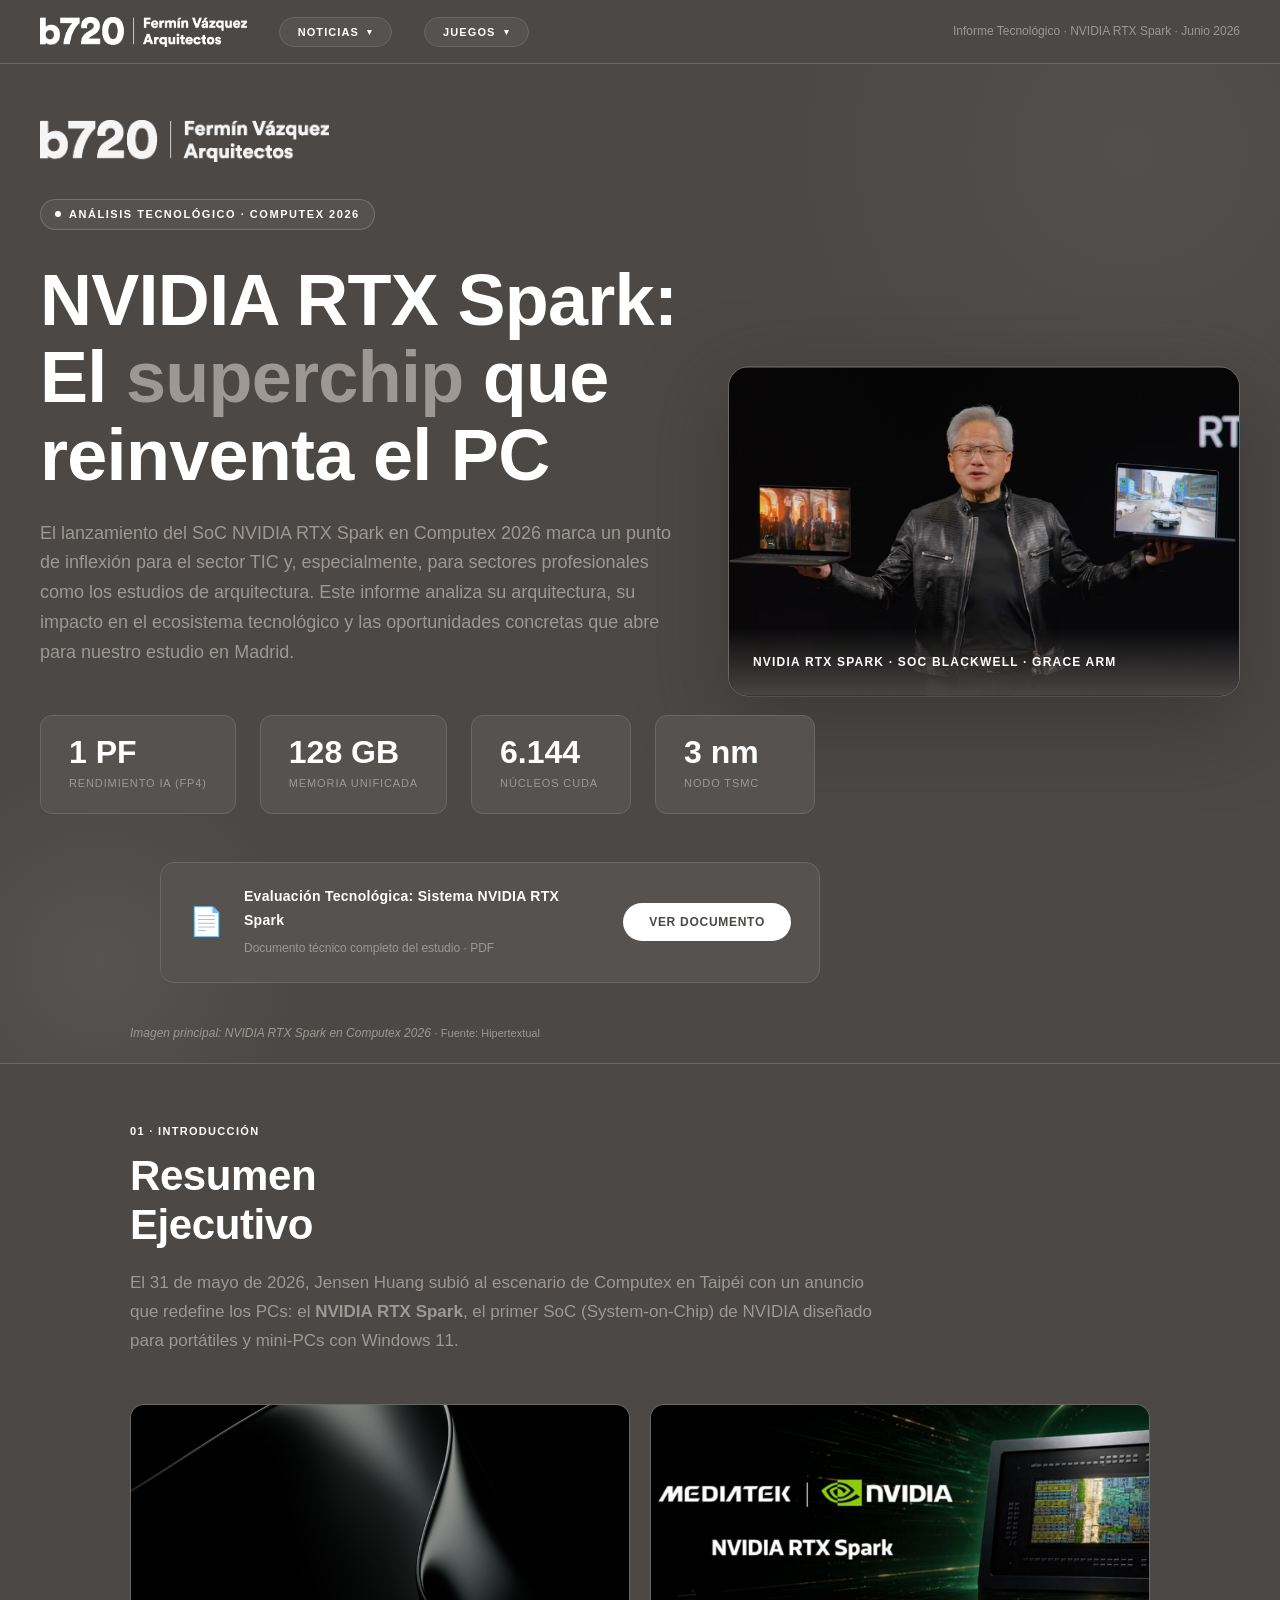
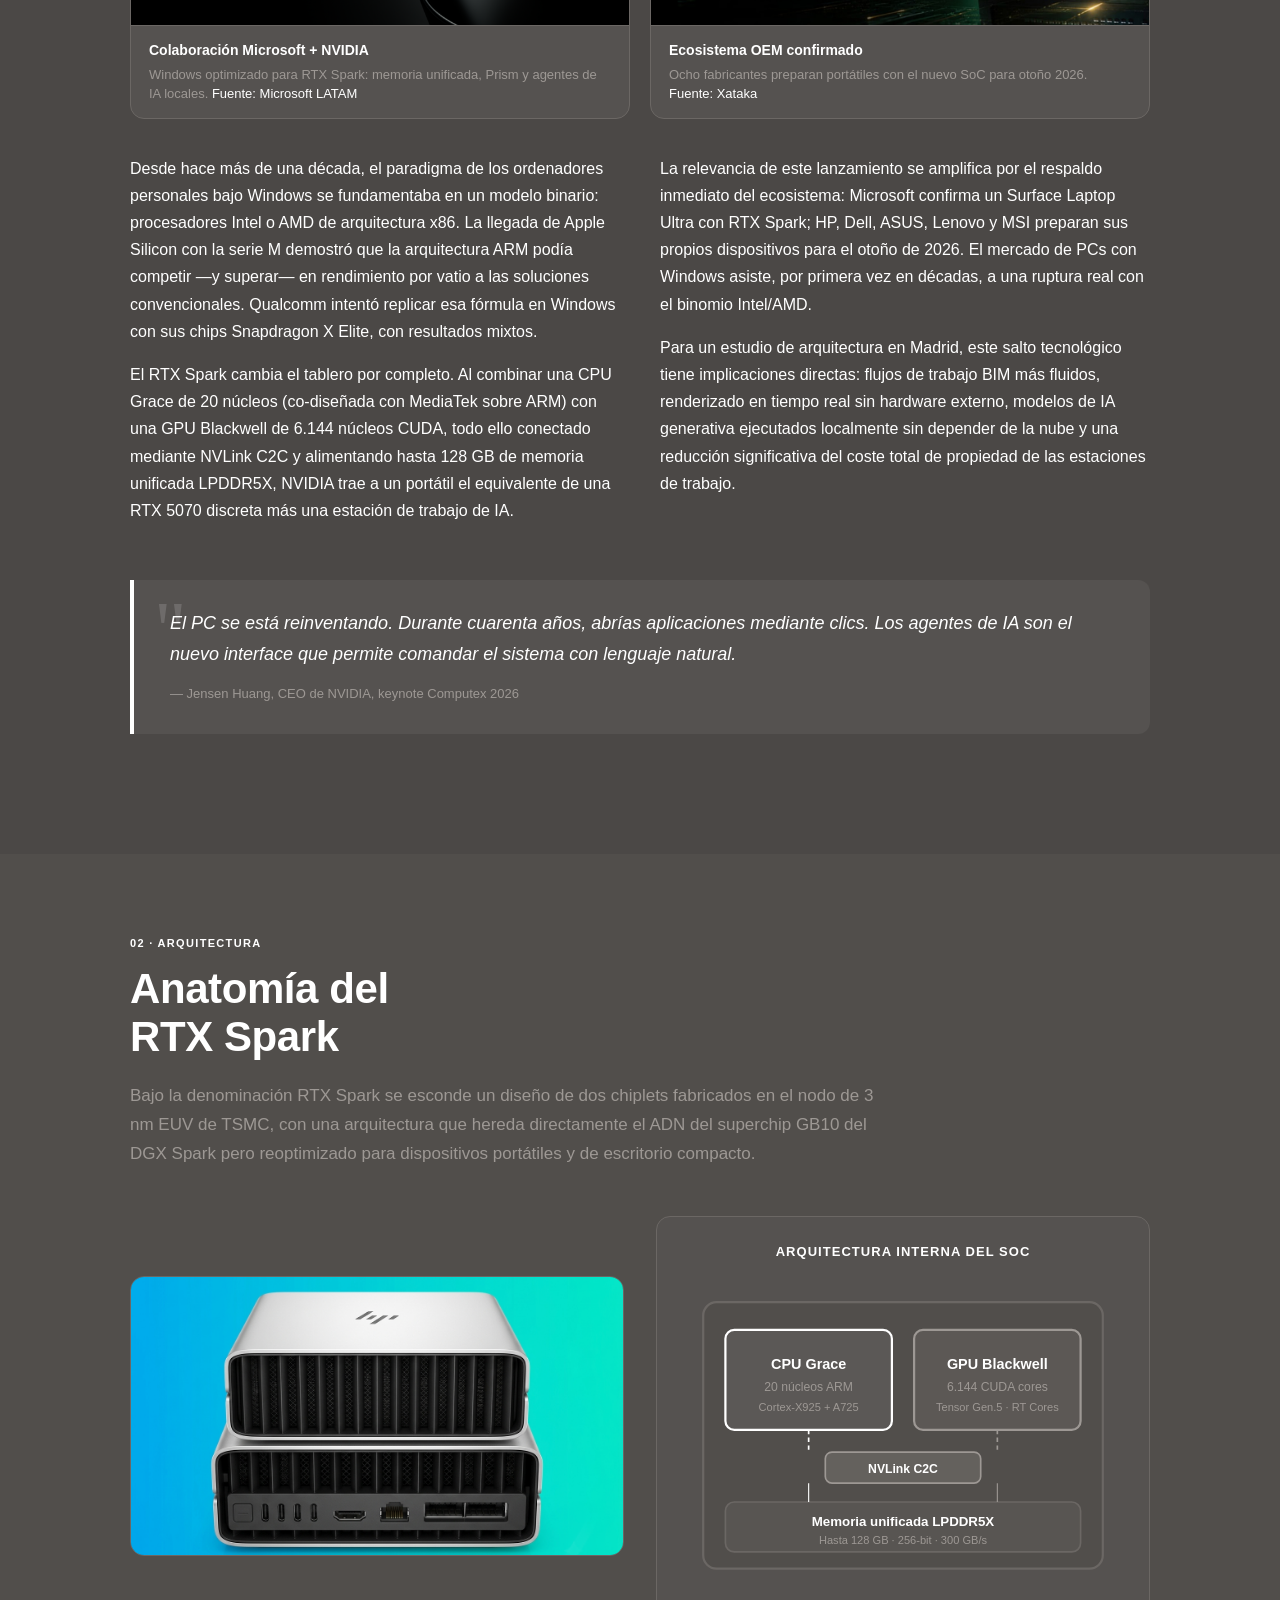
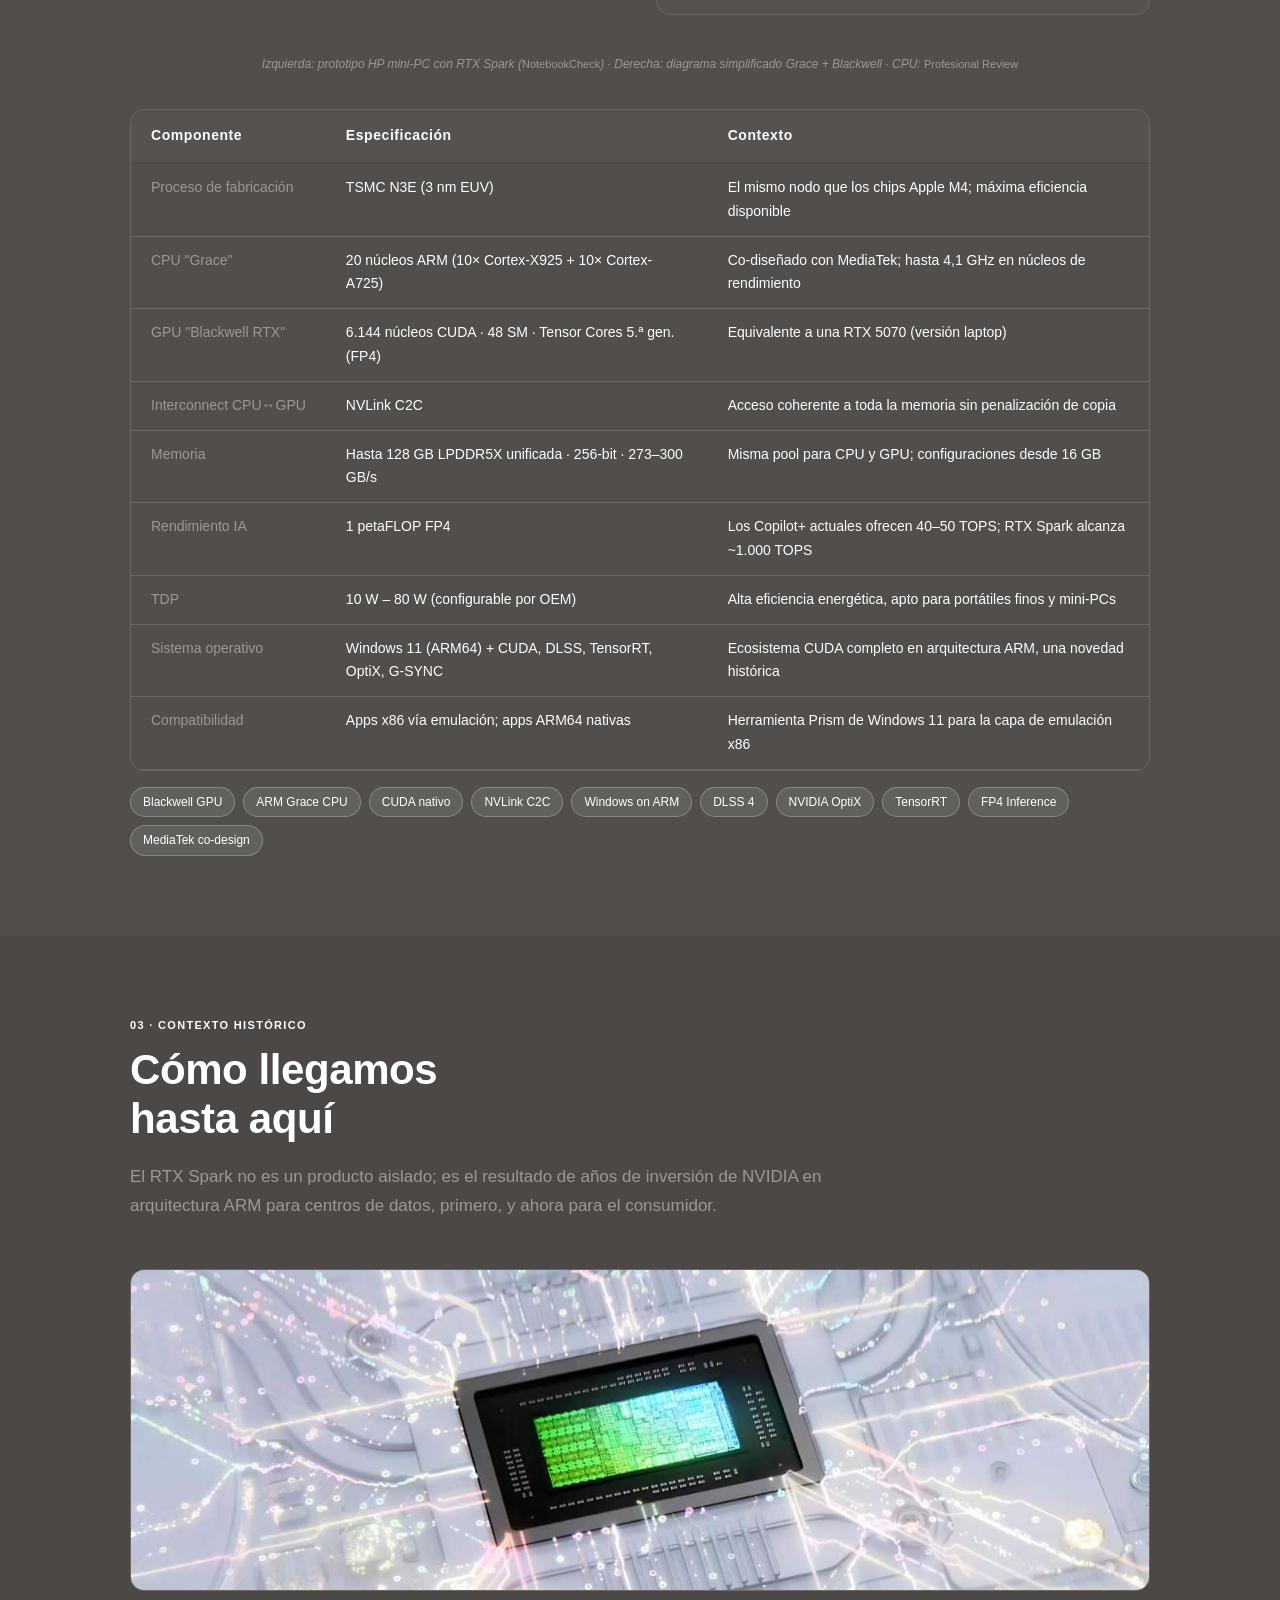
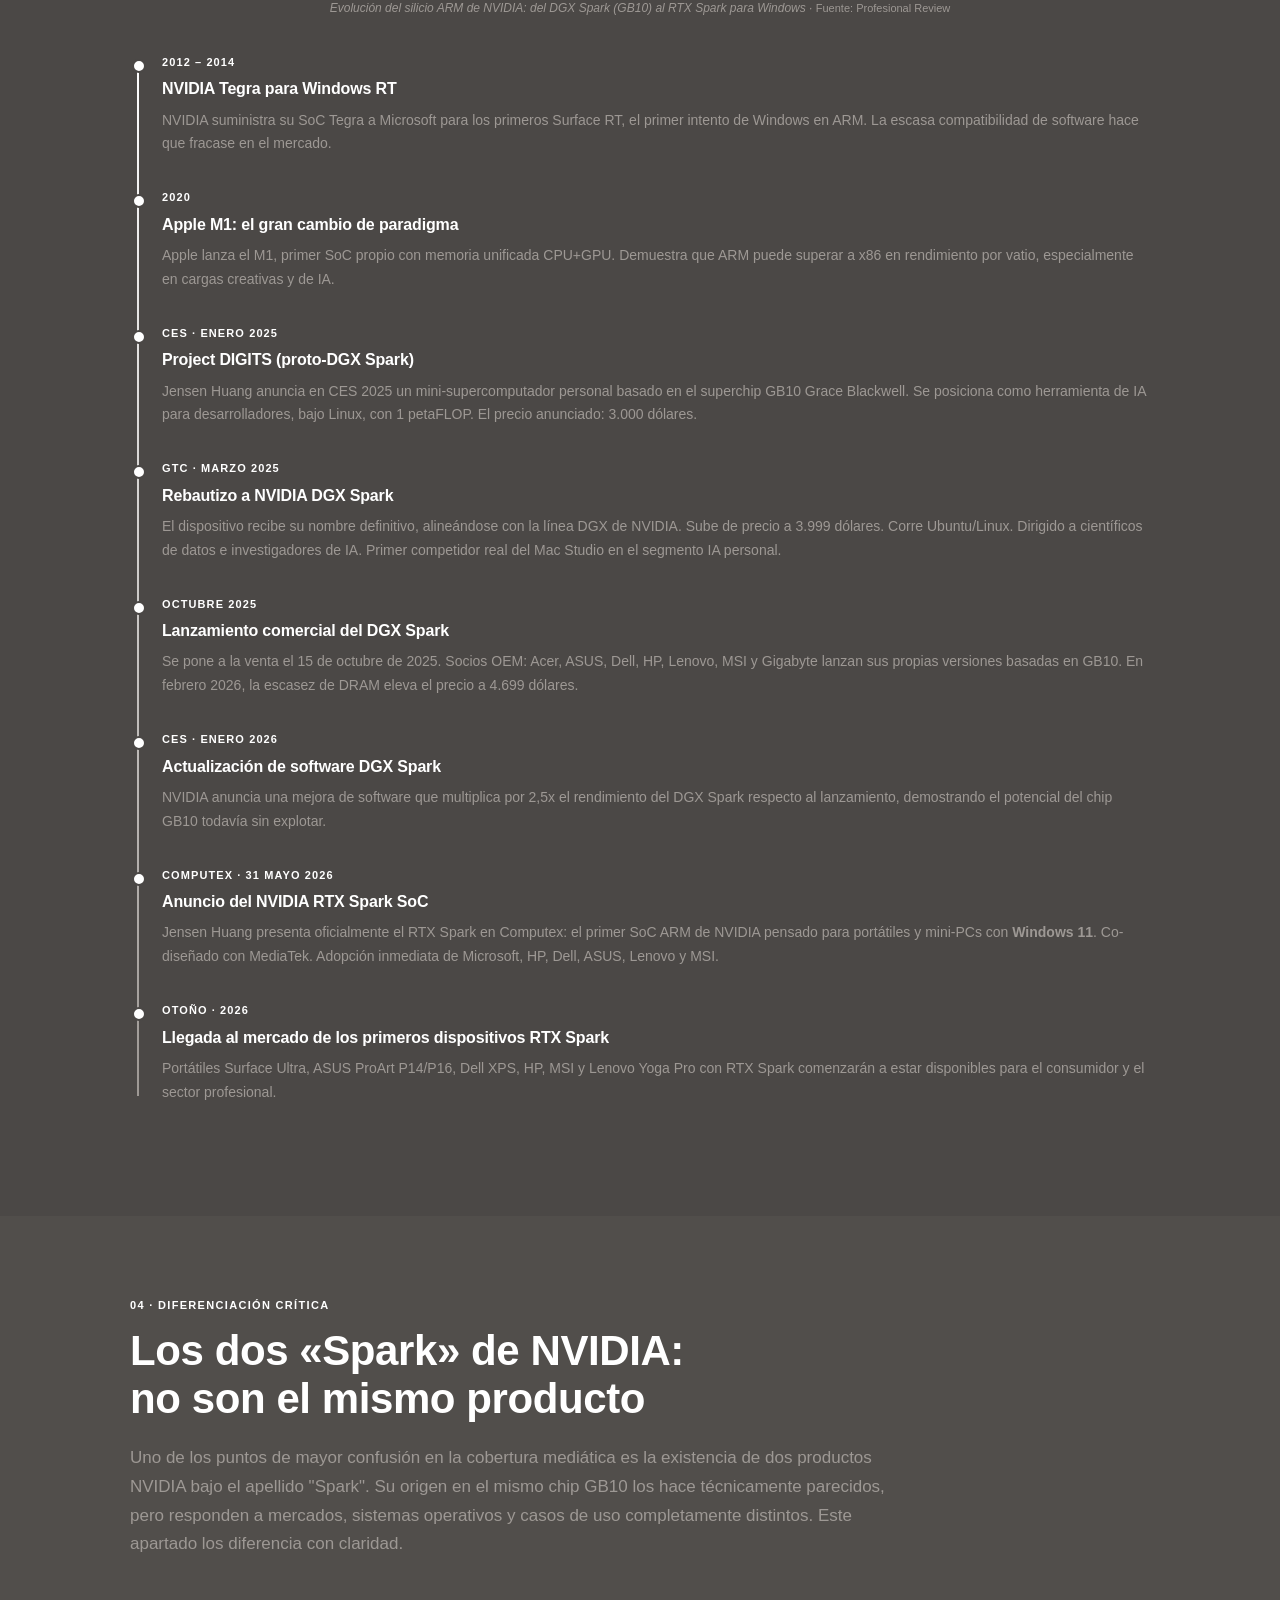
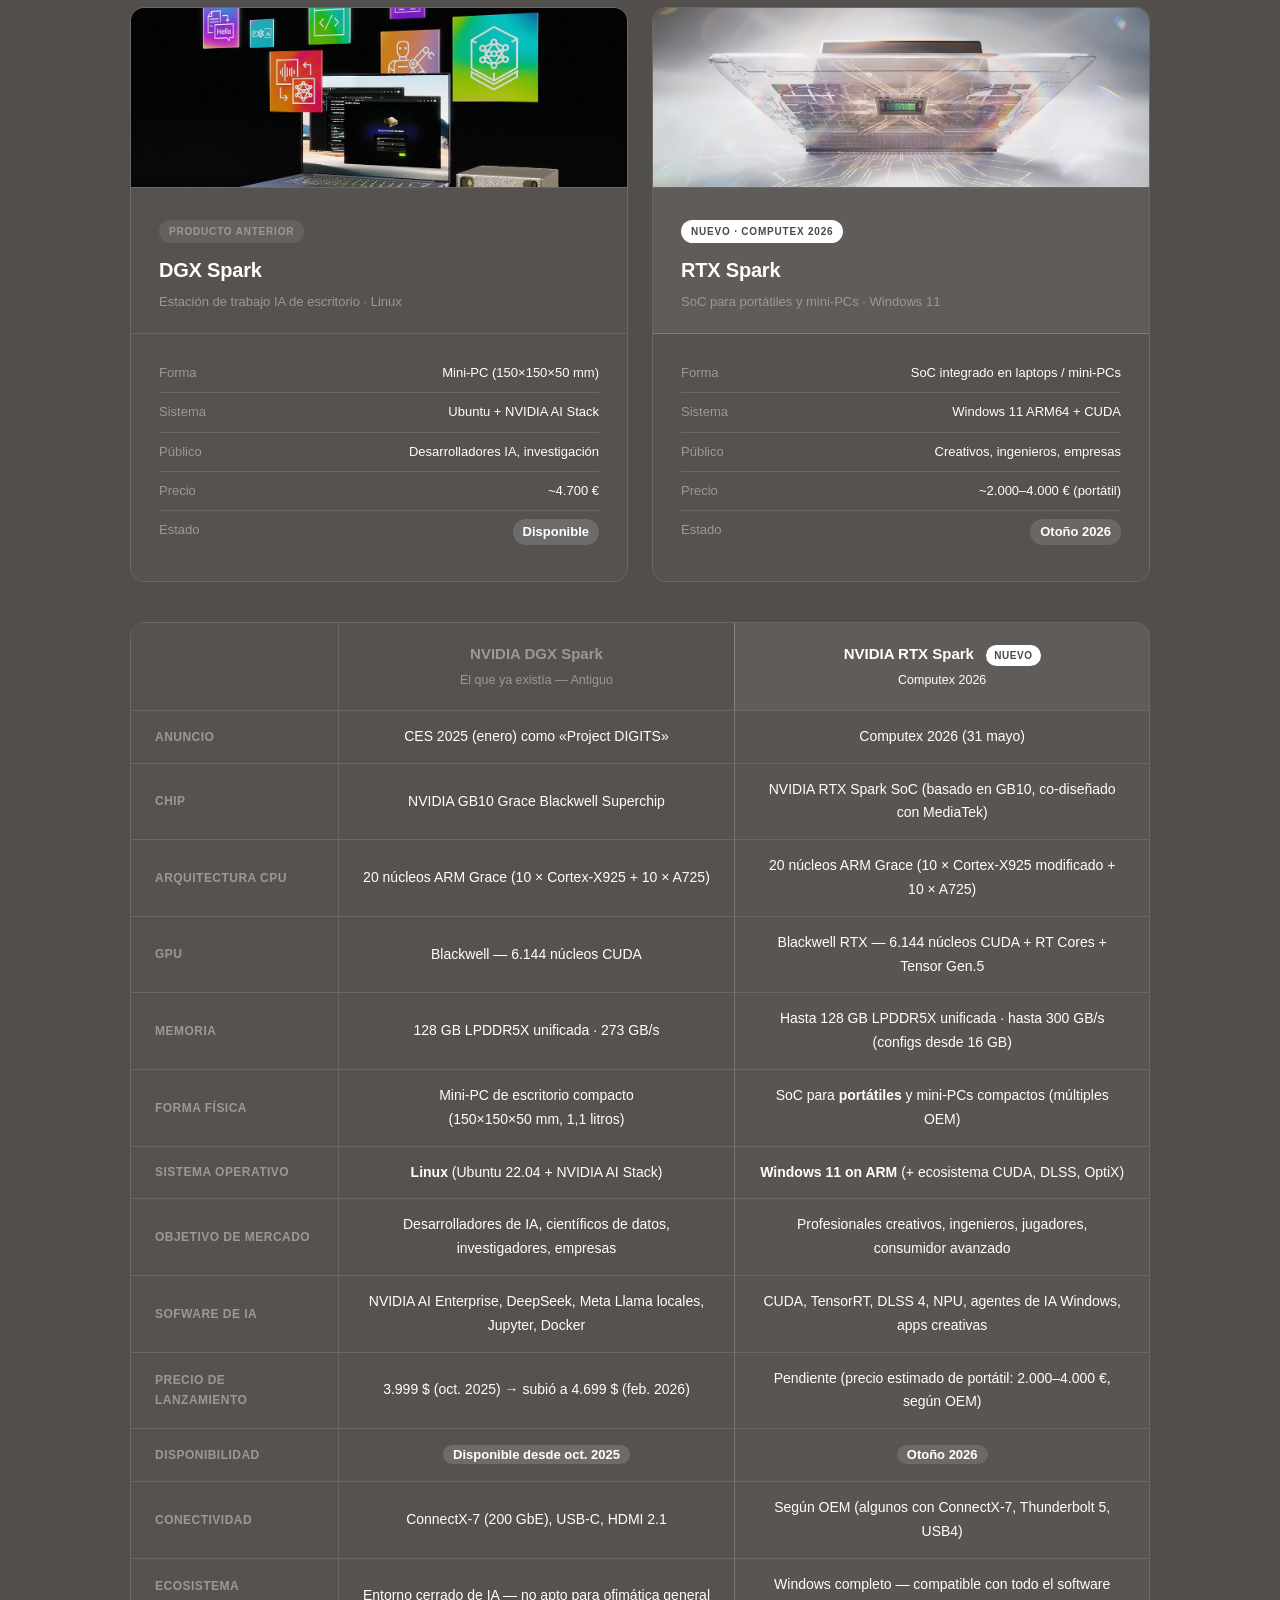
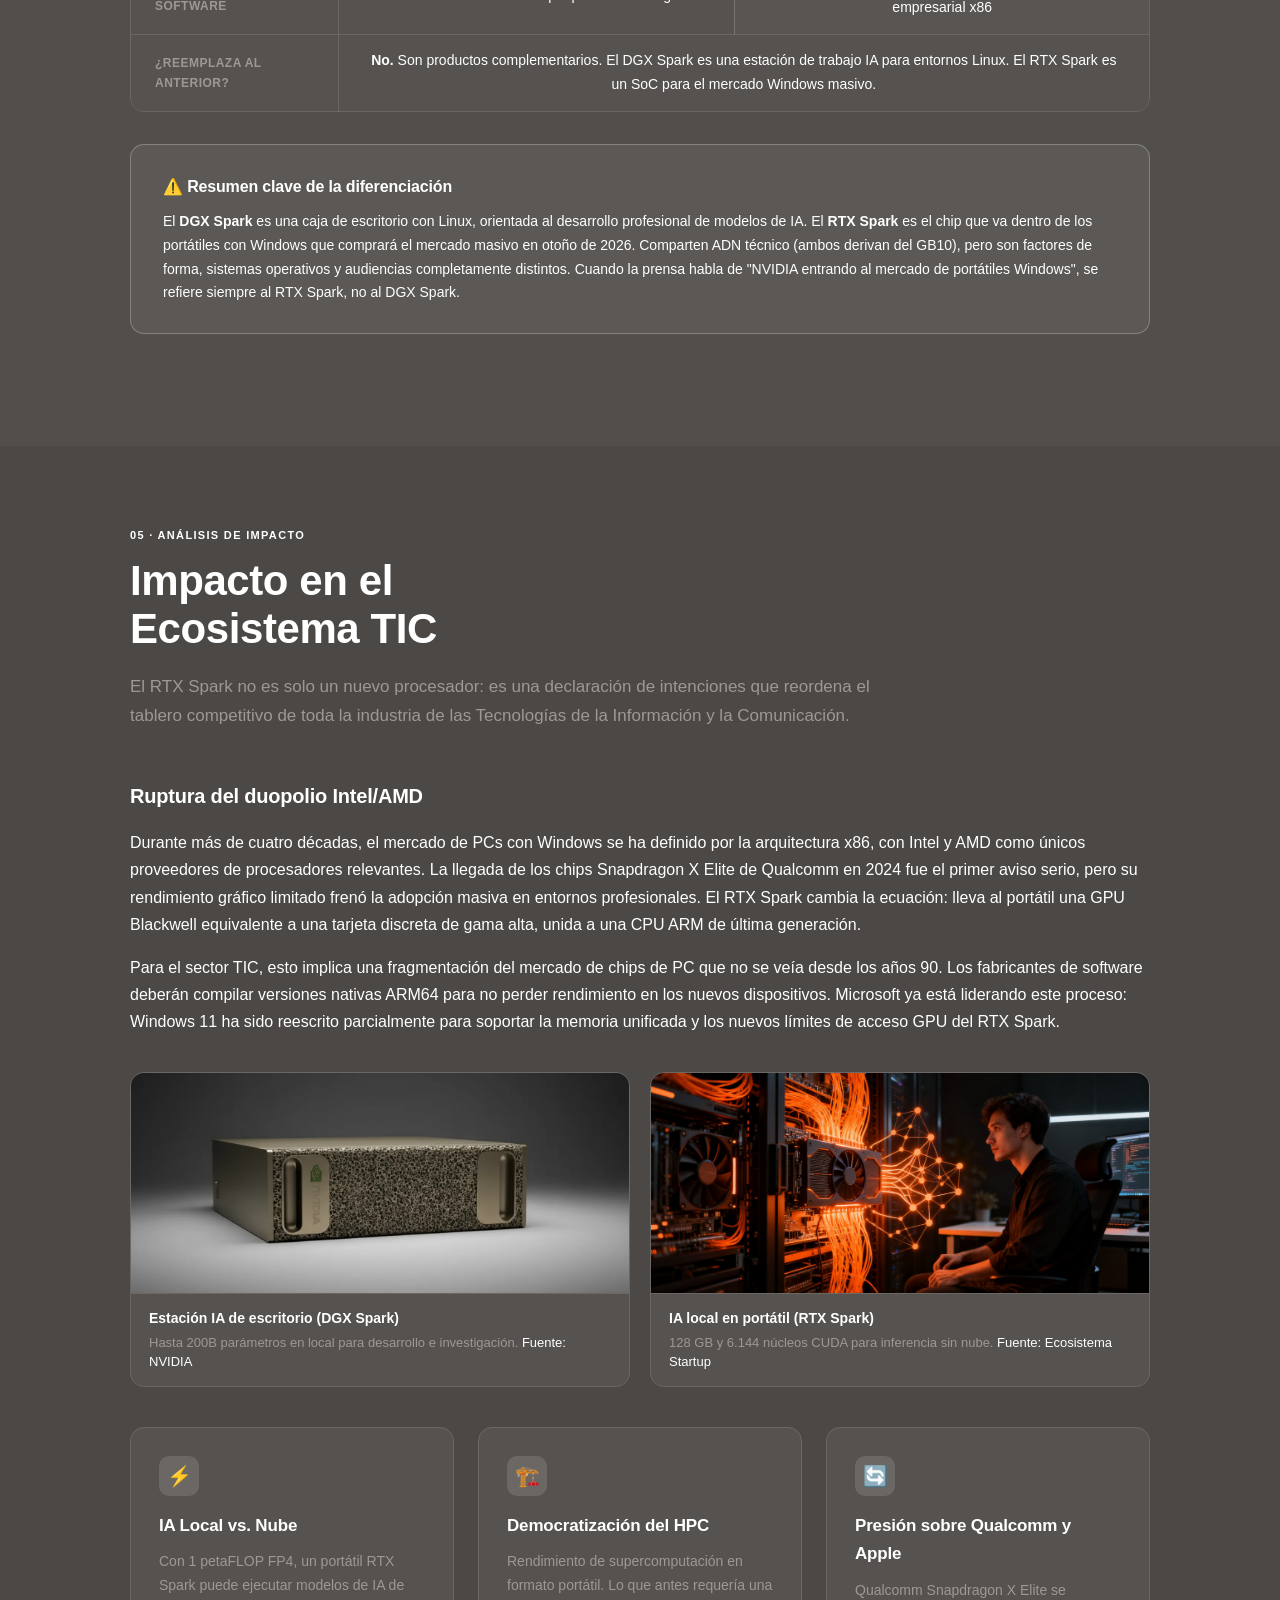
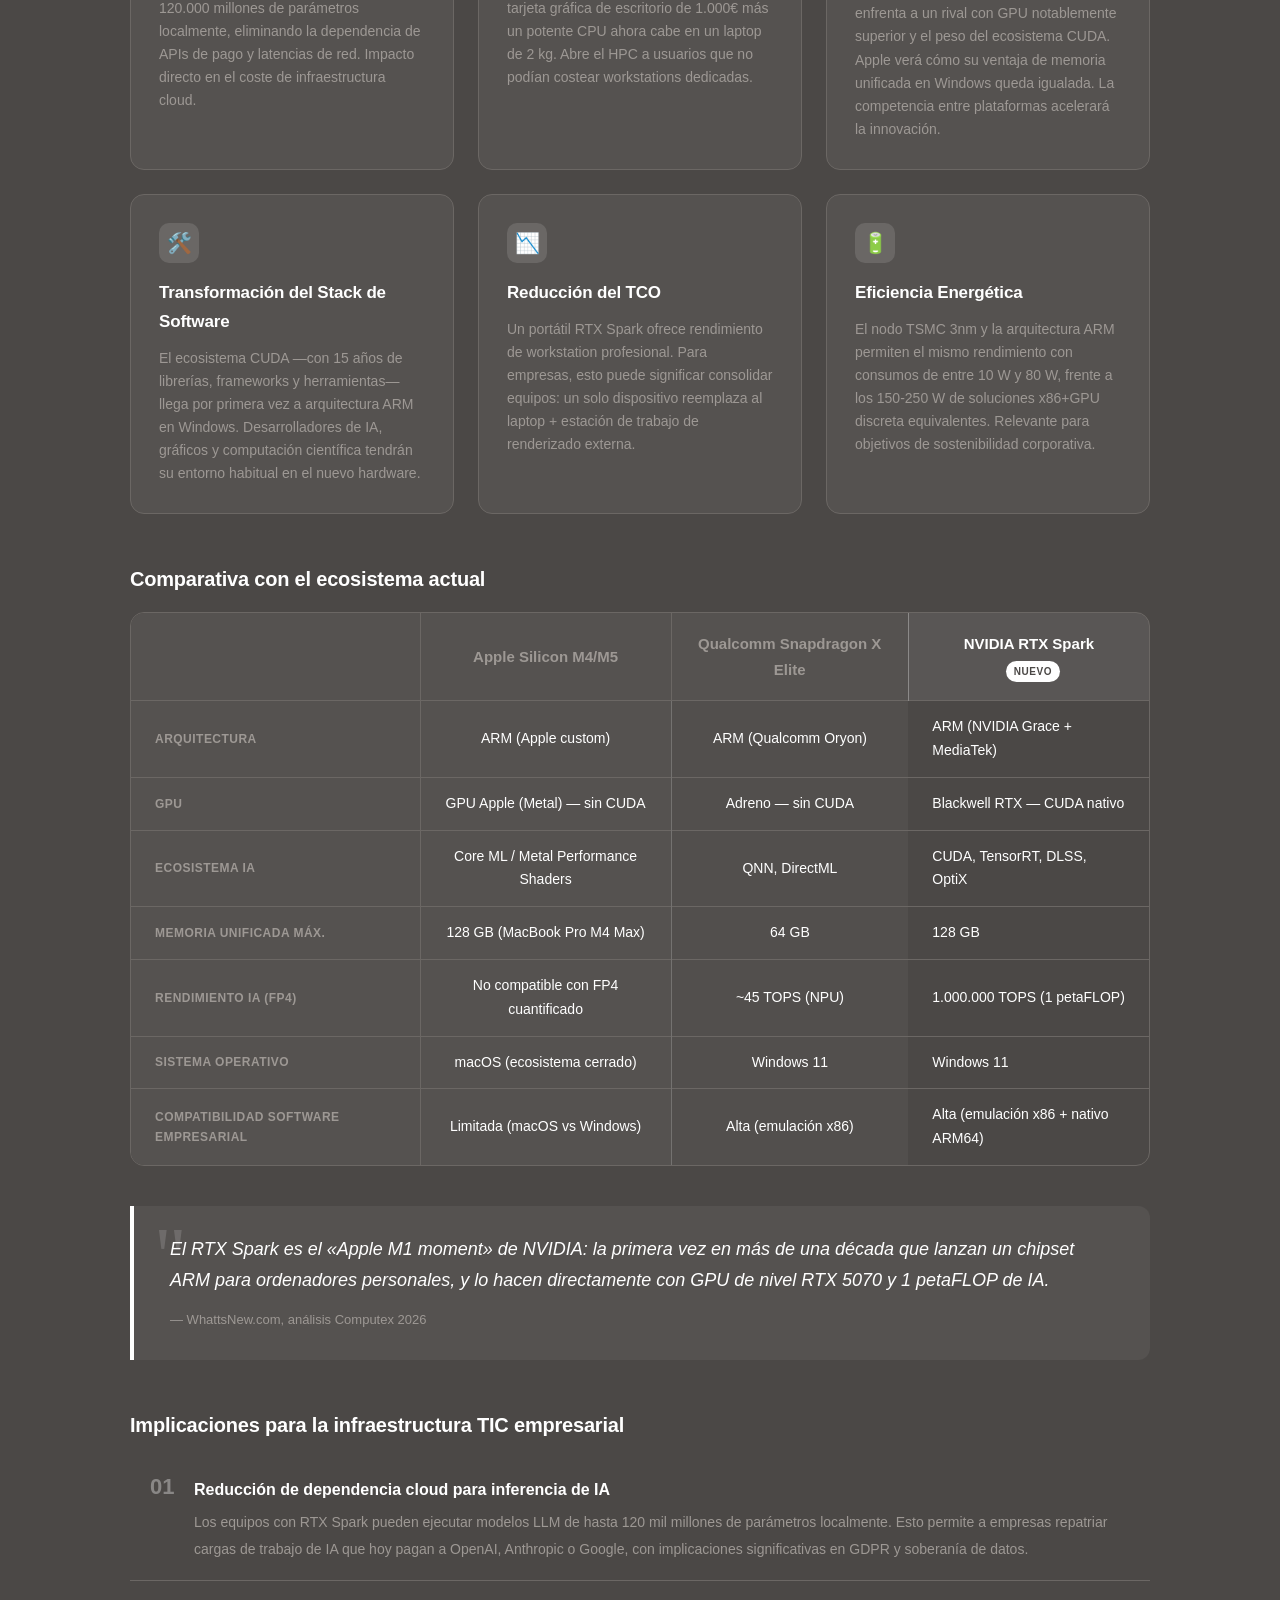
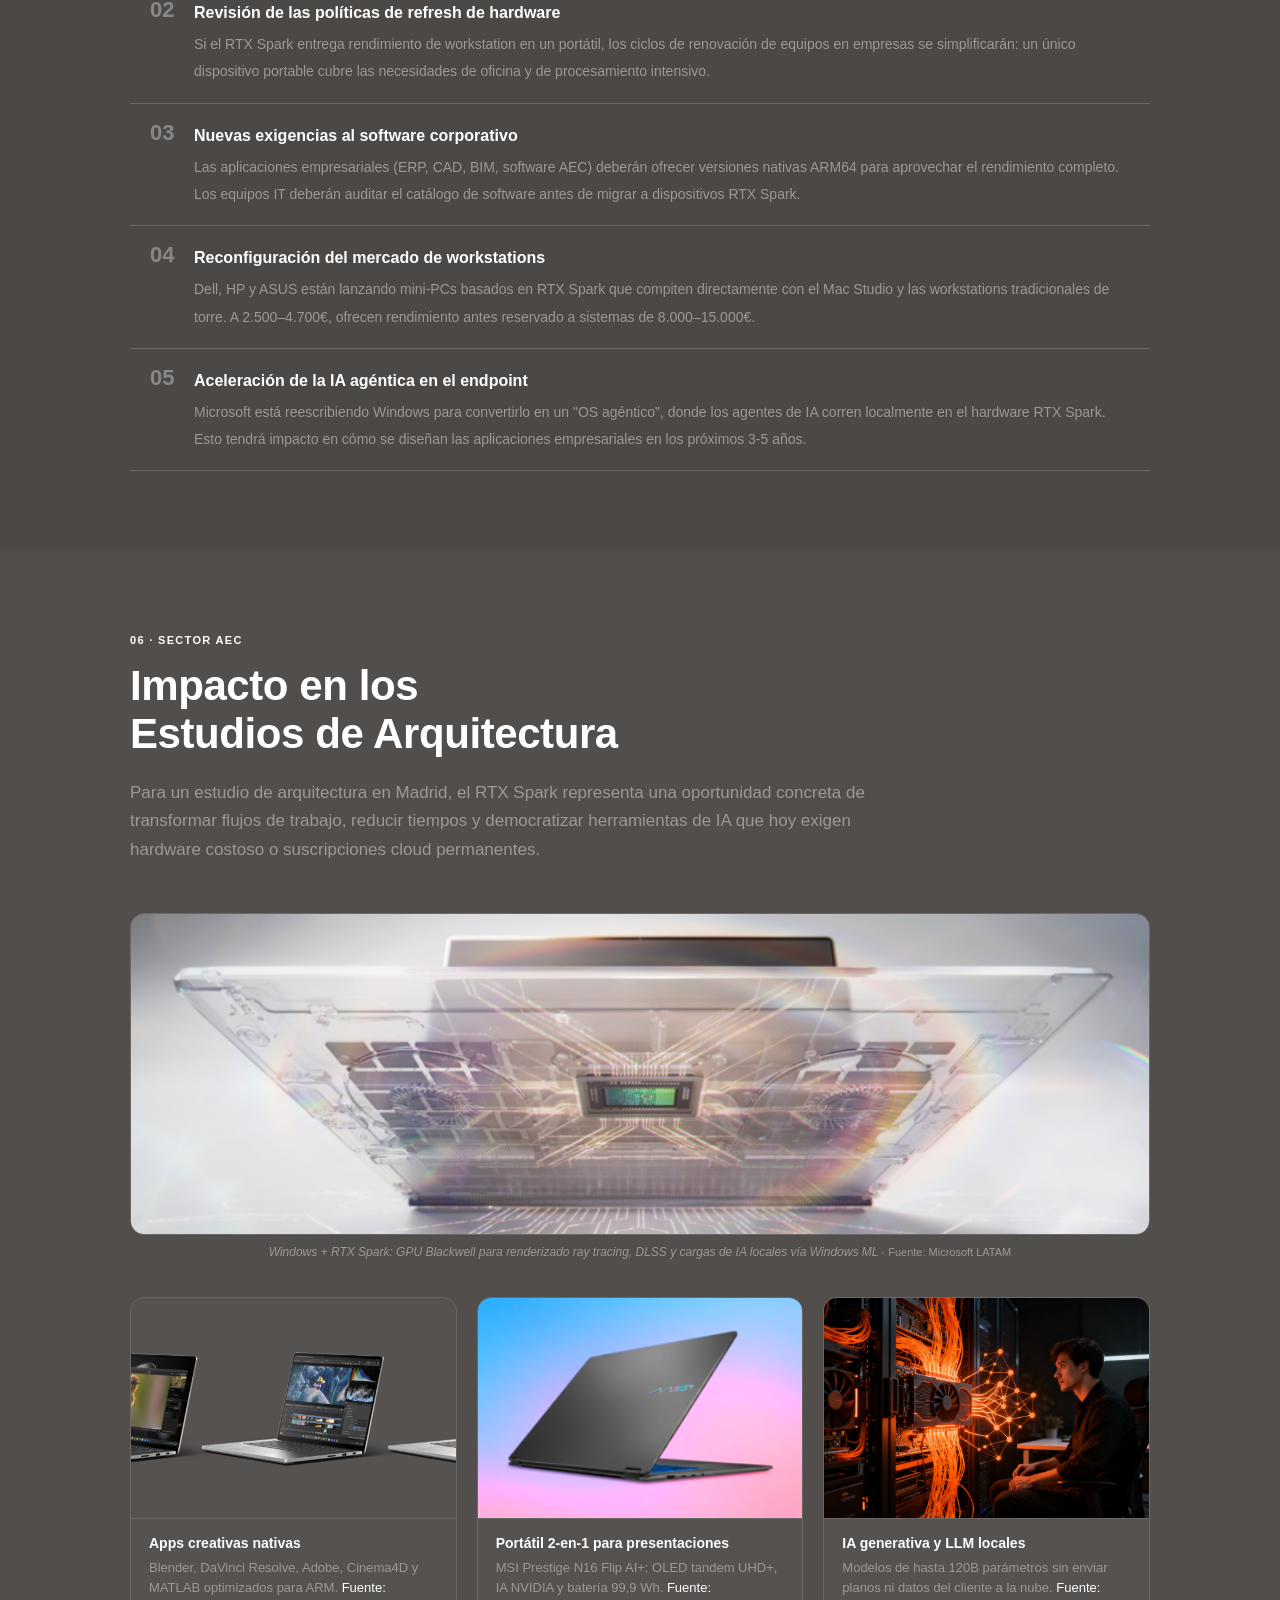
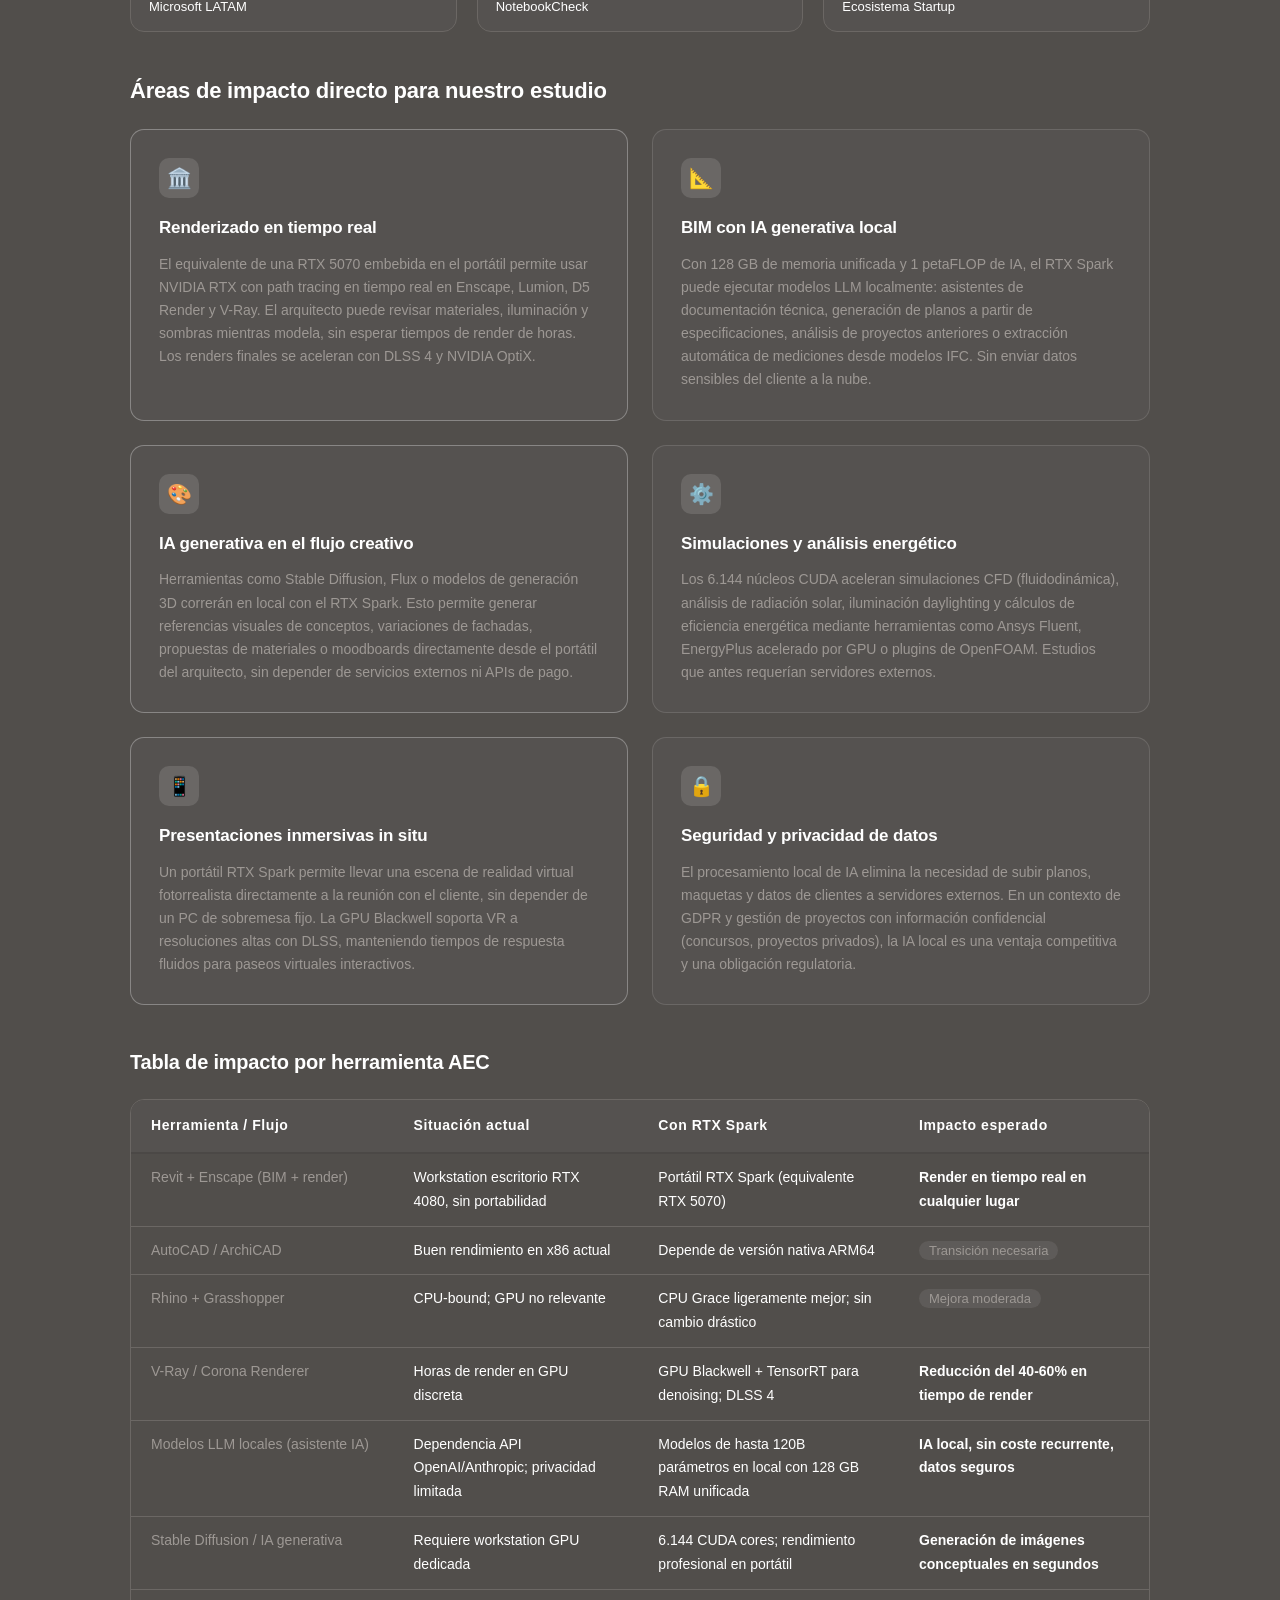
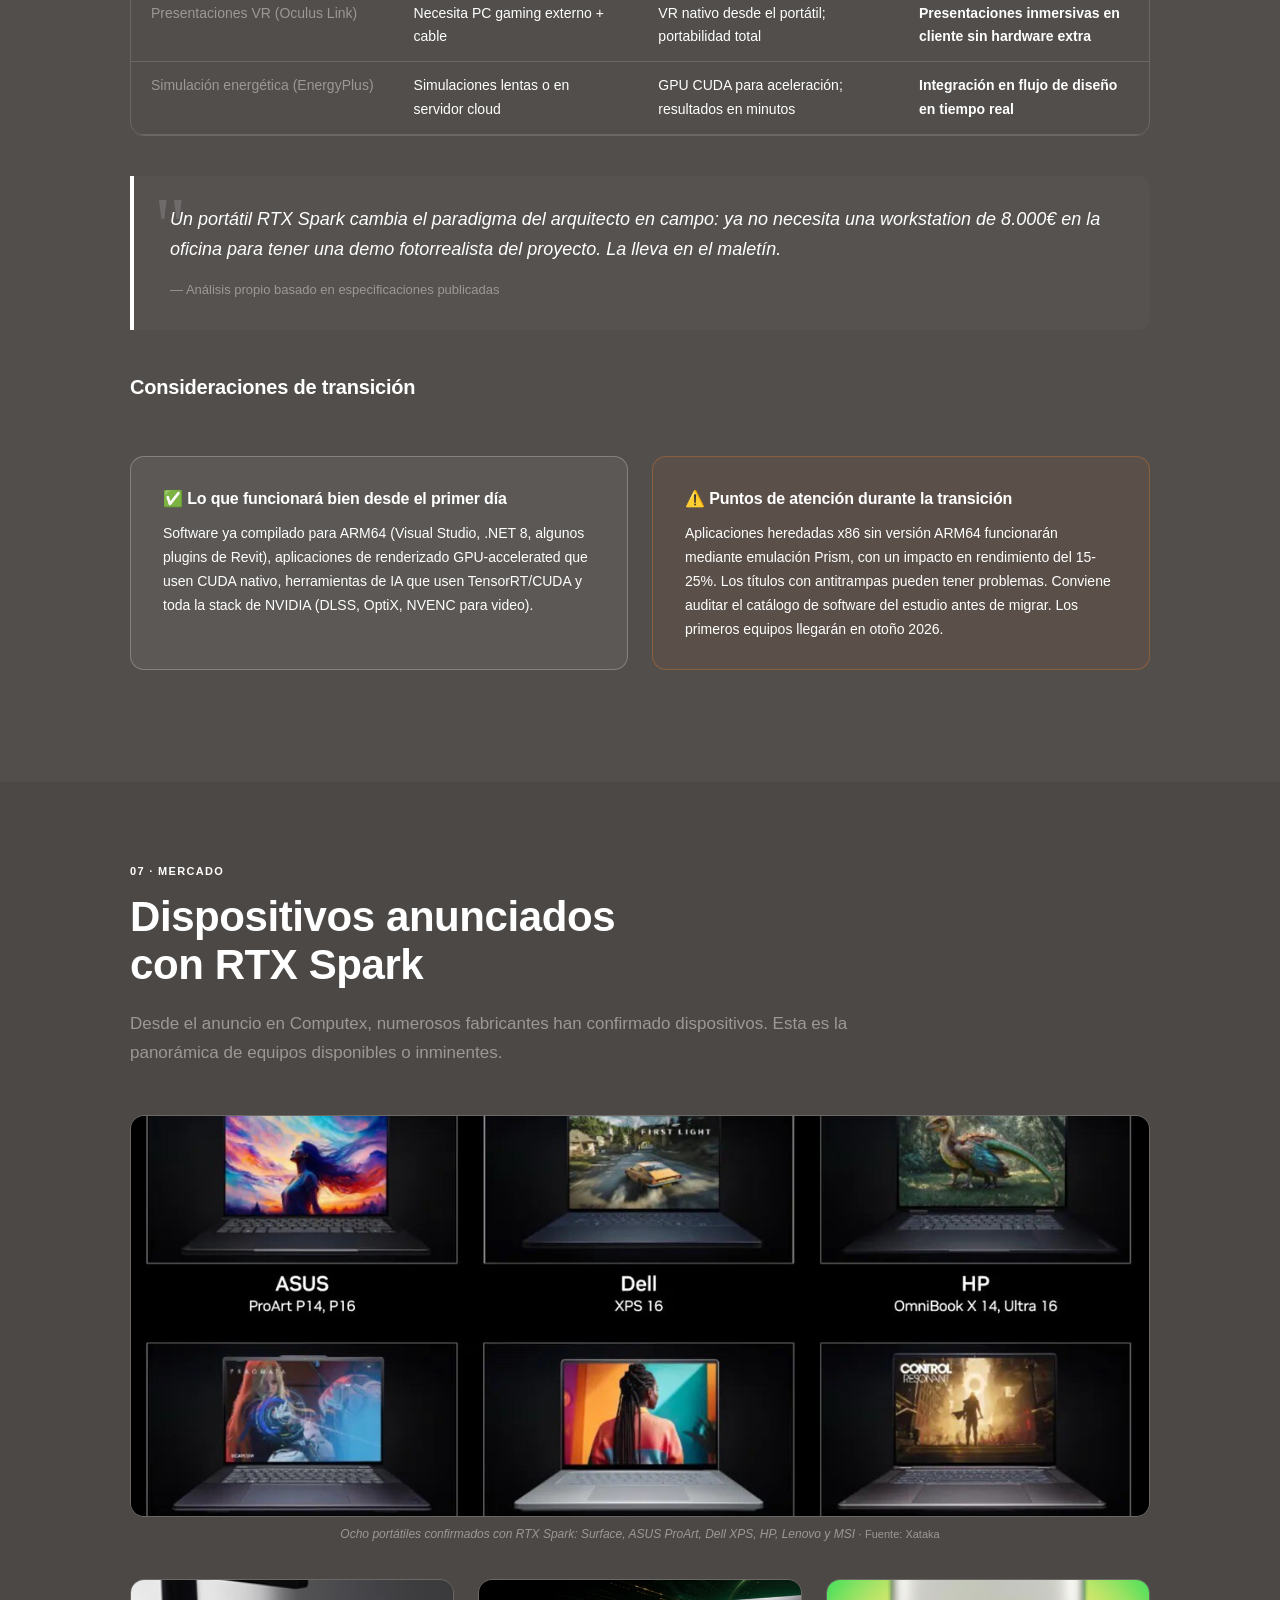
==== NVIDIA_RTX_Spark_Informe_Arquitectura.html @ fdbd802b "Refinar paleta: superficies elevadas y gris Black 0961 para secundarios Tarjetas y paneles pasan a t" ====
<!DOCTYPE html>
<html lang="es">
<head>
  <meta charset="UTF-8" />
  <meta name="viewport" content="width=device-width, initial-scale=1.0" />
  <meta name="robots" content="noindex, nofollow" />
  <title>NVIDIA RTX Spark — Impacto en TIC y Estudios de Arquitectura</title>
  <style>
    :root {
      /* Paleta corporativa b720 — IN-Formación v1.3 (Colores.pdf)
         Pantone Neutral Black #4B4846 · Gris Medio #9D9894 · Gris Claro #F2F1F0
         Blanco #FFFFFF · Naranja #D27533 — el negro puro (#000) está prohibido.
         Texto sobre fondo plano: siempre Blanco (nunca Gris Claro). */
      --accent:   #FFFFFF;
      --brand-d:  #4B4846;
      --brand-l:  #9D9894;
      --green:    #FFFFFF;
      --green-d:  #4B4846;
      --green-l:  #FFFFFF;
      --cyan:     #9D9894;
      --bg:       #4B4846;
      --bg2:      #514E4B; /* Neutral Black elevado (panel) */
      --bg3:      #555250;
      --card:     #555250; /* Neutral Black elevado (tarjeta) */
      --border:   #6B6764;
      --text:     #FFFFFF;
      --muted:    #9D9894; /* Black 0961 — texto secundario */
      --white:    #FFFFFF;
    }

    *, *::before, *::after { box-sizing: border-box; margin: 0; padding: 0; }

    html { scroll-behavior: smooth; }

    body {
      font-family: 'Helvetica Neue', Helvetica, Arial, sans-serif;
      background: var(--bg);
      color: var(--text);
      line-height: 1.7;
      font-size: 16px;
    }

    h1, h2, h3, h4, h5 {
      font-family: 'Helvetica Neue', Helvetica, Arial, sans-serif;
      letter-spacing: -0.01em;
      font-weight: 600;
    }

    a { color: var(--green); text-decoration: none; }
    a:hover { text-decoration: underline; }

    /* ─── TOPBAR ─────────────────────────────── */
    .topbar {
      position: fixed; top: 0; left: 0; right: 0;
      z-index: 100;
      background: rgba(75,72,70,.96);
      backdrop-filter: blur(12px);
      border-bottom: 1px solid var(--border);
      padding: 0 40px;
      height: 64px;
      display: flex;
      align-items: center;
      justify-content: space-between;
    }
    .topbar-brand { display: flex; align-items: center; }
    .topbar-brand img {
      height: 30px;
      width: auto;
      display: block;
    }
    .topbar-meta {
      font-size: 12px;
      color: var(--muted);
    }
    .topbar-left { display: flex; align-items: center; gap: 32px; }
    @media (max-width: 760px) { .topbar-meta { display: none; } }

    /* ─── TOPBAR NAV (selector de noticias) ──── */
    .topbar-nav { position: relative; }
    .nav-toggle {
      font-family: inherit;
      font-size: 11px;
      font-weight: 600;
      letter-spacing: .1em;
      text-transform: uppercase;
      color: var(--text);
      background: rgba(255,255,255,.06);
      border: 1px solid var(--border);
      border-radius: 100px;
      padding: 8px 18px;
      cursor: pointer;
      display: inline-flex;
      align-items: center;
      gap: 8px;
      transition: border-color .2s;
    }
    .nav-toggle:hover { border-color: rgba(255,255,255,.45); }
    .nav-toggle .caret { font-size: 9px; transition: transform .2s; }
    .topbar-nav.open .caret { transform: rotate(180deg); }
    .nav-dropdown {
      position: absolute;
      top: calc(100% + 12px);
      left: 0;
      min-width: 340px;
      background: var(--bg2);
      border: 1px solid var(--border);
      border-radius: 12px;
      padding: 8px;
      display: none;
      box-shadow: 0 16px 48px rgba(45,43,42,.6);
    }
    .topbar-nav.open .nav-dropdown { display: block; }
    .nav-dropdown a {
      display: block;
      padding: 12px 14px;
      border-radius: 8px;
      font-size: 13px;
      line-height: 1.45;
      color: var(--text);
    }
    .nav-dropdown a:hover { background: rgba(255,255,255,.06); text-decoration: none; }
    .nav-dropdown a.active { background: rgba(255,255,255,.04); box-shadow: inset 3px 0 0 var(--white); }
    .nav-dropdown .nd-date {
      display: block;
      font-size: 10px;
      letter-spacing: .08em;
      text-transform: uppercase;
      color: var(--muted);
      margin-bottom: 3px;
    }
    .nav-dropdown .nd-all {
      border-top: 1px solid var(--border);
      margin-top: 6px;
      color: var(--muted);
      font-size: 12px;
    }

    /* ─── HERO ───────────────────────────────── */
    .hero {
      min-height: 100vh;
      padding: 120px 40px 80px;
      display: flex;
      flex-direction: column;
      justify-content: center;
      position: relative;
      overflow: hidden;
      border-bottom: 1px solid var(--border);
    }

    .hero::before {
      content: '';
      position: absolute;
      top: -200px; right: -200px;
      width: 700px; height: 700px;
      background: radial-gradient(circle, rgba(255,255,255,.04) 0%, transparent 70%);
      pointer-events: none;
    }
    .hero::after {
      content: '';
      position: absolute;
      bottom: -100px; left: -100px;
      width: 400px; height: 400px;
      background: radial-gradient(circle, rgba(157,152,148,.14) 0%, transparent 70%);
      pointer-events: none;
    }

    .hero-inner { max-width: 900px; position: relative; z-index: 2; }

    .hero-eyebrow {
      display: inline-flex;
      align-items: center;
      gap: 8px;
      font-size: 11px;
      font-weight: 600;
      letter-spacing: .14em;
      text-transform: uppercase;
      color: var(--accent);
      background: rgba(255,255,255,.06);
      border: 1px solid rgba(255,255,255,.18);
      padding: 5px 14px;
      border-radius: 100px;
      margin-bottom: 32px;
    }
    .hero-eyebrow::before {
      content: '';
      width: 6px; height: 6px;
      border-radius: 50%;
      background: var(--accent);
      animation: pulse 2s infinite;
    }
    @keyframes pulse {
      0%, 100% { opacity: 1; transform: scale(1); }
      50% { opacity: .4; transform: scale(1.4); }
    }

    .hero h1 {
      font-size: clamp(36px, 6vw, 72px);
      font-weight: 700;
      line-height: 1.08;
      color: var(--white);
      margin-bottom: 24px;
    }
    .hero h1 span { color: var(--brand-l); }

    .hero-sub {
      font-size: clamp(15px, 2vw, 18px);
      color: var(--muted);
      max-width: 640px;
      line-height: 1.65;
      margin-bottom: 48px;
    }

    .hero-stats {
      display: flex;
      flex-wrap: wrap;
      gap: 24px;
    }
    .stat {
      background: var(--card);
      border: 1px solid var(--border);
      border-radius: 12px;
      padding: 20px 28px;
      min-width: 160px;
    }
    .stat-value {
      font-family: 'Helvetica Neue', Helvetica, Arial, sans-serif;
      font-size: 32px;
      font-weight: 700;
      color: var(--green);
      line-height: 1;
    }
    .stat-label {
      font-size: 11px;
      letter-spacing: .08em;
      text-transform: uppercase;
      color: var(--muted);
      margin-top: 6px;
    }

    /* ─── DOCUMENTO PDF (hero) ───────────────── */
    .hero-doc {
      margin: 48px auto 0;
      max-width: 660px;
      display: flex;
      align-items: center;
      justify-content: center;
      gap: 20px;
      background: var(--card);
      border: 1px solid var(--border);
      border-radius: 14px;
      padding: 22px 28px;
      flex-wrap: wrap;
    }
    .hero-doc-icon { font-size: 28px; line-height: 1; }
    .hero-doc-text { flex: 1; min-width: 240px; }
    .hero-doc-text strong {
      display: block;
      font-size: 14px;
      font-weight: 600;
      color: var(--white);
      letter-spacing: .02em;
    }
    .hero-doc-text span { font-size: 12px; color: var(--muted); }
    .pdf-btn {
      font-family: inherit;
      font-size: 12px;
      font-weight: 600;
      letter-spacing: .06em;
      text-transform: uppercase;
      color: var(--brand-d);
      background: var(--white);
      border: none;
      border-radius: 100px;
      padding: 12px 26px;
      cursor: pointer;
      white-space: nowrap;
      transition: opacity .2s, transform .2s;
    }
    .pdf-btn:hover { opacity: .85; transform: translateY(-1px); }

    /* ─── MODAL VISOR PDF ────────────────────── */
    .pdf-modal {
      position: fixed;
      inset: 0;
      z-index: 300;
      display: none;
      align-items: center;
      justify-content: center;
      padding: 3vh 3vw;
      background: rgba(75,72,70,.88);
      backdrop-filter: blur(8px);
    }
    .pdf-modal.open { display: flex; }
    .pdf-modal-box {
      width: 100%;
      max-width: 1040px;
      height: 100%;
      max-height: 94vh;
      background: var(--bg2);
      border: 1px solid var(--border);
      border-radius: 16px;
      display: flex;
      flex-direction: column;
      overflow: hidden;
      box-shadow: 0 32px 120px rgba(45,43,42,.7);
    }
    .pdf-modal-head {
      display: flex;
      align-items: center;
      justify-content: space-between;
      gap: 16px;
      padding: 14px 20px;
      border-bottom: 1px solid var(--border);
      flex-wrap: wrap;
    }
    .pdf-modal-head strong {
      font-size: 12px;
      font-weight: 600;
      letter-spacing: .08em;
      text-transform: uppercase;
      color: var(--white);
    }
    .pdf-modal-actions { display: flex; align-items: center; gap: 10px; }
    .pdf-download {
      font-size: 11px;
      font-weight: 600;
      letter-spacing: .06em;
      text-transform: uppercase;
      color: var(--text);
      border: 1px solid var(--border);
      border-radius: 100px;
      padding: 7px 16px;
      transition: border-color .2s;
    }
    .pdf-download:hover { border-color: rgba(255,255,255,.45); text-decoration: none; }
    .pdf-close {
      font-family: inherit;
      background: none;
      border: 1px solid var(--border);
      color: var(--text);
      width: 32px;
      height: 32px;
      border-radius: 50%;
      cursor: pointer;
      font-size: 13px;
      line-height: 1;
      transition: border-color .2s;
    }
    .pdf-close:hover { border-color: rgba(255,255,255,.45); }
    .pdf-modal iframe {
      flex: 1;
      width: 100%;
      border: none;
      background: var(--bg3);
    }

    .hero-img-wrap {
      position: absolute;
      right: 40px; top: 50%;
      transform: translateY(-50%);
      width: 40%;
      max-width: 520px;
      border-radius: 20px;
      overflow: hidden;
      border: 1px solid var(--border);
      box-shadow: 0 24px 80px rgba(45,43,42,.55);
    }
    .hero-img-wrap img {
      width: 100%;
      height: 340px;
      object-fit: cover;
      display: block;
    }
    .hero-img-overlay {
      background: linear-gradient(to top, rgba(75,72,70,.95) 0%, rgba(75,72,70,.4) 60%, transparent 100%);
      padding: 20px 24px;
      margin-top: -80px;
      position: relative;
      z-index: 1;
    }
    .hero-img-overlay span {
      font-family: 'Helvetica Neue', Helvetica, Arial, sans-serif;
      font-size: 12px;
      font-weight: 600;
      letter-spacing: .1em;
      text-transform: uppercase;
      color: var(--accent);
    }
    @media (max-width: 900px) { .hero-img-wrap { display: none; } }

    /* ─── SECTION WRAPPER ─────────────────────── */
    section { padding: 80px 40px; max-width: 1100px; margin: 0 auto; }
    section + section { border-top: 1px solid var(--border); }

    .section-alt {
      background: var(--bg2);
      max-width: 100%;
      padding: 80px 0;
    }
    .section-alt > .inner { max-width: 1100px; margin: 0 auto; padding: 0 40px; }

    .eyebrow {
      font-size: 11px;
      font-weight: 600;
      letter-spacing: .12em;
      text-transform: uppercase;
      color: var(--green);
      margin-bottom: 12px;
    }

    h2.section-title {
      font-size: clamp(26px, 4vw, 42px);
      font-weight: 700;
      color: var(--white);
      line-height: 1.15;
      margin-bottom: 20px;
    }
    h2.section-title span { color: var(--green); }

    .lead {
      font-size: 17px;
      color: var(--muted);
      max-width: 760px;
      line-height: 1.7;
      margin-bottom: 48px;
    }

    p { margin-bottom: 16px; }

    /* ─── GRID CARDS ─────────────────────────── */
    .grid-2 { display: grid; grid-template-columns: 1fr 1fr; gap: 24px; }
    .grid-3 { display: grid; grid-template-columns: repeat(3, 1fr); gap: 24px; }
    .grid-4 { display: grid; grid-template-columns: repeat(4, 1fr); gap: 20px; }
    @media (max-width: 900px) {
      .grid-2, .grid-3, .grid-4 { grid-template-columns: 1fr; }
    }
    @media (min-width: 600px) and (max-width: 900px) {
      .grid-3, .grid-4 { grid-template-columns: 1fr 1fr; }
    }

    .card {
      background: var(--card);
      border: 1px solid var(--border);
      border-radius: 14px;
      padding: 28px;
      transition: border-color .2s, transform .2s;
      overflow: hidden;
    }
    .card-thumb {
      width: calc(100% + 56px);
      margin: -28px -28px 20px;
      height: 140px;
      object-fit: cover;
      display: block;
      border-bottom: 1px solid var(--border);
    }
    .card:hover {
      border-color: rgba(255,255,255,.4);
      transform: translateY(-2px);
    }
    .card-icon {
      width: 40px; height: 40px;
      border-radius: 10px;
      background: rgba(255,255,255,.12);
      display: flex; align-items: center; justify-content: center;
      margin-bottom: 16px;
      font-size: 20px;
    }
    .card h3 {
      font-size: 17px;
      font-weight: 600;
      color: var(--white);
      margin-bottom: 10px;
    }
    .card p {
      font-size: 14px;
      color: var(--muted);
      line-height: 1.65;
      margin-bottom: 0;
    }

    /* ─── TABLA DESLIZABLE (scroll horizontal) ─ */
    .table-scroll {
      overflow-x: auto;
      -webkit-overflow-scrolling: touch;
      border: 1px solid var(--border);
      border-radius: 14px;
    }
    .table-scroll .spec-table { min-width: 700px; }

    /* ─── SPEC TABLE ─────────────────────────── */
    .spec-table {
      width: 100%;
      border-collapse: collapse;
      font-size: 14px;
    }
    .spec-table th {
      background: var(--card);
      color: var(--green);
      font-family: 'Helvetica Neue', Helvetica, Arial, sans-serif;
      font-weight: 600;
      letter-spacing: .04em;
      text-align: left;
      padding: 14px 20px;
      border-bottom: 2px solid var(--green-d);
    }
    .spec-table td {
      padding: 12px 20px;
      border-bottom: 1px solid var(--border);
      color: var(--text);
      vertical-align: top;
    }
    .spec-table tr:hover td { background: rgba(255,255,255,.02); }
    .spec-table td:first-child { color: var(--muted); font-weight: 500; white-space: nowrap; }

    /* ─── COMPARISON TABLE ───────────────────── */
    .compare-wrap {
      overflow-x: auto;
      border-radius: 14px;
      border: 1px solid var(--border);
    }
    .compare-table {
      width: 100%;
      border-collapse: collapse;
      font-size: 14px;
    }
    .compare-table thead tr th {
      padding: 18px 24px;
      text-align: center;
      font-family: 'Helvetica Neue', Helvetica, Arial, sans-serif;
      font-weight: 700;
      font-size: 15px;
    }
    .compare-table thead tr th:first-child { text-align: left; background: var(--bg3); }
    .compare-table thead tr th.col-old {
      background: var(--bg3);
      color: var(--muted);
      border-left: 1px solid var(--border);
    }
    .compare-table thead tr th.col-new {
      background: rgba(255,255,255,.08);
      color: var(--green);
      border-left: 1px solid rgba(255,255,255,.3);
    }
    .compare-table thead tr th.col-new .badge {
      display: inline-block;
      background: var(--green);
      color: var(--brand-d);
      font-size: 10px;
      font-weight: 700;
      letter-spacing: .06em;
      text-transform: uppercase;
      padding: 2px 8px;
      border-radius: 100px;
      margin-left: 8px;
    }
    .compare-table tbody tr td {
      padding: 14px 24px;
      border-top: 1px solid var(--border);
      color: var(--text);
    }
    .compare-table tbody tr td:first-child {
      background: var(--bg3);
      color: var(--muted);
      font-weight: 600;
      font-size: 12px;
      letter-spacing: .04em;
      text-transform: uppercase;
    }
    .compare-table tbody tr td:nth-child(2) {
      background: var(--bg3);
      border-left: 1px solid var(--border);
      text-align: center;
    }
    .compare-table tbody tr td:nth-child(3) {
      background: rgba(255,255,255,.04);
      border-left: 1px solid rgba(255,255,255,.2);
      text-align: center;
    }
    .compare-table tbody tr:hover td { filter: brightness(1.08); }
    .check { color: var(--green); font-weight: 700; }
    .cross { color: #D27533; }

    /* ─── ENLACE COMPRA / RESERVA ────────────── */
    .buy-link {
      display: inline-flex;
      align-items: center;
      gap: 6px;
      margin-top: 18px;
      font-size: 12px;
      font-weight: 600;
      letter-spacing: .05em;
      text-transform: uppercase;
      color: var(--white);
      border: 1px solid rgba(255,255,255,.35);
      border-radius: 100px;
      padding: 8px 18px;
      transition: background .2s, border-color .2s;
    }
    .buy-link:hover {
      background: rgba(255,255,255,.12);
      border-color: var(--white);
      text-decoration: none;
    }

    /* ─── CHIPS / TAGS ───────────────────────── */
    .tags { display: flex; flex-wrap: wrap; gap: 8px; margin-top: 16px; }
    .tag {
      font-size: 12px;
      font-weight: 500;
      padding: 4px 12px;
      border-radius: 100px;
      background: rgba(255,255,255,.1);
      border: 1px solid rgba(255,255,255,.25);
      color: var(--green-l);
    }

    /* ─── QUOTE BLOCK ────────────────────────── */
    .blockquote {
      margin: 40px 0;
      padding: 28px 36px;
      background: var(--card);
      border-left: 4px solid var(--green);
      border-radius: 0 12px 12px 0;
      position: relative;
    }
    .blockquote::before {
      content: '"';
      position: absolute;
      top: 10px; left: 20px;
      font-size: 80px;
      font-family: Georgia, serif;
      color: rgba(255,255,255,.15);
      line-height: 1;
      pointer-events: none;
    }
    .blockquote p {
      font-size: 18px;
      font-style: italic;
      color: var(--white);
      position: relative;
      z-index: 1;
      margin-bottom: 10px;
    }
    .blockquote cite {
      font-size: 13px;
      color: var(--muted);
      font-style: normal;
    }

    /* ─── IMAGES & FIGURES ───────────────────── */
    .img-band {
      width: 100%;
      border-radius: 14px;
      border: 1px solid var(--border);
      overflow: hidden;
      margin: 32px 0 8px;
    }
    .img-band img {
      width: 100%;
      height: 320px;
      object-fit: cover;
      display: block;
    }
    .img-band.tall img { height: 400px; }
    .img-caption {
      font-size: 12px;
      color: var(--muted);
      text-align: center;
      margin: 8px 0 36px;
      font-style: italic;
      line-height: 1.5;
    }
    .img-caption a { color: var(--muted); font-style: normal; font-size: 11px; }
    .img-grid {
      display: grid;
      grid-template-columns: 1fr 1fr;
      gap: 20px;
      margin: 36px 0;
    }
    .img-grid.cols-3 { grid-template-columns: repeat(3, 1fr); }
    @media (max-width: 800px) {
      .img-grid, .img-grid.cols-3 { grid-template-columns: 1fr; }
    }
    figure.fig-card {
      border-radius: 14px;
      border: 1px solid var(--border);
      overflow: hidden;
      background: var(--card);
      margin: 0;
    }
    figure.fig-card img {
      width: 100%;
      height: 220px;
      object-fit: cover;
      display: block;
    }
    figure.fig-card figcaption {
      padding: 14px 18px;
      font-size: 13px;
      color: var(--muted);
      line-height: 1.5;
      border-top: 1px solid var(--border);
    }
    figure.fig-card figcaption strong {
      display: block;
      color: var(--white);
      font-size: 14px;
      margin-bottom: 4px;
    }
    .figure-split {
      display: grid;
      grid-template-columns: 1fr 1fr;
      gap: 32px;
      align-items: center;
      margin: 40px 0;
    }
    .figure-split img {
      width: 100%;
      border-radius: 14px;
      border: 1px solid var(--border);
      height: 280px;
      object-fit: cover;
    }
    .figure-split .diagram-wrap {
      border-radius: 14px;
      border: 1px solid var(--border);
      background: var(--card);
      padding: 24px;
    }
    @media (max-width: 800px) { .figure-split { grid-template-columns: 1fr; } }
    .diagram-wrap svg { width: 100%; height: auto; display: block; }
    .diagram-title {
      font-family: 'Helvetica Neue', Helvetica, Arial, sans-serif;
      font-size: 13px;
      font-weight: 600;
      color: var(--green);
      text-transform: uppercase;
      letter-spacing: .08em;
      margin-bottom: 16px;
      text-align: center;
    }

    .product-compare {
      display: grid;
      grid-template-columns: 1fr 1fr;
      gap: 24px;
      margin: 40px 0;
    }
    .product-card {
      border-radius: 14px;
      border: 1px solid var(--border);
      overflow: hidden;
      background: var(--card);
    }
    .product-card-img {
      width: 100%;
      height: 180px;
      object-fit: cover;
      display: block;
      border-bottom: 1px solid var(--border);
    }
    .product-card-header {
      padding: 28px 28px 20px;
      border-bottom: 1px solid var(--border);
    }
    .product-card-header.dgx { background: var(--bg3); }
    .product-card-header.rtx {
      background: rgba(255,255,255,.06);
      border-bottom-color: rgba(255,255,255,.2);
    }
    .product-badge {
      display: inline-block;
      font-size: 10px;
      font-weight: 700;
      letter-spacing: .08em;
      text-transform: uppercase;
      padding: 3px 10px;
      border-radius: 100px;
      margin-bottom: 10px;
    }
    .product-badge.old { background: rgba(157,152,148,.22); color: var(--muted); }
    .product-badge.new { background: var(--green); color: var(--brand-d); }
    .product-card-header h4 {
      font-size: 20px;
      color: var(--white);
      margin-bottom: 4px;
    }
    .product-card-header p {
      font-size: 13px;
      color: var(--muted);
      margin-bottom: 0;
    }
    .product-card-body { padding: 20px 28px 28px; }
    .product-card-body ul {
      list-style: none;
      font-size: 13px;
      color: var(--text);
    }
    .product-card-body li {
      padding: 8px 0;
      border-bottom: 1px solid var(--border);
      display: flex;
      justify-content: space-between;
      gap: 16px;
    }
    .product-card-body li:last-child { border-bottom: none; }
    .product-card-body li span:first-child { color: var(--muted); }
    @media (max-width: 700px) { .product-compare { grid-template-columns: 1fr; } }

    /* ─── TIMELINE ───────────────────────────── */
    .timeline { position: relative; padding-left: 32px; }
    .timeline::before {
      content: '';
      position: absolute;
      left: 7px; top: 8px; bottom: 8px;
      width: 2px;
      background: linear-gradient(to bottom, var(--accent), var(--brand-l));
    }
    .timeline-item {
      position: relative;
      margin-bottom: 32px;
    }
    .timeline-item::before {
      content: '';
      position: absolute;
      left: -30px; top: 6px;
      width: 14px; height: 14px;
      border-radius: 50%;
      background: var(--green);
      border: 2px solid var(--bg);
    }
    .timeline-date {
      font-size: 11px;
      font-weight: 600;
      letter-spacing: .1em;
      text-transform: uppercase;
      color: var(--green);
      margin-bottom: 4px;
    }
    .timeline-item h4 {
      font-size: 16px;
      font-weight: 600;
      color: var(--white);
      margin-bottom: 6px;
    }
    .timeline-item p { font-size: 14px; color: var(--muted); margin-bottom: 0; }

    /* ─── NUMBERED LIST ──────────────────────── */
    .num-list { counter-reset: item; list-style: none; }
    .num-list li {
      counter-increment: item;
      padding: 18px 20px 18px 64px;
      position: relative;
      border-bottom: 1px solid var(--border);
    }
    .num-list li::before {
      content: counter(item, decimal-leading-zero);
      position: absolute;
      left: 20px; top: 18px;
      font-family: 'Helvetica Neue', Helvetica, Arial, sans-serif;
      font-size: 22px;
      font-weight: 700;
      color: rgba(255,255,255,.35);
      line-height: 1;
    }
    .num-list li strong {
      display: block;
      font-weight: 600;
      color: var(--white);
      margin-bottom: 4px;
    }
    .num-list li span { font-size: 14px; color: var(--muted); }

    /* ─── TWO-COL TEXT ───────────────────────── */
    .two-col { display: grid; grid-template-columns: 1fr 1fr; gap: 40px; }
    @media (max-width: 700px) { .two-col { grid-template-columns: 1fr; } }

    /* ─── HIGHLIGHT BOX ──────────────────────── */
    .highlight-box {
      background: rgba(255,255,255,.06);
      border: 1px solid rgba(255,255,255,.25);
      border-radius: 14px;
      padding: 28px 32px;
      margin: 32px 0;
    }
    .highlight-box h3 {
      font-size: 16px;
      color: var(--green-l);
      font-weight: 600;
      margin-bottom: 10px;
    }
    .highlight-box p { font-size: 14px; color: var(--text); margin-bottom: 0; }

    /* ─── PILL TABLE ─────────────────────────── */
    .pill-green { background: rgba(255,255,255,.15); color: var(--green-l); padding: 2px 10px; border-radius: 100px; font-size: 13px; font-weight: 600; }
    .pill-cyan  { background: rgba(157,152,148,.3); color: var(--white); padding: 2px 10px; border-radius: 100px; font-size: 13px; font-weight: 600; }
    .pill-gray  { background: rgba(157,152,148,.18); color: var(--muted); padding: 2px 10px; border-radius: 100px; font-size: 13px; }

    /* ─── SOURCES ────────────────────────────── */
    .sources {
      background: var(--bg3);
      border-top: 1px solid var(--border);
      padding: 60px 40px;
    }
    .sources .inner { max-width: 1100px; margin: 0 auto; }
    .source-grid { columns: 2; column-gap: 40px; }
    .source-item {
      break-inside: avoid;
      font-size: 13px;
      padding: 8px 0;
      border-bottom: 1px solid var(--border);
      color: var(--muted);
    }
    .source-item a { color: var(--muted); font-size: 12px; }

    /* ─── FOOTER ─────────────────────────────── */
    footer {
      background: var(--bg);
      border-top: 1px solid var(--border);
      padding: 32px 40px;
      display: flex;
      justify-content: space-between;
      align-items: center;
      font-size: 13px;
      color: var(--muted);
      flex-wrap: wrap;
      gap: 12px;
    }
    footer span { color: var(--accent); font-weight: 500; }
    .hero-brand {
      margin-bottom: 28px;
    }
    .hero-brand img {
      height: 42px;
      width: auto;
      opacity: .95;
    }

    /* ─── MÓVIL / TABLET ─────────────────────── */
    html, body { overflow-x: clip; }
    @media (max-width: 760px) {
      .topbar { padding: 0 16px; }
      .topbar-left { gap: 14px; }
      .topbar-brand img { height: 24px; }
      .nav-dropdown {
        position: fixed;
        top: 64px;
        left: 12px;
        right: 12px;
        min-width: 0;
      }
      .hero { padding: 100px 20px 56px; }
      section { padding: 56px 20px; }
      .section-alt { padding: 56px 0; }
      .section-alt > .inner { padding: 0 20px; }
      .sources { padding: 48px 20px; }
      .source-grid { columns: 1; }
      footer { padding: 24px 20px; }
      .blockquote { padding: 24px 20px 24px 28px; }
      .num-list li { padding: 16px 12px 16px 56px; }
      .num-list li::before { left: 12px; }
      .hero-doc { padding: 18px 20px; }
      .spec-table th, .spec-table td { padding: 12px 14px; }
      .compare-table thead tr th { padding: 14px 16px; }
      .compare-table tbody tr td { padding: 12px 16px; }
    }

    /* ─── PRINT / PDF ────────────────────────── */
    @media print {
      * { -webkit-print-color-adjust: exact !important; print-color-adjust: exact !important; }
      .topbar, .pdf-modal, .hero-doc, .buy-link { display: none !important; }
      body { background: var(--bg); color: var(--text); font-size: 11pt; }
      .hero { min-height: auto; padding: 48px 40px 40px; page-break-after: avoid; }
      .hero-img-wrap { position: static; transform: none; width: 100%; max-width: 100%; margin-top: 32px; }
      .img-band img, .figure-split img { height: auto; max-height: 280px; }
      figure.fig-card img { height: auto; max-height: 200px; }
      section, .section-alt { page-break-inside: avoid; }
      .card:hover, .compare-table tbody tr:hover td { transform: none; filter: none; }
      a { color: var(--brand-l); }
    }

    /* ─── SCROLLBAR ──────────────────────────── */
    ::-webkit-scrollbar { width: 6px; }
    ::-webkit-scrollbar-track { background: var(--bg); }
    ::-webkit-scrollbar-thumb { background: var(--border); border-radius: 3px; }
  </style>
</head>
<body>

<!-- ── TOPBAR ─────────────────────────────────────────── -->
<nav class="topbar">
  <div class="topbar-left">
    <a class="topbar-brand" href="index.html" aria-label="b720 Fermín Vázquez Arquitectos — Inicio">
      <img src="NVIDIA_RTX_Spark_assets/b720_logo_horizontal_white.png" alt="b720 Fermín Vázquez Arquitectos" />
    </a>
    <div class="topbar-nav" id="topbarNav">
      <button class="nav-toggle" type="button" aria-haspopup="true" aria-expanded="false">
        Noticias <span class="caret">▾</span>
      </button>
      <div class="nav-dropdown">
        <a href="NVIDIA_RTX_Spark_Informe_Arquitectura.html" class="active">
          <span class="nd-date">Junio 2026</span>
          NVIDIA RTX Spark: el superchip que reinventa el PC
        </a>
        <!-- Añadir aquí nuevas noticias (copiar el bloque <a> anterior) -->
        <a class="nd-all" href="index.html">← Ver todas las noticias</a>
      </div>
    </div>
    <div class="topbar-nav">
      <button class="nav-toggle" type="button" aria-haspopup="true" aria-expanded="false">
        Juegos <span class="caret">▾</span>
      </button>
      <div class="nav-dropdown">
        <a href="juegos/backs.html" target="_blank" rel="noopener">
          <span class="nd-date">Cibergame 1</span>
          El arquitecto atacado — simulador de amenazas
        </a>
        <a href="juegos/cibergame2.html" target="_blank" rel="noopener">
          <span class="nd-date">Cibergame 2</span>
          Protocolo de seguridad — quiz de ciberseguridad
        </a>
        <a href="juegos/cibergame3.html" target="_blank" rel="noopener">
          <span class="nd-date">Cibergame 3</span>
          La torre ciberresiliente — contrarreloj por plantas
        </a>
        <!-- Añadir aquí nuevos juegos (copiar el bloque <a> anterior) -->
      </div>
    </div>
    <!-- Futuras secciones del menú (Opiniones, Recomendaciones, Extras…):
         copiar aquí otro bloque <div class="topbar-nav"> con su botón y desplegable -->
  </div>
  <span class="topbar-meta">Informe Tecnológico · NVIDIA RTX Spark · Junio 2026</span>
</nav>


<!-- ── HERO ───────────────────────────────────────────── -->
<header class="hero">
  <div class="hero-inner">
    <div class="hero-brand">
      <img src="NVIDIA_RTX_Spark_assets/b720_logo_horizontal_white.png" alt="b720 Fermín Vázquez Arquitectos" />
    </div>
    <div class="hero-eyebrow">Análisis Tecnológico · Computex 2026</div>
    <h1>NVIDIA RTX Spark:<br/>El <span>superchip</span> que<br/>reinventa el PC</h1>
    <p class="hero-sub">
      El lanzamiento del SoC NVIDIA RTX Spark en Computex 2026 marca un punto de inflexión para
      el sector TIC y, especialmente, para sectores profesionales como los estudios de arquitectura.
      Este informe analiza su arquitectura, su impacto en el ecosistema tecnológico y las
      oportunidades concretas que abre para nuestro estudio en Madrid.
    </p>
    <div class="hero-stats">
      <div class="stat">
        <div class="stat-value">1 PF</div>
        <div class="stat-label">Rendimiento IA (FP4)</div>
      </div>
      <div class="stat">
        <div class="stat-value">128 GB</div>
        <div class="stat-label">Memoria unificada</div>
      </div>
      <div class="stat">
        <div class="stat-value">6.144</div>
        <div class="stat-label">Núcleos CUDA</div>
      </div>
      <div class="stat">
        <div class="stat-value">3 nm</div>
        <div class="stat-label">Nodo TSMC</div>
      </div>
    </div>
    <div class="hero-doc">
      <div class="hero-doc-icon">📄</div>
      <div class="hero-doc-text">
        <strong>Evaluación Tecnológica: Sistema NVIDIA RTX Spark</strong>
        <span>Documento técnico completo del estudio · PDF</span>
      </div>
      <button class="pdf-btn" id="openPdfBtn" type="button">Ver documento</button>
    </div>
  </div>
  <div class="hero-img-wrap">
    <img src="NVIDIA_RTX_Spark_assets/01-hero-hipertextual.jpg" alt="NVIDIA RTX Spark — anuncio Computex 2026" />
    <div class="hero-img-overlay"><span>NVIDIA RTX Spark · SoC Blackwell · Grace ARM</span></div>
  </div>
</header>
<p class="img-caption" style="max-width:1100px;margin:-40px auto 0;padding:0 40px;text-align:left;">Imagen principal: NVIDIA RTX Spark en Computex 2026 · <a href="https://hipertextual.com/tecnologia/nvidia-rtx-spark/" target="_blank">Fuente: Hipertextual</a></p>


<!-- ── RESUMEN EJECUTIVO ──────────────────────────────── -->
<section>
  <div class="eyebrow">01 · Introducción</div>
  <h2 class="section-title">Resumen<br/><span>Ejecutivo</span></h2>
  <p class="lead">
    El 31 de mayo de 2026, Jensen Huang subió al escenario de Computex en Taipéi
    con un anuncio que redefine los PCs: el <strong>NVIDIA RTX Spark</strong>, el primer
    SoC (System-on-Chip) de NVIDIA diseñado para portátiles y mini-PCs con Windows 11.
  </p>

  <div class="img-grid">
    <figure class="fig-card">
      <img src="NVIDIA_RTX_Spark_assets/02-microsoft-computex.png" alt="Microsoft y NVIDIA — PCs Windows con RTX Spark en Computex" />
      <figcaption><strong>Colaboración Microsoft + NVIDIA</strong> Windows optimizado para RTX Spark: memoria unificada, Prism y agentes de IA locales. <a href="https://news.microsoft.com/source/latam/noticias-de-microsoft/presentamos-un-nuevo-y-potente-capitulo-para-los-pcs-con-windows-acelerado-por-nvidia-rtx-spark/" target="_blank">Fuente: Microsoft LATAM</a></figcaption>
    </figure>
    <figure class="fig-card">
      <img src="NVIDIA_RTX_Spark_assets/03-xataka-rtx-spark.jpg" alt="Portátiles con chip NVIDIA RTX Spark" />
      <figcaption><strong>Ecosistema OEM confirmado</strong> Ocho fabricantes preparan portátiles con el nuevo SoC para otoño 2026. <a href="https://www.xataka.com/seleccion/oficiales-ocho-portatiles-que-podras-comprar-proximamente-nuevo-chip-nvidia-rtx-spark" target="_blank">Fuente: Xataka</a></figcaption>
    </figure>
  </div>

  <div class="two-col">
    <div>
      <p>
        Desde hace más de una década, el paradigma de los ordenadores personales bajo Windows
        se fundamentaba en un modelo binario: procesadores Intel o AMD de arquitectura x86.
        La llegada de Apple Silicon con la serie M demostró que la arquitectura ARM podía
        competir —y superar— en rendimiento por vatio a las soluciones convencionales.
        Qualcomm intentó replicar esa fórmula en Windows con sus chips Snapdragon X Elite,
        con resultados mixtos.
      </p>
      <p>
        El RTX Spark cambia el tablero por completo. Al combinar una CPU Grace de 20 núcleos
        (co-diseñada con MediaTek sobre ARM) con una GPU Blackwell de 6.144 núcleos CUDA,
        todo ello conectado mediante NVLink C2C y alimentando hasta 128 GB de memoria
        unificada LPDDR5X, NVIDIA trae a un portátil el equivalente de una RTX 5070
        discreta más una estación de trabajo de IA.
      </p>
    </div>
    <div>
      <p>
        La relevancia de este lanzamiento se amplifica por el respaldo inmediato del ecosistema:
        Microsoft confirma un Surface Laptop Ultra con RTX Spark; HP, Dell, ASUS, Lenovo y MSI
        preparan sus propios dispositivos para el otoño de 2026. El mercado de PCs con Windows
        asiste, por primera vez en décadas, a una ruptura real con el binomio Intel/AMD.
      </p>
      <p>
        Para un estudio de arquitectura en Madrid, este salto tecnológico tiene implicaciones
        directas: flujos de trabajo BIM más fluidos, renderizado en tiempo real sin hardware
        externo, modelos de IA generativa ejecutados localmente sin depender de la nube y una
        reducción significativa del coste total de propiedad de las estaciones de trabajo.
      </p>
    </div>
  </div>

  <div class="blockquote">
    <p>El PC se está reinventando. Durante cuarenta años, abrías aplicaciones mediante clics.
      Los agentes de IA son el nuevo interface que permite comandar el sistema con lenguaje natural.</p>
    <cite>— Jensen Huang, CEO de NVIDIA, keynote Computex 2026</cite>
  </div>
</section>


<!-- ── ESPECIFICACIONES ───────────────────────────────── -->
<div class="section-alt">
<div class="inner">
  <div class="eyebrow">02 · Arquitectura</div>
  <h2 class="section-title">Anatomía del<br/><span>RTX Spark</span></h2>
  <p class="lead">
    Bajo la denominación RTX Spark se esconde un diseño de dos chiplets fabricados en el
    nodo de 3 nm EUV de TSMC, con una arquitectura que hereda directamente el ADN del
    superchip GB10 del DGX Spark pero reoptimizado para dispositivos portátiles y de escritorio compacto.
  </p>

  <div class="figure-split">
    <img src="NVIDIA_RTX_Spark_assets/04-notebookcheck-hp-minipc.png" alt="HP mini PC con NVIDIA RTX Spark y ConnectX-7" />
    <div class="diagram-wrap">
      <div class="diagram-title">Arquitectura interna del SoC</div>
      <svg viewBox="0 0 400 280" fill="none" xmlns="http://www.w3.org/2000/svg" aria-label="Diagrama de arquitectura RTX Spark">
        <rect x="20" y="20" width="360" height="240" rx="12" stroke="#6B6764" stroke-width="2" fill="#514E4B"/>
        <rect x="40" y="45" width="150" height="90" rx="8" stroke="#FFFFFF" stroke-width="2" fill="rgba(255,255,255,.06)"/>
        <text x="115" y="80" text-anchor="middle" fill="#FFFFFF" font-family="Helvetica Neue, Helvetica, Arial, sans-serif" font-size="13" font-weight="600">CPU Grace</text>
        <text x="115" y="100" text-anchor="middle" fill="#9D9894" font-family="Helvetica Neue, Helvetica, Arial, sans-serif" font-size="11">20 núcleos ARM</text>
        <text x="115" y="118" text-anchor="middle" fill="#9D9894" font-family="Helvetica Neue, Helvetica, Arial, sans-serif" font-size="10">Cortex-X925 + A725</text>
        <rect x="210" y="45" width="150" height="90" rx="8" stroke="#9D9894" stroke-width="2" fill="rgba(157,152,148,.14)"/>
        <text x="285" y="80" text-anchor="middle" fill="#FFFFFF" font-family="Helvetica Neue, Helvetica, Arial, sans-serif" font-size="13" font-weight="600">GPU Blackwell</text>
        <text x="285" y="100" text-anchor="middle" fill="#9D9894" font-family="Helvetica Neue, Helvetica, Arial, sans-serif" font-size="11">6.144 CUDA cores</text>
        <text x="285" y="118" text-anchor="middle" fill="#9D9894" font-family="Helvetica Neue, Helvetica, Arial, sans-serif" font-size="10">Tensor Gen.5 · RT Cores</text>
        <rect x="130" y="155" width="140" height="28" rx="6" fill="#9D9894" fill-opacity=".25" stroke="#9D9894" stroke-width="1.5"/>
        <text x="200" y="174" text-anchor="middle" fill="#FFFFFF" font-family="Helvetica Neue, Helvetica, Arial, sans-serif" font-size="11" font-weight="600">NVLink C2C</text>
        <rect x="40" y="200" width="320" height="45" rx="8" stroke="#6B6764" stroke-width="1.5" fill="rgba(255,255,255,.04)"/>
        <text x="200" y="222" text-anchor="middle" fill="#FFFFFF" font-family="Helvetica Neue, Helvetica, Arial, sans-serif" font-size="12" font-weight="600">Memoria unificada LPDDR5X</text>
        <text x="200" y="238" text-anchor="middle" fill="#9D9894" font-family="Helvetica Neue, Helvetica, Arial, sans-serif" font-size="10">Hasta 128 GB · 256-bit · 300 GB/s</text>
        <line x1="115" y1="135" x2="115" y2="155" stroke="#FFFFFF" stroke-width="1.5" stroke-dasharray="4 3"/>
        <line x1="285" y1="135" x2="285" y2="155" stroke="#9D9894" stroke-width="1.5" stroke-dasharray="4 3"/>
        <line x1="115" y1="183" x2="115" y2="200" stroke="#FFFFFF" stroke-width="1"/>
        <line x1="285" y1="183" x2="285" y2="200" stroke="#9D9894" stroke-width="1"/>
      </svg>
    </div>
  </div>
  <p class="img-caption">Izquierda: prototipo HP mini-PC con RTX Spark (<a href="https://www.notebookcheck.org/El-aspirante-al-Mac-Nvidia-RTX-Spark-mini-PC-HP-en-primicia-con-puertos-ConnectX-7-y-hasta-128-GB-de-RAM.1317762.0.html" target="_blank">NotebookCheck</a>) · Derecha: diagrama simplificado Grace + Blackwell · CPU: <a href="https://www.profesionalreview.com/2026/06/08/nvidia-rtx-spark-cortex-x925-mercado-pc/" target="_blank">Profesional Review</a></p>

  <div class="table-scroll">
  <table class="spec-table">
    <thead>
      <tr>
        <th>Componente</th>
        <th>Especificación</th>
        <th>Contexto</th>
      </tr>
    </thead>
    <tbody>
      <tr>
        <td>Proceso de fabricación</td>
        <td>TSMC N3E (3 nm EUV)</td>
        <td>El mismo nodo que los chips Apple M4; máxima eficiencia disponible</td>
      </tr>
      <tr>
        <td>CPU "Grace"</td>
        <td>20 núcleos ARM (10× Cortex-X925 + 10× Cortex-A725)</td>
        <td>Co-diseñado con MediaTek; hasta 4,1 GHz en núcleos de rendimiento</td>
      </tr>
      <tr>
        <td>GPU "Blackwell RTX"</td>
        <td>6.144 núcleos CUDA · 48 SM · Tensor Cores 5.ª gen. (FP4)</td>
        <td>Equivalente a una RTX 5070 (versión laptop)</td>
      </tr>
      <tr>
        <td>Interconnect CPU↔GPU</td>
        <td>NVLink C2C</td>
        <td>Acceso coherente a toda la memoria sin penalización de copia</td>
      </tr>
      <tr>
        <td>Memoria</td>
        <td>Hasta 128 GB LPDDR5X unificada · 256-bit · 273–300 GB/s</td>
        <td>Misma pool para CPU y GPU; configuraciones desde 16 GB</td>
      </tr>
      <tr>
        <td>Rendimiento IA</td>
        <td>1 petaFLOP FP4</td>
        <td>Los Copilot+ actuales ofrecen 40–50 TOPS; RTX Spark alcanza ~1.000 TOPS</td>
      </tr>
      <tr>
        <td>TDP</td>
        <td>10 W – 80 W (configurable por OEM)</td>
        <td>Alta eficiencia energética, apto para portátiles finos y mini-PCs</td>
      </tr>
      <tr>
        <td>Sistema operativo</td>
        <td>Windows 11 (ARM64) + CUDA, DLSS, TensorRT, OptiX, G-SYNC</td>
        <td>Ecosistema CUDA completo en arquitectura ARM, una novedad histórica</td>
      </tr>
      <tr>
        <td>Compatibilidad</td>
        <td>Apps x86 vía emulación; apps ARM64 nativas</td>
        <td>Herramienta Prism de Windows 11 para la capa de emulación x86</td>
      </tr>
    </tbody>
  </table>
  </div>

  <div class="tags">
    <span class="tag">Blackwell GPU</span>
    <span class="tag">ARM Grace CPU</span>
    <span class="tag">CUDA nativo</span>
    <span class="tag">NVLink C2C</span>
    <span class="tag">Windows on ARM</span>
    <span class="tag">DLSS 4</span>
    <span class="tag">NVIDIA OptiX</span>
    <span class="tag">TensorRT</span>
    <span class="tag">FP4 Inference</span>
    <span class="tag">MediaTek co-design</span>
  </div>
</div>
</div>


<!-- ── CRONOLOGÍA ─────────────────────────────────────── -->
<section>
  <div class="eyebrow">03 · Contexto histórico</div>
  <h2 class="section-title">Cómo llegamos<br/><span>hasta aquí</span></h2>
  <p class="lead">
    El RTX Spark no es un producto aislado; es el resultado de años de inversión de NVIDIA
    en arquitectura ARM para centros de datos, primero, y ahora para el consumidor.
  </p>

  <div class="img-band">
    <img src="NVIDIA_RTX_Spark_assets/05-profesionalreview-cortex.jpg" alt="NVIDIA RTX Spark — núcleos Cortex-X925 modificados" />
  </div>
  <p class="img-caption">Evolución del silicio ARM de NVIDIA: del DGX Spark (GB10) al RTX Spark para Windows · <a href="https://www.profesionalreview.com/2026/06/08/nvidia-rtx-spark-cortex-x925-mercado-pc/" target="_blank">Fuente: Profesional Review</a></p>

  <div class="timeline">
    <div class="timeline-item">
      <div class="timeline-date">2012 – 2014</div>
      <h4>NVIDIA Tegra para Windows RT</h4>
      <p>NVIDIA suministra su SoC Tegra a Microsoft para los primeros Surface RT,
        el primer intento de Windows en ARM. La escasa compatibilidad de software hace que fracase en el mercado.</p>
    </div>
    <div class="timeline-item">
      <div class="timeline-date">2020</div>
      <h4>Apple M1: el gran cambio de paradigma</h4>
      <p>Apple lanza el M1, primer SoC propio con memoria unificada CPU+GPU. Demuestra que
        ARM puede superar a x86 en rendimiento por vatio, especialmente en cargas creativas y de IA.</p>
    </div>
    <div class="timeline-item">
      <div class="timeline-date">CES · Enero 2025</div>
      <h4>Project DIGITS (proto-DGX Spark)</h4>
      <p>Jensen Huang anuncia en CES 2025 un mini-supercomputador personal basado en el
        superchip GB10 Grace Blackwell. Se posiciona como herramienta de IA para desarrolladores,
        bajo Linux, con 1 petaFLOP. El precio anunciado: 3.000 dólares.</p>
    </div>
    <div class="timeline-item">
      <div class="timeline-date">GTC · Marzo 2025</div>
      <h4>Rebautizo a NVIDIA DGX Spark</h4>
      <p>El dispositivo recibe su nombre definitivo, alineándose con la línea DGX de NVIDIA.
        Sube de precio a 3.999 dólares. Corre Ubuntu/Linux. Dirigido a científicos de datos
        e investigadores de IA. Primer competidor real del Mac Studio en el segmento IA personal.</p>
    </div>
    <div class="timeline-item">
      <div class="timeline-date">Octubre 2025</div>
      <h4>Lanzamiento comercial del DGX Spark</h4>
      <p>Se pone a la venta el 15 de octubre de 2025. Socios OEM: Acer, ASUS, Dell, HP, Lenovo, MSI
        y Gigabyte lanzan sus propias versiones basadas en GB10. En febrero 2026, la escasez de DRAM
        eleva el precio a 4.699 dólares.</p>
    </div>
    <div class="timeline-item">
      <div class="timeline-date">CES · Enero 2026</div>
      <h4>Actualización de software DGX Spark</h4>
      <p>NVIDIA anuncia una mejora de software que multiplica por 2,5x el rendimiento del DGX Spark
        respecto al lanzamiento, demostrando el potencial del chip GB10 todavía sin explotar.</p>
    </div>
    <div class="timeline-item">
      <div class="timeline-date">Computex · 31 Mayo 2026</div>
      <h4>Anuncio del NVIDIA RTX Spark SoC</h4>
      <p>Jensen Huang presenta oficialmente el RTX Spark en Computex: el primer SoC ARM de NVIDIA
        pensado para portátiles y mini-PCs con <strong>Windows 11</strong>. Co-diseñado con MediaTek.
        Adopción inmediata de Microsoft, HP, Dell, ASUS, Lenovo y MSI.</p>
    </div>
    <div class="timeline-item">
      <div class="timeline-date">Otoño · 2026</div>
      <h4>Llegada al mercado de los primeros dispositivos RTX Spark</h4>
      <p>Portátiles Surface Ultra, ASUS ProArt P14/P16, Dell XPS, HP, MSI y Lenovo
        Yoga Pro con RTX Spark comenzarán a estar disponibles para el consumidor
        y el sector profesional.</p>
    </div>
  </div>
</section>


<!-- ── LOS DOS SPARK ──────────────────────────────────── -->
<div class="section-alt">
<div class="inner">
  <div class="eyebrow">04 · Diferenciación crítica</div>
  <h2 class="section-title">Los dos <span>«Spark»</span> de NVIDIA:<br/>no son el mismo producto</h2>
  <p class="lead">
    Uno de los puntos de mayor confusión en la cobertura mediática es la existencia de dos
    productos NVIDIA bajo el apellido "Spark". Su origen en el mismo chip GB10 los hace
    técnicamente parecidos, pero responden a mercados, sistemas operativos y casos de uso
    completamente distintos. Este apartado los diferencia con claridad.
  </p>

  <div class="product-compare">
    <div class="product-card">
      <img class="product-card-img" src="NVIDIA_RTX_Spark_assets/07-nvidia-dgx-spark.jpg" alt="NVIDIA DGX Spark — mini estación de trabajo de escritorio" />
      <div class="product-card-header dgx">
        <span class="product-badge old">Producto anterior</span>
        <h4>DGX Spark</h4>
        <p>Estación de trabajo IA de escritorio · Linux</p>
      </div>
      <div class="product-card-body">
        <ul>
          <li><span>Forma</span><span>Mini-PC (150×150×50 mm)</span></li>
          <li><span>Sistema</span><span>Ubuntu + NVIDIA AI Stack</span></li>
          <li><span>Público</span><span>Desarrolladores IA, investigación</span></li>
          <li><span>Precio</span><span>~4.700 €</span></li>
          <li><span>Estado</span><span class="pill-green">Disponible</span></li>
        </ul>
      </div>
    </div>
    <div class="product-card">
      <img class="product-card-img" src="NVIDIA_RTX_Spark_assets/17-hipertextual-spark2.jpg" alt="NVIDIA RTX Spark — SoC para portátiles Windows" />
      <div class="product-card-header rtx">
        <span class="product-badge new">Nuevo · Computex 2026</span>
        <h4>RTX Spark</h4>
        <p>SoC para portátiles y mini-PCs · Windows 11</p>
      </div>
      <div class="product-card-body">
        <ul>
          <li><span>Forma</span><span>SoC integrado en laptops / mini-PCs</span></li>
          <li><span>Sistema</span><span>Windows 11 ARM64 + CUDA</span></li>
          <li><span>Público</span><span>Creativos, ingenieros, empresas</span></li>
          <li><span>Precio</span><span>~2.000–4.000 € (portátil)</span></li>
          <li><span>Estado</span><span class="pill-cyan">Otoño 2026</span></li>
        </ul>
      </div>
    </div>
  </div>

  <div class="compare-wrap">
    <table class="compare-table">
      <thead>
        <tr>
          <th></th>
          <th class="col-old">NVIDIA DGX Spark<br/><small style="font-weight:400;color:var(--muted)">El que ya existía — Antiguo</small></th>
          <th class="col-new">NVIDIA RTX Spark <span class="badge">Nuevo</span><br/><small style="font-weight:400">Computex 2026</small></th>
        </tr>
      </thead>
      <tbody>
        <tr>
          <td>Anuncio</td>
          <td>CES 2025 (enero) como «Project DIGITS»</td>
          <td>Computex 2026 (31 mayo)</td>
        </tr>
        <tr>
          <td>Chip</td>
          <td>NVIDIA GB10 Grace Blackwell Superchip</td>
          <td>NVIDIA RTX Spark SoC (basado en GB10, co-diseñado con MediaTek)</td>
        </tr>
        <tr>
          <td>Arquitectura CPU</td>
          <td>20 núcleos ARM Grace (10 × Cortex-X925 + 10 × A725)</td>
          <td>20 núcleos ARM Grace (10 × Cortex-X925 modificado + 10 × A725)</td>
        </tr>
        <tr>
          <td>GPU</td>
          <td>Blackwell — 6.144 núcleos CUDA</td>
          <td>Blackwell RTX — 6.144 núcleos CUDA + RT Cores + Tensor Gen.5</td>
        </tr>
        <tr>
          <td>Memoria</td>
          <td>128 GB LPDDR5X unificada · 273 GB/s</td>
          <td>Hasta 128 GB LPDDR5X unificada · hasta 300 GB/s (configs desde 16 GB)</td>
        </tr>
        <tr>
          <td>Forma física</td>
          <td>Mini-PC de escritorio compacto<br/>(150×150×50 mm, 1,1 litros)</td>
          <td>SoC para <strong>portátiles</strong> y mini-PCs compactos (múltiples OEM)</td>
        </tr>
        <tr>
          <td>Sistema operativo</td>
          <td><strong>Linux</strong> (Ubuntu 22.04 + NVIDIA AI Stack)</td>
          <td><strong>Windows 11 on ARM</strong> (+ ecosistema CUDA, DLSS, OptiX)</td>
        </tr>
        <tr>
          <td>Objetivo de mercado</td>
          <td>Desarrolladores de IA, científicos de datos, investigadores, empresas</td>
          <td>Profesionales creativos, ingenieros, jugadores, consumidor avanzado</td>
        </tr>
        <tr>
          <td>Sofware de IA</td>
          <td>NVIDIA AI Enterprise, DeepSeek, Meta Llama locales, Jupyter, Docker</td>
          <td>CUDA, TensorRT, DLSS 4, NPU, agentes de IA Windows, apps creativas</td>
        </tr>
        <tr>
          <td>Precio de lanzamiento</td>
          <td>3.999 $ (oct. 2025) → subió a 4.699 $ (feb. 2026)</td>
          <td>Pendiente (precio estimado de portátil: 2.000–4.000 €, según OEM)</td>
        </tr>
        <tr>
          <td>Disponibilidad</td>
          <td><span class="pill-green">Disponible desde oct. 2025</span></td>
          <td><span class="pill-cyan">Otoño 2026</span></td>
        </tr>
        <tr>
          <td>Conectividad</td>
          <td>ConnectX-7 (200 GbE), USB-C, HDMI 2.1</td>
          <td>Según OEM (algunos con ConnectX-7, Thunderbolt 5, USB4)</td>
        </tr>
        <tr>
          <td>Ecosistema software</td>
          <td>Entorno cerrado de IA — no apto para ofimática general</td>
          <td>Windows completo — compatible con todo el software empresarial x86</td>
        </tr>
        <tr>
          <td>¿Reemplaza al anterior?</td>
          <td colspan="2" style="text-align:center; color: var(--text);">
            <strong>No.</strong> Son productos complementarios. El DGX Spark es una estación de trabajo IA
            para entornos Linux. El RTX Spark es un SoC para el mercado Windows masivo.
          </td>
        </tr>
      </tbody>
    </table>
  </div>

  <div class="highlight-box">
    <h3>⚠️ Resumen clave de la diferenciación</h3>
    <p>
      El <strong>DGX Spark</strong> es una caja de escritorio con Linux, orientada al desarrollo profesional
      de modelos de IA. El <strong>RTX Spark</strong> es el chip que va dentro de los portátiles con Windows
      que comprará el mercado masivo en otoño de 2026. Comparten ADN técnico (ambos derivan del
      GB10), pero son factores de forma, sistemas operativos y audiencias completamente distintos.
      Cuando la prensa habla de "NVIDIA entrando al mercado de portátiles Windows", se refiere siempre
      al RTX Spark, no al DGX Spark.
    </p>
  </div>
</div>
</div>


<!-- ── IMPACTO EN TIC ──────────────────────────────────── -->
<section>
  <div class="eyebrow">05 · Análisis de impacto</div>
  <h2 class="section-title">Impacto en el<br/><span>Ecosistema TIC</span></h2>
  <p class="lead">
    El RTX Spark no es solo un nuevo procesador: es una declaración de intenciones que
    reordena el tablero competitivo de toda la industria de las Tecnologías de la
    Información y la Comunicación.
  </p>

  <h3 style="color:var(--white); font-size:20px; margin-bottom:16px;">Ruptura del duopolio Intel/AMD</h3>
  <p>
    Durante más de cuatro décadas, el mercado de PCs con Windows se ha definido por la arquitectura
    x86, con Intel y AMD como únicos proveedores de procesadores relevantes. La llegada de los chips
    Snapdragon X Elite de Qualcomm en 2024 fue el primer aviso serio, pero su rendimiento gráfico
    limitado frenó la adopción masiva en entornos profesionales. El RTX Spark cambia la ecuación:
    lleva al portátil una GPU Blackwell equivalente a una tarjeta discreta de gama alta, unida a
    una CPU ARM de última generación.
  </p>
  <p>
    Para el sector TIC, esto implica una fragmentación del mercado de chips de PC que no se veía
    desde los años 90. Los fabricantes de software deberán compilar versiones nativas ARM64
    para no perder rendimiento en los nuevos dispositivos. Microsoft ya está liderando este
    proceso: Windows 11 ha sido reescrito parcialmente para soportar la memoria unificada
    y los nuevos límites de acceso GPU del RTX Spark.
  </p>

  <div class="img-grid">
    <figure class="fig-card">
      <img src="NVIDIA_RTX_Spark_assets/16-arkaia-dgx.webp" alt="NVIDIA DGX Spark — estación de IA de escritorio" />
      <figcaption><strong>Estación IA de escritorio (DGX Spark)</strong> Hasta 200B parámetros en local para desarrollo e investigación. <a href="https://www.nvidia.com/es-es/products/workstations/dgx-spark/" target="_blank">Fuente: NVIDIA</a></figcaption>
    </figure>
    <figure class="fig-card">
      <img src="NVIDIA_RTX_Spark_assets/06-ecosistema-ia-local.jpg" alt="NVIDIA RTX Spark — IA local en portátil Windows" />
      <figcaption><strong>IA local en portátil (RTX Spark)</strong> 128 GB y 6.144 núcleos CUDA para inferencia sin nube. <a href="https://ecosistemastartup.com/nvidia-rtx-spark-128-gb-y-6-144-nucleos-para-ia-local-en-windows/" target="_blank">Fuente: Ecosistema Startup</a></figcaption>
    </figure>
  </div>

  <div class="grid-3" style="margin: 40px 0;">
    <div class="card">
      <div class="card-icon">⚡</div>
      <h3>IA Local vs. Nube</h3>
      <p>Con 1 petaFLOP FP4, un portátil RTX Spark puede ejecutar modelos de IA de 120.000 millones
        de parámetros localmente, eliminando la dependencia de APIs de pago y latencias de red.
        Impacto directo en el coste de infraestructura cloud.</p>
    </div>
    <div class="card">
      <div class="card-icon">🏗️</div>
      <h3>Democratización del HPC</h3>
      <p>Rendimiento de supercomputación en formato portátil. Lo que antes requería una tarjeta
        gráfica de escritorio de 1.000€ más un potente CPU ahora cabe en un laptop de 2 kg.
        Abre el HPC a usuarios que no podían costear workstations dedicadas.</p>
    </div>
    <div class="card">
      <div class="card-icon">🔄</div>
      <h3>Presión sobre Qualcomm y Apple</h3>
      <p>Qualcomm Snapdragon X Elite se enfrenta a un rival con GPU notablemente superior y
        el peso del ecosistema CUDA. Apple verá cómo su ventaja de memoria unificada en Windows
        queda igualada. La competencia entre plataformas acelerará la innovación.</p>
    </div>
    <div class="card">
      <div class="card-icon">🛠️</div>
      <h3>Transformación del Stack de Software</h3>
      <p>El ecosistema CUDA —con 15 años de librerías, frameworks y herramientas— llega
        por primera vez a arquitectura ARM en Windows. Desarrolladores de IA, gráficos y
        computación científica tendrán su entorno habitual en el nuevo hardware.</p>
    </div>
    <div class="card">
      <div class="card-icon">📉</div>
      <h3>Reducción del TCO</h3>
      <p>Un portátil RTX Spark ofrece rendimiento de workstation profesional. Para empresas,
        esto puede significar consolidar equipos: un solo dispositivo reemplaza al laptop
        + estación de trabajo de renderizado externa.</p>
    </div>
    <div class="card">
      <div class="card-icon">🔋</div>
      <h3>Eficiencia Energética</h3>
      <p>El nodo TSMC 3nm y la arquitectura ARM permiten el mismo rendimiento con
        consumos de entre 10 W y 80 W, frente a los 150-250 W de soluciones x86+GPU discreta
        equivalentes. Relevante para objetivos de sostenibilidad corporativa.</p>
    </div>
  </div>

  <h3 style="color:var(--white); font-size:20px; margin-bottom:16px; margin-top:48px;">Comparativa con el ecosistema actual</h3>
  <div class="compare-wrap" style="margin-bottom: 32px;">
    <table class="compare-table">
      <thead>
        <tr>
          <th></th>
          <th class="col-old">Apple Silicon M4/M5</th>
          <th class="col-old">Qualcomm Snapdragon X Elite</th>
          <th class="col-new">NVIDIA RTX Spark <span class="badge">Nuevo</span></th>
        </tr>
      </thead>
      <tbody>
        <tr>
          <td>Arquitectura</td>
          <td>ARM (Apple custom)</td>
          <td>ARM (Qualcomm Oryon)</td>
          <td>ARM (NVIDIA Grace + MediaTek)</td>
        </tr>
        <tr>
          <td>GPU</td>
          <td>GPU Apple (Metal) — sin CUDA</td>
          <td>Adreno — sin CUDA</td>
          <td>Blackwell RTX — CUDA nativo</td>
        </tr>
        <tr>
          <td>Ecosistema IA</td>
          <td>Core ML / Metal Performance Shaders</td>
          <td>QNN, DirectML</td>
          <td>CUDA, TensorRT, DLSS, OptiX</td>
        </tr>
        <tr>
          <td>Memoria unificada máx.</td>
          <td>128 GB (MacBook Pro M4 Max)</td>
          <td>64 GB</td>
          <td>128 GB</td>
        </tr>
        <tr>
          <td>Rendimiento IA (FP4)</td>
          <td>No compatible con FP4 cuantificado</td>
          <td>~45 TOPS (NPU)</td>
          <td>1.000.000 TOPS (1 petaFLOP)</td>
        </tr>
        <tr>
          <td>Sistema operativo</td>
          <td>macOS (ecosistema cerrado)</td>
          <td>Windows 11</td>
          <td>Windows 11</td>
        </tr>
        <tr>
          <td>Compatibilidad software empresarial</td>
          <td>Limitada (macOS vs Windows)</td>
          <td>Alta (emulación x86)</td>
          <td>Alta (emulación x86 + nativo ARM64)</td>
        </tr>
      </tbody>
    </table>
  </div>

  <div class="blockquote">
    <p>El RTX Spark es el «Apple M1 moment» de NVIDIA: la primera vez en más de una década
      que lanzan un chipset ARM para ordenadores personales, y lo hacen directamente con GPU
      de nivel RTX 5070 y 1 petaFLOP de IA.</p>
    <cite>— WhattsNew.com, análisis Computex 2026</cite>
  </div>

  <h3 style="color:var(--white); font-size:20px; margin-bottom:16px; margin-top:48px;">Implicaciones para la infraestructura TIC empresarial</h3>
  <ul class="num-list">
    <li>
      <strong>Reducción de dependencia cloud para inferencia de IA</strong>
      <span>Los equipos con RTX Spark pueden ejecutar modelos LLM de hasta 120 mil millones de parámetros
        localmente. Esto permite a empresas repatriar cargas de trabajo de IA que hoy pagan
        a OpenAI, Anthropic o Google, con implicaciones significativas en GDPR y soberanía de datos.</span>
    </li>
    <li>
      <strong>Revisión de las políticas de refresh de hardware</strong>
      <span>Si el RTX Spark entrega rendimiento de workstation en un portátil, los ciclos de renovación
        de equipos en empresas se simplificarán: un único dispositivo portable cubre las necesidades
        de oficina y de procesamiento intensivo.</span>
    </li>
    <li>
      <strong>Nuevas exigencias al software corporativo</strong>
      <span>Las aplicaciones empresariales (ERP, CAD, BIM, software AEC) deberán ofrecer versiones
        nativas ARM64 para aprovechar el rendimiento completo. Los equipos IT deberán auditar
        el catálogo de software antes de migrar a dispositivos RTX Spark.</span>
    </li>
    <li>
      <strong>Reconfiguración del mercado de workstations</strong>
      <span>Dell, HP y ASUS están lanzando mini-PCs basados en RTX Spark que compiten directamente
        con el Mac Studio y las workstations tradicionales de torre. A 2.500–4.700€, ofrecen
        rendimiento antes reservado a sistemas de 8.000–15.000€.</span>
    </li>
    <li>
      <strong>Aceleración de la IA agéntica en el endpoint</strong>
      <span>Microsoft está reescribiendo Windows para convertirlo en un "OS agéntico", donde los
        agentes de IA corren localmente en el hardware RTX Spark. Esto tendrá impacto en
        cómo se diseñan las aplicaciones empresariales en los próximos 3-5 años.</span>
    </li>
  </ul>
</section>


<!-- ── IMPACTO EN ESTUDIOS DE ARQUITECTURA ──────────────── -->
<div class="section-alt">
<div class="inner">
  <div class="eyebrow">06 · Sector AEC</div>
  <h2 class="section-title">Impacto en los<br/><span>Estudios de Arquitectura</span></h2>
  <p class="lead">
    Para un estudio de arquitectura en Madrid, el RTX Spark representa una oportunidad concreta
    de transformar flujos de trabajo, reducir tiempos y democratizar herramientas de IA que
    hoy exigen hardware costoso o suscripciones cloud permanentes.
  </p>

  <div class="img-band">
    <img src="NVIDIA_RTX_Spark_assets/09-microsoft-nv-app.png" alt="NVIDIA App en Windows con RTX Spark — renderizado y IA" />
  </div>
  <p class="img-caption">Windows + RTX Spark: GPU Blackwell para renderizado ray tracing, DLSS y cargas de IA locales vía Windows ML · <a href="https://news.microsoft.com/source/latam/noticias-de-microsoft/presentamos-un-nuevo-y-potente-capitulo-para-los-pcs-con-windows-acelerado-por-nvidia-rtx-spark/" target="_blank">Fuente: Microsoft LATAM</a></p>

  <div class="img-grid cols-3">
    <figure class="fig-card">
      <img src="NVIDIA_RTX_Spark_assets/10-microsoft-apps-creativos.png" alt="Aplicaciones creativas nativas en Windows ARM" />
      <figcaption><strong>Apps creativas nativas</strong> Blender, DaVinci Resolve, Adobe, Cinema4D y MATLAB optimizados para ARM. <a href="https://news.microsoft.com/source/latam/noticias-de-microsoft/presentamos-un-nuevo-y-potente-capitulo-para-los-pcs-con-windows-acelerado-por-nvidia-rtx-spark/" target="_blank">Fuente: Microsoft LATAM</a></figcaption>
    </figure>
    <figure class="fig-card">
      <img src="NVIDIA_RTX_Spark_assets/12-notebookcheck-msi.png" alt="MSI Prestige N16 Flip AI+ con RTX Spark" />
      <figcaption><strong>Portátil 2-en-1 para presentaciones</strong> MSI Prestige N16 Flip AI+: OLED tandem UHD+, IA NVIDIA y batería 99,9 Wh. <a href="https://www.notebookcheck.org/El-aspirante-al-Mac-Nvidia-RTX-Spark-mini-PC-HP-en-primicia-con-puertos-ConnectX-7-y-hasta-128-GB-de-RAM.1317762.0.html" target="_blank">Fuente: NotebookCheck</a></figcaption>
    </figure>
    <figure class="fig-card">
      <img src="NVIDIA_RTX_Spark_assets/06-ecosistema-ia-local.jpg" alt="IA local con RTX Spark — 128 GB memoria unificada" />
      <figcaption><strong>IA generativa y LLM locales</strong> Modelos de hasta 120B parámetros sin enviar planos ni datos del cliente a la nube. <a href="https://ecosistemastartup.com/nvidia-rtx-spark-128-gb-y-6-144-nucleos-para-ia-local-en-windows/" target="_blank">Fuente: Ecosistema Startup</a></figcaption>
    </figure>
  </div>

  <h3 style="color:var(--white); font-size:22px; margin:40px 0 20px;">
    Áreas de impacto directo para nuestro estudio
  </h3>

  <div class="grid-2" style="margin-bottom:40px;">

    <div class="card" style="border-color: rgba(255,255,255,.3);">
      <div class="card-icon">🏛️</div>
      <h3>Renderizado en tiempo real</h3>
      <p>
        El equivalente de una RTX 5070 embebida en el portátil permite usar NVIDIA RTX
        con path tracing en tiempo real en Enscape, Lumion, D5 Render y V-Ray.
        El arquitecto puede revisar materiales, iluminación y sombras mientras modela,
        sin esperar tiempos de render de horas. Los renders finales se aceleran con
        DLSS 4 y NVIDIA OptiX.
      </p>
    </div>

    <div class="card" style="border-color: rgba(157,152,148,.3);">
      <div class="card-icon">📐</div>
      <h3>BIM con IA generativa local</h3>
      <p>
        Con 128 GB de memoria unificada y 1 petaFLOP de IA, el RTX Spark puede ejecutar
        modelos LLM localmente: asistentes de documentación técnica, generación de planos
        a partir de especificaciones, análisis de proyectos anteriores o extracción automática
        de mediciones desde modelos IFC. Sin enviar datos sensibles del cliente a la nube.
      </p>
    </div>

    <div class="card" style="border-color: rgba(255,255,255,.3);">
      <div class="card-icon">🎨</div>
      <h3>IA generativa en el flujo creativo</h3>
      <p>
        Herramientas como Stable Diffusion, Flux o modelos de generación 3D correrán en local
        con el RTX Spark. Esto permite generar referencias visuales de conceptos, variaciones
        de fachadas, propuestas de materiales o moodboards directamente desde el portátil
        del arquitecto, sin depender de servicios externos ni APIs de pago.
      </p>
    </div>

    <div class="card" style="border-color: rgba(157,152,148,.3);">
      <div class="card-icon">⚙️</div>
      <h3>Simulaciones y análisis energético</h3>
      <p>
        Los 6.144 núcleos CUDA aceleran simulaciones CFD (fluidodinámica), análisis de
        radiación solar, iluminación daylighting y cálculos de eficiencia energética mediante
        herramientas como Ansys Fluent, EnergyPlus acelerado por GPU o plugins de OpenFOAM.
        Estudios que antes requerían servidores externos.
      </p>
    </div>

    <div class="card" style="border-color: rgba(255,255,255,.3);">
      <div class="card-icon">📱</div>
      <h3>Presentaciones inmersivas in situ</h3>
      <p>
        Un portátil RTX Spark permite llevar una escena de realidad virtual fotorrealista
        directamente a la reunión con el cliente, sin depender de un PC de sobremesa fijo.
        La GPU Blackwell soporta VR a resoluciones altas con DLSS, manteniendo tiempos
        de respuesta fluidos para paseos virtuales interactivos.
      </p>
    </div>

    <div class="card" style="border-color: rgba(157,152,148,.3);">
      <div class="card-icon">🔒</div>
      <h3>Seguridad y privacidad de datos</h3>
      <p>
        El procesamiento local de IA elimina la necesidad de subir planos, maquetas y datos
        de clientes a servidores externos. En un contexto de GDPR y gestión de proyectos
        con información confidencial (concursos, proyectos privados), la IA local es
        una ventaja competitiva y una obligación regulatoria.
      </p>
    </div>
  </div>

  <h3 style="color:var(--white); font-size:20px; margin-bottom:20px;">
    Tabla de impacto por herramienta AEC
  </h3>
  <div class="table-scroll" style="margin-bottom:40px;">
  <table class="spec-table">
    <thead>
      <tr>
        <th>Herramienta / Flujo</th>
        <th>Situación actual</th>
        <th>Con RTX Spark</th>
        <th>Impacto esperado</th>
      </tr>
    </thead>
    <tbody>
      <tr>
        <td>Revit + Enscape (BIM + render)</td>
        <td>Workstation escritorio RTX 4080, sin portabilidad</td>
        <td>Portátil RTX Spark (equivalente RTX 5070)</td>
        <td class="check">Render en tiempo real en cualquier lugar</td>
      </tr>
      <tr>
        <td>AutoCAD / ArchiCAD</td>
        <td>Buen rendimiento en x86 actual</td>
        <td>Depende de versión nativa ARM64</td>
        <td><span class="pill-gray">Transición necesaria</span></td>
      </tr>
      <tr>
        <td>Rhino + Grasshopper</td>
        <td>CPU-bound; GPU no relevante</td>
        <td>CPU Grace ligeramente mejor; sin cambio drástico</td>
        <td><span class="pill-gray">Mejora moderada</span></td>
      </tr>
      <tr>
        <td>V-Ray / Corona Renderer</td>
        <td>Horas de render en GPU discreta</td>
        <td>GPU Blackwell + TensorRT para denoising; DLSS 4</td>
        <td class="check">Reducción del 40-60% en tiempo de render</td>
      </tr>
      <tr>
        <td>Modelos LLM locales (asistente IA)</td>
        <td>Dependencia API OpenAI/Anthropic; privacidad limitada</td>
        <td>Modelos de hasta 120B parámetros en local con 128 GB RAM unificada</td>
        <td class="check">IA local, sin coste recurrente, datos seguros</td>
      </tr>
      <tr>
        <td>Stable Diffusion / IA generativa</td>
        <td>Requiere workstation GPU dedicada</td>
        <td>6.144 CUDA cores; rendimiento profesional en portátil</td>
        <td class="check">Generación de imágenes conceptuales en segundos</td>
      </tr>
      <tr>
        <td>Presentaciones VR (Oculus Link)</td>
        <td>Necesita PC gaming externo + cable</td>
        <td>VR nativo desde el portátil; portabilidad total</td>
        <td class="check">Presentaciones inmersivas en cliente sin hardware extra</td>
      </tr>
      <tr>
        <td>Simulación energética (EnergyPlus)</td>
        <td>Simulaciones lentas o en servidor cloud</td>
        <td>GPU CUDA para aceleración; resultados en minutos</td>
        <td class="check">Integración en flujo de diseño en tiempo real</td>
      </tr>
    </tbody>
  </table>
  </div>

  <div class="blockquote">
    <p>Un portátil RTX Spark cambia el paradigma del arquitecto en campo: ya no necesita
      una workstation de 8.000€ en la oficina para tener una demo fotorrealista del proyecto.
      La lleva en el maletín.</p>
    <cite>— Análisis propio basado en especificaciones publicadas</cite>
  </div>

  <h3 style="color:var(--white); font-size:20px; margin:40px 0 20px;">Consideraciones de transición</h3>
  <div class="grid-2">
    <div class="highlight-box">
      <h3>✅ Lo que funcionará bien desde el primer día</h3>
      <p>
        Software ya compilado para ARM64 (Visual Studio, .NET 8, algunos plugins de Revit),
        aplicaciones de renderizado GPU-accelerated que usen CUDA nativo, herramientas de
        IA que usen TensorRT/CUDA y toda la stack de NVIDIA (DLSS, OptiX, NVENC para video).
      </p>
    </div>
    <div class="highlight-box" style="border-color: rgba(210,117,51,.4); background: rgba(210,117,51,.08);">
      <h3 style="color: var(--white);">⚠️ Puntos de atención durante la transición</h3>
      <p>
        Aplicaciones heredadas x86 sin versión ARM64 funcionarán mediante emulación Prism,
        con un impacto en rendimiento del 15-25%. Los títulos con antitrampas pueden tener
        problemas. Conviene auditar el catálogo de software del estudio antes de migrar.
        Los primeros equipos llegarán en otoño 2026.
      </p>
    </div>
  </div>
</div>
</div>


<!-- ── DISPOSITIVOS DISPONIBLES ───────────────────────── -->
<section>
  <div class="eyebrow">07 · Mercado</div>
  <h2 class="section-title">Dispositivos <span>anunciados</span><br/>con RTX Spark</h2>
  <p class="lead">
    Desde el anuncio en Computex, numerosos fabricantes han confirmado dispositivos.
    Esta es la panorámica de equipos disponibles o inminentes.
  </p>

  <div class="img-band tall">
    <img src="NVIDIA_RTX_Spark_assets/11-xataka-lineup.jpg" alt="Portátiles oficiales con NVIDIA RTX Spark" />
  </div>
  <p class="img-caption">Ocho portátiles confirmados con RTX Spark: Surface, ASUS ProArt, Dell XPS, HP, Lenovo y MSI · <a href="https://www.xataka.com/seleccion/oficiales-ocho-portatiles-que-podras-comprar-proximamente-nuevo-chip-nvidia-rtx-spark" target="_blank">Fuente: Xataka</a></p>

  <div class="grid-3" style="margin-bottom: 48px;">
    <div class="card">
      <img class="card-thumb" src="NVIDIA_RTX_Spark_assets/15-notebookcheck-surface.jpg" alt="Microsoft Surface Laptop Ultra" />
      <h3>Microsoft Surface Laptop Ultra</h3>
      <p>El primero confirmado oficialmente. Combina RTX Spark con 128 GB de RAM y diseño
        premium. Será la referencia del segmento enterprise. Precio pendiente.</p>
      <div class="tags"><span class="tag">Portátil</span><span class="tag">Enterprise</span></div>
      <a class="buy-link" href="https://www.microsoft.com/es-es/surface" target="_blank" rel="noopener">Reservar en España ↗</a>
    </div>
    <div class="card">
      <img class="card-thumb" src="NVIDIA_RTX_Spark_assets/03-xataka-rtx-spark.jpg" alt="ASUS ProArt P14 / P16" />
      <h3>ASUS ProArt P14 / P16</h3>
      <p>Presentados en Computex. Orientados a creativos y profesionales de diseño. El ProArt P16
        con RTX Spark combina una pantalla OLED 4K con la GPU Blackwell.</p>
      <div class="tags"><span class="tag">Portátil</span><span class="tag">Creativo</span></div>
      <a class="buy-link" href="https://www.asus.com/es/laptops/for-creators/proart/" target="_blank" rel="noopener">Reservar en España ↗</a>
    </div>
    <div class="card">
      <img class="card-thumb" src="NVIDIA_RTX_Spark_assets/13-notebookcheck-dell.png" alt="Dell XPS con RTX Spark" />
      <h3>Dell XPS con RTX Spark</h3>
      <p>Dell prepara versiones del XPS premium con el SoC. El mini-PC de Dell con RTX Spark
        ha sido comparado visualmente con el Mac Studio por su diseño compacto y elegante.</p>
      <div class="tags"><span class="tag">Portátil</span><span class="tag">Mini-PC</span></div>
      <a class="buy-link" href="https://www.dell.com/es-es/shop/portatiles-dell/sf/xps-laptops" target="_blank" rel="noopener">Reservar en España ↗</a>
    </div>
    <div class="card">
      <img class="card-thumb" src="NVIDIA_RTX_Spark_assets/04-notebookcheck-hp-minipc.png" alt="HP mini-PC RTX Spark" />
      <h3>HP (sin nombre oficial)</h3>
      <p>HP ha mostrado un prototipo de mini-PC con ConnectX-7, hasta 128 GB de RAM y
        capacidad de edición de vídeo 12K. Aún sin nombre oficial ni precio.</p>
      <div class="tags"><span class="tag">Mini-PC</span><span class="tag">Pro</span></div>
      <a class="buy-link" href="https://www.hp.com/es-es/shop/" target="_blank" rel="noopener">Reservar en España ↗</a>
    </div>
    <div class="card">
      <img class="card-thumb" src="NVIDIA_RTX_Spark_assets/14-notebookcheck-lenovo.png" alt="Lenovo Yoga Pro / ThinkPad" />
      <h3>Lenovo Yoga Pro 9 / ThinkPad</h3>
      <p>Lenovo ha confirmado dispositivos RTX Spark tanto en la línea Yoga (consumidor premium)
        como en ThinkPad (enterprise). Disponibilidad para otoño 2026.</p>
      <div class="tags"><span class="tag">Portátil</span><span class="tag">Business</span></div>
      <a class="buy-link" href="https://www.lenovo.com/es/es/laptops/yoga/" target="_blank" rel="noopener">Reservar en España ↗</a>
    </div>
    <div class="card">
      <img class="card-thumb" src="NVIDIA_RTX_Spark_assets/12-notebookcheck-msi.png" alt="MSI Titan / Creator Series" />
      <h3>MSI Titan / Creator Series</h3>
      <p>MSI anuncia portátiles de la línea Titan y Creator con RTX Spark, enfocados en gaming
        de alto rendimiento y creación de contenido. Aprovechan al máximo los 80 W de TDP.</p>
      <div class="tags"><span class="tag">Portátil</span><span class="tag">Gaming</span></div>
      <a class="buy-link" href="https://es.msi.com/Laptops/Products" target="_blank" rel="noopener">Reservar en España ↗</a>
    </div>
  </div>
</section>


<!-- ── CONCLUSIONES ───────────────────────────────────── -->
<div class="section-alt">
<div class="inner">
  <div class="eyebrow">08 · Conclusiones</div>
  <h2 class="section-title">Perspectivas y<br/><span>recomendaciones</span></h2>
  <p class="lead">
    El lanzamiento del RTX Spark en Computex 2026 no es un lanzamiento más de hardware.
    Es el inicio de una transición profunda en cómo se estructura la computación
    profesional bajo Windows.
  </p>

  <div class="img-band">
    <img src="NVIDIA_RTX_Spark_assets/18-martes-rtx-spark.png" alt="NVIDIA RTX Spark — chip ARM para PCs Windows 2026" />
  </div>
  <p class="img-caption">El RTX Spark consolida oficina, campo y procesamiento intensivo en un único dispositivo · <a href="https://martestecnologico.com/nvidia-rtx-spark-arm-chip-windows-pc-2026" target="_blank">Fuente: Martes Tecnológico</a> · <a href="https://hipertextual.com/tecnologia/nvidia-rtx-spark/" target="_blank">Hipertextual</a></p>

  <div class="grid-2">
    <div>
      <h3 style="color:var(--white); font-size:18px; margin-bottom:12px;">Para el sector TIC</h3>
      <p>El RTX Spark consolida la tendencia hacia chips altamente integrados que eliminen
        la separación tradicional CPU/GPU/NPU. El ecosistema CUDA en ARM supone la mayor
        disrupción en el mercado de PCs profesionales desde la introducción de los
        procesadores multinúcleo en la primera década del siglo XXI.</p>
      <p>La fragmentación entre x86 y ARM acelerará la inversión de los ISVs en versiones
        nativas ARM64 de sus productos, lo que beneficiará a todo el ecosistema móvil/ARM
        a largo plazo. Intel y AMD deberán responder con propuestas de integración similares.</p>
    </div>
    <div>
      <h3 style="color:var(--white); font-size:18px; margin-bottom:12px;">Para el estudio de arquitectura</h3>
      <p>La llegada del RTX Spark representa una oportunidad de modernizar el parque de
        hardware del estudio con un coste de propiedad reducido, mayor rendimiento y
        la posibilidad de integrar IA local en los flujos de trabajo BIM, renderizado
        y presentación al cliente.</p>
      <p>Se recomienda monitorizar los lanzamientos de otoño 2026, especialmente el
        Surface Laptop Ultra y el ASUS ProArt P16, para evaluar su adopción como
        equipos de nueva generación en el estudio.</p>
    </div>
  </div>

  <h3 style="color:var(--white); font-size:20px; margin:48px 0 20px;">Acciones recomendadas</h3>
  <ul class="num-list">
    <li>
      <strong>Auditoría de software (inmediata)</strong>
      <span>Inventariar el software del estudio y verificar qué aplicaciones tienen ya versión
        ARM64 nativa (Revit, AutoCAD, Rhino, V-Ray). Contactar a proveedores sin versión ARM64
        para conocer su roadmap.</span>
    </li>
    <li>
      <strong>Piloto con DGX Spark (corto plazo)</strong>
      <span>Si el estudio tiene flujos de IA generativa intensa (generación de renders,
        análisis de proyectos), un DGX Spark (~4.700€) puede ser ya hoy una inversión rentable
        frente al coste de APIs cloud o workstations tradicionales.</span>
    </li>
    <li>
      <strong>Evaluar primeros dispositivos RTX Spark (otoño 2026)</strong>
      <span>Cuando lleguen los primeros portátiles y mini-PCs con RTX Spark, hacer un
        benchmark con los flujos de trabajo específicos del estudio: Revit + Enscape,
        renders V-Ray, Stable Diffusion local.</span>
    </li>
    <li>
      <strong>Explorar herramientas de IA local para AEC</strong>
      <span>Identificar qué modelos de LLM de código abierto (Llama 4, DeepSeek V3) pueden
        cubrir casos de uso del estudio: redacción de memorias, análisis normativo, gestión
        documental. Con RTX Spark, estos corren en local sin enviar datos del cliente a la nube.</span>
    </li>
    <li>
      <strong>Seguimiento del ecosistema de software AEC para ARM</strong>
      <span>Suscribirse a las comunicaciones de Autodesk, McNeel (Rhino), Chaos (V-Ray) y
        NVIDIA Studio para estar al tanto de actualizaciones que aprovechen el RTX Spark.
        NVIDIA ya tiene el programa NVIDIA Studio validando aplicaciones creativas para la nueva plataforma.</span>
    </li>
  </ul>
</div>
</div>


<!-- ── REFERENCIAS ────────────────────────────────────── -->
<div class="sources">
  <div class="inner">
    <div class="eyebrow">Referencias</div>
    <h2 class="section-title" style="margin-bottom:32px;">Fuentes</h2>
    <div class="source-grid">
      <div class="source-item">
        <strong>Microsoft LATAM</strong> — Presentamos un nuevo capítulo para los PCs con Windows acelerado por NVIDIA RTX Spark<br/>
        <a href="https://news.microsoft.com/source/latam/noticias-de-microsoft/presentamos-un-nuevo-y-potente-capitulo-para-los-pcs-con-windows-acelerado-por-nvidia-rtx-spark/" target="_blank">↗ news.microsoft.com</a>
      </div>
      <div class="source-item">
        <strong>Ecosistema Startup</strong> — Nvidia RTX Spark: 128 GB y 6.144 núcleos para IA local en Windows<br/>
        <a href="https://ecosistemastartup.com/nvidia-rtx-spark-128-gb-y-6-144-nucleos-para-ia-local-en-windows/" target="_blank">↗ ecosistemastartup.com</a>
      </div>
      <div class="source-item">
        <strong>Profesional Review</strong> — Nvidia RTX Spark tiene núcleos Cortex-X925 modificados<br/>
        <a href="https://www.profesionalreview.com/2026/06/08/nvidia-rtx-spark-cortex-x925-mercado-pc/" target="_blank">↗ profesionalreview.com</a>
      </div>
      <div class="source-item">
        <strong>NotebookCheck ES</strong> — HP mini PC con RTX Spark y puertos ConnectX-7<br/>
        <a href="https://www.notebookcheck.org/El-aspirante-al-Mac-Nvidia-RTX-Spark-mini-PC-HP-en-primicia-con-puertos-ConnectX-7-y-hasta-128-GB-de-RAM.1317762.0.html" target="_blank">↗ notebookcheck.org</a>
      </div>
      <div class="source-item">
        <strong>Xataka</strong> — Ocho portátiles que podrás comprar con el nuevo chip NVIDIA RTX Spark<br/>
        <a href="https://www.xataka.com/seleccion/oficiales-ocho-portatiles-que-podras-comprar-proximamente-nuevo-chip-nvidia-rtx-spark" target="_blank">↗ xataka.com</a>
      </div>
      <div class="source-item">
        <strong>NVIDIA oficial</strong> — NVIDIA DGX Spark (producto anterior)<br/>
        <a href="https://www.nvidia.com/es-es/products/workstations/dgx-spark/" target="_blank">↗ nvidia.com</a>
      </div>
      <div class="source-item">
        <strong>TechRadar</strong> — Dell RTX Spark mini PC frente al Mac Studio<br/>
        <a href="https://global.techradar.com/es-mx/computing/" target="_blank">↗ techradar.com</a>
      </div>
      <div class="source-item">
        <strong>Martes Tecnológico</strong> — RTX Spark ARM chip Windows PC 2026<br/>
        <a href="https://martestecnologico.com/nvidia-rtx-spark-arm-chip-windows-pc-2026" target="_blank">↗ martestecnologico.com</a>
      </div>
      <div class="source-item">
        <strong>Tom's Hardware</strong> — NVIDIA RTX Spark Superchip at Computex 2026<br/>
        <a href="https://www.tomshardware.com" target="_blank">↗ tomshardware.com</a>
      </div>
      <div class="source-item">
        <strong>Wikipedia ES</strong> — Nvidia RTX Spark<br/>
        <a href="https://es.wikipedia.org/wiki/Nvidia_RTX_Spark" target="_blank">↗ es.wikipedia.org</a>
      </div>
      <div class="source-item">
        <strong>Hipertextual</strong> — NVIDIA provoca un terremoto con RTX Spark<br/>
        <a href="https://hipertextual.com/tecnologia/nvidia-rtx-spark/" target="_blank">↗ hipertextual.com</a>
      </div>
      <div class="source-item">
        <strong>Arkaia Corp</strong> — NVIDIA DGX Spark: Review y Guía completa 2026<br/>
        <a href="https://arkaiacorp.com/blog/nvidia-dgx-spark-review-guia-completa-2026" target="_blank">↗ arkaiacorp.com</a>
      </div>
    </div>
  </div>
</div>


<!-- ── FOOTER ──────────────────────────────────────────── -->
<footer>
  <div>
    <strong style="color:var(--white);">Informe Tecnológico</strong> ·
    NVIDIA RTX Spark: Impacto en TIC y Estudios de Arquitectura
  </div>
  <div>
    Elaborado por: <span>b720 Fermín Vázquez Arquitectos</span> &nbsp;·&nbsp;
    Fecha: <span>Junio 2026</span>
  </div>
</footer>


<!-- ── MODAL VISOR PDF ─────────────────────────────────── -->
<div class="pdf-modal" id="pdfModal" role="dialog" aria-modal="true" aria-label="Evaluación Tecnológica: Sistema NVIDIA RTX Spark">
  <div class="pdf-modal-box">
    <div class="pdf-modal-head">
      <strong>Evaluación Tecnológica · Sistema NVIDIA RTX Spark</strong>
      <div class="pdf-modal-actions">
        <a class="pdf-download" href="evaluacion-tecnologica-nvidia-rtx-spark.pdf" download>Descargar</a>
        <button class="pdf-close" id="closePdfBtn" type="button" aria-label="Cerrar visor">✕</button>
      </div>
    </div>
    <iframe id="pdfFrame" data-src="evaluacion-tecnologica-nvidia-rtx-spark.pdf#view=FitH" title="Visor PDF — Evaluación Tecnológica NVIDIA RTX Spark"></iframe>
  </div>
</div>

<script>
(function () {
  var navs = Array.prototype.slice.call(document.querySelectorAll('.topbar-nav'));
  navs.forEach(function (nav) {
    var toggle = nav.querySelector('.nav-toggle');
    toggle.addEventListener('click', function (e) {
      e.stopPropagation();
      // Al abrir uno, cerramos los demás
      navs.forEach(function (otro) {
        if (otro !== nav) {
          otro.classList.remove('open');
          otro.querySelector('.nav-toggle').setAttribute('aria-expanded', 'false');
        }
      });
      var open = nav.classList.toggle('open');
      toggle.setAttribute('aria-expanded', open);
    });
  });
  document.addEventListener('click', function (e) {
    navs.forEach(function (nav) {
      if (!nav.contains(e.target)) {
        nav.classList.remove('open');
        nav.querySelector('.nav-toggle').setAttribute('aria-expanded', 'false');
      }
    });
  });

  var modal = document.getElementById('pdfModal');
  var frame = document.getElementById('pdfFrame');
  document.getElementById('openPdfBtn').addEventListener('click', function () {
    if (!frame.src) frame.src = frame.dataset.src;
    modal.classList.add('open');
    document.body.style.overflow = 'hidden';
  });
  function closeModal() {
    modal.classList.remove('open');
    document.body.style.overflow = '';
  }
  document.getElementById('closePdfBtn').addEventListener('click', closeModal);
  modal.addEventListener('click', function (e) { if (e.target === modal) closeModal(); });
  document.addEventListener('keydown', function (e) { if (e.key === 'Escape') closeModal(); });
})();
</script>

</body>
</html>
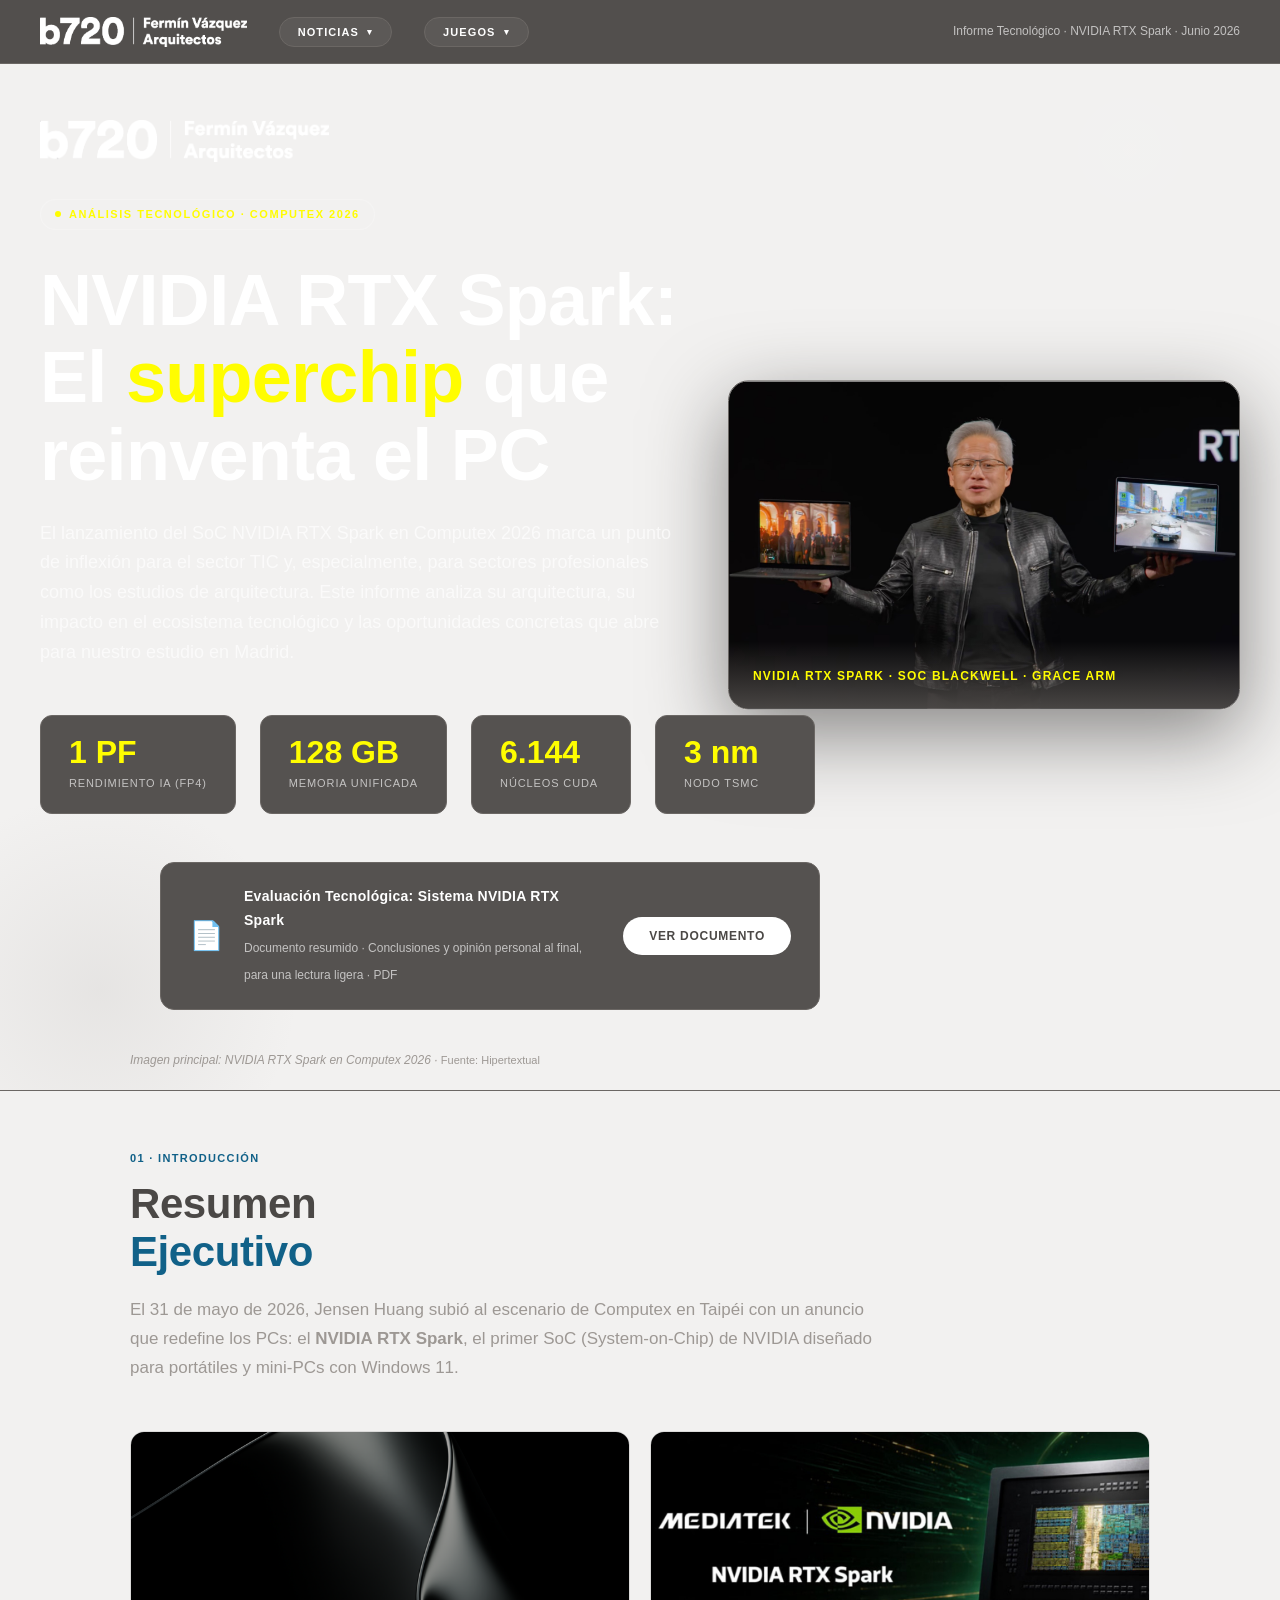
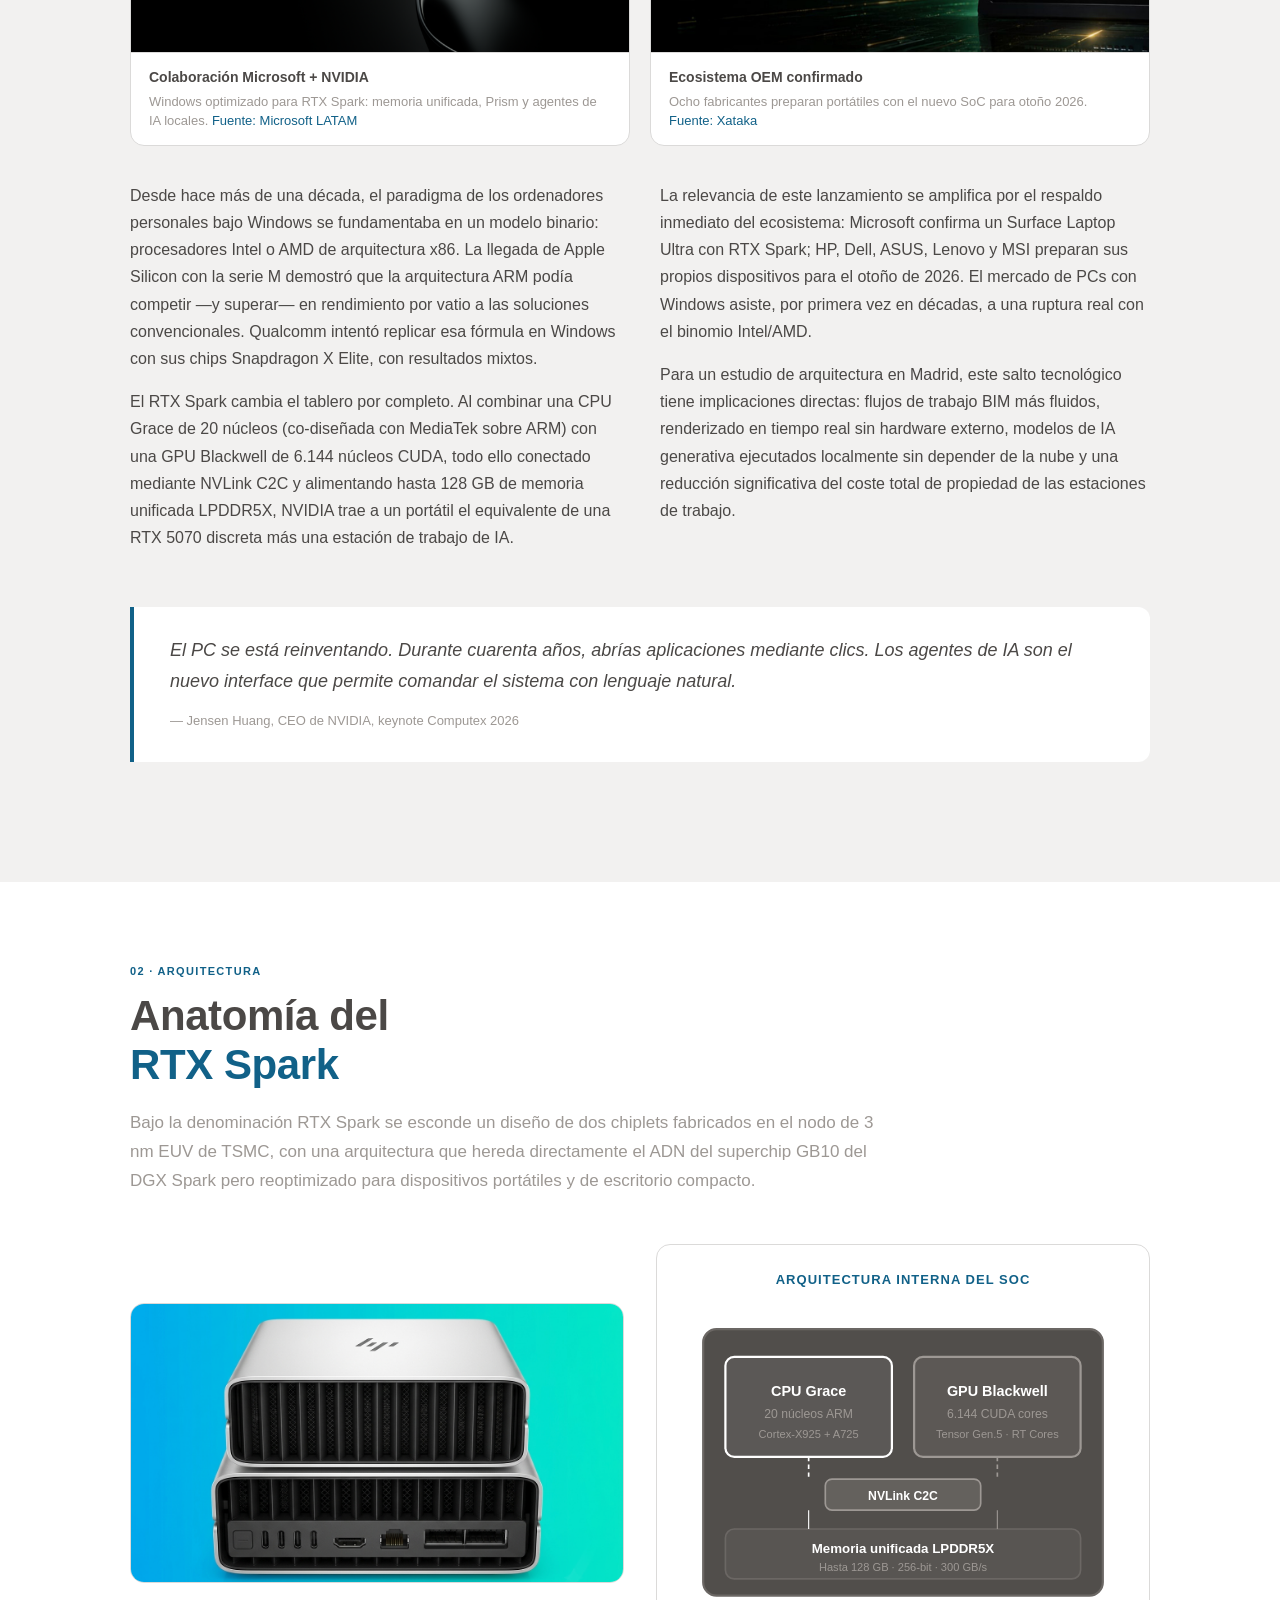
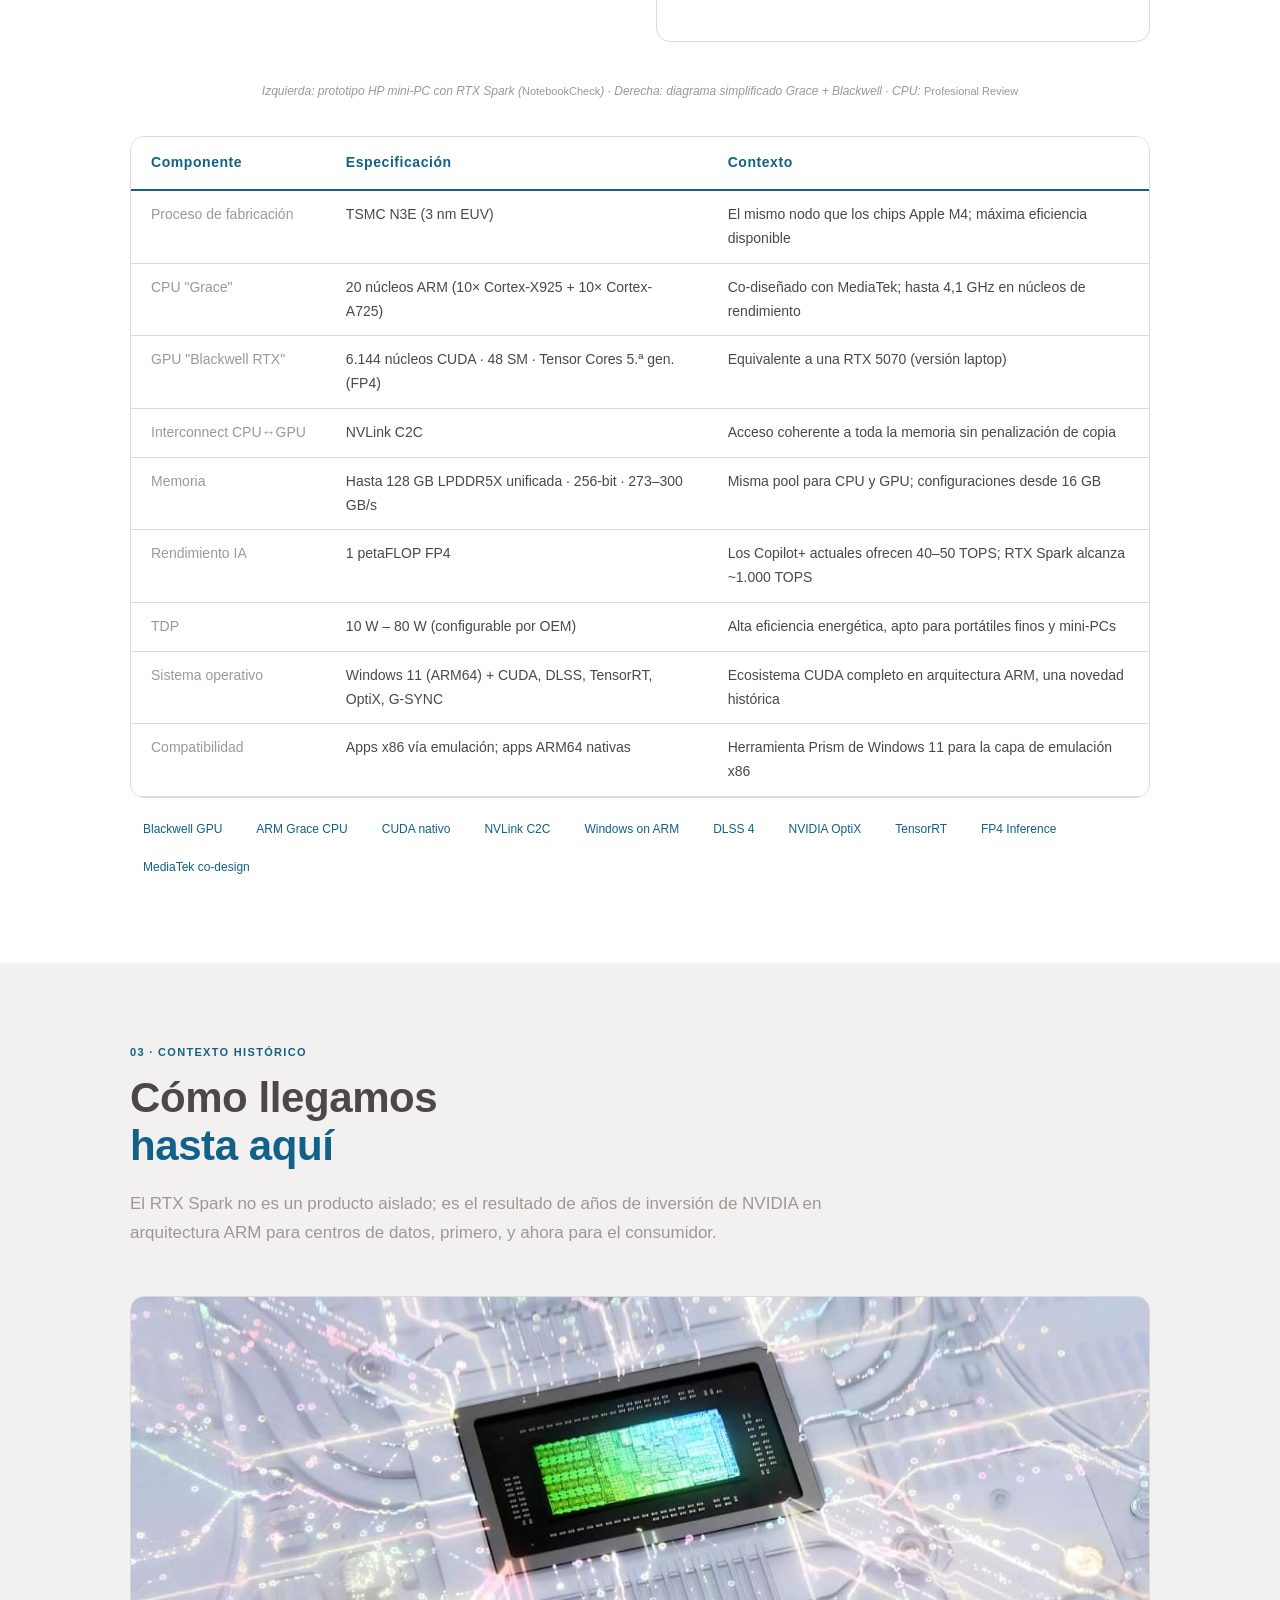
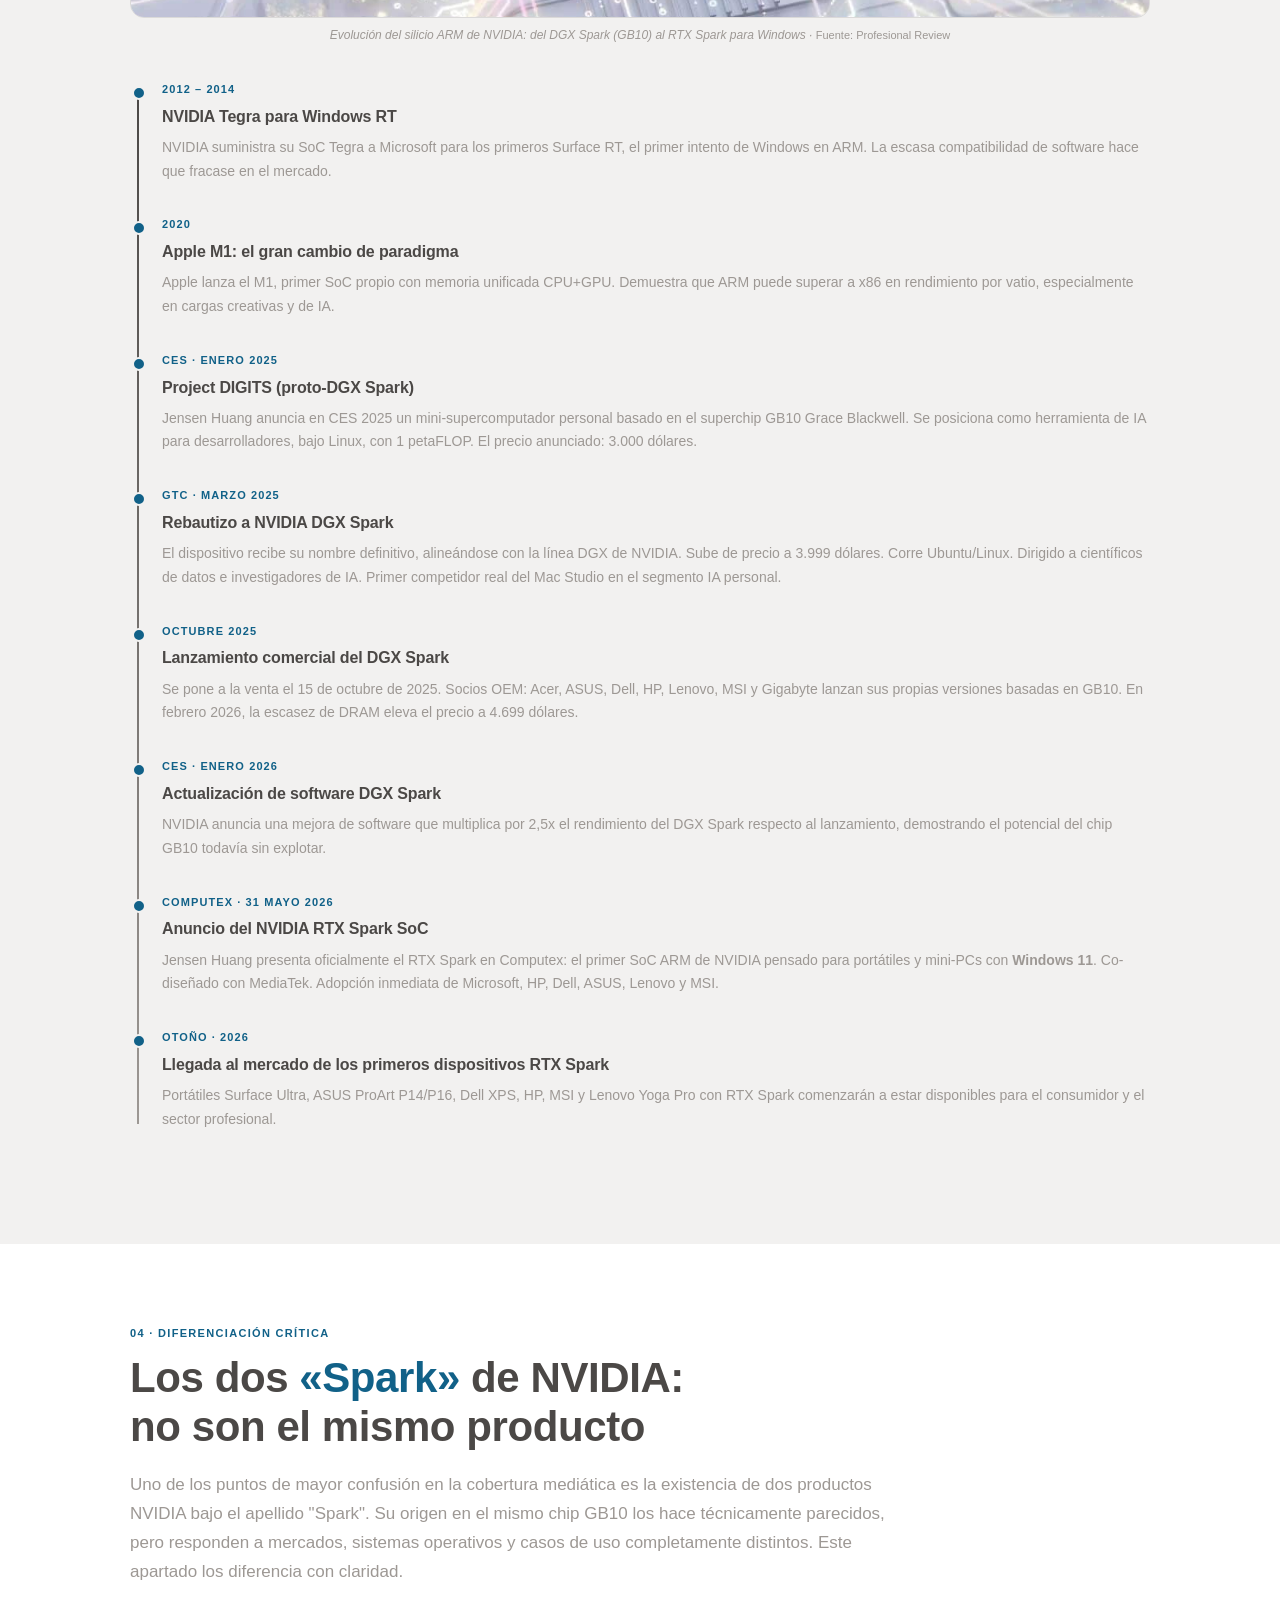
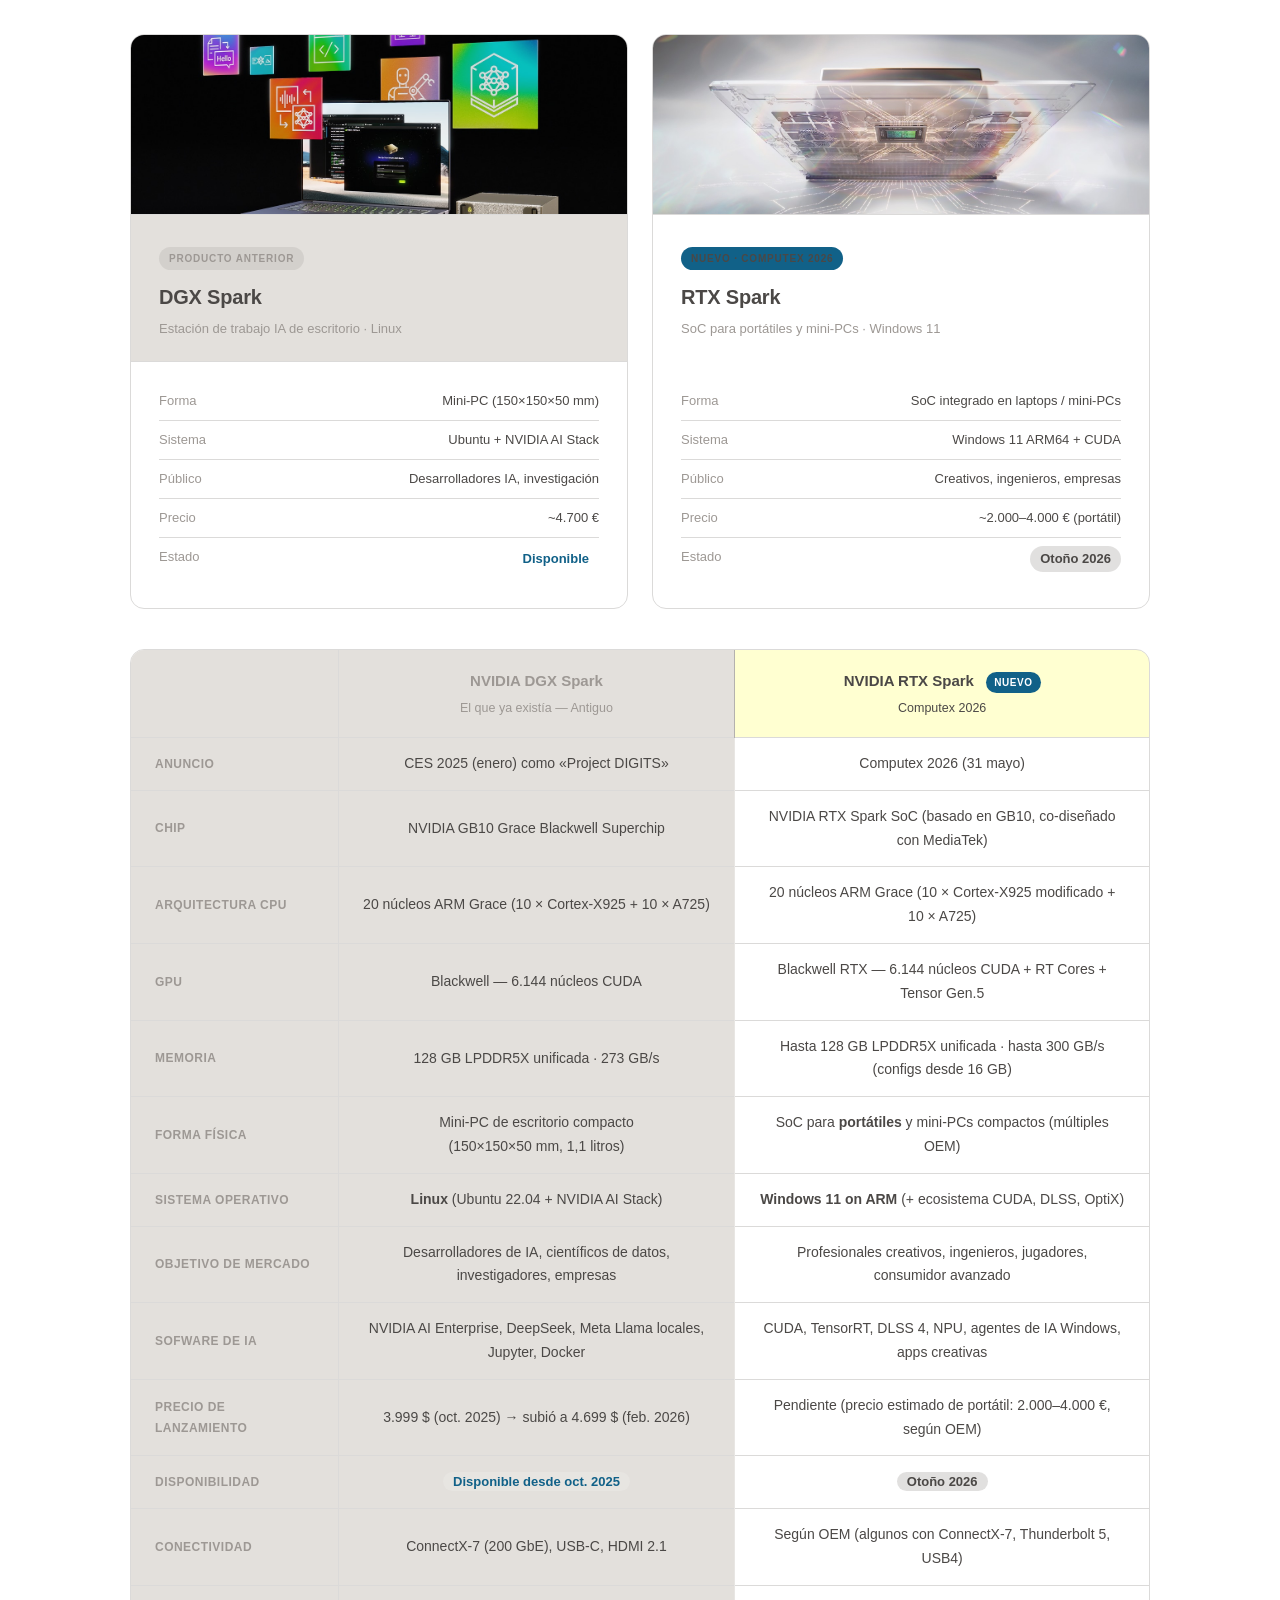
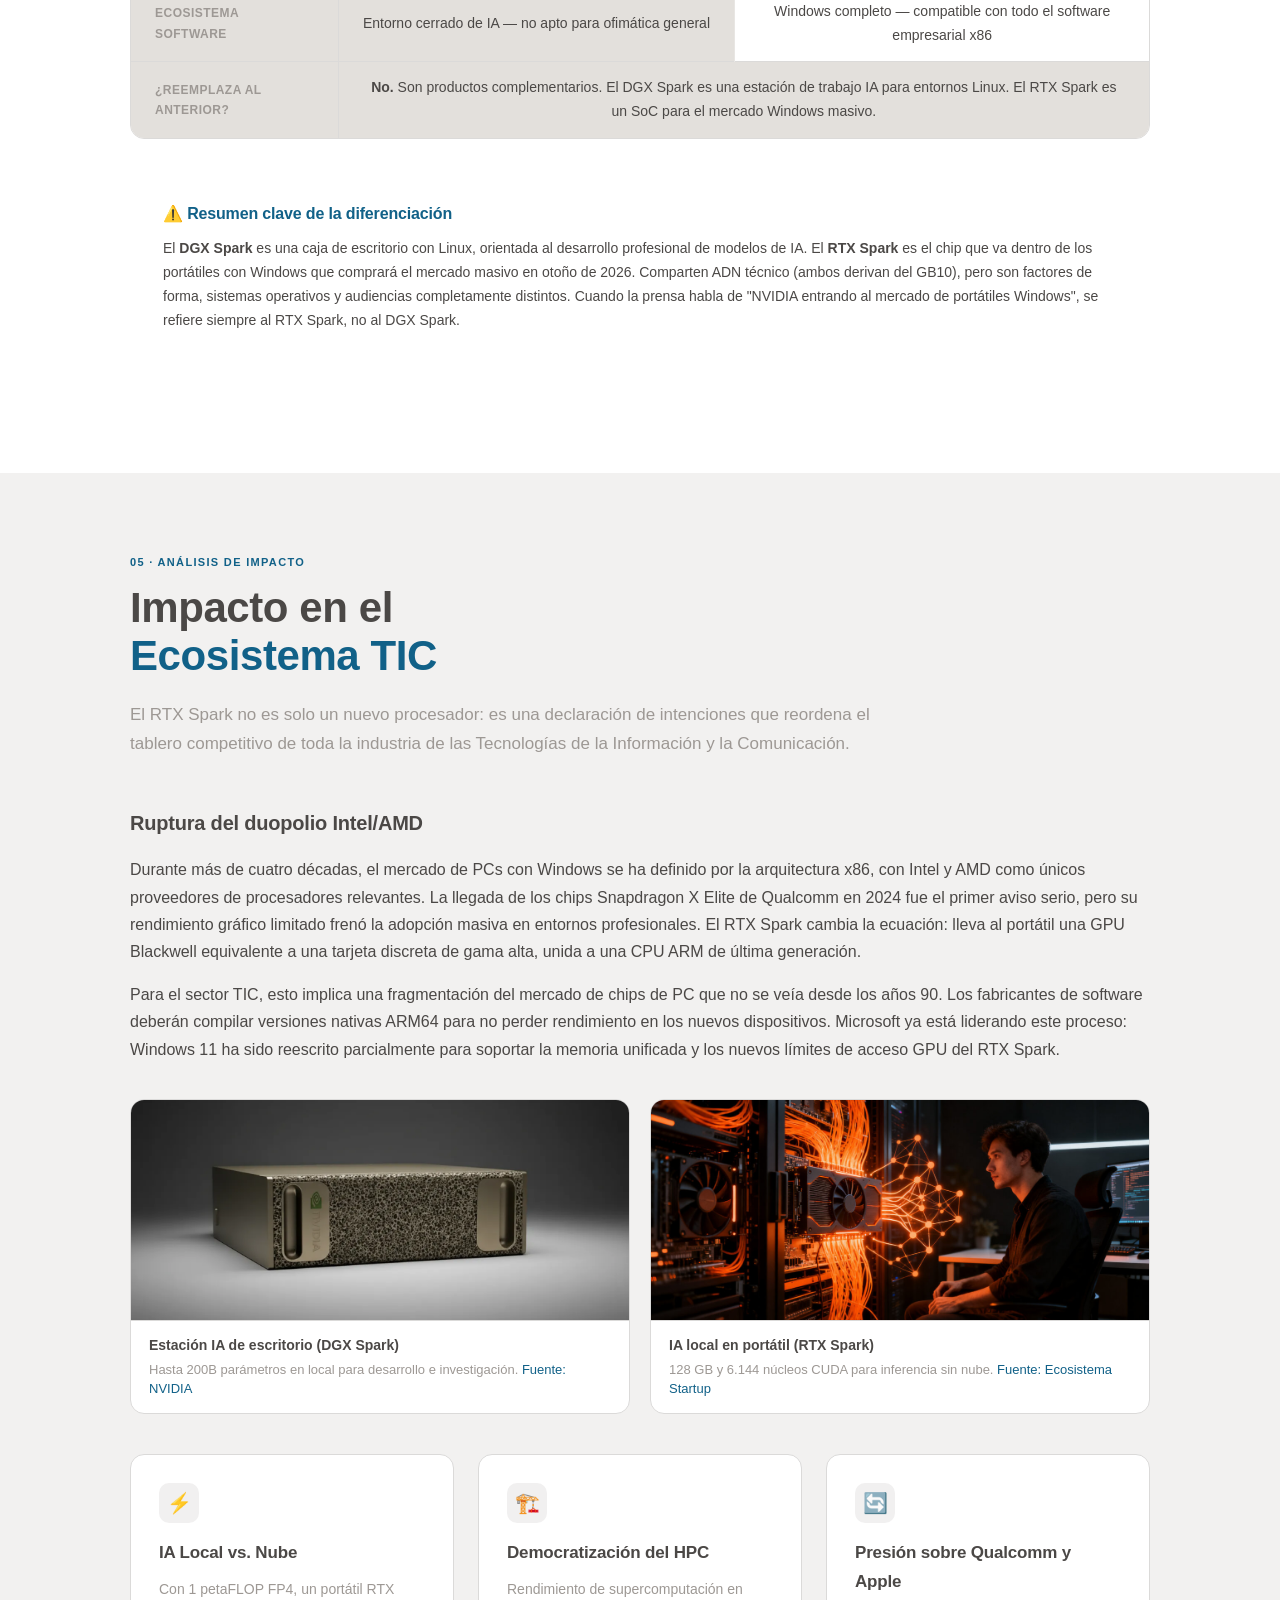
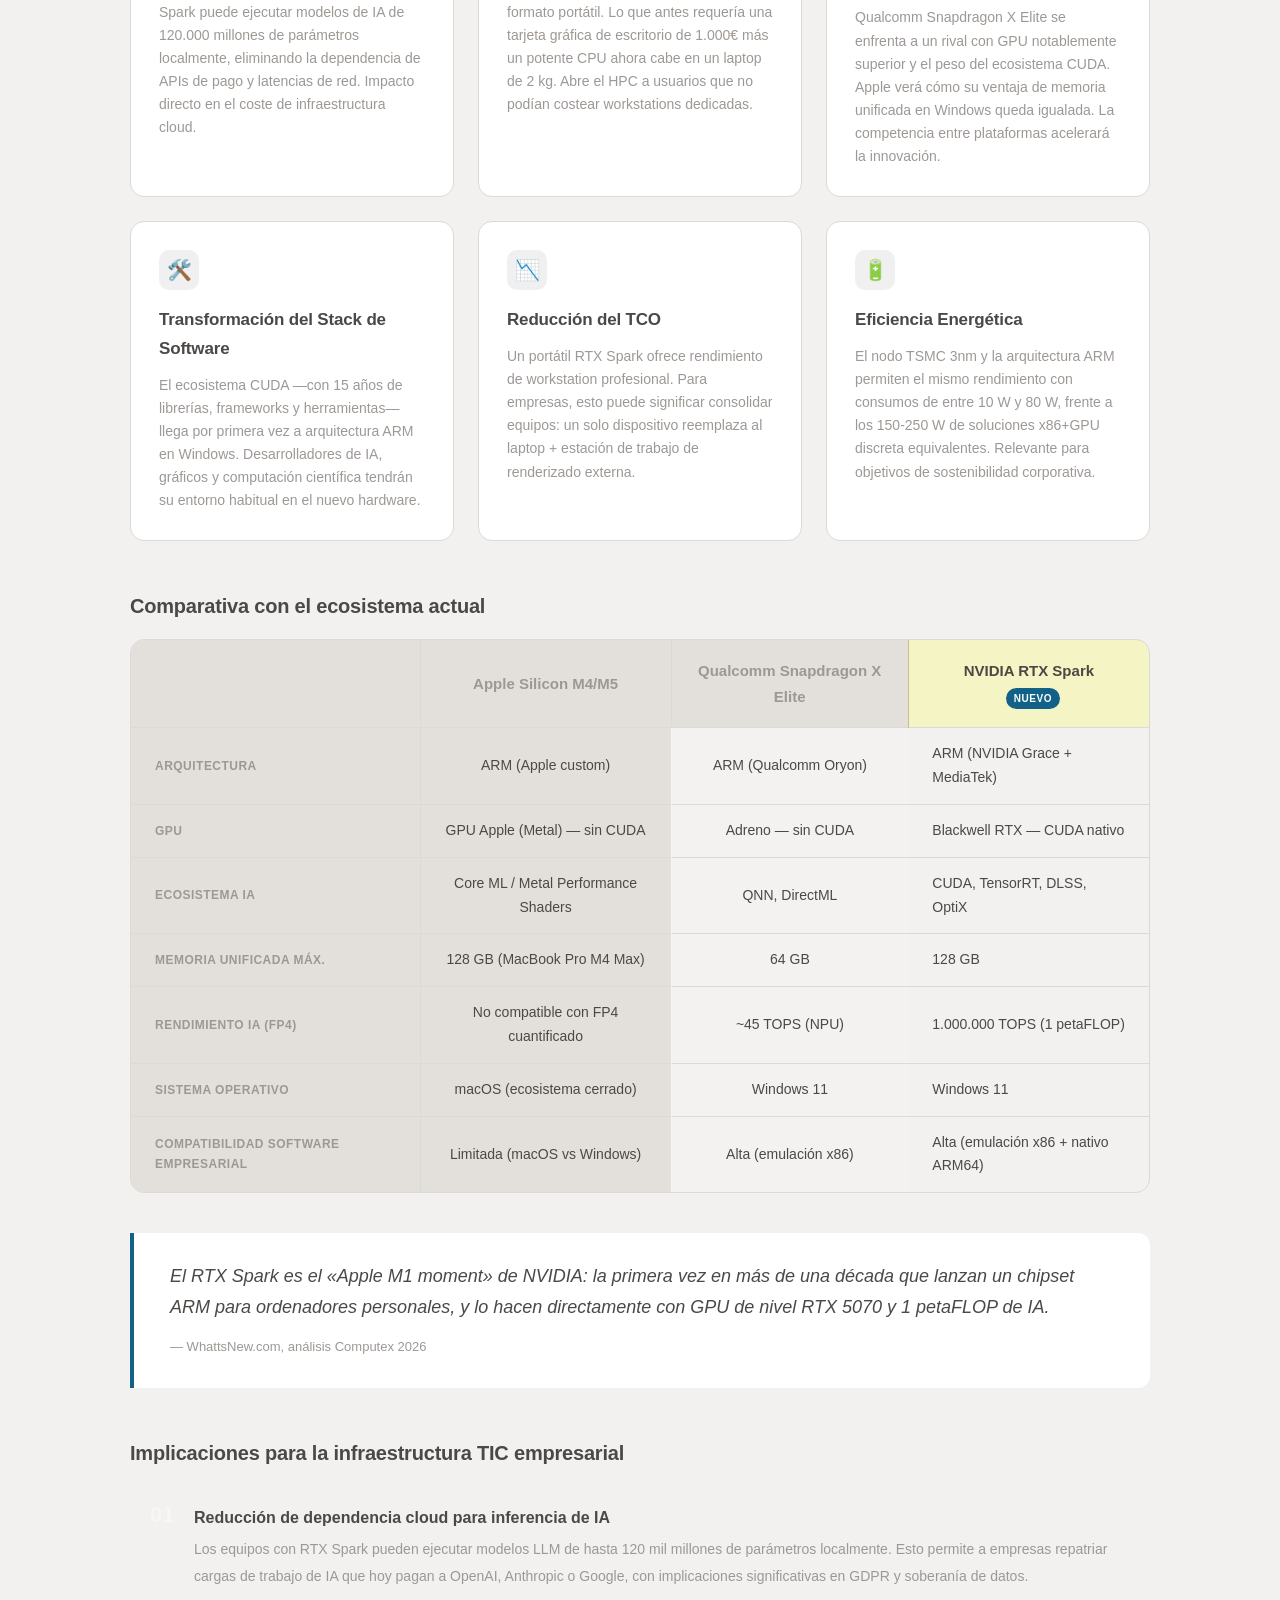
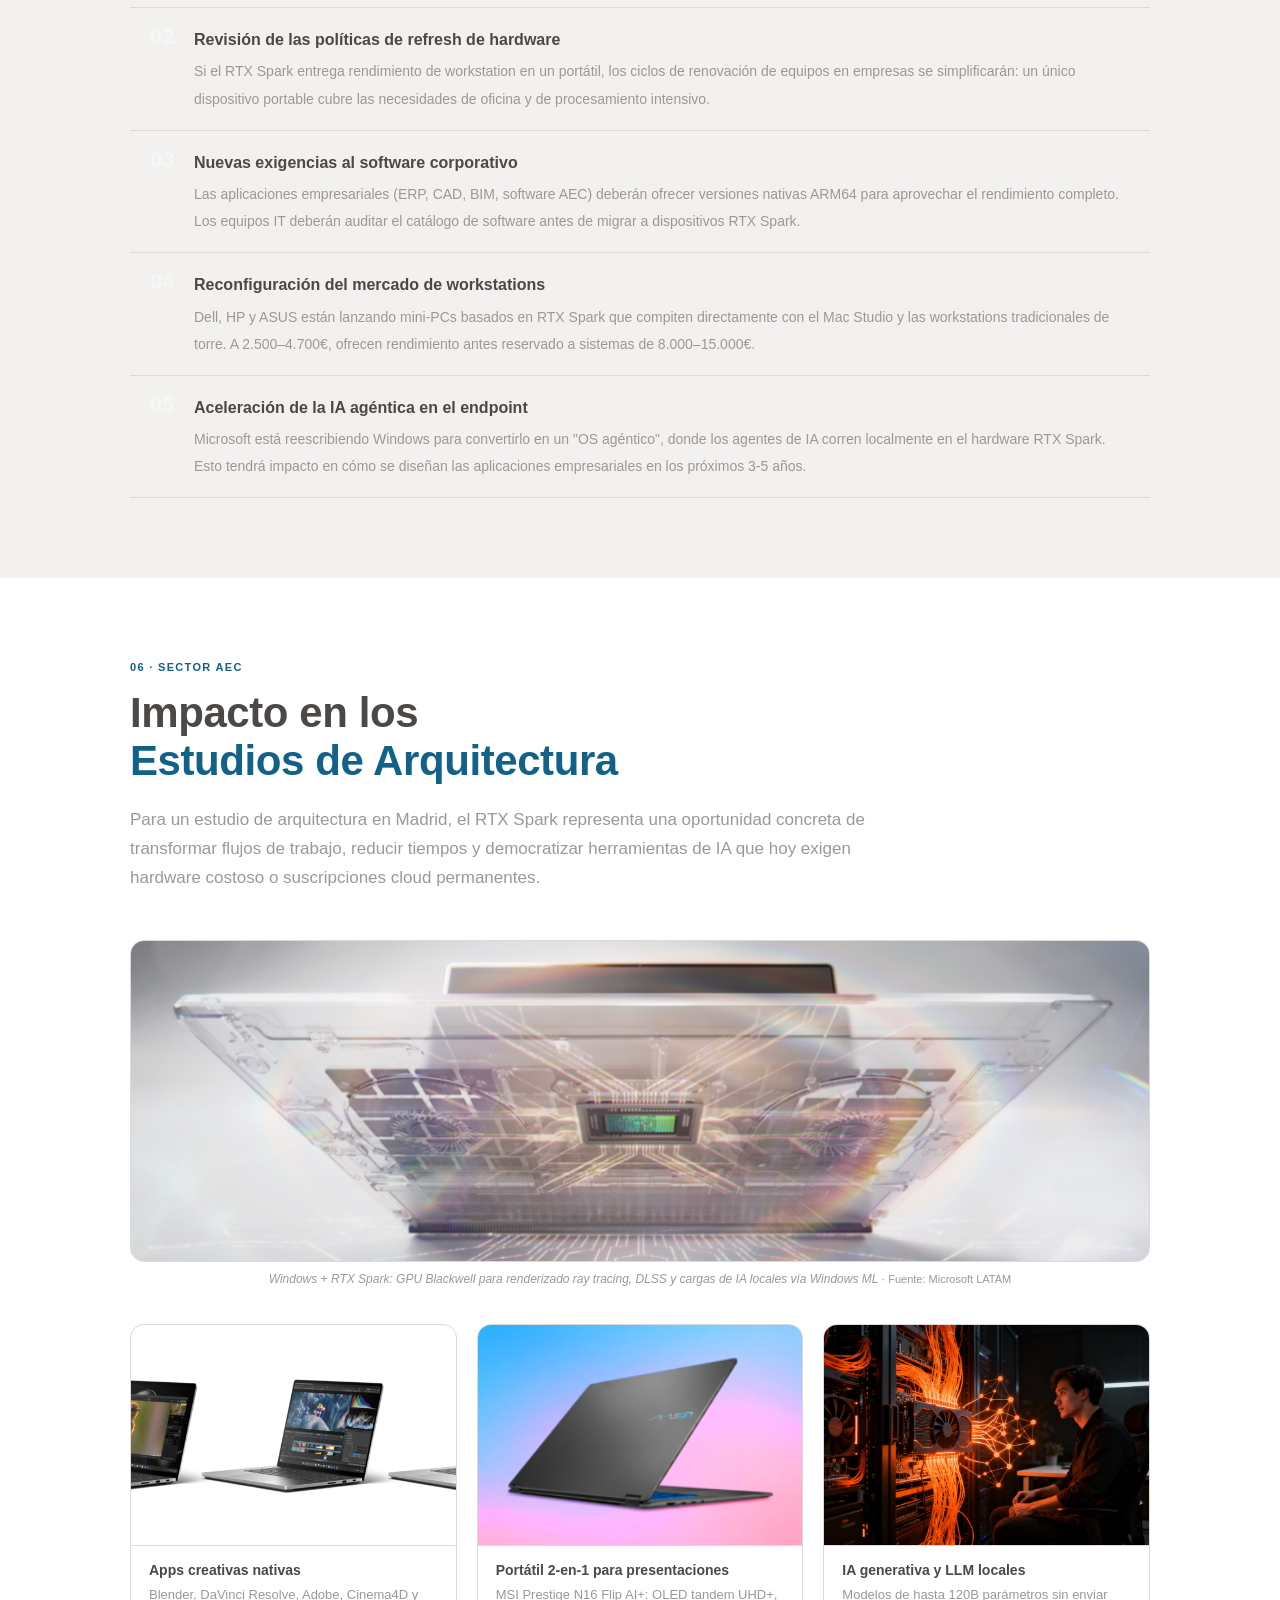
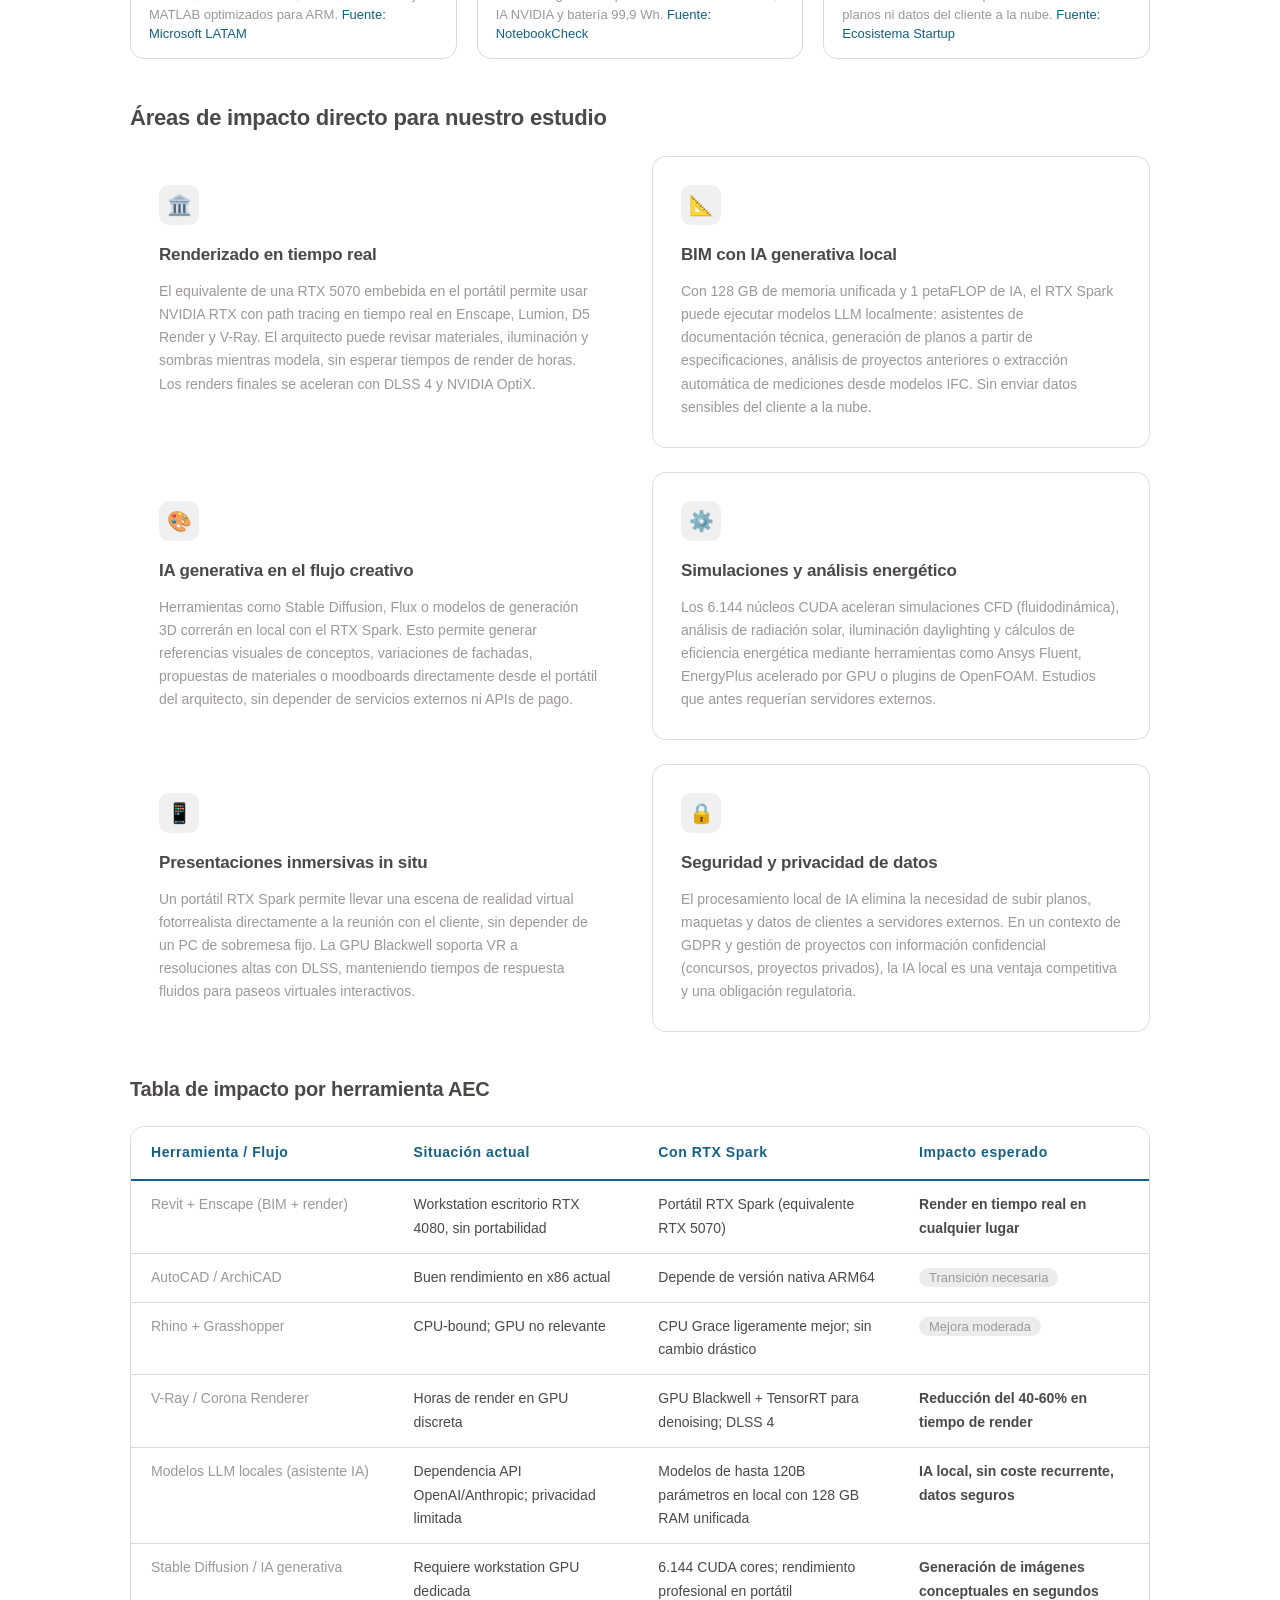
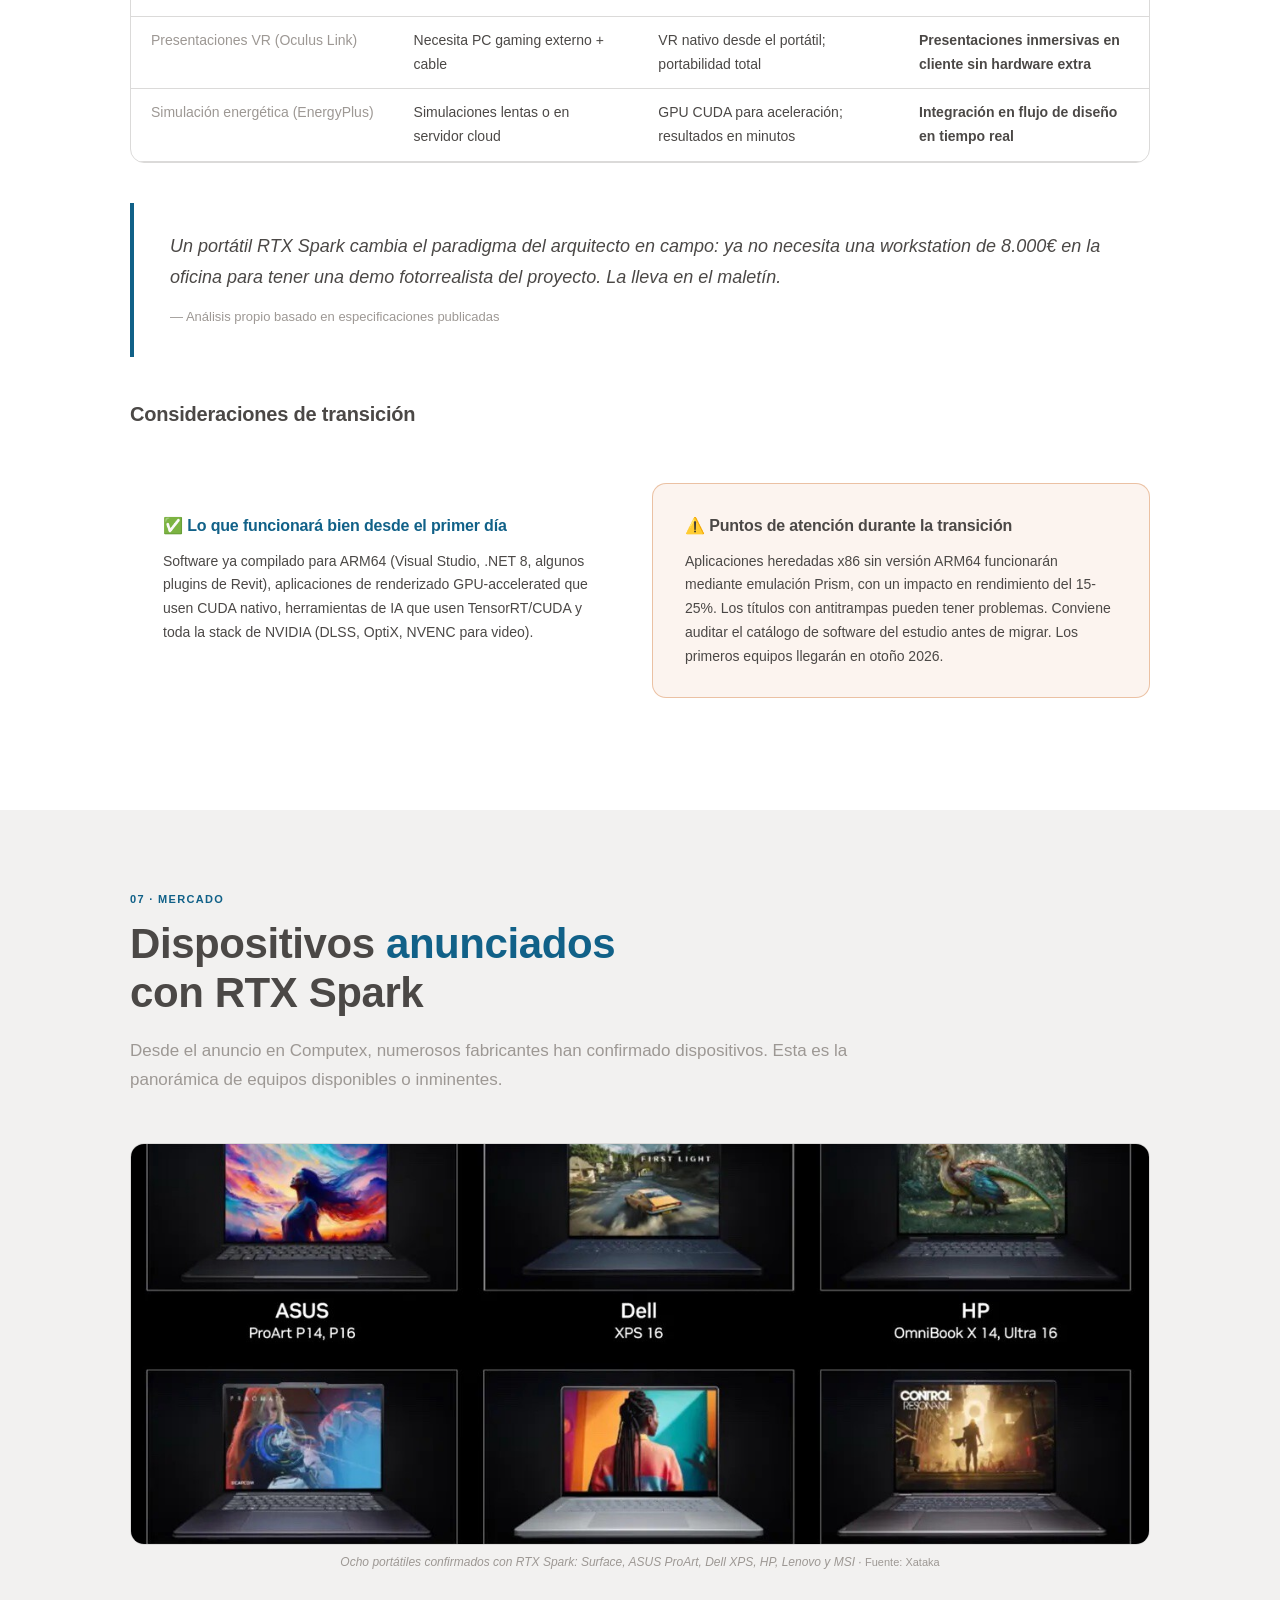
==== commit 95cd91ac: "Piscinas separadas, topbar persistente y torre de plano a edificio - preguntas.js: dos piscinas inde" ====
--- a/NVIDIA_RTX_Spark_Informe_Arquitectura.html
+++ b/NVIDIA_RTX_Spark_Informe_Arquitectura.html
@@ -5,45 +5,79 @@
   <meta name="viewport" content="width=device-width, initial-scale=1.0" />
   <meta name="robots" content="noindex, nofollow" />
   <title>NVIDIA RTX Spark — Impacto en TIC y Estudios de Arquitectura</title>
+  <link rel="stylesheet" href="design-system/tokens.css" />
   <style>
     :root {
-      /* Paleta corporativa b720 — IN-Formación v1.3 (Colores.pdf)
-         Pantone Neutral Black #4B4846 · Gris Medio #9D9894 · Gris Claro #F2F1F0
-         Blanco #FFFFFF · Naranja #D27533 — el negro puro (#000) está prohibido.
-         Texto sobre fondo plano: siempre Blanco (nunca Gris Claro). */
-      --accent:   #FFFFFF;
+      /* Paleta corporativa b720 — IN-Formación v1.3 (Colores.pdf) + b720.com
+         Tema claro como la web del estudio: Gris Claro #F2F1F0 de fondo,
+         Neutral Black #4B4846 para texto, Azul #116188 como acento de informe.
+         El negro puro (#000) está prohibido. Tokens en design-system/tokens.css */
+      --accent:   #4B4846;
       --brand-d:  #4B4846;
       --brand-l:  #9D9894;
-      --green:    #FFFFFF;
-      --green-d:  #4B4846;
-      --green-l:  #FFFFFF;
+      --green:    #116188; /* azul corporativo — acento del informe */
+      --green-d:  #116188;
+      --green-l:  #116188;
       --cyan:     #9D9894;
-      --bg:       #4B4846;
-      --bg2:      #514E4B; /* Neutral Black elevado (panel) */
-      --bg3:      #555250;
-      --card:     #555250; /* Neutral Black elevado (tarjeta) */
-      --border:   #6B6764;
-      --text:     #FFFFFF;
-      --muted:    #9D9894; /* Black 0961 — texto secundario */
+      --bg:       #F2F1F0; /* Gris Claro — fondo de página como b720.com */
+      --bg2:      #FFFFFF; /* secciones alternas */
+      --bg3:      #E3E0DC; /* superficie cálida */
+      --card:     #FFFFFF;
+      --border:   #DBDAD9;
+      --text:     #4B4846; /* Neutral Black sobre Gris Claro/Blanco */
+      --muted:    #9D9894; /* Black 0961 — secundario, sobre Blanco */
+      --ink:      #4B4846; /* énfasis: Neutral Black en claro, Blanco en oscuro */
       --white:    #FFFFFF;
     }
 
+    /* Zonas oscuras (portada, topbar, drawer, footer):
+       Blanco sobre Neutral Black, como las portadas de informe b720
+       y con el amarillo de b720.com como acento. */
+    .topbar, .drawer, .hero, footer {
+      --bg:     #4B4846;
+      --bg2:    #514E4B;
+      --bg3:    #555250;
+      --card:   #555250;
+      --border: #6B6764;
+      --text:   #FFFFFF;
+      --muted:  rgba(255,255,255,.65);
+      --ink:    #FFFFFF;
+      --accent: #FFFD00;
+      --green:  #FFFD00;
+      --green-l:#F9F8A6;
+      --green-d:#FFFD00;
+    }
+
+    /* Los desplegables de la topbar son tarjetas blancas, como en el hub */
+    .nav-dropdown {
+      --bg2:    #FFFFFF;
+      --text:   #4B4846;
+      --muted:  #9D9894;
+      --border: #DBDAD9;
+      --ink:    #4B4846;
+    }
+
     *, *::before, *::after { box-sizing: border-box; margin: 0; padding: 0; }
 
     html { scroll-behavior: smooth; }
 
     body {
-      font-family: 'Helvetica Neue', Helvetica, Arial, sans-serif;
+      font-family: 'Circular', 'Helvetica Neue', Helvetica, Arial, sans-serif;
       background: var(--bg);
       color: var(--text);
       line-height: 1.7;
       font-size: 16px;
     }
 
+    /* ─── NAVEGACIÓN FLUIDA ──────────────────── */
+    body { animation: pageIn .35s ease; }
+    @keyframes pageIn { from { opacity: 0; } to { opacity: 1; } }
+    body.page-exit { opacity: 0; transition: opacity .22s ease; }
+
     h1, h2, h3, h4, h5 {
-      font-family: 'Helvetica Neue', Helvetica, Arial, sans-serif;
+      font-family: 'Circular', 'Helvetica Neue', Helvetica, Arial, sans-serif;
       letter-spacing: -0.01em;
-      font-weight: 600;
+      font-weight: 700; /* títulos siempre bold, como en b720.com */
     }
 
     a { color: var(--green); text-decoration: none; }
@@ -107,7 +141,7 @@
       border-radius: 12px;
       padding: 8px;
       display: none;
-      box-shadow: 0 16px 48px rgba(45,43,42,.6);
+      box-shadow: 0 12px 32px rgba(75,72,70,.18);
     }
     .topbar-nav.open .nav-dropdown { display: block; }
     .nav-dropdown a {
@@ -118,8 +152,8 @@
       line-height: 1.45;
       color: var(--text);
     }
-    .nav-dropdown a:hover { background: rgba(255,255,255,.06); text-decoration: none; }
-    .nav-dropdown a.active { background: rgba(255,255,255,.04); box-shadow: inset 3px 0 0 var(--white); }
+    .nav-dropdown a:hover { background: #F2F1F0; text-decoration: none; }
+    .nav-dropdown a.active { background: #F2F1F0; box-shadow: inset 3px 0 0 var(--ink); }
     .nav-dropdown .nd-date {
       display: block;
       font-size: 10px;
@@ -133,6 +167,26 @@
       margin-top: 6px;
       color: var(--muted);
       font-size: 12px;
+    }
+    /* Juego retirado: visible pero sin enlace */
+    .nav-dropdown .nd-item-off {
+      display: block;
+      padding: 12px 14px;
+      border-radius: 8px;
+      font-size: 13px;
+      line-height: 1.45;
+      color: var(--muted);
+      opacity: .55;
+      cursor: not-allowed;
+      user-select: none;
+    }
+    .nav-dropdown .nd-item-off .nd-off {
+      display: block;
+      margin-top: 3px;
+      font-size: 10px;
+      letter-spacing: .08em;
+      text-transform: uppercase;
+      color: var(--muted);
     }
 
     /* ─── HERO ───────────────────────────────── */
@@ -197,10 +251,10 @@
       font-size: clamp(36px, 6vw, 72px);
       font-weight: 700;
       line-height: 1.08;
-      color: var(--white);
+      color: var(--ink);
       margin-bottom: 24px;
     }
-    .hero h1 span { color: var(--brand-l); }
+    .hero h1 span { color: var(--accent); }
 
     .hero-sub {
       font-size: clamp(15px, 2vw, 18px);
@@ -223,7 +277,7 @@
       min-width: 160px;
     }
     .stat-value {
-      font-family: 'Helvetica Neue', Helvetica, Arial, sans-serif;
+      font-family: 'Circular', 'Helvetica Neue', Helvetica, Arial, sans-serif;
       font-size: 32px;
       font-weight: 700;
       color: var(--green);
@@ -257,7 +311,7 @@
       display: block;
       font-size: 14px;
       font-weight: 600;
-      color: var(--white);
+      color: var(--ink);
       letter-spacing: .02em;
     }
     .hero-doc-text span { font-size: 12px; color: var(--muted); }
@@ -268,7 +322,7 @@
       letter-spacing: .06em;
       text-transform: uppercase;
       color: var(--brand-d);
-      background: var(--white);
+      background: var(--ink);
       border: none;
       border-radius: 100px;
       padding: 12px 26px;
@@ -318,7 +372,7 @@
       font-weight: 600;
       letter-spacing: .08em;
       text-transform: uppercase;
-      color: var(--white);
+      color: var(--ink);
     }
     .pdf-modal-actions { display: flex; align-items: center; gap: 10px; }
     .pdf-download {
@@ -379,7 +433,7 @@
       z-index: 1;
     }
     .hero-img-overlay span {
-      font-family: 'Helvetica Neue', Helvetica, Arial, sans-serif;
+      font-family: 'Circular', 'Helvetica Neue', Helvetica, Arial, sans-serif;
       font-size: 12px;
       font-weight: 600;
       letter-spacing: .1em;
@@ -411,7 +465,7 @@
     h2.section-title {
       font-size: clamp(26px, 4vw, 42px);
       font-weight: 700;
-      color: var(--white);
+      color: var(--ink);
       line-height: 1.15;
       margin-bottom: 20px;
     }
@@ -455,13 +509,14 @@
       border-bottom: 1px solid var(--border);
     }
     .card:hover {
-      border-color: rgba(255,255,255,.4);
+      border-color: var(--ink);
       transform: translateY(-2px);
+      box-shadow: 0 12px 32px rgba(75,72,70,.12);
     }
     .card-icon {
       width: 40px; height: 40px;
       border-radius: 10px;
-      background: rgba(255,255,255,.12);
+      background: rgba(75,72,70,.08);
       display: flex; align-items: center; justify-content: center;
       margin-bottom: 16px;
       font-size: 20px;
@@ -469,7 +524,7 @@
     .card h3 {
       font-size: 17px;
       font-weight: 600;
-      color: var(--white);
+      color: var(--ink);
       margin-bottom: 10px;
     }
     .card p {
@@ -497,7 +552,7 @@
     .spec-table th {
       background: var(--card);
       color: var(--green);
-      font-family: 'Helvetica Neue', Helvetica, Arial, sans-serif;
+      font-family: 'Circular', 'Helvetica Neue', Helvetica, Arial, sans-serif;
       font-weight: 600;
       letter-spacing: .04em;
       text-align: left;
@@ -510,7 +565,7 @@
       color: var(--text);
       vertical-align: top;
     }
-    .spec-table tr:hover td { background: rgba(255,255,255,.02); }
+    .spec-table tr:hover td { background: rgba(75,72,70,.04); }
     .spec-table td:first-child { color: var(--muted); font-weight: 500; white-space: nowrap; }
 
     /* ─── COMPARISON TABLE ───────────────────── */
@@ -527,7 +582,7 @@
     .compare-table thead tr th {
       padding: 18px 24px;
       text-align: center;
-      font-family: 'Helvetica Neue', Helvetica, Arial, sans-serif;
+      font-family: 'Circular', 'Helvetica Neue', Helvetica, Arial, sans-serif;
       font-weight: 700;
       font-size: 15px;
     }
@@ -538,14 +593,14 @@
       border-left: 1px solid var(--border);
     }
     .compare-table thead tr th.col-new {
-      background: rgba(255,255,255,.08);
-      color: var(--green);
-      border-left: 1px solid rgba(255,255,255,.3);
+      background: rgba(255,253,0,.18); /* columna destacada en amarillo b720.com */
+      color: var(--text);
+      border-left: 1px solid rgba(75,72,70,.3);
     }
     .compare-table thead tr th.col-new .badge {
       display: inline-block;
       background: var(--green);
-      color: var(--brand-d);
+      color: #FFFFFF;
       font-size: 10px;
       font-weight: 700;
       letter-spacing: .06em;
@@ -591,7 +646,7 @@
       font-weight: 600;
       letter-spacing: .05em;
       text-transform: uppercase;
-      color: var(--white);
+      color: var(--ink);
       border: 1px solid rgba(255,255,255,.35);
       border-radius: 100px;
       padding: 8px 18px;
@@ -599,7 +654,7 @@
     }
     .buy-link:hover {
       background: rgba(255,255,255,.12);
-      border-color: var(--white);
+      border-color: var(--ink);
       text-decoration: none;
     }
 
@@ -637,7 +692,7 @@
     .blockquote p {
       font-size: 18px;
       font-style: italic;
-      color: var(--white);
+      color: var(--ink);
       position: relative;
       z-index: 1;
       margin-bottom: 10px;
@@ -704,7 +759,7 @@
     }
     figure.fig-card figcaption strong {
       display: block;
-      color: var(--white);
+      color: var(--ink);
       font-size: 14px;
       margin-bottom: 4px;
     }
@@ -731,7 +786,7 @@
     @media (max-width: 800px) { .figure-split { grid-template-columns: 1fr; } }
     .diagram-wrap svg { width: 100%; height: auto; display: block; }
     .diagram-title {
-      font-family: 'Helvetica Neue', Helvetica, Arial, sans-serif;
+      font-family: 'Circular', 'Helvetica Neue', Helvetica, Arial, sans-serif;
       font-size: 13px;
       font-weight: 600;
       color: var(--green);
@@ -783,7 +838,7 @@
     .product-badge.new { background: var(--green); color: var(--brand-d); }
     .product-card-header h4 {
       font-size: 20px;
-      color: var(--white);
+      color: var(--ink);
       margin-bottom: 4px;
     }
     .product-card-header p {
@@ -841,7 +896,7 @@
     .timeline-item h4 {
       font-size: 16px;
       font-weight: 600;
-      color: var(--white);
+      color: var(--ink);
       margin-bottom: 6px;
     }
     .timeline-item p { font-size: 14px; color: var(--muted); margin-bottom: 0; }
@@ -858,7 +913,7 @@
       content: counter(item, decimal-leading-zero);
       position: absolute;
       left: 20px; top: 18px;
-      font-family: 'Helvetica Neue', Helvetica, Arial, sans-serif;
+      font-family: 'Circular', 'Helvetica Neue', Helvetica, Arial, sans-serif;
       font-size: 22px;
       font-weight: 700;
       color: rgba(255,255,255,.35);
@@ -867,7 +922,7 @@
     .num-list li strong {
       display: block;
       font-weight: 600;
-      color: var(--white);
+      color: var(--ink);
       margin-bottom: 4px;
     }
     .num-list li span { font-size: 14px; color: var(--muted); }
@@ -894,7 +949,7 @@
 
     /* ─── PILL TABLE ─────────────────────────── */
     .pill-green { background: rgba(255,255,255,.15); color: var(--green-l); padding: 2px 10px; border-radius: 100px; font-size: 13px; font-weight: 600; }
-    .pill-cyan  { background: rgba(157,152,148,.3); color: var(--white); padding: 2px 10px; border-radius: 100px; font-size: 13px; font-weight: 600; }
+    .pill-cyan  { background: rgba(157,152,148,.3); color: var(--ink); padding: 2px 10px; border-radius: 100px; font-size: 13px; font-weight: 600; }
     .pill-gray  { background: rgba(157,152,148,.18); color: var(--muted); padding: 2px 10px; border-radius: 100px; font-size: 13px; }
 
     /* ─── SOURCES ────────────────────────────── */
@@ -927,7 +982,7 @@
       flex-wrap: wrap;
       gap: 12px;
     }
-    footer span { color: var(--accent); font-weight: 500; }
+    footer span { color: var(--ink); font-weight: 500; }
     .hero-brand {
       margin-bottom: 28px;
     }
@@ -935,6 +990,120 @@
       height: 42px;
       width: auto;
       opacity: .95;
+    }
+
+    /* ─── MENÚ LATERAL (móvil, estilo b720.com) ─ */
+    .menu-btn {
+      display: none;
+      flex-direction: column;
+      justify-content: center;
+      gap: 5px;
+      width: 42px;
+      height: 42px;
+      padding: 9px;
+      background: none;
+      border: none;
+      cursor: pointer;
+    }
+    .menu-btn span {
+      display: block;
+      height: 2px;
+      width: 100%;
+      background: var(--ink);
+      border-radius: 2px;
+    }
+    .drawer-overlay {
+      position: fixed;
+      inset: 0;
+      z-index: 290;
+      background: rgba(45,43,42,.6);
+      backdrop-filter: blur(3px);
+      opacity: 0;
+      pointer-events: none;
+      transition: opacity .3s ease;
+    }
+    .drawer-overlay.show { opacity: 1; pointer-events: auto; }
+    .drawer {
+      position: fixed;
+      top: 0; right: 0; bottom: 0;
+      z-index: 295;
+      width: min(82vw, 340px);
+      background: var(--bg2);
+      border-left: 1px solid var(--border);
+      transform: translateX(100%);
+      transition: transform .3s ease;
+      display: flex;
+      flex-direction: column;
+      overflow-y: auto;
+    }
+    .drawer.open { transform: translateX(0); }
+    .drawer-head {
+      display: flex;
+      align-items: center;
+      justify-content: space-between;
+      padding: 16px 20px;
+      border-bottom: 1px solid var(--border);
+      flex-shrink: 0;
+    }
+    .drawer-head img { height: 24px; width: auto; display: block; }
+    .drawer-close {
+      font-family: inherit;
+      background: none;
+      border: 1px solid var(--border);
+      color: var(--text);
+      width: 34px;
+      height: 34px;
+      border-radius: 50%;
+      cursor: pointer;
+      font-size: 14px;
+      line-height: 1;
+    }
+    .drawer-nav { padding: 4px 0 32px; }
+    .drawer-group {
+      font-size: 10px;
+      font-weight: 700;
+      letter-spacing: .14em;
+      text-transform: uppercase;
+      color: var(--muted);
+      padding: 24px 24px 10px;
+    }
+    .drawer-nav a {
+      display: block;
+      padding: 13px 24px;
+      font-size: 15px;
+      font-weight: 500;
+      color: var(--text);
+      line-height: 1.4;
+      border-left: 3px solid transparent;
+    }
+    .drawer-nav a:hover { background: rgba(255,255,255,.06); text-decoration: none; }
+    .drawer-nav a.active { border-left-color: var(--ink); background: rgba(255,255,255,.04); }
+    .drawer-nav a span {
+      display: block;
+      font-size: 11px;
+      color: var(--muted);
+      margin-top: 2px;
+    }
+    /* Juego retirado en el menú lateral */
+    .drawer-nav .drawer-item-off {
+      display: block;
+      padding: 13px 24px;
+      font-size: 15px;
+      font-weight: 500;
+      color: var(--muted);
+      line-height: 1.4;
+      border-left: 3px solid transparent;
+      opacity: .55;
+      cursor: not-allowed;
+      user-select: none;
+    }
+    .drawer-nav .drawer-item-off span {
+      display: block;
+      font-size: 11px;
+      color: var(--muted);
+      margin-top: 2px;
+      text-transform: uppercase;
+      letter-spacing: .06em;
     }
 
     /* ─── MÓVIL / TABLET ─────────────────────── */
@@ -943,13 +1112,8 @@
       .topbar { padding: 0 16px; }
       .topbar-left { gap: 14px; }
       .topbar-brand img { height: 24px; }
-      .nav-dropdown {
-        position: fixed;
-        top: 64px;
-        left: 12px;
-        right: 12px;
-        min-width: 0;
-      }
+      .topbar-nav { display: none; }
+      .menu-btn { display: flex; }
       .hero { padding: 100px 20px 56px; }
       section { padding: 56px 20px; }
       .section-alt { padding: 56px 0; }
@@ -1012,15 +1176,16 @@
         Juegos <span class="caret">▾</span>
       </button>
       <div class="nav-dropdown">
-        <a href="juegos/backs.html" target="_blank" rel="noopener">
+        <span class="nd-item-off" aria-disabled="true">
           <span class="nd-date">Cibergame 1</span>
-          El arquitecto atacado — simulador de amenazas
-        </a>
-        <a href="juegos/cibergame2.html" target="_blank" rel="noopener">
+          El arquitecto atacado
+          <span class="nd-off">No disponible</span>
+        </span>
+        <a href="juegos/cibergame2.html">
           <span class="nd-date">Cibergame 2</span>
           Protocolo de seguridad — quiz de ciberseguridad
         </a>
-        <a href="juegos/cibergame3.html" target="_blank" rel="noopener">
+        <a href="juegos/cibergame3.html">
           <span class="nd-date">Cibergame 3</span>
           La torre ciberresiliente — contrarreloj por plantas
         </a>
@@ -1031,7 +1196,30 @@
          copiar aquí otro bloque <div class="topbar-nav"> con su botón y desplegable -->
   </div>
   <span class="topbar-meta">Informe Tecnológico · NVIDIA RTX Spark · Junio 2026</span>
+  <button class="menu-btn" id="menuBtn" type="button" aria-label="Abrir menú" aria-expanded="false">
+    <span></span><span></span><span></span>
+  </button>
 </nav>
+
+<!-- ── MENÚ LATERAL (móvil) ────────────────────────────── -->
+<div class="drawer-overlay" id="drawerOverlay"></div>
+<aside class="drawer" id="drawer" aria-label="Menú de navegación">
+  <div class="drawer-head">
+    <img src="NVIDIA_RTX_Spark_assets/b720_logo_horizontal_white.png" alt="b720 Fermín Vázquez Arquitectos" />
+    <button class="drawer-close" id="drawerClose" type="button" aria-label="Cerrar menú">✕</button>
+  </div>
+  <nav class="drawer-nav">
+    <div class="drawer-group">Noticias</div>
+    <a href="NVIDIA_RTX_Spark_Informe_Arquitectura.html" class="active">NVIDIA RTX Spark: el superchip que reinventa el PC<span>Junio 2026</span></a>
+    <!-- Añadir aquí nuevas noticias (copiar el bloque <a> anterior) -->
+    <a href="index.html">Ver todas las noticias<span>Inicio</span></a>
+    <div class="drawer-group">Juegos</div>
+    <span class="drawer-item-off" aria-disabled="true">El arquitecto atacado<span>Cibergame 1 · No disponible</span></span>
+    <a href="juegos/cibergame2.html">Protocolo de seguridad<span>Cibergame 2 · quiz de ciberseguridad</span></a>
+    <a href="juegos/cibergame3.html">La torre ciberresiliente<span>Cibergame 3 · contrarreloj por plantas</span></a>
+    <!-- Añadir aquí nuevos juegos (copiar el bloque <a> anterior) -->
+  </nav>
+</aside>
 
 
 <!-- ── HERO ───────────────────────────────────────────── -->
@@ -1070,7 +1258,7 @@
       <div class="hero-doc-icon">📄</div>
       <div class="hero-doc-text">
         <strong>Evaluación Tecnológica: Sistema NVIDIA RTX Spark</strong>
-        <span>Documento técnico completo del estudio · PDF</span>
+        <span>Documento resumido · Conclusiones y opinión personal al final, para una lectura ligera · PDF</span>
       </div>
       <button class="pdf-btn" id="openPdfBtn" type="button">Ver documento</button>
     </div>
@@ -1492,7 +1680,7 @@
     Información y la Comunicación.
   </p>
 
-  <h3 style="color:var(--white); font-size:20px; margin-bottom:16px;">Ruptura del duopolio Intel/AMD</h3>
+  <h3 style="color:var(--ink); font-size:20px; margin-bottom:16px;">Ruptura del duopolio Intel/AMD</h3>
   <p>
     Durante más de cuatro décadas, el mercado de PCs con Windows se ha definido por la arquitectura
     x86, con Intel y AMD como únicos proveedores de procesadores relevantes. La llegada de los chips
@@ -1565,7 +1753,7 @@
     </div>
   </div>
 
-  <h3 style="color:var(--white); font-size:20px; margin-bottom:16px; margin-top:48px;">Comparativa con el ecosistema actual</h3>
+  <h3 style="color:var(--ink); font-size:20px; margin-bottom:16px; margin-top:48px;">Comparativa con el ecosistema actual</h3>
   <div class="compare-wrap" style="margin-bottom: 32px;">
     <table class="compare-table">
       <thead>
@@ -1630,7 +1818,7 @@
     <cite>— WhattsNew.com, análisis Computex 2026</cite>
   </div>
 
-  <h3 style="color:var(--white); font-size:20px; margin-bottom:16px; margin-top:48px;">Implicaciones para la infraestructura TIC empresarial</h3>
+  <h3 style="color:var(--ink); font-size:20px; margin-bottom:16px; margin-top:48px;">Implicaciones para la infraestructura TIC empresarial</h3>
   <ul class="num-list">
     <li>
       <strong>Reducción de dependencia cloud para inferencia de IA</strong>
@@ -1697,7 +1885,7 @@
     </figure>
   </div>
 
-  <h3 style="color:var(--white); font-size:22px; margin:40px 0 20px;">
+  <h3 style="color:var(--ink); font-size:22px; margin:40px 0 20px;">
     Áreas de impacto directo para nuestro estudio
   </h3>
 
@@ -1771,7 +1959,7 @@
     </div>
   </div>
 
-  <h3 style="color:var(--white); font-size:20px; margin-bottom:20px;">
+  <h3 style="color:var(--ink); font-size:20px; margin-bottom:20px;">
     Tabla de impacto por herramienta AEC
   </h3>
   <div class="table-scroll" style="margin-bottom:40px;">
@@ -1844,7 +2032,7 @@
     <cite>— Análisis propio basado en especificaciones publicadas</cite>
   </div>
 
-  <h3 style="color:var(--white); font-size:20px; margin:40px 0 20px;">Consideraciones de transición</h3>
+  <h3 style="color:var(--ink); font-size:20px; margin:40px 0 20px;">Consideraciones de transición</h3>
   <div class="grid-2">
     <div class="highlight-box">
       <h3>✅ Lo que funcionará bien desde el primer día</h3>
@@ -1855,7 +2043,7 @@
       </p>
     </div>
     <div class="highlight-box" style="border-color: rgba(210,117,51,.4); background: rgba(210,117,51,.08);">
-      <h3 style="color: var(--white);">⚠️ Puntos de atención durante la transición</h3>
+      <h3 style="color: var(--ink);">⚠️ Puntos de atención durante la transición</h3>
       <p>
         Aplicaciones heredadas x86 sin versión ARM64 funcionarán mediante emulación Prism,
         con un impacto en rendimiento del 15-25%. Los títulos con antitrampas pueden tener
@@ -1953,7 +2141,7 @@
 
   <div class="grid-2">
     <div>
-      <h3 style="color:var(--white); font-size:18px; margin-bottom:12px;">Para el sector TIC</h3>
+      <h3 style="color:var(--ink); font-size:18px; margin-bottom:12px;">Para el sector TIC</h3>
       <p>El RTX Spark consolida la tendencia hacia chips altamente integrados que eliminen
         la separación tradicional CPU/GPU/NPU. El ecosistema CUDA en ARM supone la mayor
         disrupción en el mercado de PCs profesionales desde la introducción de los
@@ -1963,7 +2151,7 @@
         a largo plazo. Intel y AMD deberán responder con propuestas de integración similares.</p>
     </div>
     <div>
-      <h3 style="color:var(--white); font-size:18px; margin-bottom:12px;">Para el estudio de arquitectura</h3>
+      <h3 style="color:var(--ink); font-size:18px; margin-bottom:12px;">Para el estudio de arquitectura</h3>
       <p>La llegada del RTX Spark representa una oportunidad de modernizar el parque de
         hardware del estudio con un coste de propiedad reducido, mayor rendimiento y
         la posibilidad de integrar IA local en los flujos de trabajo BIM, renderizado
@@ -1974,7 +2162,7 @@
     </div>
   </div>
 
-  <h3 style="color:var(--white); font-size:20px; margin:48px 0 20px;">Acciones recomendadas</h3>
+  <h3 style="color:var(--ink); font-size:20px; margin:48px 0 20px;">Acciones recomendadas</h3>
   <ul class="num-list">
     <li>
       <strong>Auditoría de software (inmediata)</strong>
@@ -2073,7 +2261,7 @@
 <!-- ── FOOTER ──────────────────────────────────────────── -->
 <footer>
   <div>
-    <strong style="color:var(--white);">Informe Tecnológico</strong> ·
+    <strong style="color:var(--ink);">Informe Tecnológico</strong> ·
     NVIDIA RTX Spark: Impacto en TIC y Estudios de Arquitectura
   </div>
   <div>
@@ -2124,6 +2312,44 @@
     });
   });
 
+  // Menú lateral (móvil)
+  var drawer = document.getElementById('drawer');
+  var drawerOverlay = document.getElementById('drawerOverlay');
+  var menuBtn = document.getElementById('menuBtn');
+  function cerrarDrawer() {
+    drawer.classList.remove('open');
+    drawerOverlay.classList.remove('show');
+    menuBtn.setAttribute('aria-expanded', 'false');
+    document.body.style.overflow = '';
+  }
+  menuBtn.addEventListener('click', function () {
+    drawer.classList.add('open');
+    drawerOverlay.classList.add('show');
+    menuBtn.setAttribute('aria-expanded', 'true');
+    document.body.style.overflow = 'hidden';
+  });
+  document.getElementById('drawerClose').addEventListener('click', cerrarDrawer);
+  drawerOverlay.addEventListener('click', cerrarDrawer);
+
+  // Navegación fluida: fundido de salida antes de cambiar de página
+  var enlacesNav = Array.prototype.slice.call(document.querySelectorAll('.nav-dropdown a, .drawer-nav a'));
+  enlacesNav.forEach(function (link) {
+    if (link.target === '_blank') return;
+    link.addEventListener('click', function (e) {
+      e.preventDefault();
+      var href = link.getAttribute('href');
+      document.body.classList.add('page-exit');
+      setTimeout(function () { window.location.href = href; }, 220);
+    });
+  });
+  // Si se vuelve con el botón "atrás" (bfcache), restauramos la opacidad
+  window.addEventListener('pageshow', function (e) {
+    if (e.persisted) {
+      document.body.classList.remove('page-exit');
+      cerrarDrawer();
+    }
+  });
+
   var modal = document.getElementById('pdfModal');
   var frame = document.getElementById('pdfFrame');
   document.getElementById('openPdfBtn').addEventListener('click', function () {
@@ -2137,7 +2363,7 @@
   }
   document.getElementById('closePdfBtn').addEventListener('click', closeModal);
   modal.addEventListener('click', function (e) { if (e.target === modal) closeModal(); });
-  document.addEventListener('keydown', function (e) { if (e.key === 'Escape') closeModal(); });
+  document.addEventListener('keydown', function (e) { if (e.key === 'Escape') { closeModal(); cerrarDrawer(); } });
 })();
 </script>
 
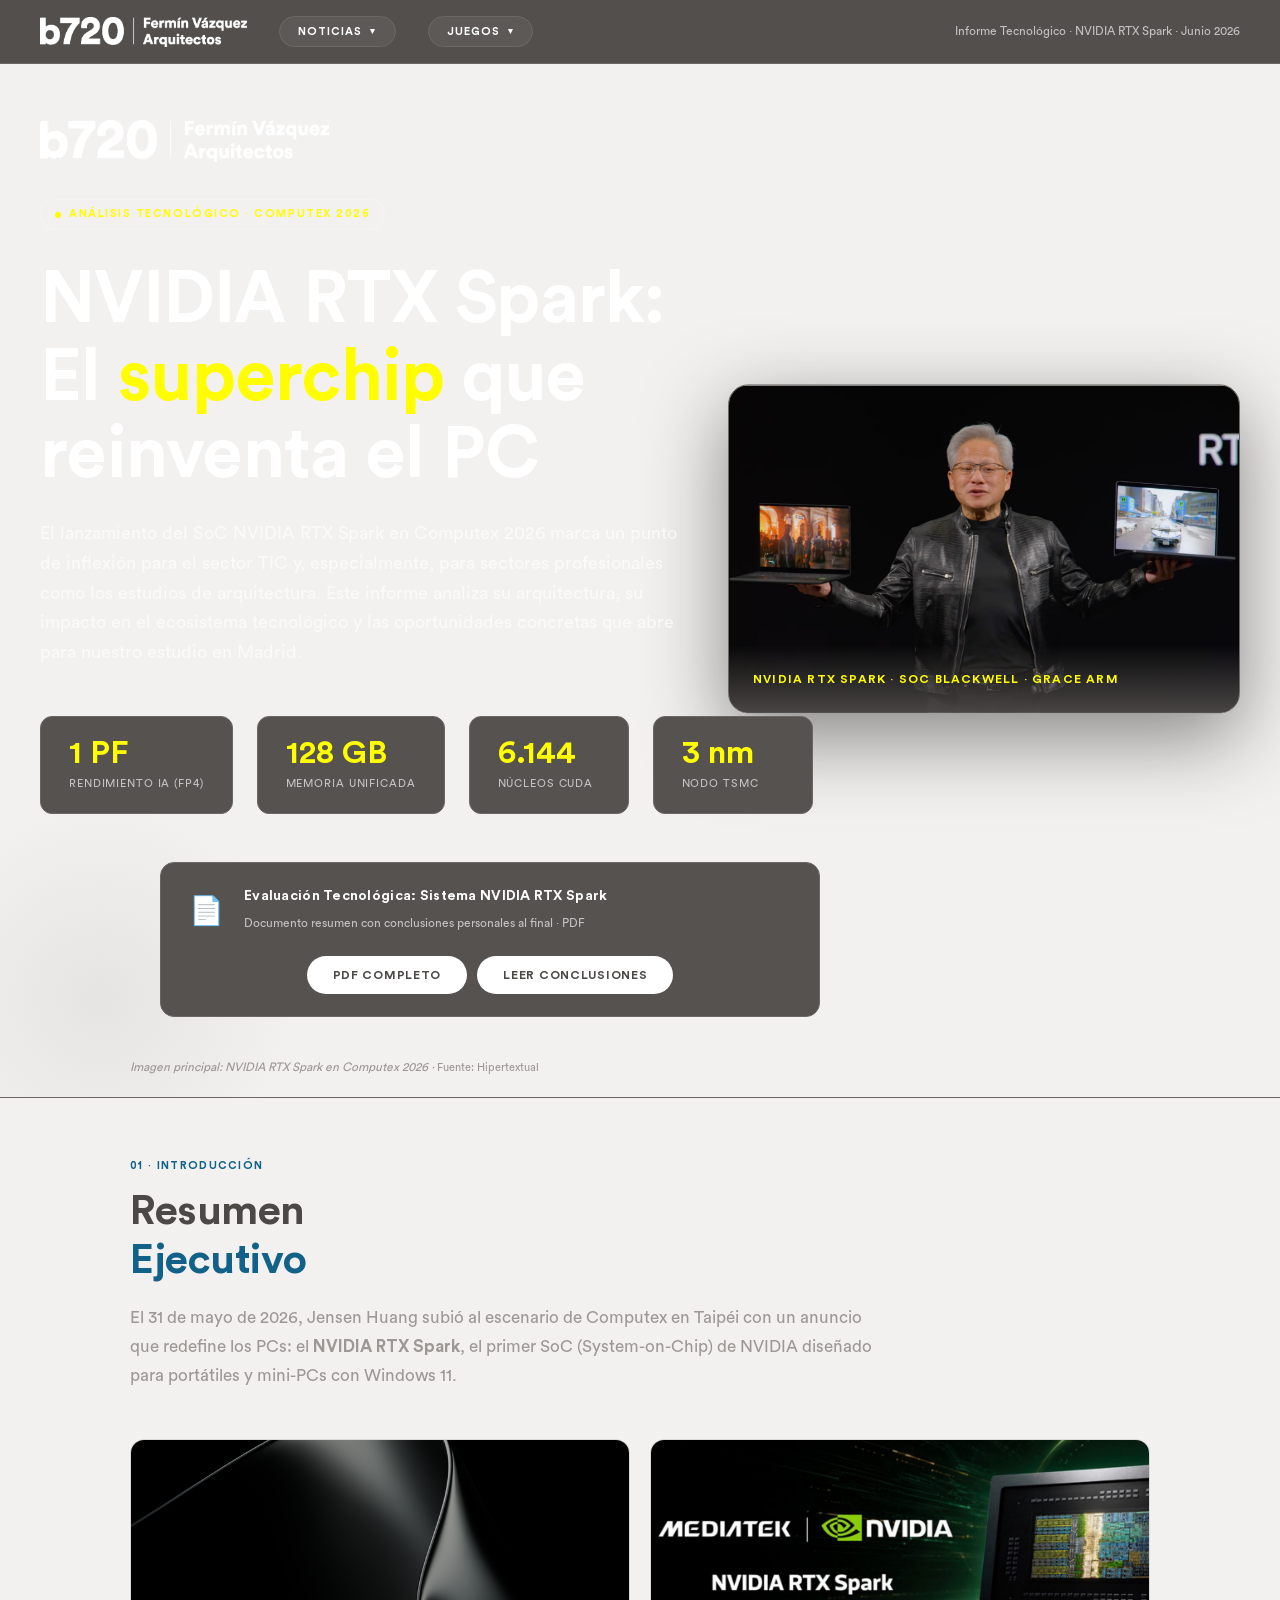
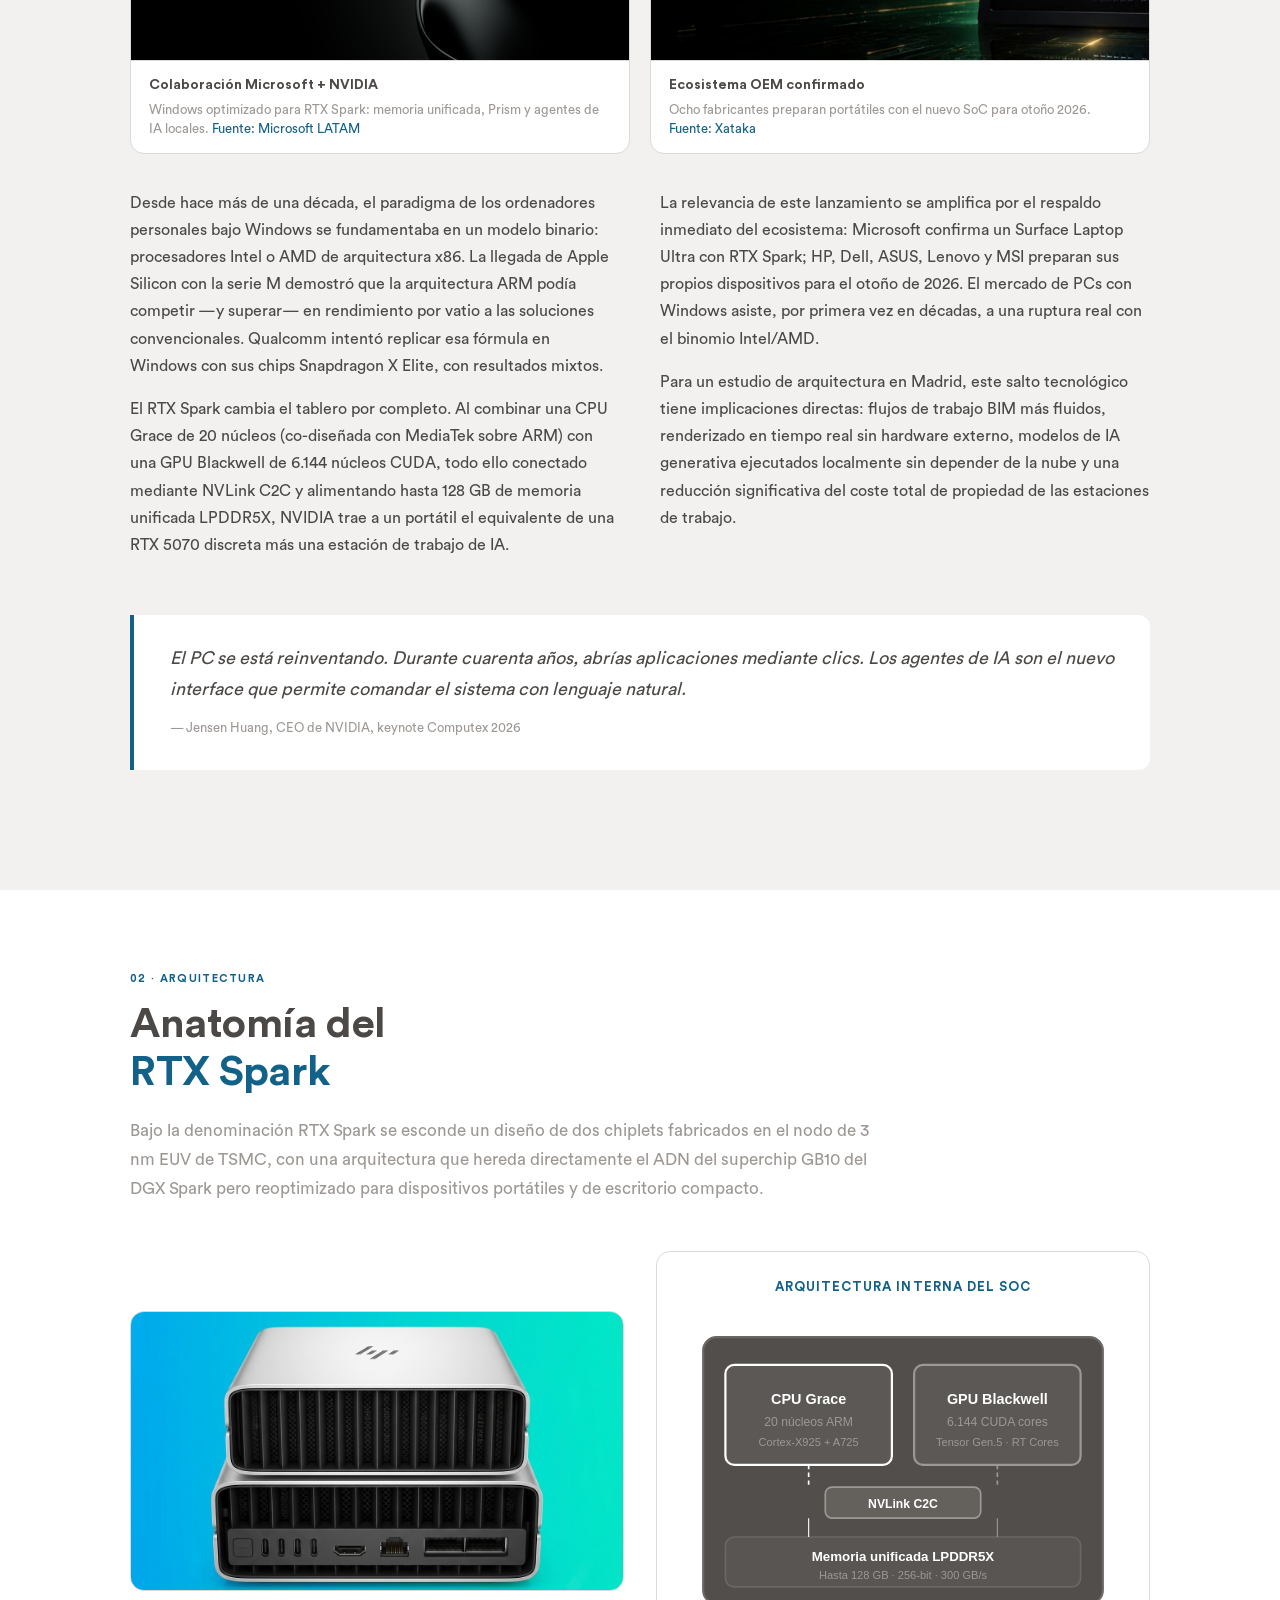
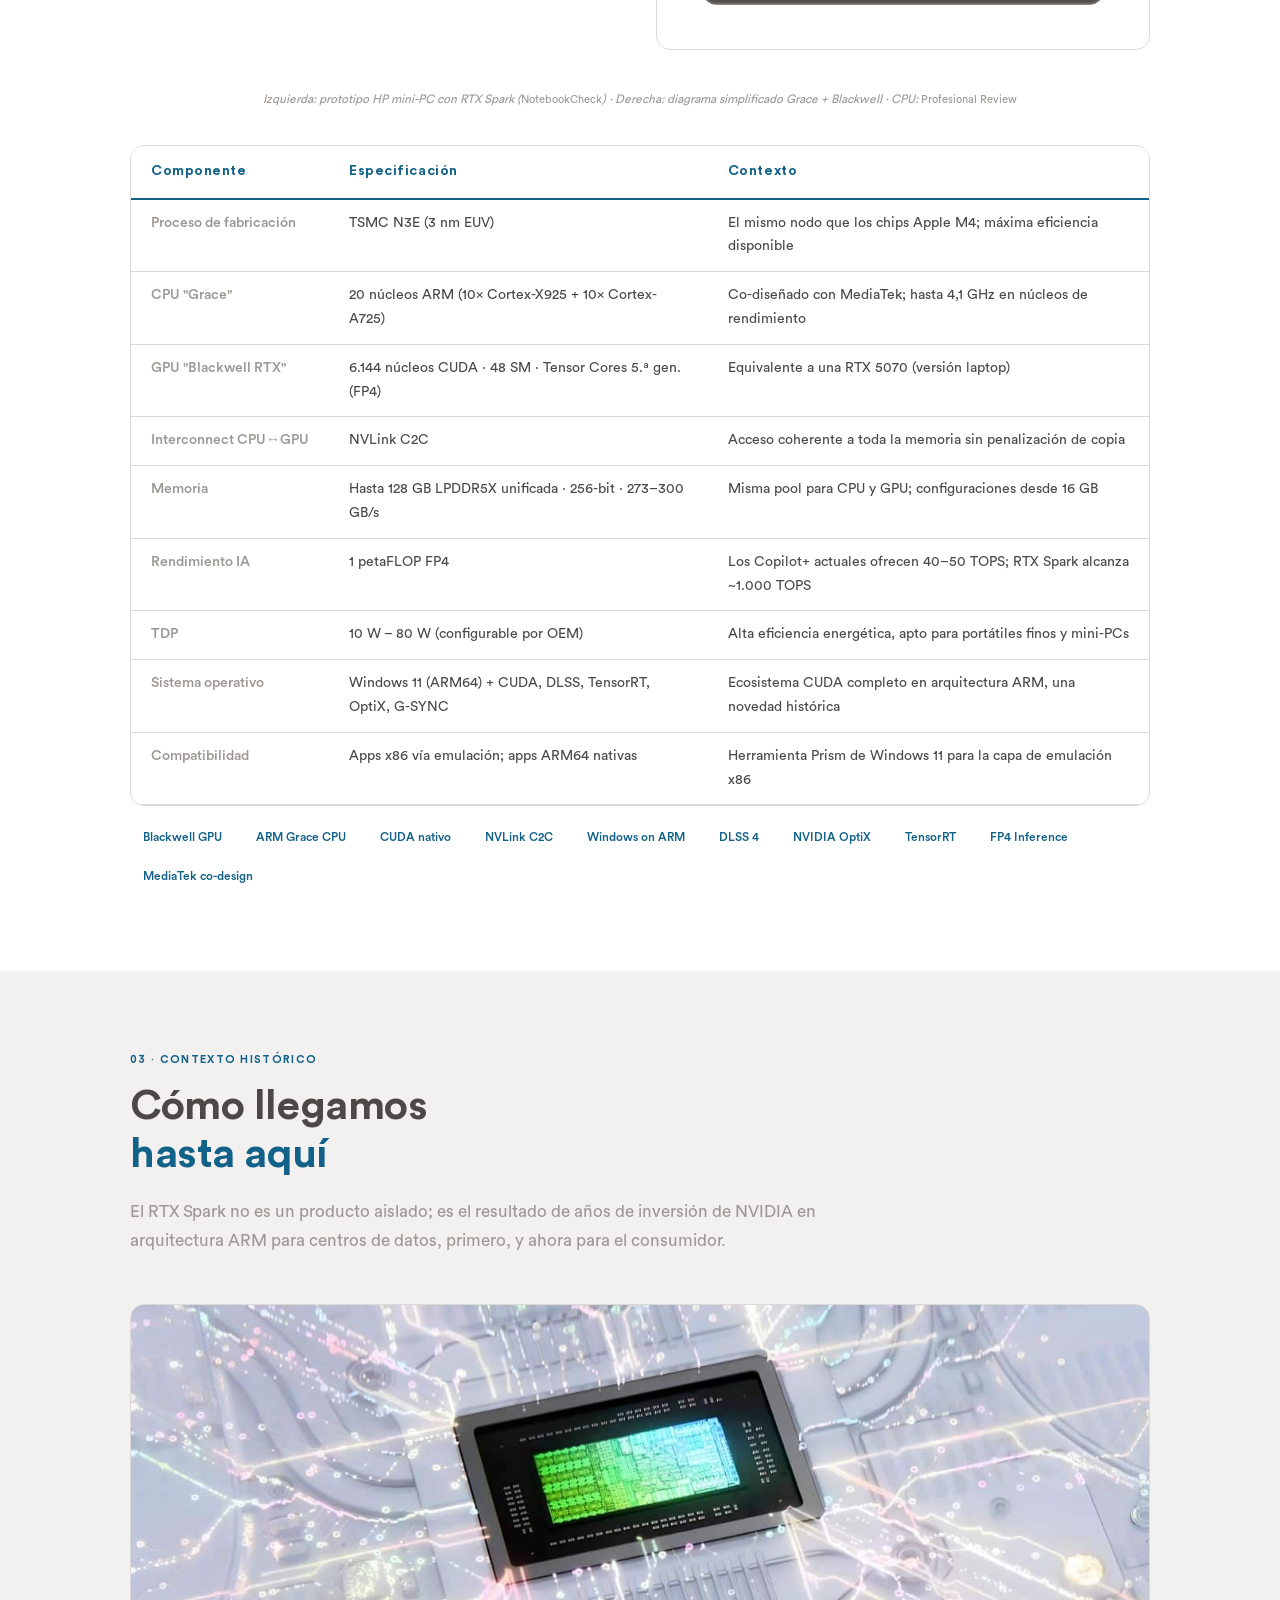
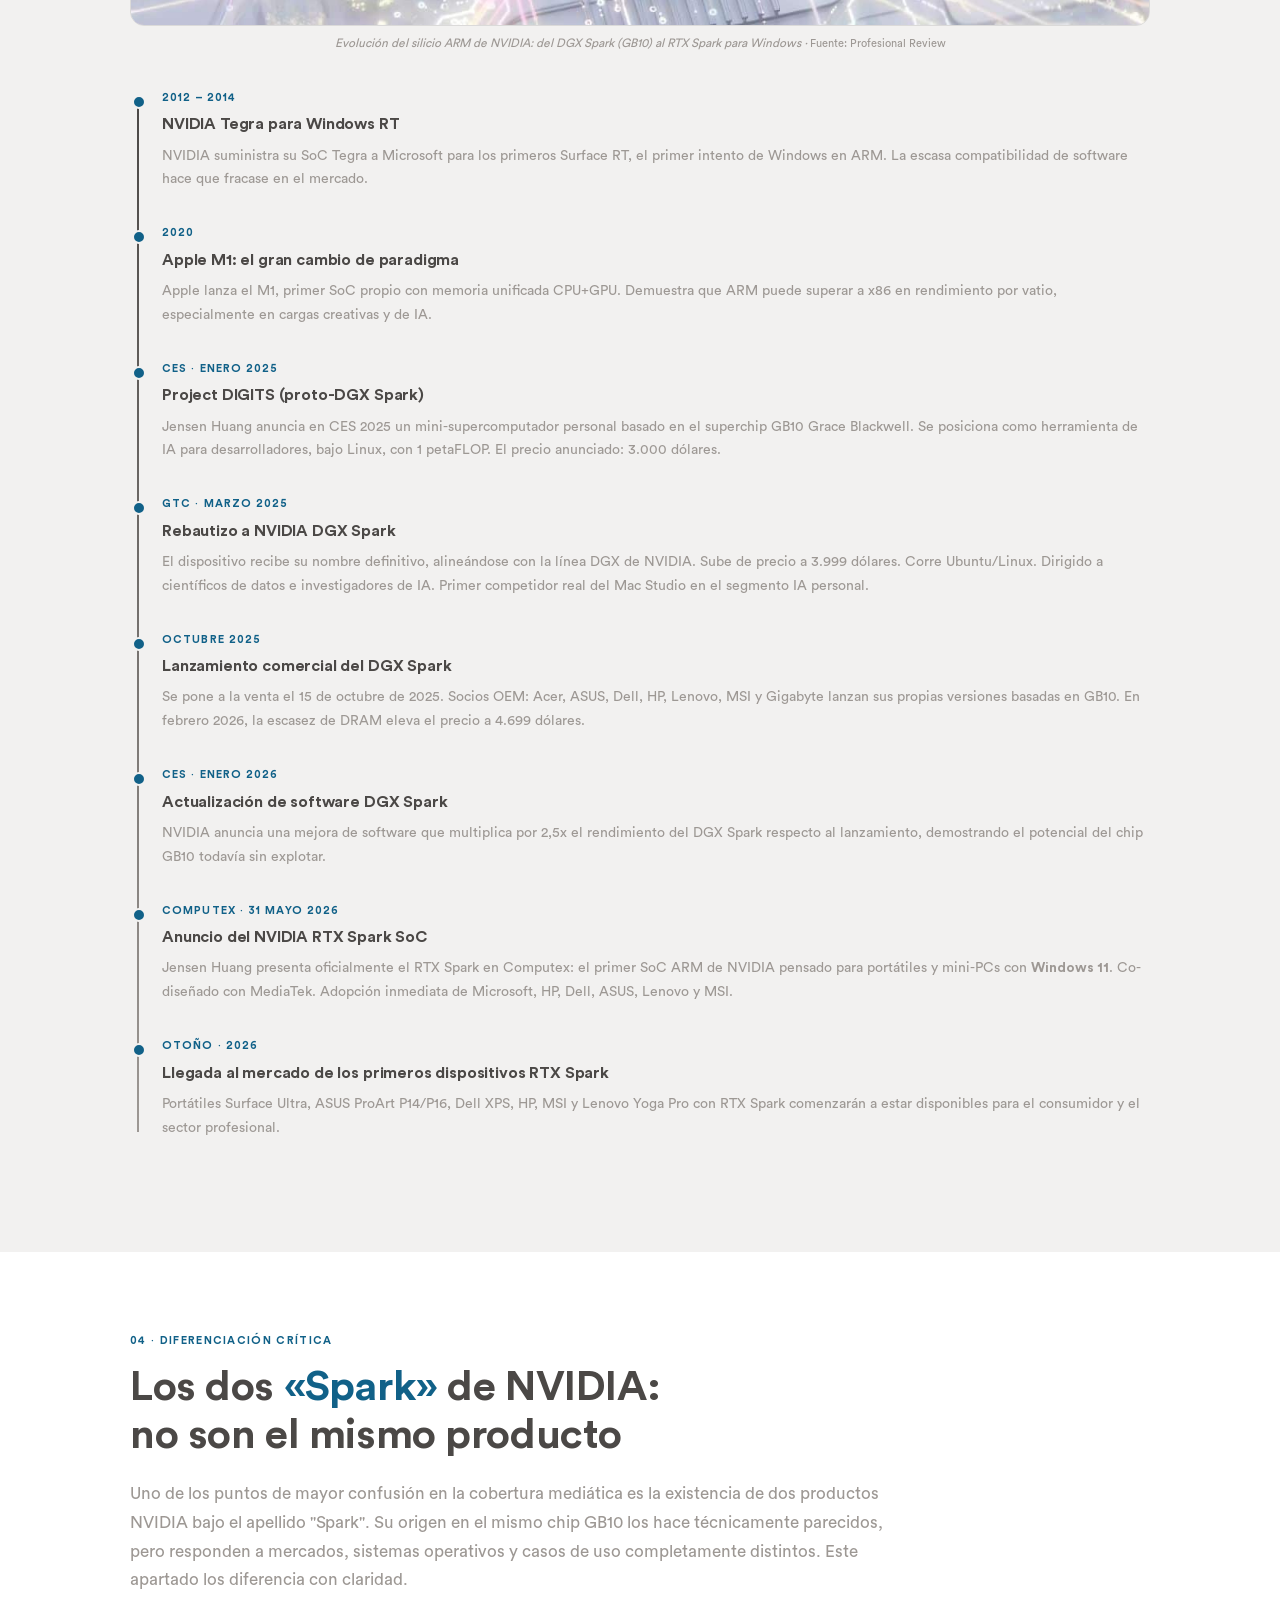
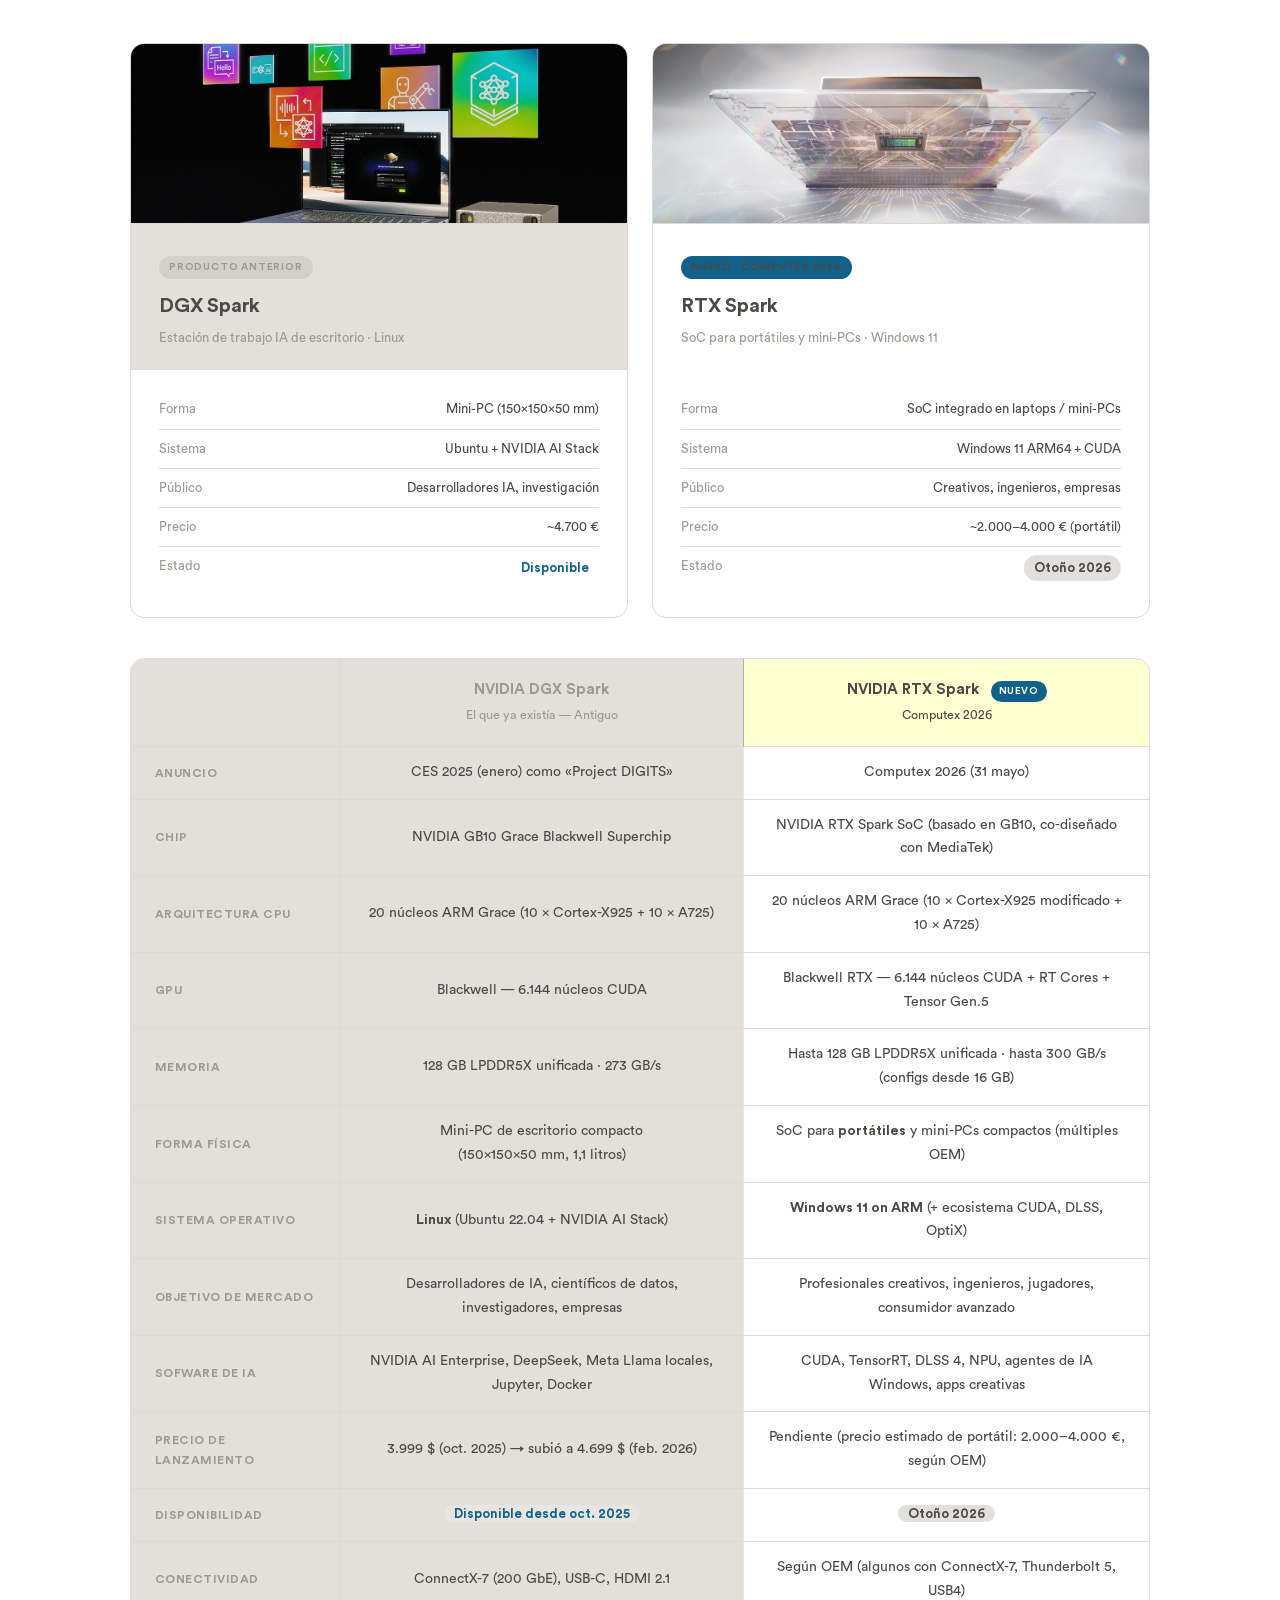
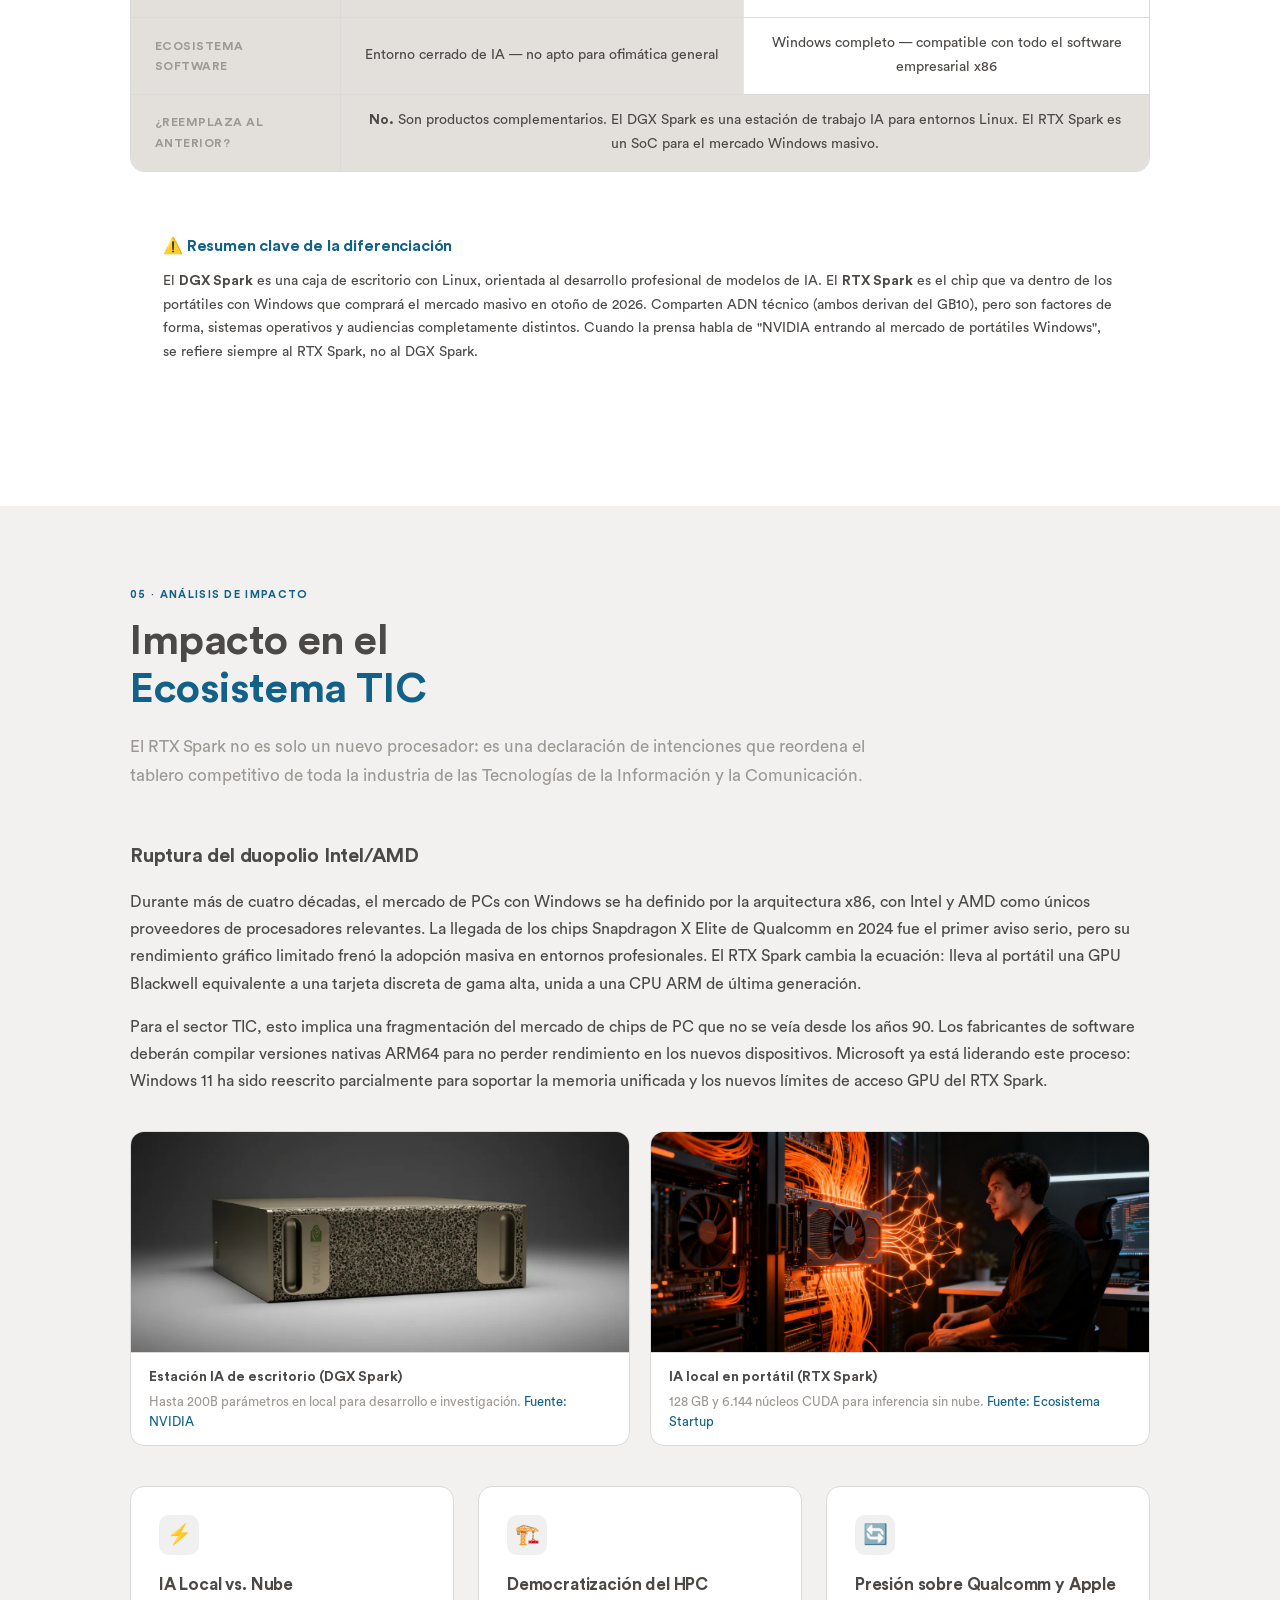
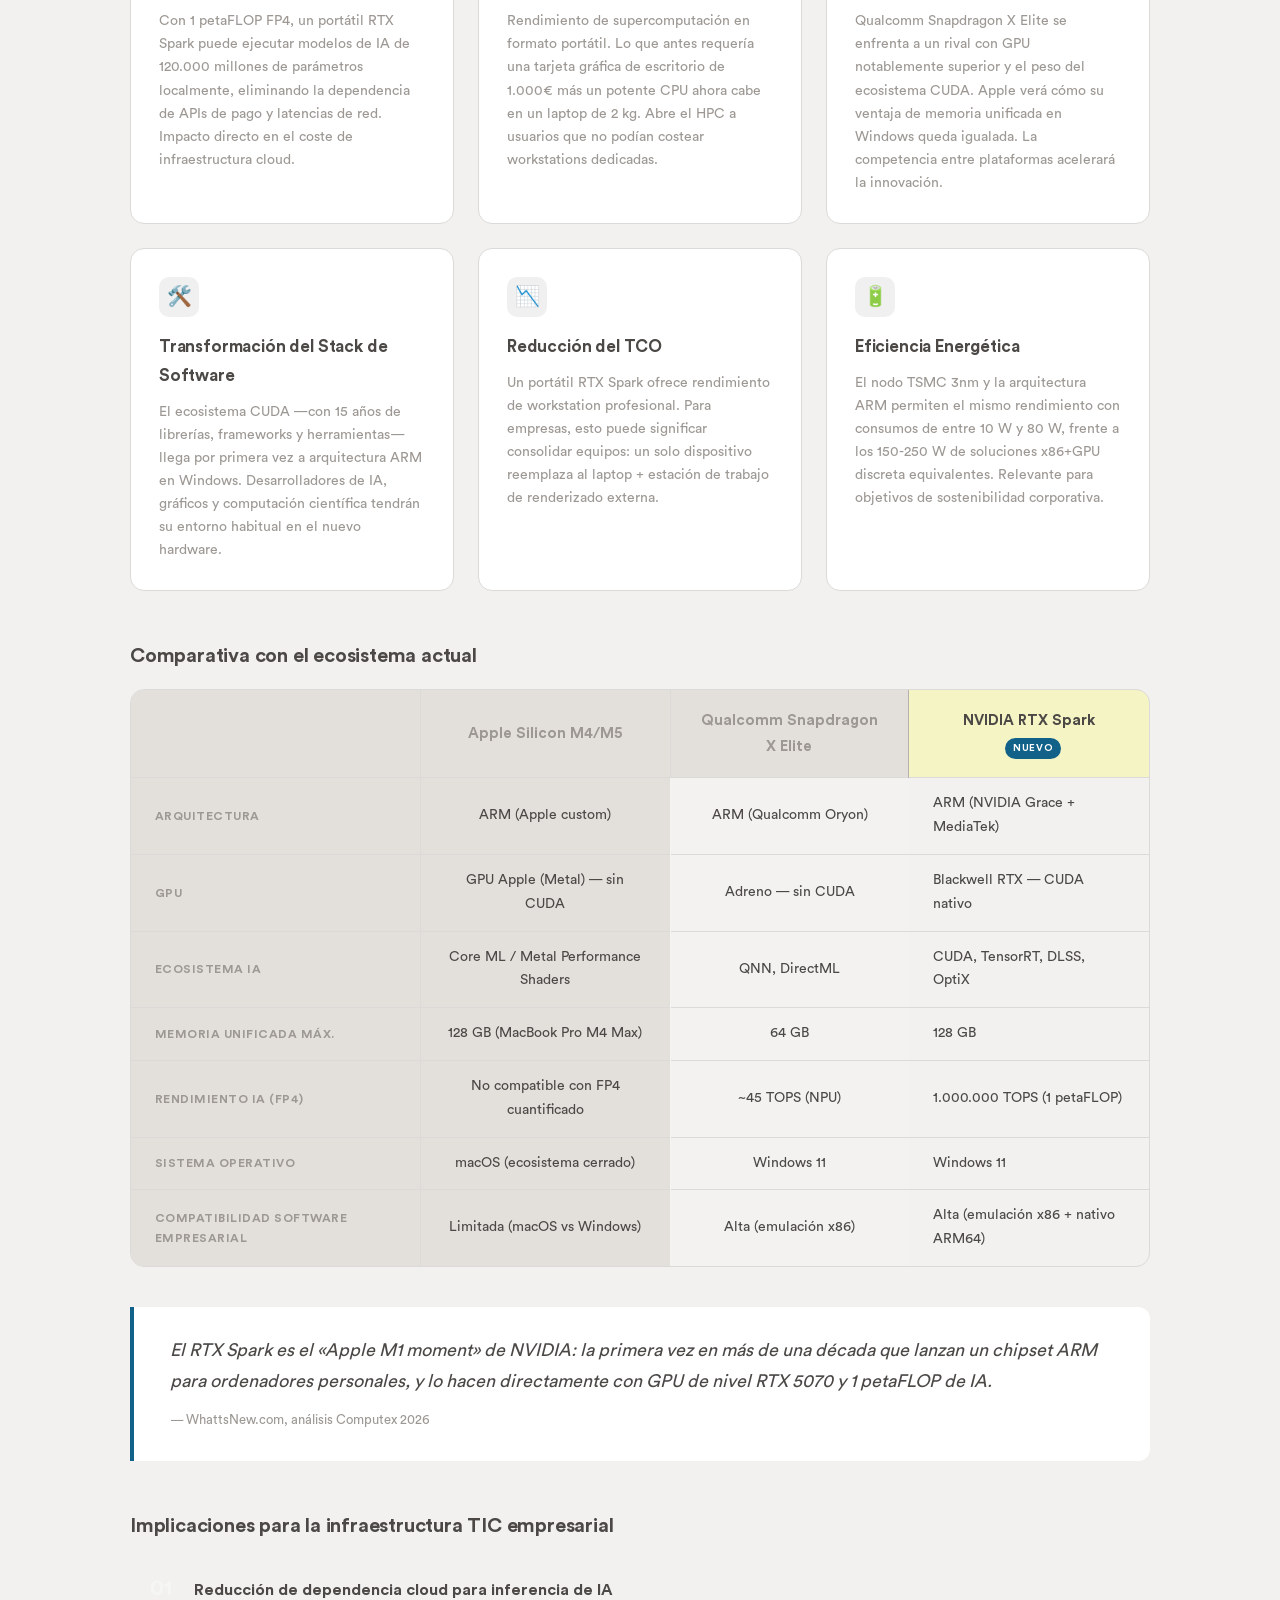
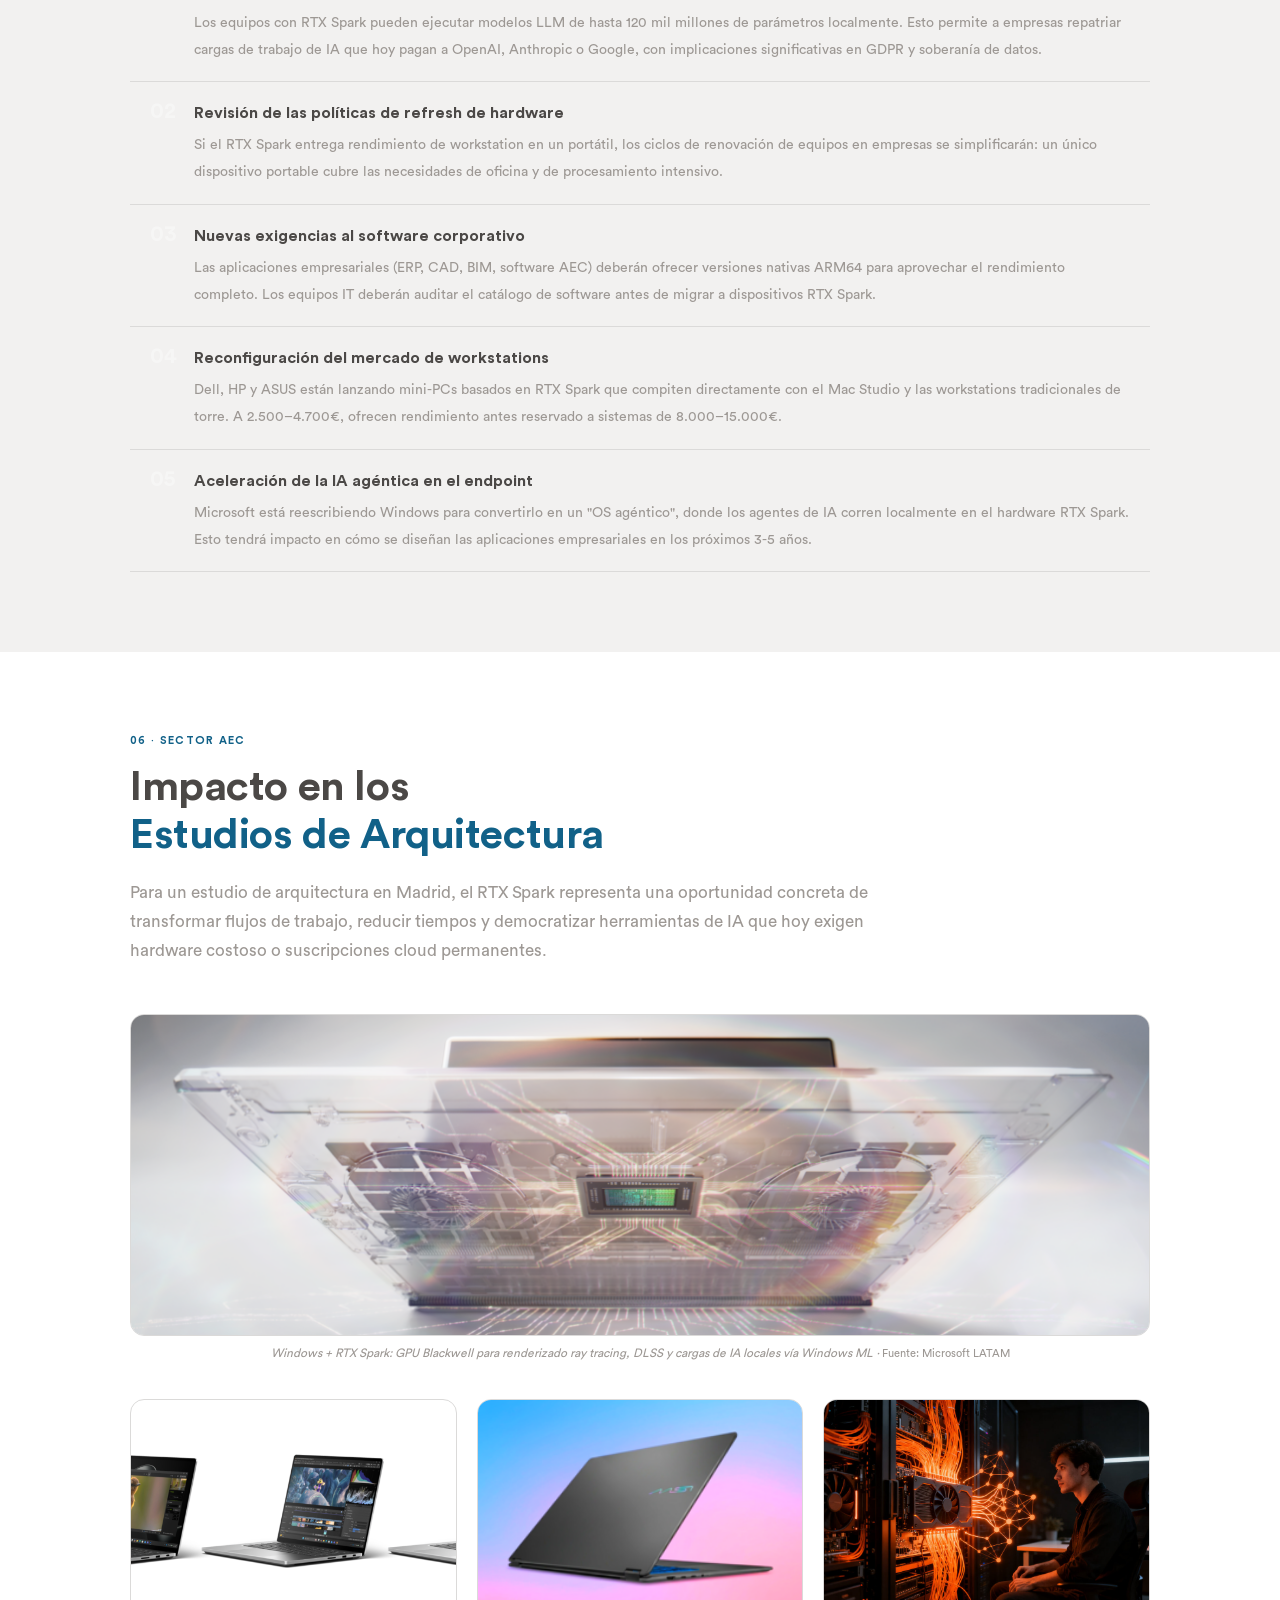
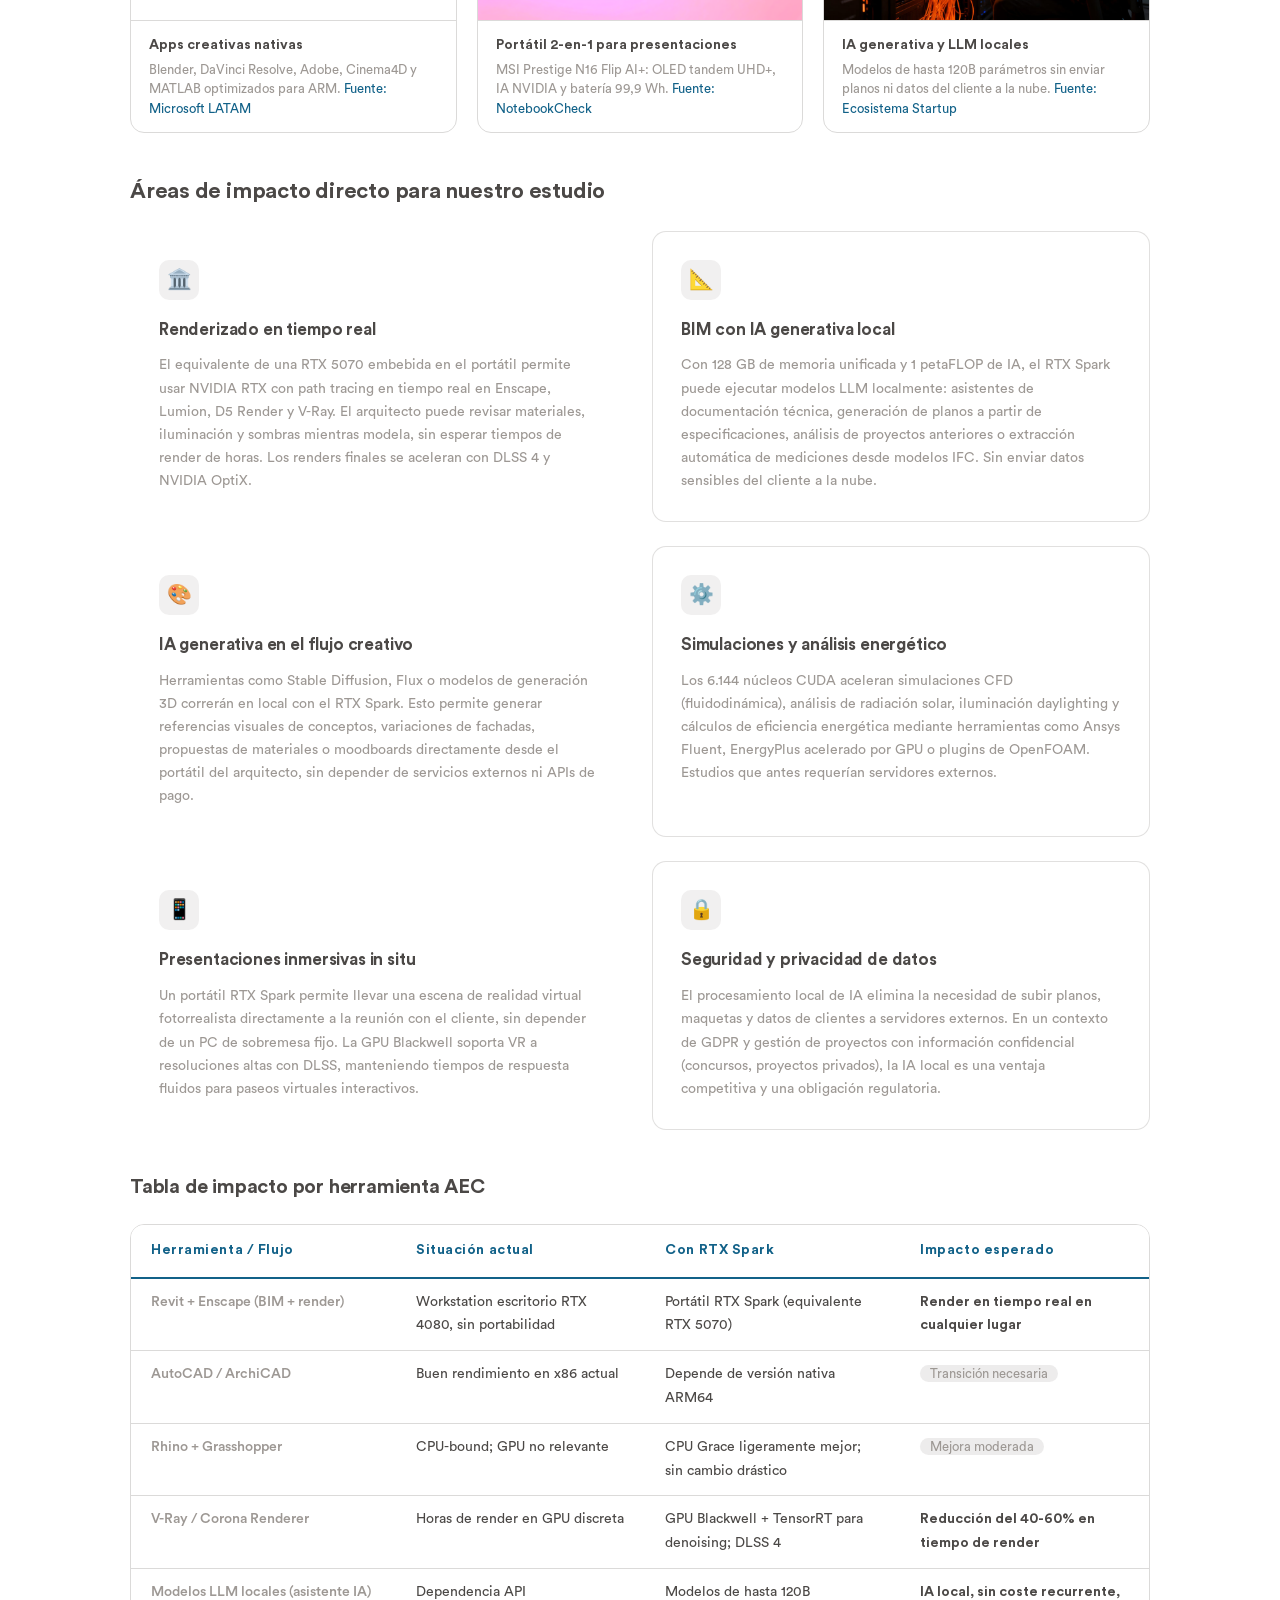
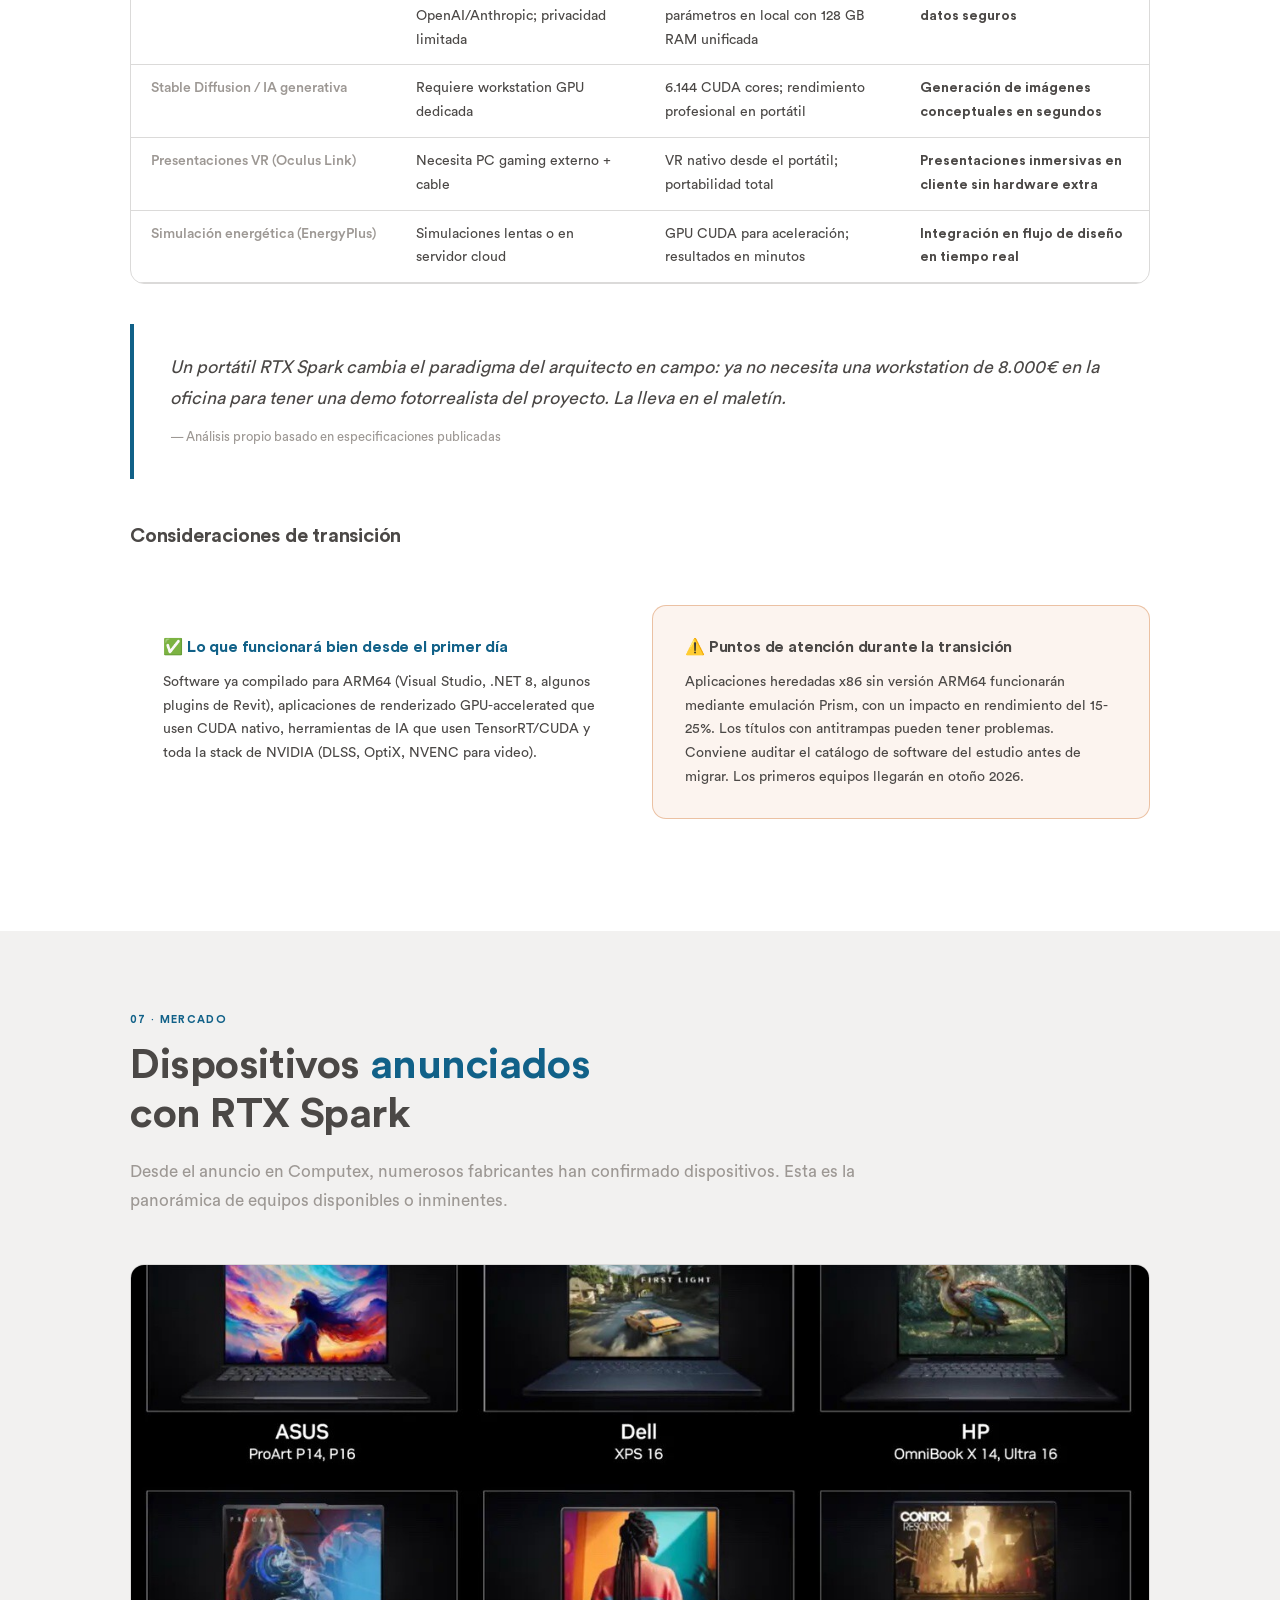
==== commit 9fda4f88: "Visor PDF Completo y Leer Conclusiones, PDF actualizado y design-system con Circular autoalojada Co-" ====
--- a/NVIDIA_RTX_Spark_Informe_Arquitectura.html
+++ b/NVIDIA_RTX_Spark_Informe_Arquitectura.html
@@ -315,6 +315,7 @@
       letter-spacing: .02em;
     }
     .hero-doc-text span { font-size: 12px; color: var(--muted); }
+    .hero-doc-btns { display: flex; gap: 10px; flex-wrap: wrap; }
     .pdf-btn {
       font-family: inherit;
       font-size: 12px;
@@ -357,6 +358,10 @@
       flex-direction: column;
       overflow: hidden;
       box-shadow: 0 32px 120px rgba(45,43,42,.7);
+    }
+    .pdf-modal-box.concl {
+      max-width: 760px;
+      max-height: 85vh;
     }
     .pdf-modal-head {
       display: flex;
@@ -1258,9 +1263,12 @@
       <div class="hero-doc-icon">📄</div>
       <div class="hero-doc-text">
         <strong>Evaluación Tecnológica: Sistema NVIDIA RTX Spark</strong>
-        <span>Documento resumido · Conclusiones y opinión personal al final, para una lectura ligera · PDF</span>
-      </div>
-      <button class="pdf-btn" id="openPdfBtn" type="button">Ver documento</button>
+        <span>Documento resumen con conclusiones personales al final · PDF</span>
+      </div>
+      <div class="hero-doc-btns">
+        <button class="pdf-btn" id="openPdfBtn" type="button">PDF Completo</button>
+        <button class="pdf-btn" id="openConclBtn" type="button">Leer Conclusiones</button>
+      </div>
     </div>
   </div>
   <div class="hero-img-wrap">
@@ -2273,15 +2281,15 @@
 
 <!-- ── MODAL VISOR PDF ─────────────────────────────────── -->
 <div class="pdf-modal" id="pdfModal" role="dialog" aria-modal="true" aria-label="Evaluación Tecnológica: Sistema NVIDIA RTX Spark">
-  <div class="pdf-modal-box">
+  <div class="pdf-modal-box" id="pdfModalBox">
     <div class="pdf-modal-head">
-      <strong>Evaluación Tecnológica · Sistema NVIDIA RTX Spark</strong>
+      <strong id="pdfModalTitle">Evaluación Tecnológica · Sistema NVIDIA RTX Spark</strong>
       <div class="pdf-modal-actions">
-        <a class="pdf-download" href="evaluacion-tecnologica-nvidia-rtx-spark.pdf" download>Descargar</a>
+        <a class="pdf-download" href="evaluacion-tecnologica-nvidia-rtx-spark.pdf?v=20260612" download>Descargar</a>
         <button class="pdf-close" id="closePdfBtn" type="button" aria-label="Cerrar visor">✕</button>
       </div>
     </div>
-    <iframe id="pdfFrame" data-src="evaluacion-tecnologica-nvidia-rtx-spark.pdf#view=FitH" title="Visor PDF — Evaluación Tecnológica NVIDIA RTX Spark"></iframe>
+    <iframe id="pdfFrame" data-src="evaluacion-tecnologica-nvidia-rtx-spark.pdf?v=20260612#view=FitH" title="Visor PDF — Evaluación Tecnológica NVIDIA RTX Spark"></iframe>
   </div>
 </div>
 
@@ -2352,13 +2360,27 @@
 
   var modal = document.getElementById('pdfModal');
   var frame = document.getElementById('pdfFrame');
-  document.getElementById('openPdfBtn').addEventListener('click', function () {
-    if (!frame.src) frame.src = frame.dataset.src;
+  var modalBox = document.getElementById('pdfModalBox');
+  var modalTitle = document.getElementById('pdfModalTitle');
+  var PDF_FULL = 'evaluacion-tecnologica-nvidia-rtx-spark.pdf?v=20260612#view=FitH';
+  var PDF_CONCL = 'evaluacion-tecnologica-nvidia-rtx-spark.pdf?v=20260612#page=8&view=FitH';
+  function openModal(opts) {
+    frame.src = opts.src;
+    modalTitle.textContent = opts.title;
+    modalBox.classList.toggle('concl', !!opts.concl);
     modal.classList.add('open');
     document.body.style.overflow = 'hidden';
+  }
+  document.getElementById('openPdfBtn').addEventListener('click', function () {
+    openModal({ src: PDF_FULL, title: 'Evaluación Tecnológica: Sistema NVIDIA RTX Spark', concl: false });
+  });
+  document.getElementById('openConclBtn').addEventListener('click', function () {
+    openModal({ src: PDF_CONCL, title: 'Conclusiones — opinión personal', concl: true });
   });
   function closeModal() {
     modal.classList.remove('open');
+    frame.src = '';
+    modalBox.classList.remove('concl');
     document.body.style.overflow = '';
   }
   document.getElementById('closePdfBtn').addEventListener('click', closeModal);
--- a/design-system/tokens.css
+++ b/design-system/tokens.css
@@ -0,0 +1,81 @@
+/* ============================================================
+   Design tokens — b720 Fermín Vázquez Arquitectos
+   Fuentes: b720.com/es/ (kit Elementor, 2026-06-12)
+            + manual IN-Formación v1.3 (Colores.pdf)
+   Regla de oro: el negro puro #000 está PROHIBIDO.
+   ============================================================ */
+
+/* Circular Std — autoalojada en este repo (design-system/fonts/),
+   con el hotlink de b720.com como respaldo si faltara el archivo. */
+@font-face {
+  font-family: 'Circular';
+  font-style: normal;
+  font-weight: 400;
+  font-display: swap;
+  src: url('fonts/CircularStd-Book.otf') format('opentype'),
+       url('https://b720.com/wp-content/uploads/2022/02/CircularStd-Book.woff2') format('woff2');
+}
+@font-face {
+  font-family: 'Circular';
+  font-style: normal;
+  font-weight: 500;
+  font-display: swap;
+  src: url('fonts/CircularStd-Medium.otf') format('opentype');
+}
+@font-face {
+  font-family: 'Circular';
+  font-style: normal;
+  font-weight: 700;
+  font-display: swap;
+  src: url('fonts/CircularStd-Bold.ttf') format('truetype'),
+       url('https://b720.com/wp-content/uploads/2022/02/CircularStd-Bold.woff2') format('woff2');
+}
+@font-face {
+  font-family: 'Circular';
+  font-style: normal;
+  font-weight: 900;
+  font-display: swap;
+  src: url('fonts/CircularStd-Black.otf') format('opentype');
+}
+
+:root {
+  /* —— Paleta principal (Colores.pdf) ——————————— */
+  --b720-gris-claro:    #F2F1F0;  /* fondo de página; nunca como texto */
+  --b720-black-0961:    #9D9894;  /* texto secundario sobre blanco     */
+  --b720-neutral-black: #4B4846;  /* el oscuro corporativo             */
+  --b720-blanco:        #FFFFFF;  /* texto/logos sobre fondos oscuros  */
+
+  /* —— Secundarios (Colores.pdf) ———————————————— */
+  --b720-azul:    #116188;
+  --b720-verde:   #879F41;
+  --b720-naranja: #D27533;
+
+  /* —— Tokens web (extraídos de b720.com) ———————— */
+  --b720-accent:      #FFFD00;   /* amarillo: subrayados y hovers, con mesura */
+  --b720-accent-soft: #F9F8A6;
+  --b720-surface-1:   #E3E0DC;
+  --b720-surface-2:   #DBDAD9;
+  --b720-surface-3:   #CECCCB;
+
+  /* —— Semánticos ——————————————————————————————— */
+  --b720-bg:           var(--b720-gris-claro);
+  --b720-bg-card:      var(--b720-blanco);
+  --b720-bg-inverse:   var(--b720-neutral-black); /* topbar/footer: Blanco sobre Neutral Black */
+  --b720-text:         var(--b720-neutral-black);
+  --b720-text-muted:   var(--b720-black-0961);
+  --b720-text-inverse: var(--b720-blanco);
+  --b720-border:       var(--b720-surface-3);
+
+  /* —— Tipografía ——————————————————————————————— */
+  --b720-font-base: 'Circular', 'Helvetica Neue', Helvetica, Arial, sans-serif;
+  --b720-weight-book: 400;
+  --b720-weight-bold: 700;   /* títulos h1–h4 siempre bold */
+  --b720-lh-heading: 1.1;
+  --b720-lh-body: 1.6;
+  --b720-tracking-label: 1.2px;
+
+  /* —— Layout ———————————————————————————————————— */
+  --b720-container: 1140px;  /* ancho de contenedor de b720.com   */
+  --b720-radius: 0;          /* identidad plana: esquinas rectas  */
+  --b720-shadow-subtle: 0 1px 0 rgba(75, 72, 70, 0.08);
+}
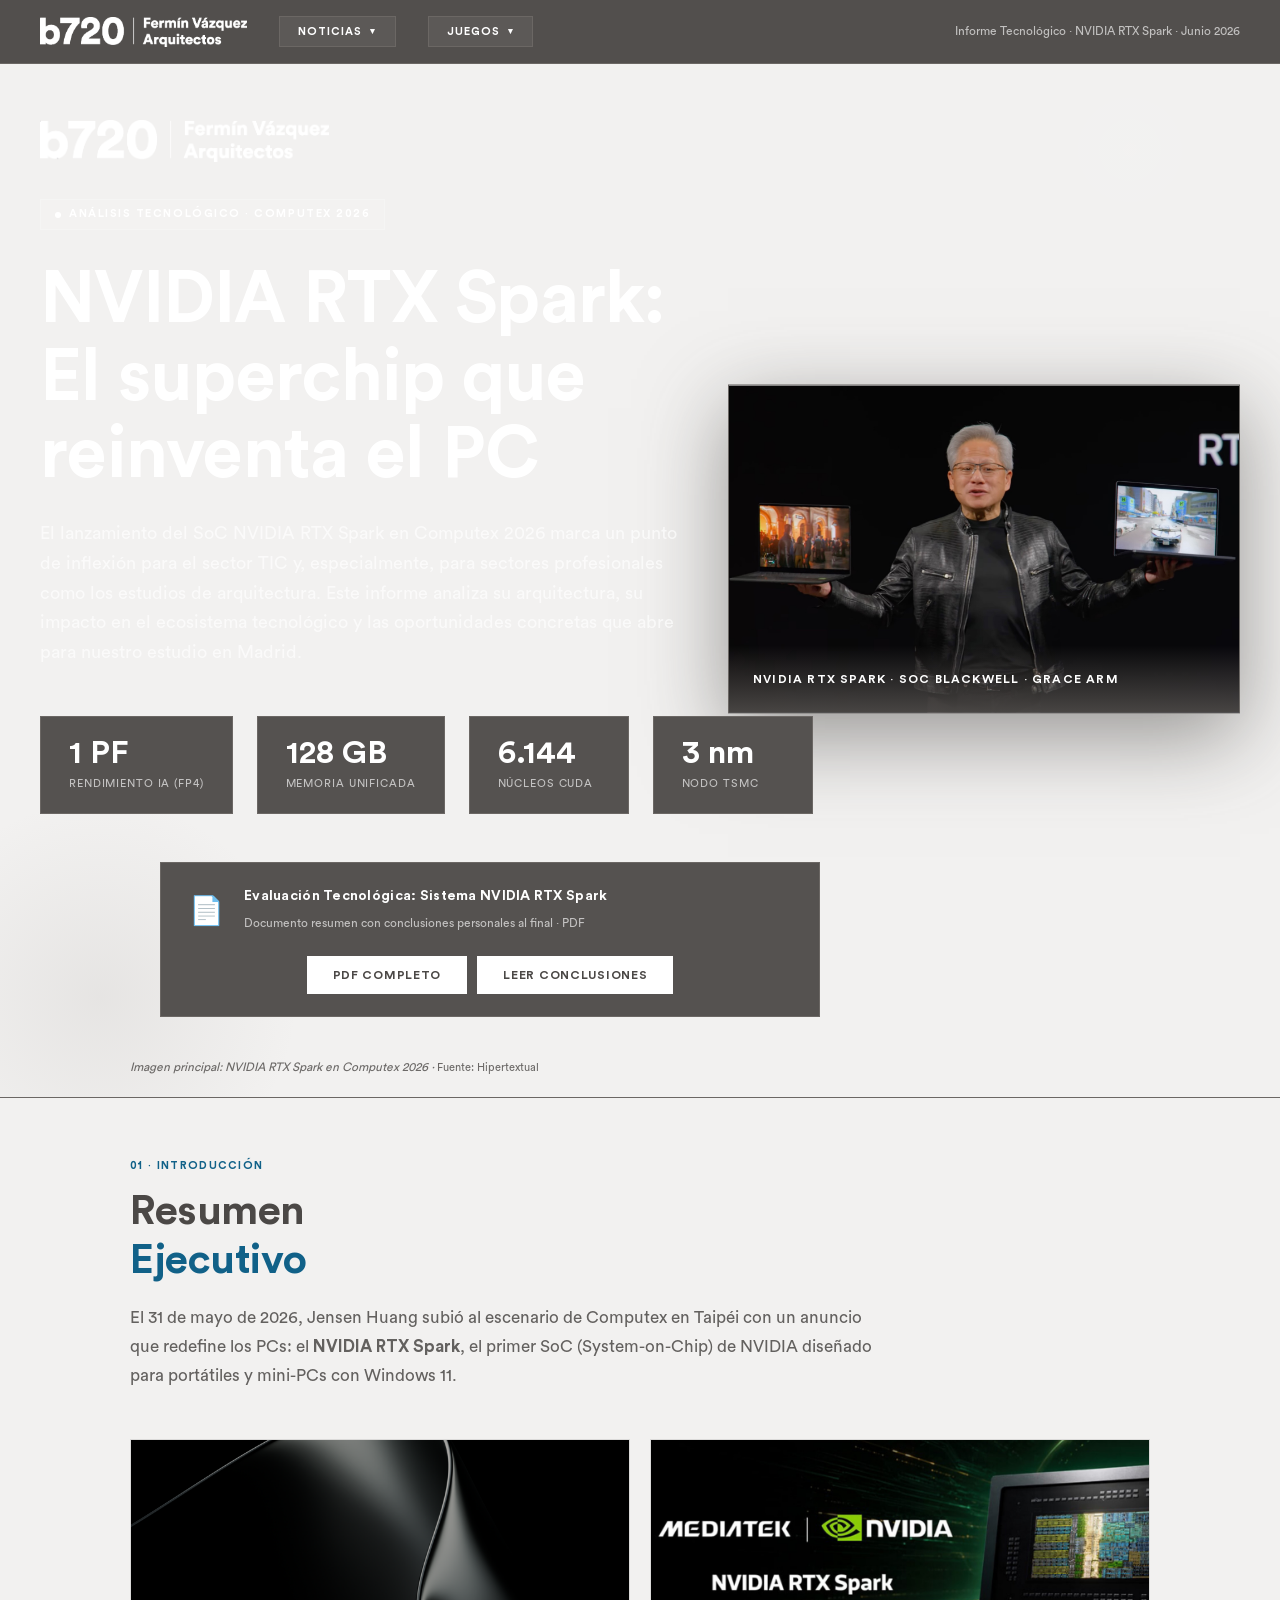
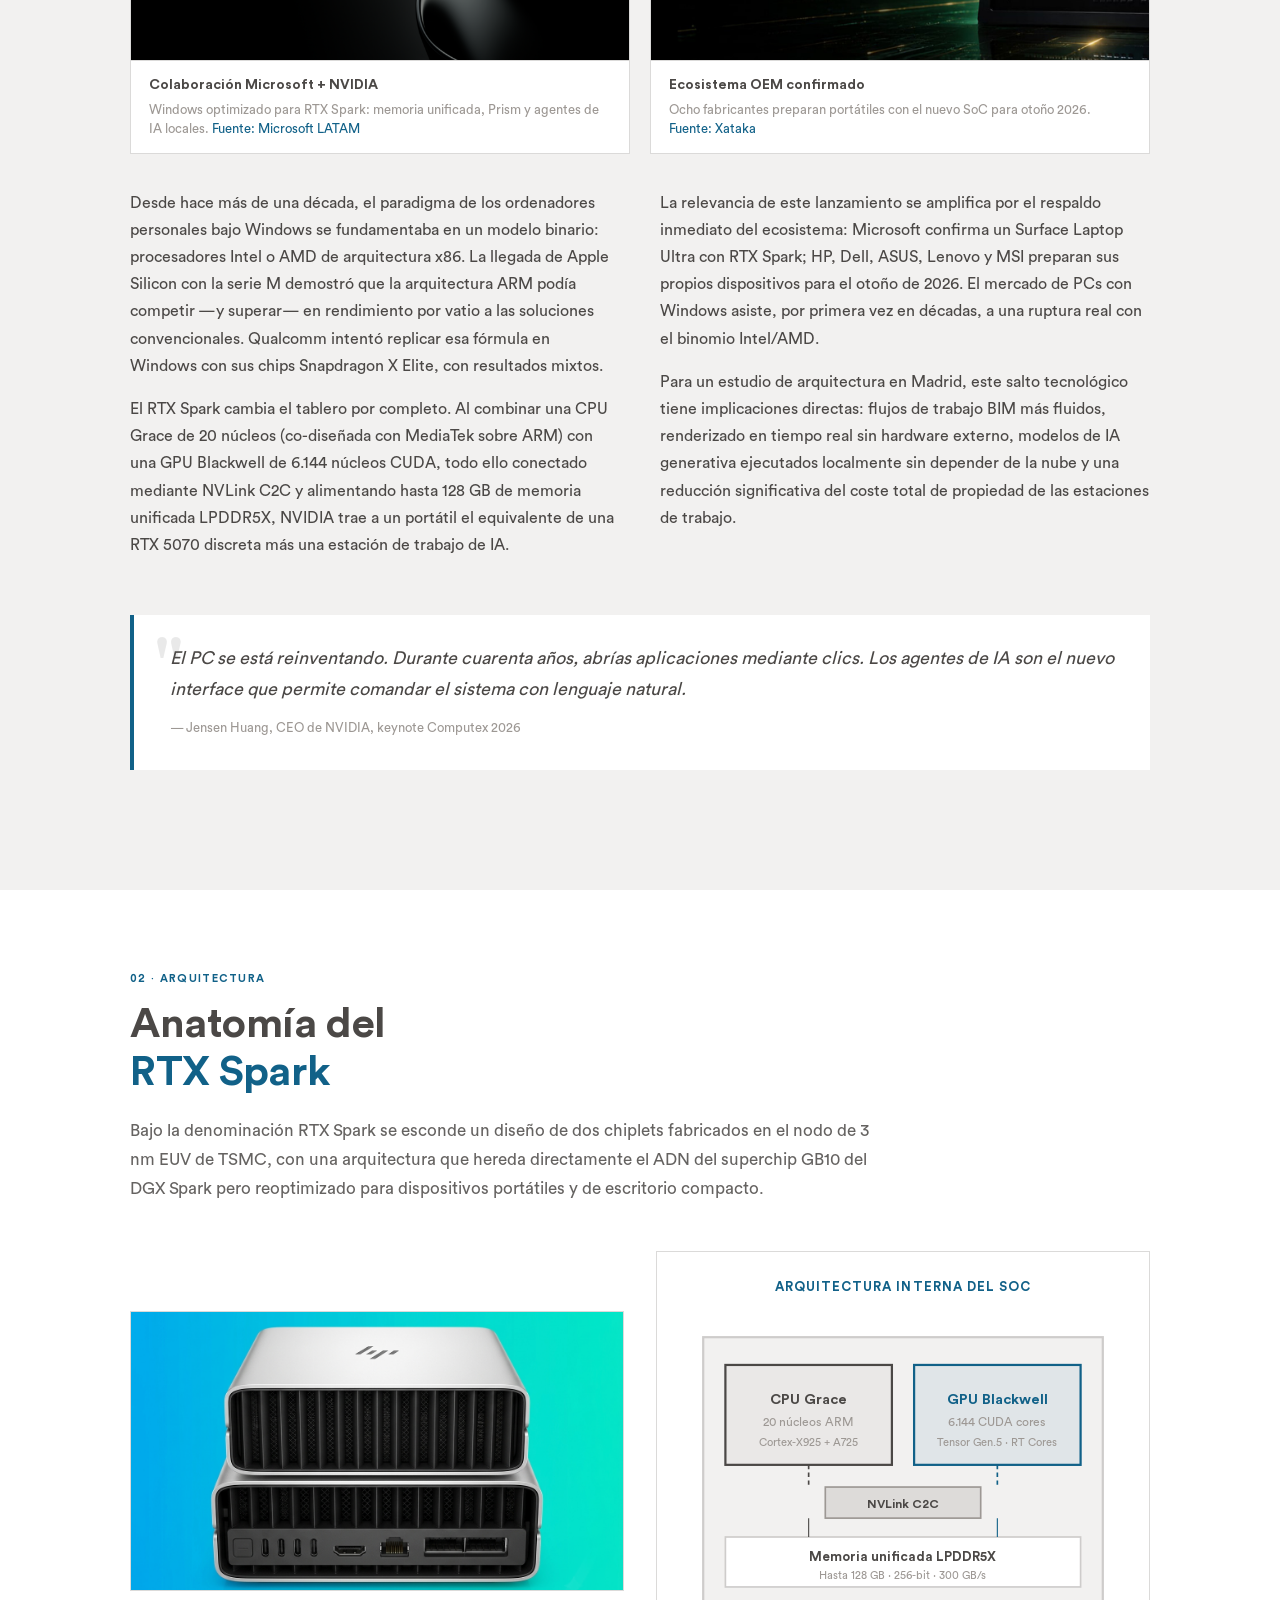
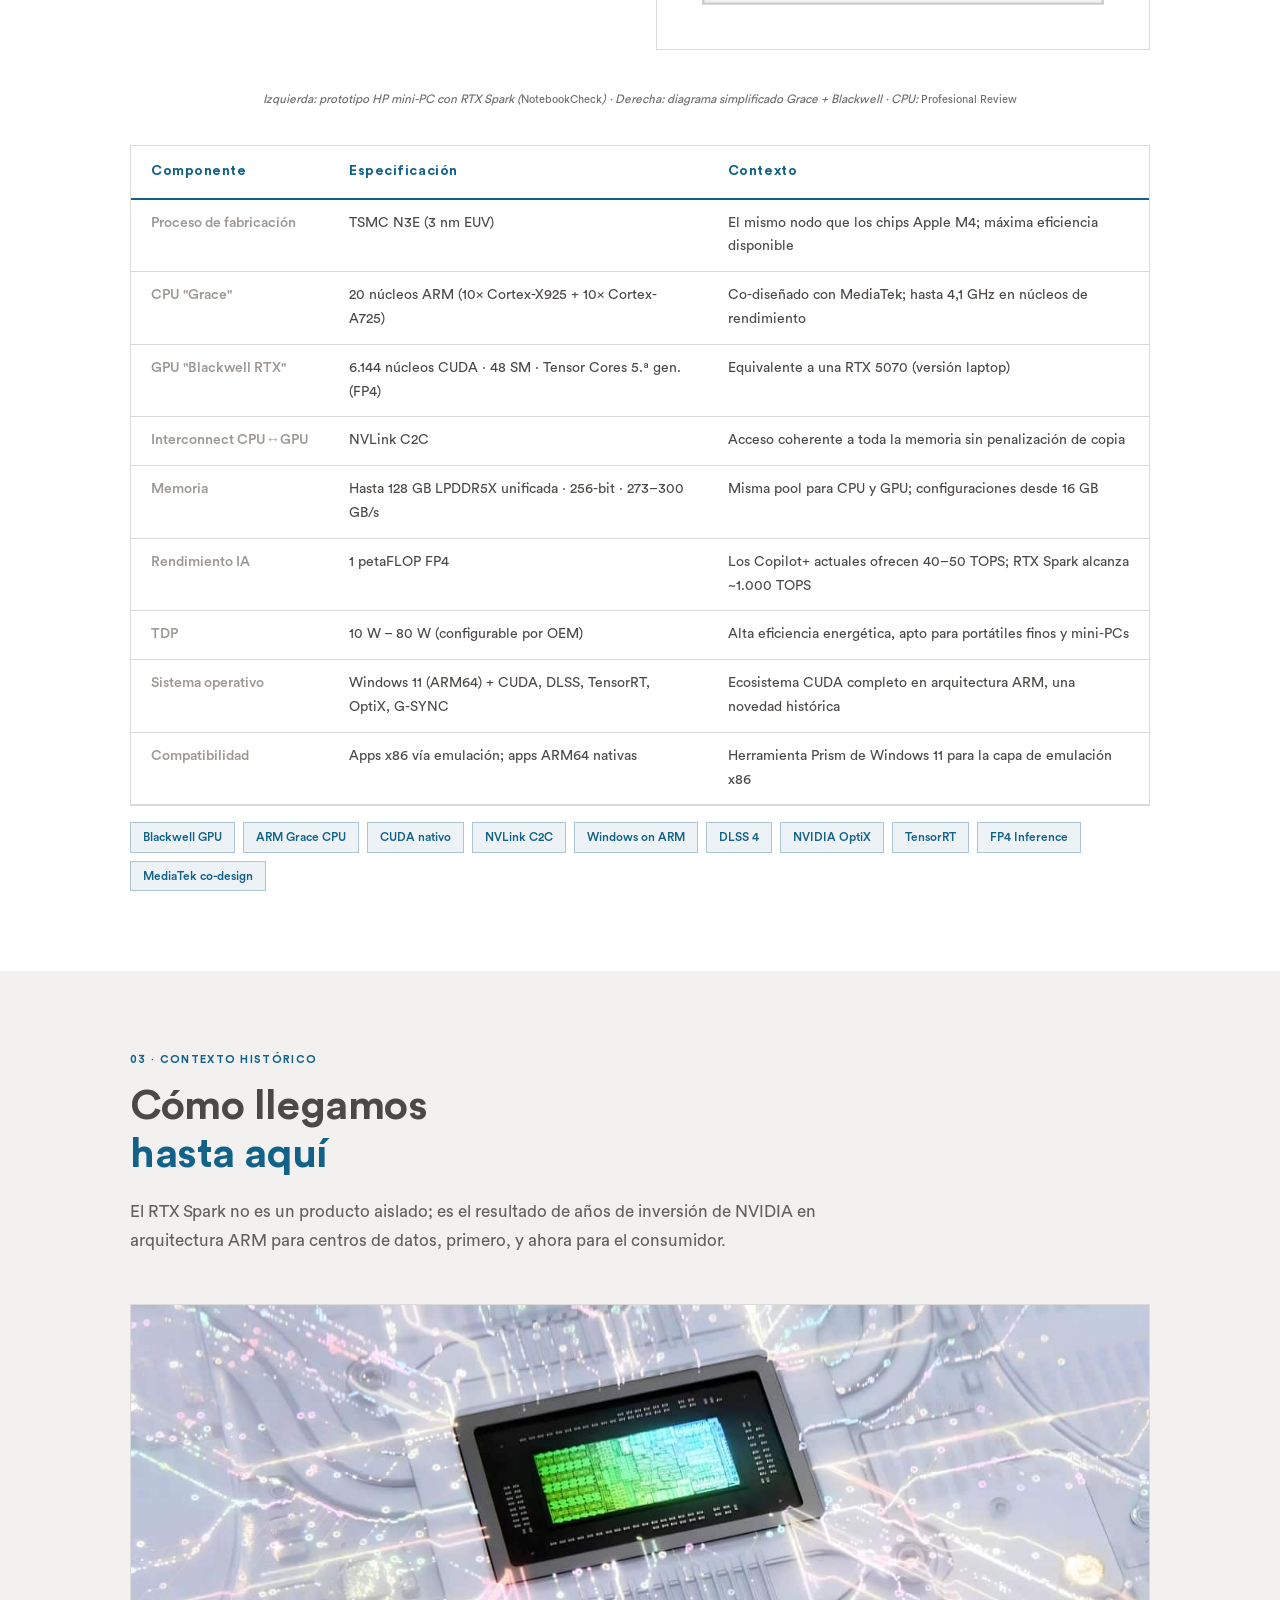
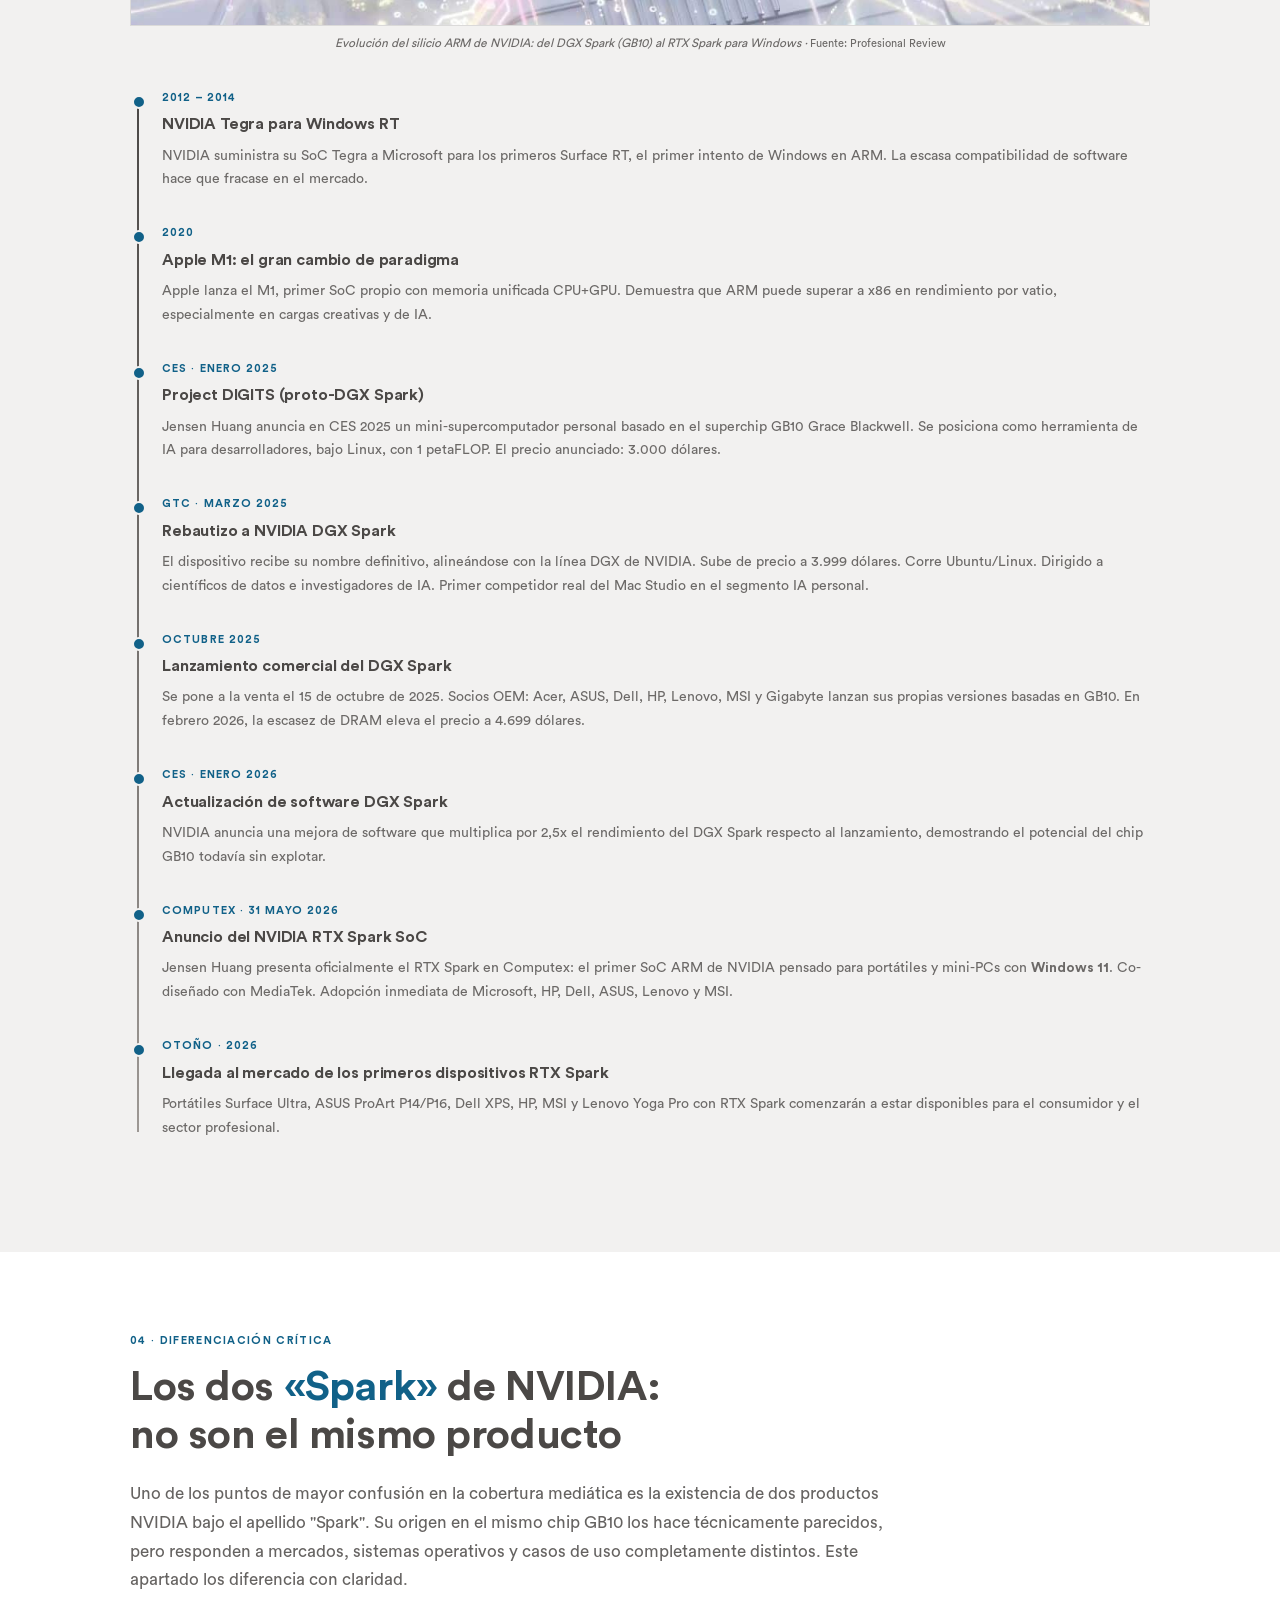
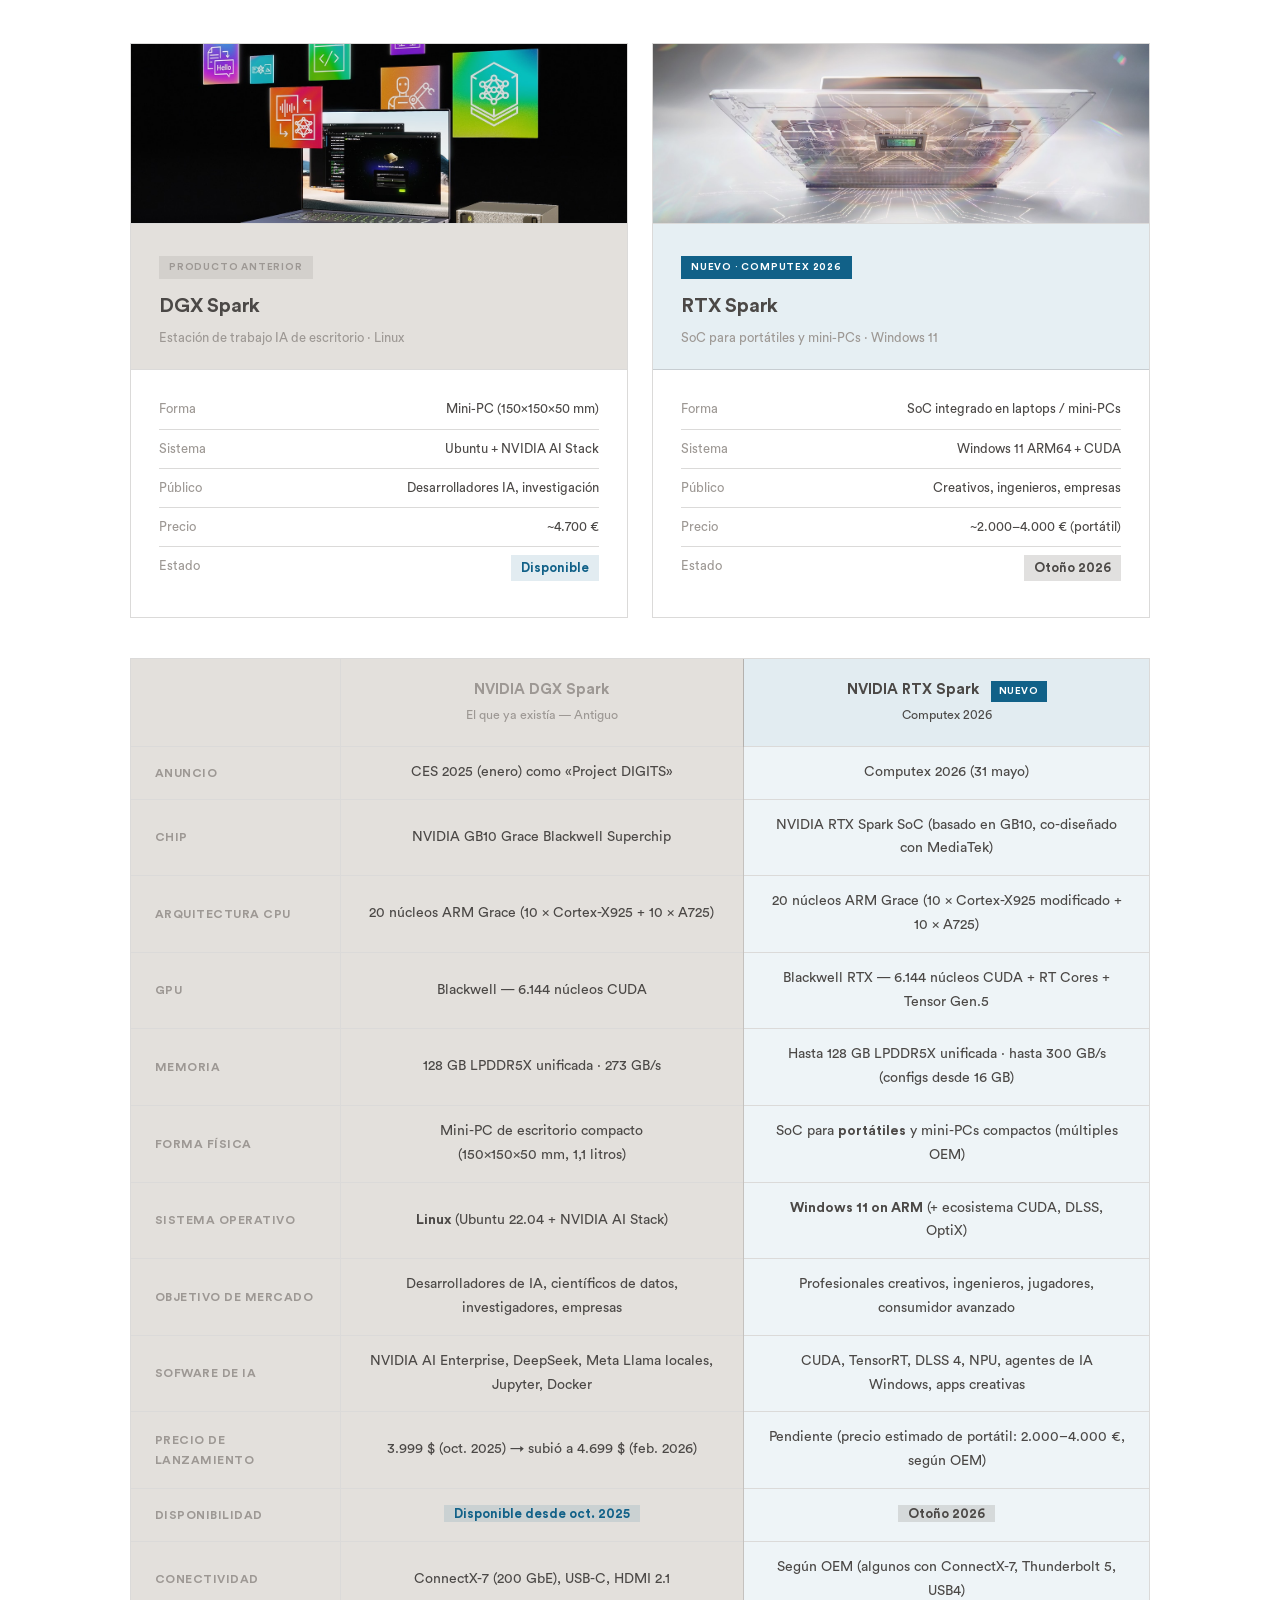
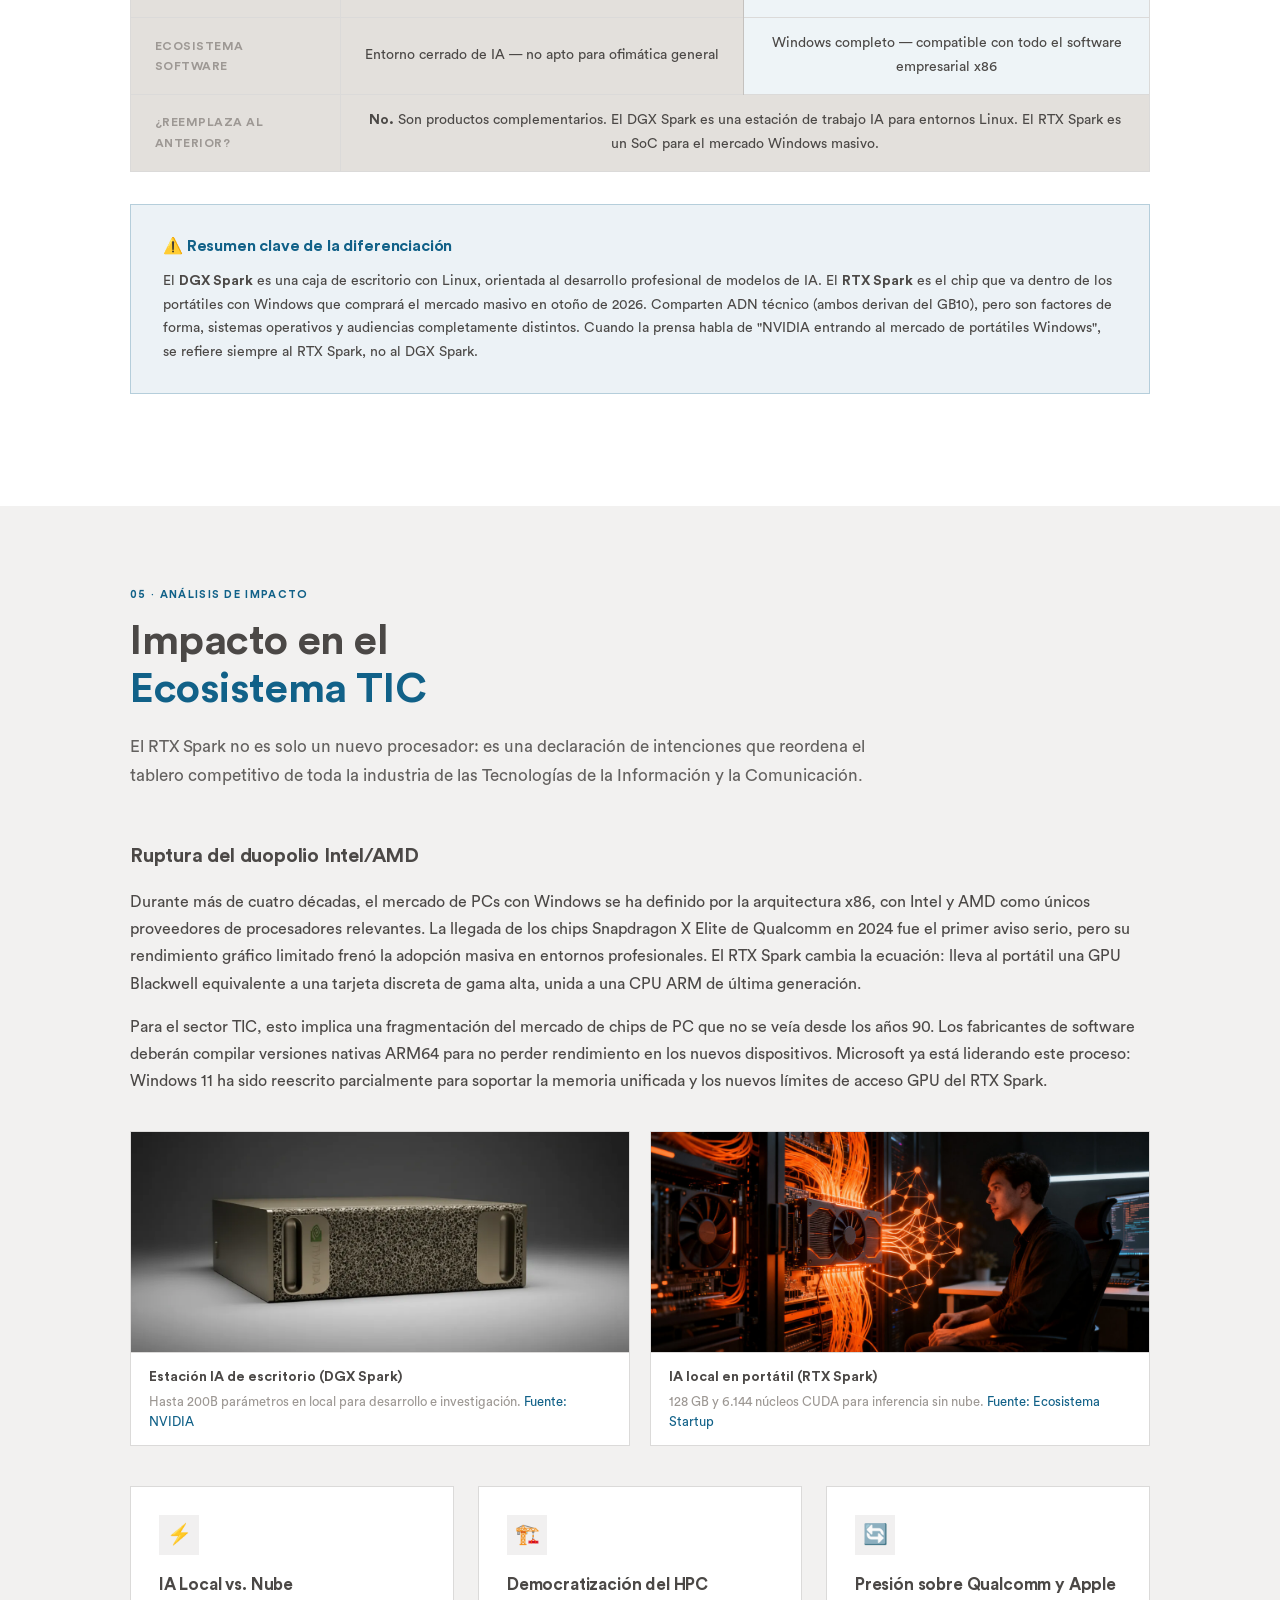
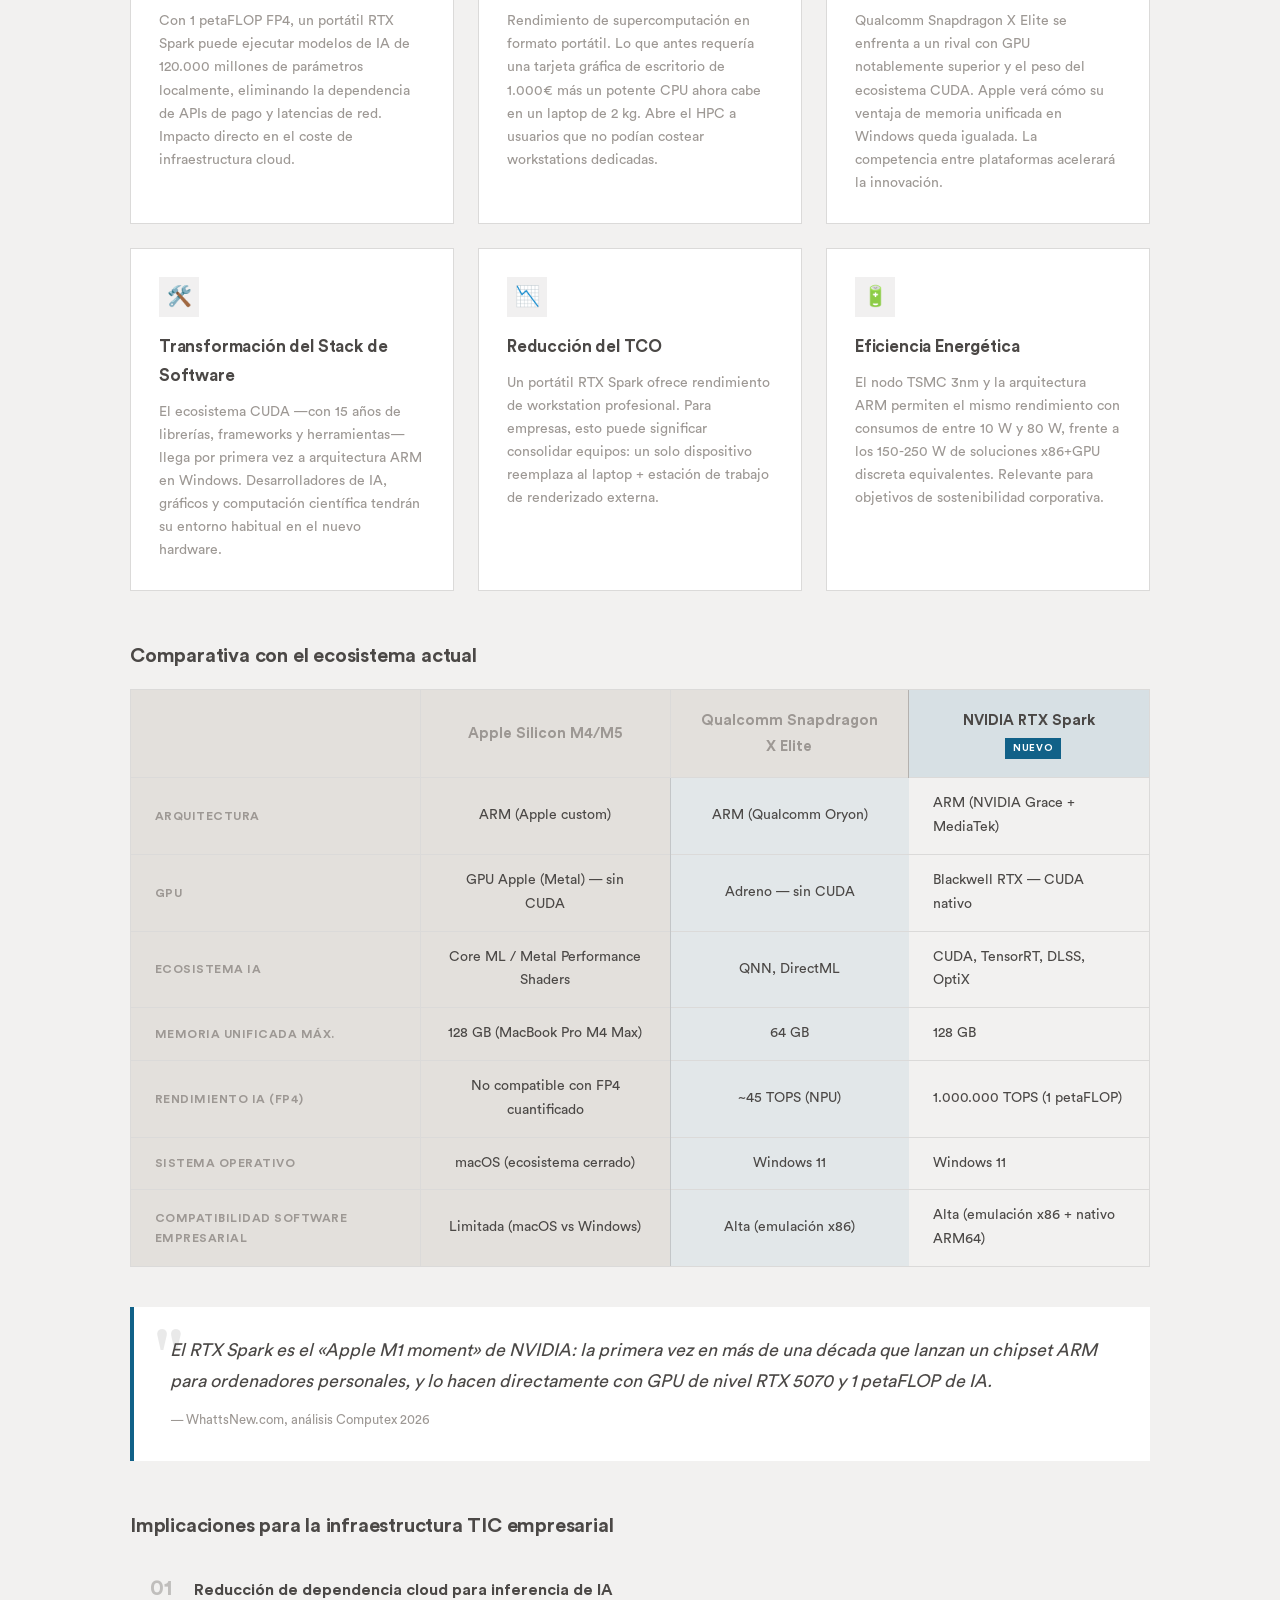
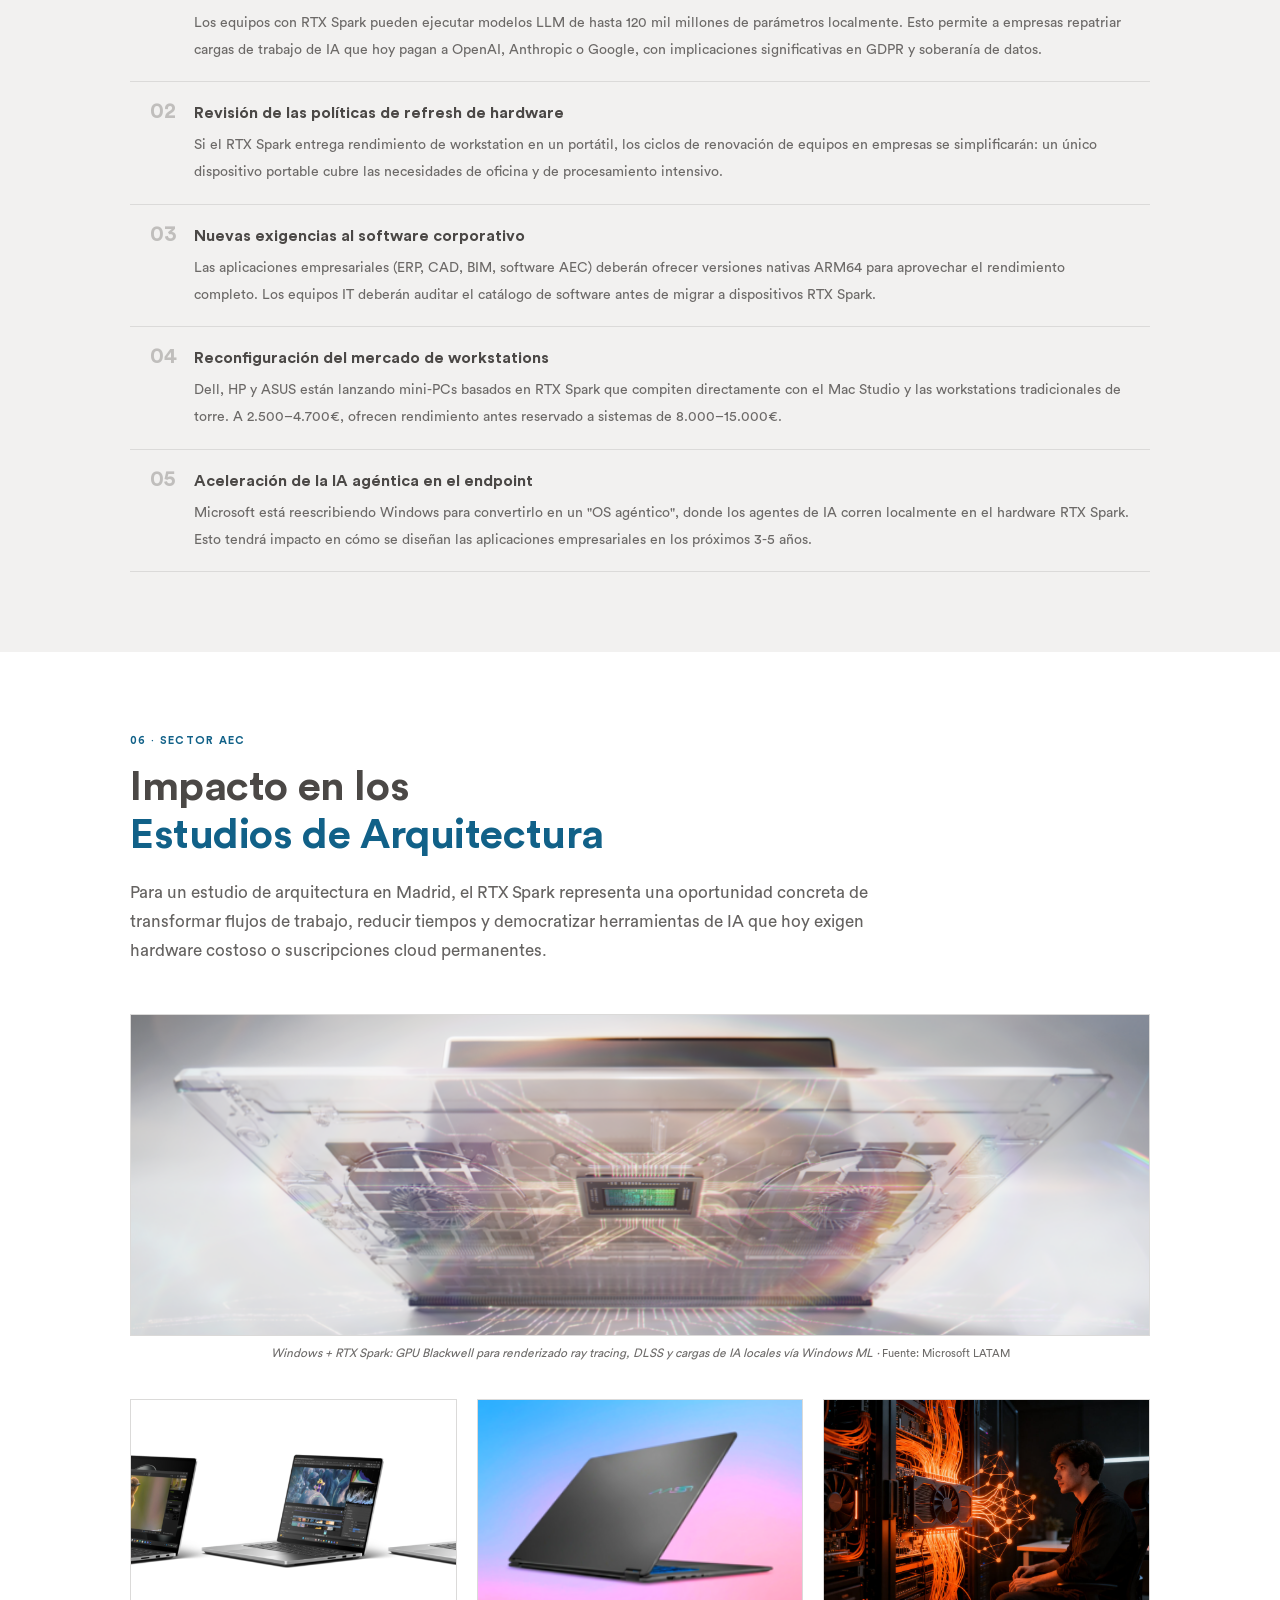
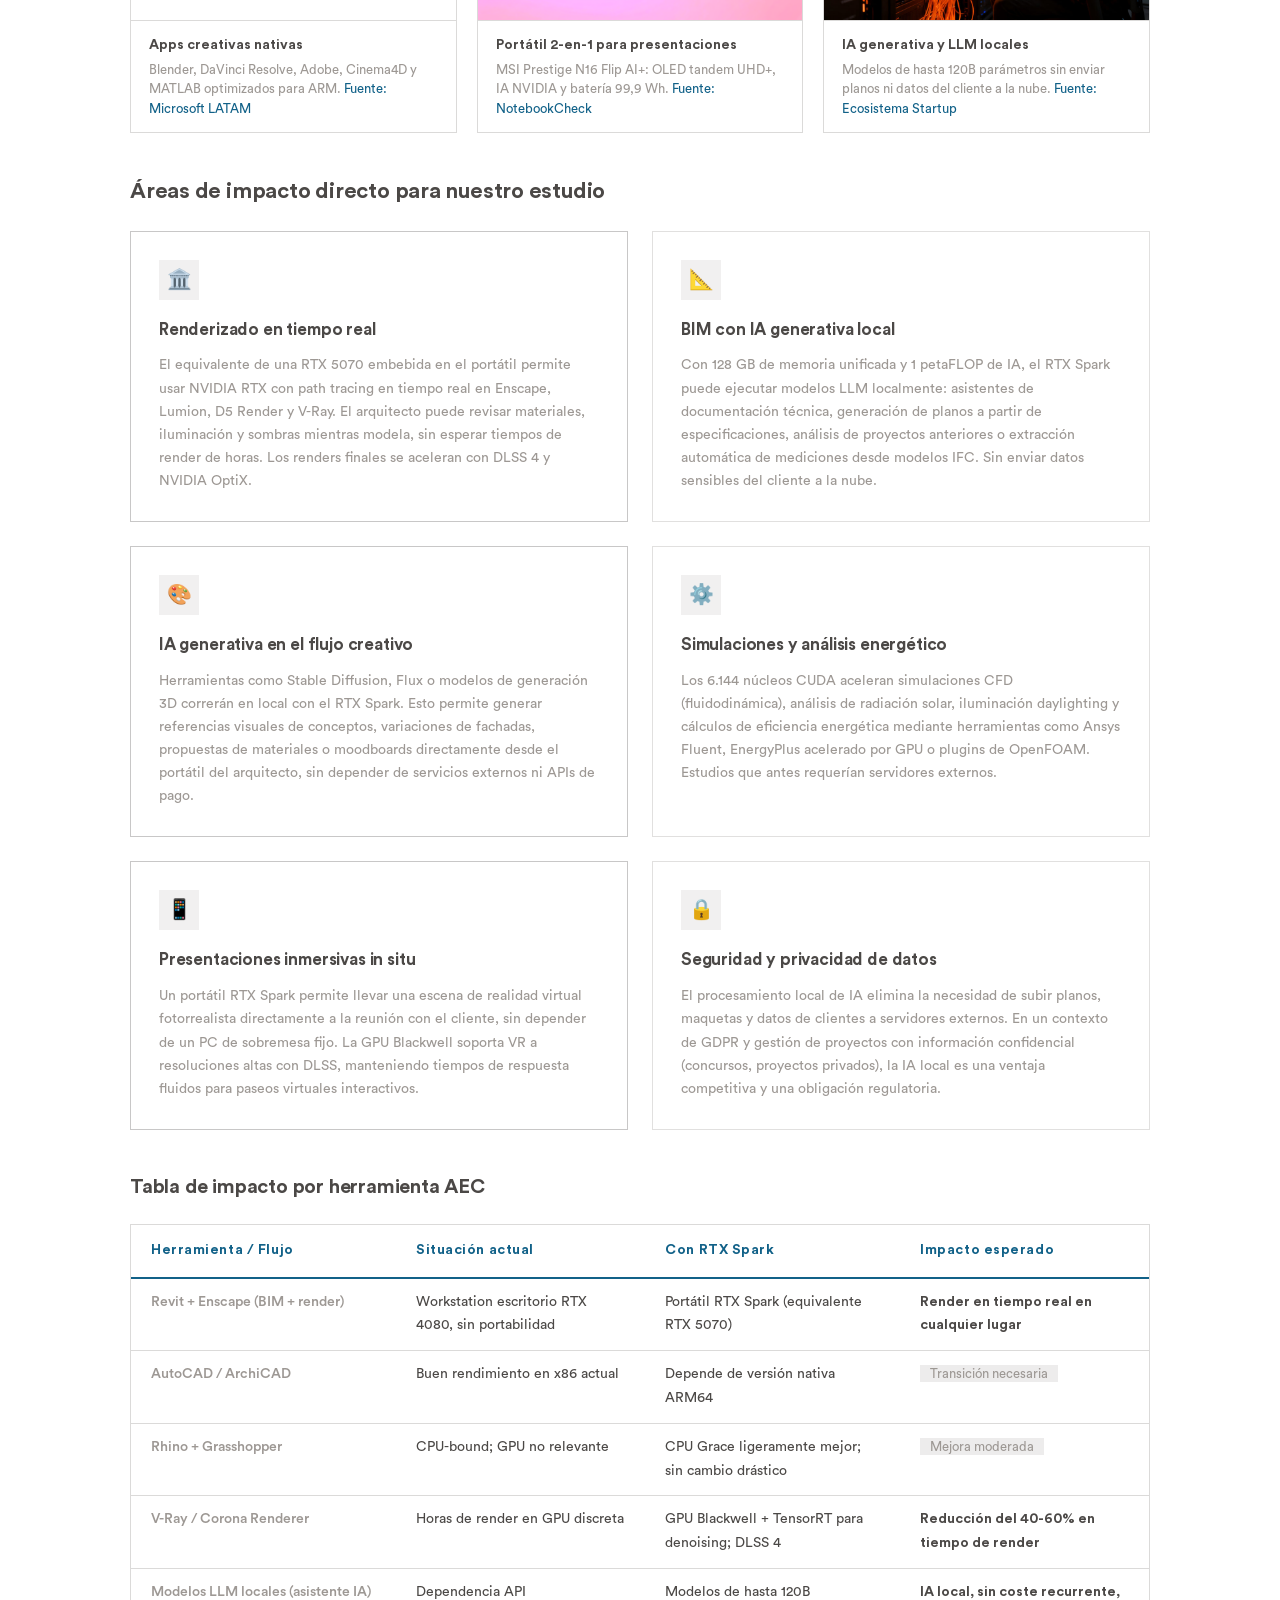
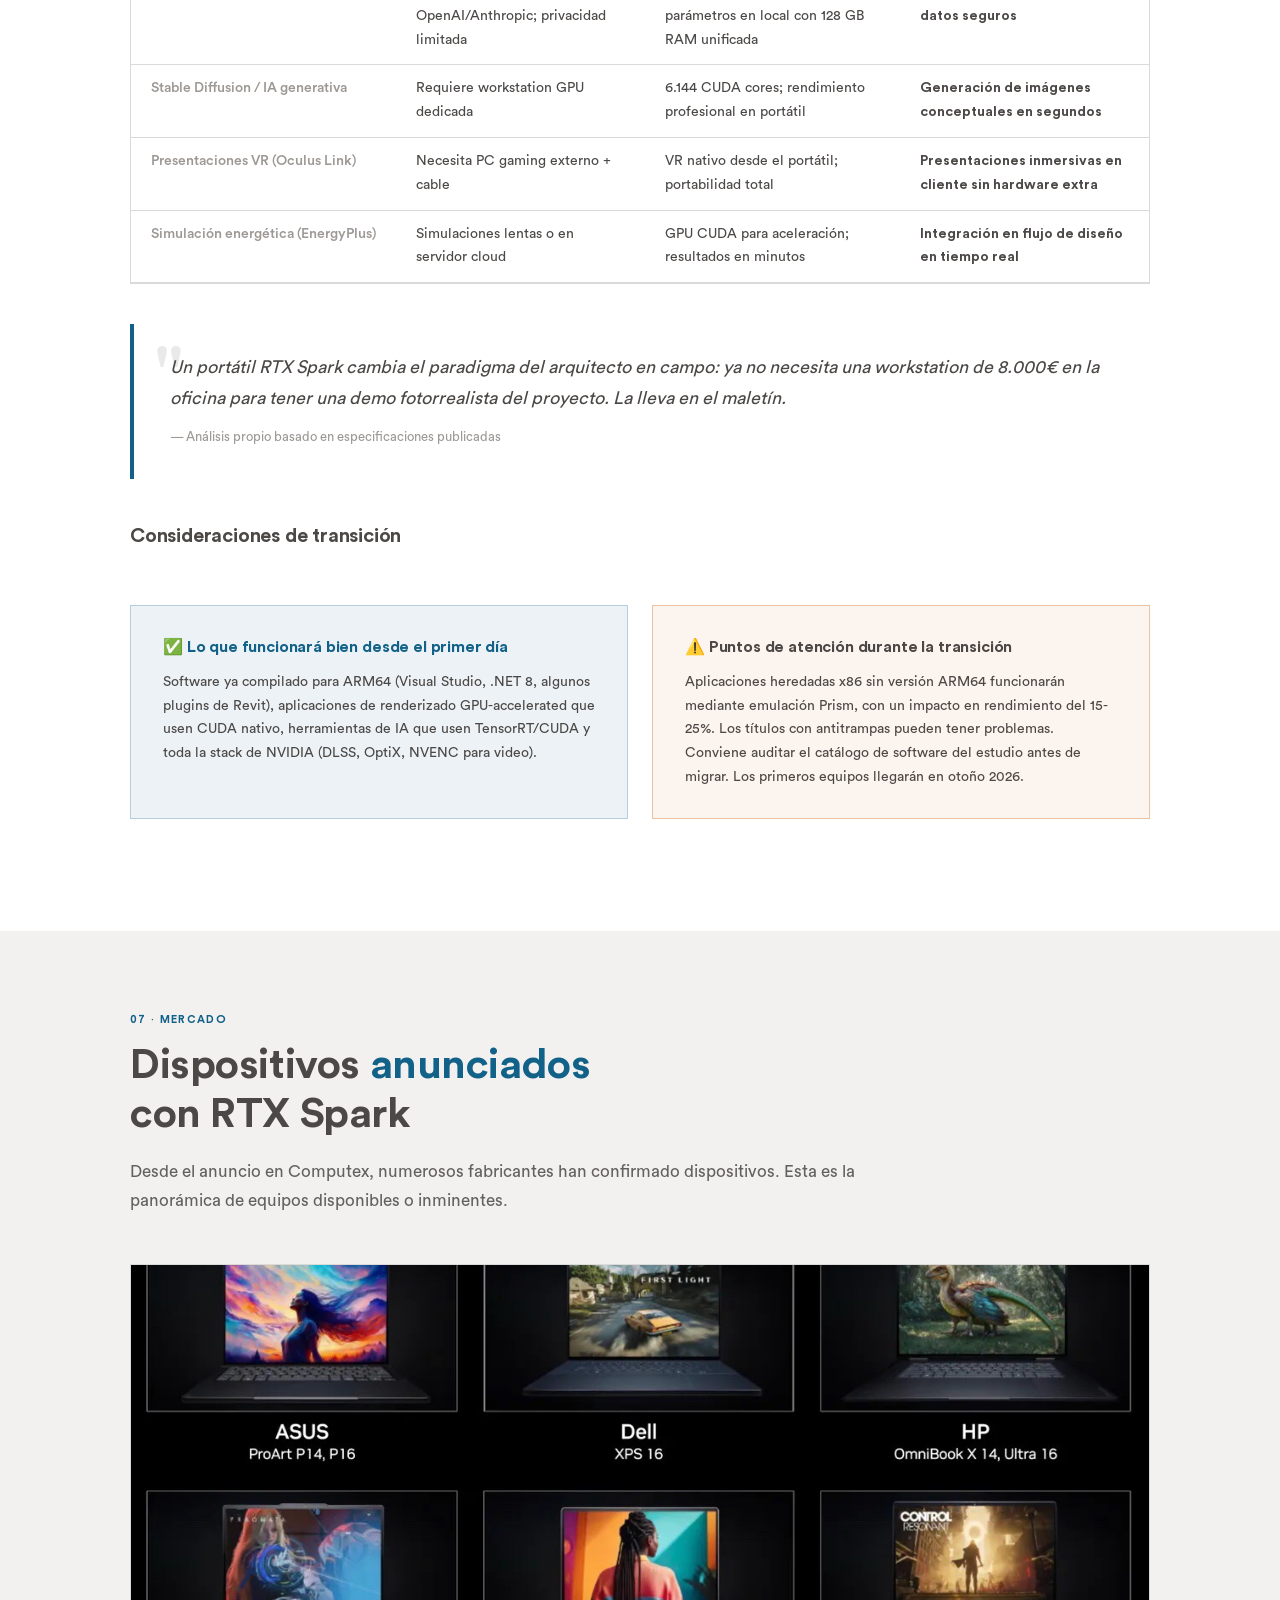
==== commit f56301f1: "Rediseño identidad b720: Circular autoalojada, sin amarillo y esquinas rectas Co-Authored-By: Claude" ====
--- a/NVIDIA_RTX_Spark_Informe_Arquitectura.html
+++ b/NVIDIA_RTX_Spark_Informe_Arquitectura.html
@@ -1,4 +1,4 @@
-<!DOCTYPE html>
+﻿<!DOCTYPE html>
 <html lang="es">
 <head>
   <meta charset="UTF-8" />
@@ -31,8 +31,8 @@
     }
 
     /* Zonas oscuras (portada, topbar, drawer, footer):
-       Blanco sobre Neutral Black, como las portadas de informe b720
-       y con el amarillo de b720.com como acento. */
+       Blanco sobre Neutral Black, como las portadas de informe b720.
+       El acento sobre Neutral Black es el propio Blanco (combinación aprobada). */
     .topbar, .drawer, .hero, footer {
       --bg:     #4B4846;
       --bg2:    #514E4B;
@@ -42,10 +42,10 @@
       --text:   #FFFFFF;
       --muted:  rgba(255,255,255,.65);
       --ink:    #FFFFFF;
-      --accent: #FFFD00;
-      --green:  #FFFD00;
-      --green-l:#F9F8A6;
-      --green-d:#FFFD00;
+      --accent: #FFFFFF;
+      --green:  #FFFFFF;
+      --green-l:#FFFFFF;
+      --green-d:#FFFFFF;
     }
 
     /* Los desplegables de la topbar son tarjetas blancas, como en el hub */
@@ -120,7 +120,7 @@
       color: var(--text);
       background: rgba(255,255,255,.06);
       border: 1px solid var(--border);
-      border-radius: 100px;
+      border-radius: 0;
       padding: 8px 18px;
       cursor: pointer;
       display: inline-flex;
@@ -138,7 +138,7 @@
       min-width: 340px;
       background: var(--bg2);
       border: 1px solid var(--border);
-      border-radius: 12px;
+      border-radius: 0;
       padding: 8px;
       display: none;
       box-shadow: 0 12px 32px rgba(75,72,70,.18);
@@ -147,7 +147,7 @@
     .nav-dropdown a {
       display: block;
       padding: 12px 14px;
-      border-radius: 8px;
+      border-radius: 0;
       font-size: 13px;
       line-height: 1.45;
       color: var(--text);
@@ -172,7 +172,7 @@
     .nav-dropdown .nd-item-off {
       display: block;
       padding: 12px 14px;
-      border-radius: 8px;
+      border-radius: 0;
       font-size: 13px;
       line-height: 1.45;
       color: var(--muted);
@@ -232,7 +232,7 @@
       background: rgba(255,255,255,.06);
       border: 1px solid rgba(255,255,255,.18);
       padding: 5px 14px;
-      border-radius: 100px;
+      border-radius: 0;
       margin-bottom: 32px;
     }
     .hero-eyebrow::before {
@@ -272,7 +272,7 @@
     .stat {
       background: var(--card);
       border: 1px solid var(--border);
-      border-radius: 12px;
+      border-radius: 0;
       padding: 20px 28px;
       min-width: 160px;
     }
@@ -301,7 +301,7 @@
       gap: 20px;
       background: var(--card);
       border: 1px solid var(--border);
-      border-radius: 14px;
+      border-radius: 0;
       padding: 22px 28px;
       flex-wrap: wrap;
     }
@@ -325,7 +325,7 @@
       color: var(--brand-d);
       background: var(--ink);
       border: none;
-      border-radius: 100px;
+      border-radius: 0;
       padding: 12px 26px;
       cursor: pointer;
       white-space: nowrap;
@@ -353,11 +353,11 @@
       max-height: 94vh;
       background: var(--bg2);
       border: 1px solid var(--border);
-      border-radius: 16px;
+      border-radius: 0;
       display: flex;
       flex-direction: column;
       overflow: hidden;
-      box-shadow: 0 32px 120px rgba(45,43,42,.7);
+      box-shadow: 0 32px 120px rgba(75,72,70,.7);
     }
     .pdf-modal-box.concl {
       max-width: 760px;
@@ -387,11 +387,11 @@
       text-transform: uppercase;
       color: var(--text);
       border: 1px solid var(--border);
-      border-radius: 100px;
+      border-radius: 0;
       padding: 7px 16px;
       transition: border-color .2s;
     }
-    .pdf-download:hover { border-color: rgba(255,255,255,.45); text-decoration: none; }
+    .pdf-download:hover { border-color: rgba(75,72,70,.45); text-decoration: none; }
     .pdf-close {
       font-family: inherit;
       background: none;
@@ -405,7 +405,7 @@
       line-height: 1;
       transition: border-color .2s;
     }
-    .pdf-close:hover { border-color: rgba(255,255,255,.45); }
+    .pdf-close:hover { border-color: rgba(75,72,70,.45); }
     .pdf-modal iframe {
       flex: 1;
       width: 100%;
@@ -419,10 +419,10 @@
       transform: translateY(-50%);
       width: 40%;
       max-width: 520px;
-      border-radius: 20px;
+      border-radius: 0;
       overflow: hidden;
       border: 1px solid var(--border);
-      box-shadow: 0 24px 80px rgba(45,43,42,.55);
+      box-shadow: 0 24px 80px rgba(75,72,70,.55);
     }
     .hero-img-wrap img {
       width: 100%;
@@ -478,7 +478,8 @@
 
     .lead {
       font-size: 17px;
-      color: var(--muted);
+      color: var(--text);
+      opacity: .85; /* Black 0961 sobre Gris Claro está prohibido: usamos Neutral Black suavizado */
       max-width: 760px;
       line-height: 1.7;
       margin-bottom: 48px;
@@ -500,7 +501,7 @@
     .card {
       background: var(--card);
       border: 1px solid var(--border);
-      border-radius: 14px;
+      border-radius: 0;
       padding: 28px;
       transition: border-color .2s, transform .2s;
       overflow: hidden;
@@ -520,7 +521,7 @@
     }
     .card-icon {
       width: 40px; height: 40px;
-      border-radius: 10px;
+      border-radius: 0;
       background: rgba(75,72,70,.08);
       display: flex; align-items: center; justify-content: center;
       margin-bottom: 16px;
@@ -544,7 +545,7 @@
       overflow-x: auto;
       -webkit-overflow-scrolling: touch;
       border: 1px solid var(--border);
-      border-radius: 14px;
+      border-radius: 0;
     }
     .table-scroll .spec-table { min-width: 700px; }
 
@@ -576,7 +577,7 @@
     /* ─── COMPARISON TABLE ───────────────────── */
     .compare-wrap {
       overflow-x: auto;
-      border-radius: 14px;
+      border-radius: 0;
       border: 1px solid var(--border);
     }
     .compare-table {
@@ -598,7 +599,7 @@
       border-left: 1px solid var(--border);
     }
     .compare-table thead tr th.col-new {
-      background: rgba(255,253,0,.18); /* columna destacada en amarillo b720.com */
+      background: rgba(17,97,136,.12); /* columna destacada — tinte Azul corporativo */
       color: var(--text);
       border-left: 1px solid rgba(75,72,70,.3);
     }
@@ -611,7 +612,7 @@
       letter-spacing: .06em;
       text-transform: uppercase;
       padding: 2px 8px;
-      border-radius: 100px;
+      border-radius: 0;
       margin-left: 8px;
     }
     .compare-table tbody tr td {
@@ -633,11 +634,11 @@
       text-align: center;
     }
     .compare-table tbody tr td:nth-child(3) {
-      background: rgba(255,255,255,.04);
-      border-left: 1px solid rgba(255,255,255,.2);
+      background: rgba(17,97,136,.07); /* columna destacada — tinte Azul corporativo */
+      border-left: 1px solid rgba(75,72,70,.2);
       text-align: center;
     }
-    .compare-table tbody tr:hover td { filter: brightness(1.08); }
+    .compare-table tbody tr:hover td { filter: brightness(.97); }
     .check { color: var(--green); font-weight: 700; }
     .cross { color: #D27533; }
 
@@ -652,13 +653,13 @@
       letter-spacing: .05em;
       text-transform: uppercase;
       color: var(--ink);
-      border: 1px solid rgba(255,255,255,.35);
-      border-radius: 100px;
+      border: 1px solid rgba(75,72,70,.35);
+      border-radius: 0;
       padding: 8px 18px;
       transition: background .2s, border-color .2s;
     }
     .buy-link:hover {
-      background: rgba(255,255,255,.12);
+      background: rgba(75,72,70,.06);
       border-color: var(--ink);
       text-decoration: none;
     }
@@ -669,9 +670,9 @@
       font-size: 12px;
       font-weight: 500;
       padding: 4px 12px;
-      border-radius: 100px;
-      background: rgba(255,255,255,.1);
-      border: 1px solid rgba(255,255,255,.25);
+      border-radius: 0;
+      background: rgba(17,97,136,.08);
+      border: 1px solid rgba(17,97,136,.3);
       color: var(--green-l);
     }
 
@@ -681,7 +682,7 @@
       padding: 28px 36px;
       background: var(--card);
       border-left: 4px solid var(--green);
-      border-radius: 0 12px 12px 0;
+      border-radius: 0;
       position: relative;
     }
     .blockquote::before {
@@ -689,8 +690,8 @@
       position: absolute;
       top: 10px; left: 20px;
       font-size: 80px;
-      font-family: Georgia, serif;
-      color: rgba(255,255,255,.15);
+      font-family: 'Circular', 'Helvetica Neue', Helvetica, Arial, sans-serif;
+      color: rgba(75,72,70,.12);
       line-height: 1;
       pointer-events: none;
     }
@@ -711,7 +712,7 @@
     /* ─── IMAGES & FIGURES ───────────────────── */
     .img-band {
       width: 100%;
-      border-radius: 14px;
+      border-radius: 0;
       border: 1px solid var(--border);
       overflow: hidden;
       margin: 32px 0 8px;
@@ -725,13 +726,14 @@
     .img-band.tall img { height: 400px; }
     .img-caption {
       font-size: 12px;
-      color: var(--muted);
+      color: var(--text);
+      opacity: .8;
       text-align: center;
       margin: 8px 0 36px;
       font-style: italic;
       line-height: 1.5;
     }
-    .img-caption a { color: var(--muted); font-style: normal; font-size: 11px; }
+    .img-caption a { color: var(--text); font-style: normal; font-size: 11px; }
     .img-grid {
       display: grid;
       grid-template-columns: 1fr 1fr;
@@ -743,7 +745,7 @@
       .img-grid, .img-grid.cols-3 { grid-template-columns: 1fr; }
     }
     figure.fig-card {
-      border-radius: 14px;
+      border-radius: 0;
       border: 1px solid var(--border);
       overflow: hidden;
       background: var(--card);
@@ -777,13 +779,13 @@
     }
     .figure-split img {
       width: 100%;
-      border-radius: 14px;
+      border-radius: 0;
       border: 1px solid var(--border);
       height: 280px;
       object-fit: cover;
     }
     .figure-split .diagram-wrap {
-      border-radius: 14px;
+      border-radius: 0;
       border: 1px solid var(--border);
       background: var(--card);
       padding: 24px;
@@ -808,7 +810,7 @@
       margin: 40px 0;
     }
     .product-card {
-      border-radius: 14px;
+      border-radius: 0;
       border: 1px solid var(--border);
       overflow: hidden;
       background: var(--card);
@@ -826,8 +828,8 @@
     }
     .product-card-header.dgx { background: var(--bg3); }
     .product-card-header.rtx {
-      background: rgba(255,255,255,.06);
-      border-bottom-color: rgba(255,255,255,.2);
+      background: rgba(17,97,136,.1); /* producto destacado — tinte Azul corporativo */
+      border-bottom-color: rgba(75,72,70,.2);
     }
     .product-badge {
       display: inline-block;
@@ -836,11 +838,11 @@
       letter-spacing: .08em;
       text-transform: uppercase;
       padding: 3px 10px;
-      border-radius: 100px;
+      border-radius: 0;
       margin-bottom: 10px;
     }
     .product-badge.old { background: rgba(157,152,148,.22); color: var(--muted); }
-    .product-badge.new { background: var(--green); color: var(--brand-d); }
+    .product-badge.new { background: var(--green); color: #FFFFFF; }
     .product-card-header h4 {
       font-size: 20px;
       color: var(--ink);
@@ -904,7 +906,7 @@
       color: var(--ink);
       margin-bottom: 6px;
     }
-    .timeline-item p { font-size: 14px; color: var(--muted); margin-bottom: 0; }
+    .timeline-item p { font-size: 14px; color: var(--text); opacity: .8; margin-bottom: 0; }
 
     /* ─── NUMBERED LIST ──────────────────────── */
     .num-list { counter-reset: item; list-style: none; }
@@ -921,7 +923,7 @@
       font-family: 'Circular', 'Helvetica Neue', Helvetica, Arial, sans-serif;
       font-size: 22px;
       font-weight: 700;
-      color: rgba(255,255,255,.35);
+      color: rgba(75,72,70,.3);
       line-height: 1;
     }
     .num-list li strong {
@@ -930,7 +932,7 @@
       color: var(--ink);
       margin-bottom: 4px;
     }
-    .num-list li span { font-size: 14px; color: var(--muted); }
+    .num-list li span { font-size: 14px; color: var(--text); opacity: .8; }
 
     /* ─── TWO-COL TEXT ───────────────────────── */
     .two-col { display: grid; grid-template-columns: 1fr 1fr; gap: 40px; }
@@ -938,9 +940,9 @@
 
     /* ─── HIGHLIGHT BOX ──────────────────────── */
     .highlight-box {
-      background: rgba(255,255,255,.06);
-      border: 1px solid rgba(255,255,255,.25);
-      border-radius: 14px;
+      background: rgba(17,97,136,.08); /* caja destacada — tinte Azul corporativo */
+      border: 1px solid rgba(17,97,136,.25);
+      border-radius: 0;
       padding: 28px 32px;
       margin: 32px 0;
     }
@@ -953,9 +955,9 @@
     .highlight-box p { font-size: 14px; color: var(--text); margin-bottom: 0; }
 
     /* ─── PILL TABLE ─────────────────────────── */
-    .pill-green { background: rgba(255,255,255,.15); color: var(--green-l); padding: 2px 10px; border-radius: 100px; font-size: 13px; font-weight: 600; }
-    .pill-cyan  { background: rgba(157,152,148,.3); color: var(--ink); padding: 2px 10px; border-radius: 100px; font-size: 13px; font-weight: 600; }
-    .pill-gray  { background: rgba(157,152,148,.18); color: var(--muted); padding: 2px 10px; border-radius: 100px; font-size: 13px; }
+    .pill-green { background: rgba(17,97,136,.12); color: var(--green-l); padding: 2px 10px; border-radius: 0; font-size: 13px; font-weight: 600; }
+    .pill-cyan  { background: rgba(157,152,148,.3); color: var(--ink); padding: 2px 10px; border-radius: 0; font-size: 13px; font-weight: 600; }
+    .pill-gray  { background: rgba(157,152,148,.18); color: var(--muted); padding: 2px 10px; border-radius: 0; font-size: 13px; }
 
     /* ─── SOURCES ────────────────────────────── */
     .sources {
@@ -969,10 +971,10 @@
       break-inside: avoid;
       font-size: 13px;
       padding: 8px 0;
-      border-bottom: 1px solid var(--border);
-      color: var(--muted);
-    }
-    .source-item a { color: var(--muted); font-size: 12px; }
+      border-bottom: 1px solid rgba(75,72,70,.18);
+      color: var(--text);
+    }
+    .source-item a { color: var(--text); font-size: 12px; }
 
     /* ─── FOOTER ─────────────────────────────── */
     footer {
@@ -1015,13 +1017,13 @@
       height: 2px;
       width: 100%;
       background: var(--ink);
-      border-radius: 2px;
+      border-radius: 0;
     }
     .drawer-overlay {
       position: fixed;
       inset: 0;
       z-index: 290;
-      background: rgba(45,43,42,.6);
+      background: rgba(75,72,70,.55);
       backdrop-filter: blur(3px);
       opacity: 0;
       pointer-events: none;
@@ -1152,7 +1154,7 @@
     /* ─── SCROLLBAR ──────────────────────────── */
     ::-webkit-scrollbar { width: 6px; }
     ::-webkit-scrollbar-track { background: var(--bg); }
-    ::-webkit-scrollbar-thumb { background: var(--border); border-radius: 3px; }
+    ::-webkit-scrollbar-thumb { background: var(--border); border-radius: 0; }
   </style>
 </head>
 <body>
@@ -1358,24 +1360,24 @@
     <div class="diagram-wrap">
       <div class="diagram-title">Arquitectura interna del SoC</div>
       <svg viewBox="0 0 400 280" fill="none" xmlns="http://www.w3.org/2000/svg" aria-label="Diagrama de arquitectura RTX Spark">
-        <rect x="20" y="20" width="360" height="240" rx="12" stroke="#6B6764" stroke-width="2" fill="#514E4B"/>
-        <rect x="40" y="45" width="150" height="90" rx="8" stroke="#FFFFFF" stroke-width="2" fill="rgba(255,255,255,.06)"/>
-        <text x="115" y="80" text-anchor="middle" fill="#FFFFFF" font-family="Helvetica Neue, Helvetica, Arial, sans-serif" font-size="13" font-weight="600">CPU Grace</text>
-        <text x="115" y="100" text-anchor="middle" fill="#9D9894" font-family="Helvetica Neue, Helvetica, Arial, sans-serif" font-size="11">20 núcleos ARM</text>
-        <text x="115" y="118" text-anchor="middle" fill="#9D9894" font-family="Helvetica Neue, Helvetica, Arial, sans-serif" font-size="10">Cortex-X925 + A725</text>
-        <rect x="210" y="45" width="150" height="90" rx="8" stroke="#9D9894" stroke-width="2" fill="rgba(157,152,148,.14)"/>
-        <text x="285" y="80" text-anchor="middle" fill="#FFFFFF" font-family="Helvetica Neue, Helvetica, Arial, sans-serif" font-size="13" font-weight="600">GPU Blackwell</text>
-        <text x="285" y="100" text-anchor="middle" fill="#9D9894" font-family="Helvetica Neue, Helvetica, Arial, sans-serif" font-size="11">6.144 CUDA cores</text>
-        <text x="285" y="118" text-anchor="middle" fill="#9D9894" font-family="Helvetica Neue, Helvetica, Arial, sans-serif" font-size="10">Tensor Gen.5 · RT Cores</text>
-        <rect x="130" y="155" width="140" height="28" rx="6" fill="#9D9894" fill-opacity=".25" stroke="#9D9894" stroke-width="1.5"/>
-        <text x="200" y="174" text-anchor="middle" fill="#FFFFFF" font-family="Helvetica Neue, Helvetica, Arial, sans-serif" font-size="11" font-weight="600">NVLink C2C</text>
-        <rect x="40" y="200" width="320" height="45" rx="8" stroke="#6B6764" stroke-width="1.5" fill="rgba(255,255,255,.04)"/>
-        <text x="200" y="222" text-anchor="middle" fill="#FFFFFF" font-family="Helvetica Neue, Helvetica, Arial, sans-serif" font-size="12" font-weight="600">Memoria unificada LPDDR5X</text>
-        <text x="200" y="238" text-anchor="middle" fill="#9D9894" font-family="Helvetica Neue, Helvetica, Arial, sans-serif" font-size="10">Hasta 128 GB · 256-bit · 300 GB/s</text>
-        <line x1="115" y1="135" x2="115" y2="155" stroke="#FFFFFF" stroke-width="1.5" stroke-dasharray="4 3"/>
-        <line x1="285" y1="135" x2="285" y2="155" stroke="#9D9894" stroke-width="1.5" stroke-dasharray="4 3"/>
-        <line x1="115" y1="183" x2="115" y2="200" stroke="#FFFFFF" stroke-width="1"/>
-        <line x1="285" y1="183" x2="285" y2="200" stroke="#9D9894" stroke-width="1"/>
+        <rect x="20" y="20" width="360" height="240" rx="0" stroke="#CECCCB" stroke-width="2" fill="#F2F1F0"/>
+        <rect x="40" y="45" width="150" height="90" rx="0" stroke="#4B4846" stroke-width="2" fill="rgba(75,72,70,.05)"/>
+        <text x="115" y="80" text-anchor="middle" fill="#4B4846" font-family="Circular, Helvetica Neue, Helvetica, Arial, sans-serif" font-size="13" font-weight="700">CPU Grace</text>
+        <text x="115" y="100" text-anchor="middle" fill="#9D9894" font-family="Circular, Helvetica Neue, Helvetica, Arial, sans-serif" font-size="11">20 núcleos ARM</text>
+        <text x="115" y="118" text-anchor="middle" fill="#9D9894" font-family="Circular, Helvetica Neue, Helvetica, Arial, sans-serif" font-size="10">Cortex-X925 + A725</text>
+        <rect x="210" y="45" width="150" height="90" rx="0" stroke="#116188" stroke-width="2" fill="rgba(17,97,136,.08)"/>
+        <text x="285" y="80" text-anchor="middle" fill="#116188" font-family="Circular, Helvetica Neue, Helvetica, Arial, sans-serif" font-size="13" font-weight="700">GPU Blackwell</text>
+        <text x="285" y="100" text-anchor="middle" fill="#9D9894" font-family="Circular, Helvetica Neue, Helvetica, Arial, sans-serif" font-size="11">6.144 CUDA cores</text>
+        <text x="285" y="118" text-anchor="middle" fill="#9D9894" font-family="Circular, Helvetica Neue, Helvetica, Arial, sans-serif" font-size="10">Tensor Gen.5 · RT Cores</text>
+        <rect x="130" y="155" width="140" height="28" rx="0" fill="#9D9894" fill-opacity=".25" stroke="#9D9894" stroke-width="1.5"/>
+        <text x="200" y="174" text-anchor="middle" fill="#4B4846" font-family="Circular, Helvetica Neue, Helvetica, Arial, sans-serif" font-size="11" font-weight="700">NVLink C2C</text>
+        <rect x="40" y="200" width="320" height="45" rx="0" stroke="#CECCCB" stroke-width="1.5" fill="#FFFFFF"/>
+        <text x="200" y="222" text-anchor="middle" fill="#4B4846" font-family="Circular, Helvetica Neue, Helvetica, Arial, sans-serif" font-size="12" font-weight="700">Memoria unificada LPDDR5X</text>
+        <text x="200" y="238" text-anchor="middle" fill="#9D9894" font-family="Circular, Helvetica Neue, Helvetica, Arial, sans-serif" font-size="10">Hasta 128 GB · 256-bit · 300 GB/s</text>
+        <line x1="115" y1="135" x2="115" y2="155" stroke="#4B4846" stroke-width="1.5" stroke-dasharray="4 3"/>
+        <line x1="285" y1="135" x2="285" y2="155" stroke="#116188" stroke-width="1.5" stroke-dasharray="4 3"/>
+        <line x1="115" y1="183" x2="115" y2="200" stroke="#4B4846" stroke-width="1"/>
+        <line x1="285" y1="183" x2="285" y2="200" stroke="#116188" stroke-width="1"/>
       </svg>
     </div>
   </div>
@@ -1899,7 +1901,7 @@
 
   <div class="grid-2" style="margin-bottom:40px;">
 
-    <div class="card" style="border-color: rgba(255,255,255,.3);">
+    <div class="card" style="border-color: rgba(75,72,70,.3);">
       <div class="card-icon">🏛️</div>
       <h3>Renderizado en tiempo real</h3>
       <p>
@@ -1922,7 +1924,7 @@
       </p>
     </div>
 
-    <div class="card" style="border-color: rgba(255,255,255,.3);">
+    <div class="card" style="border-color: rgba(75,72,70,.3);">
       <div class="card-icon">🎨</div>
       <h3>IA generativa en el flujo creativo</h3>
       <p>
@@ -1944,7 +1946,7 @@
       </p>
     </div>
 
-    <div class="card" style="border-color: rgba(255,255,255,.3);">
+    <div class="card" style="border-color: rgba(75,72,70,.3);">
       <div class="card-icon">📱</div>
       <h3>Presentaciones inmersivas in situ</h3>
       <p>
--- a/design-system/tokens.css
+++ b/design-system/tokens.css
@@ -51,8 +51,9 @@
   --b720-naranja: #D27533;
 
   /* —— Tokens web (extraídos de b720.com) ———————— */
-  --b720-accent:      #FFFD00;   /* amarillo: subrayados y hovers, con mesura */
-  --b720-accent-soft: #F9F8A6;
+  /* PROHIBIDO: el amarillo NO forma parte de la identidad b720.
+     El acento del informe es el Azul corporativo (--b720-azul). No reintroducir
+     #FFFD00 ni #F9F8A6 — el usuario lo desmintió explícitamente. */
   --b720-surface-1:   #E3E0DC;
   --b720-surface-2:   #DBDAD9;
   --b720-surface-3:   #CECCCB;
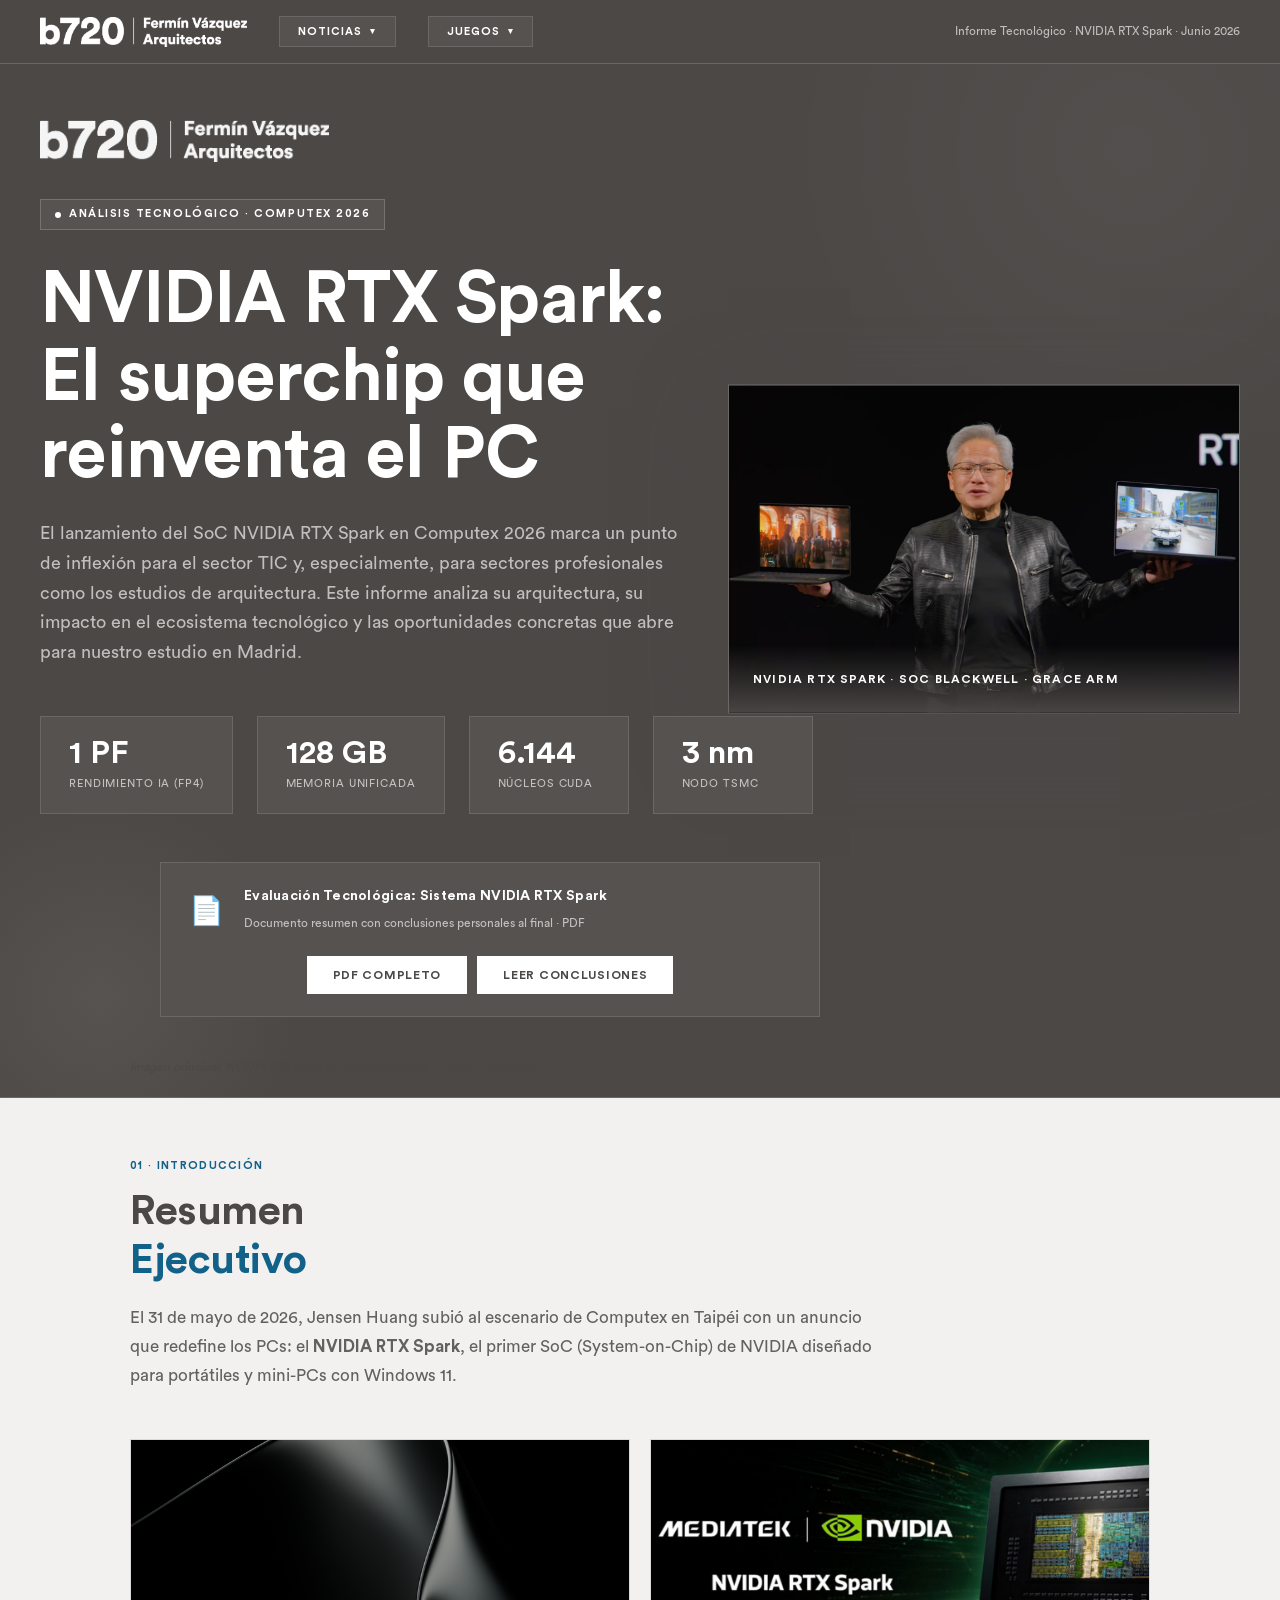
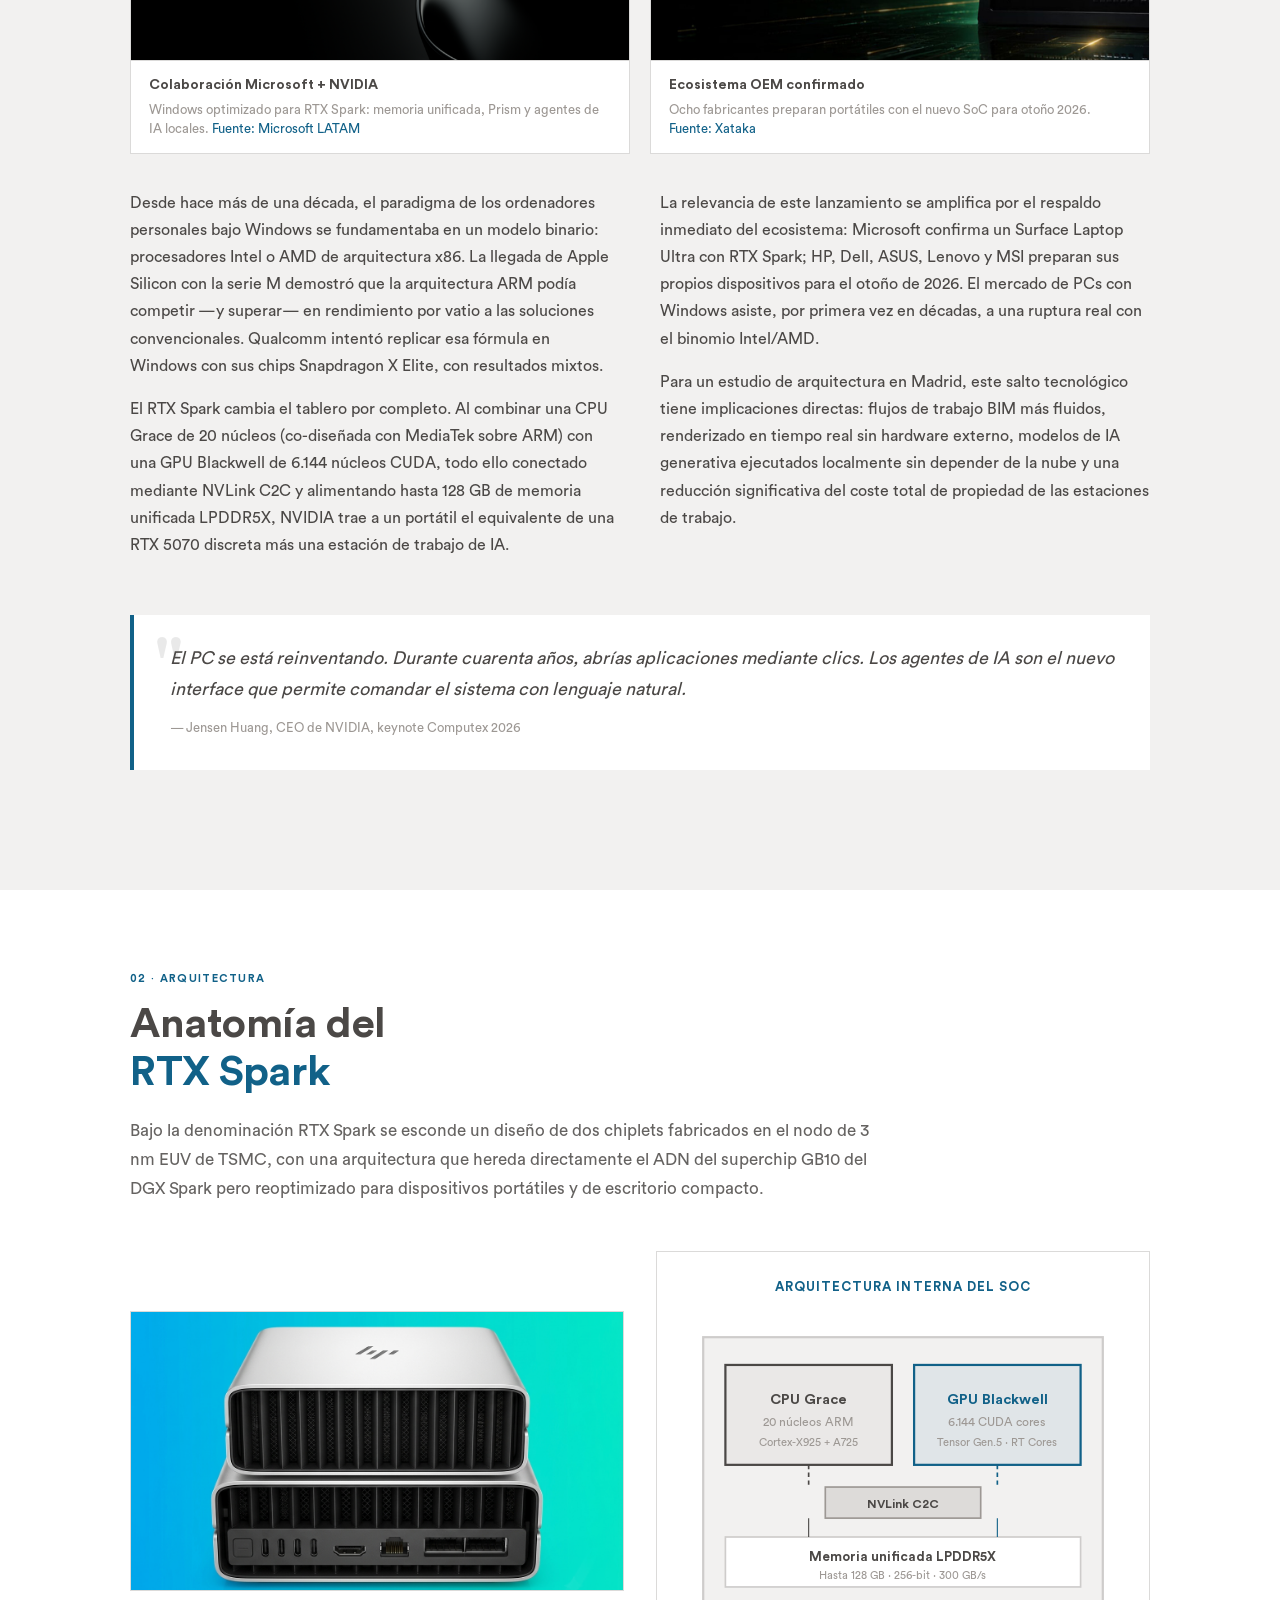
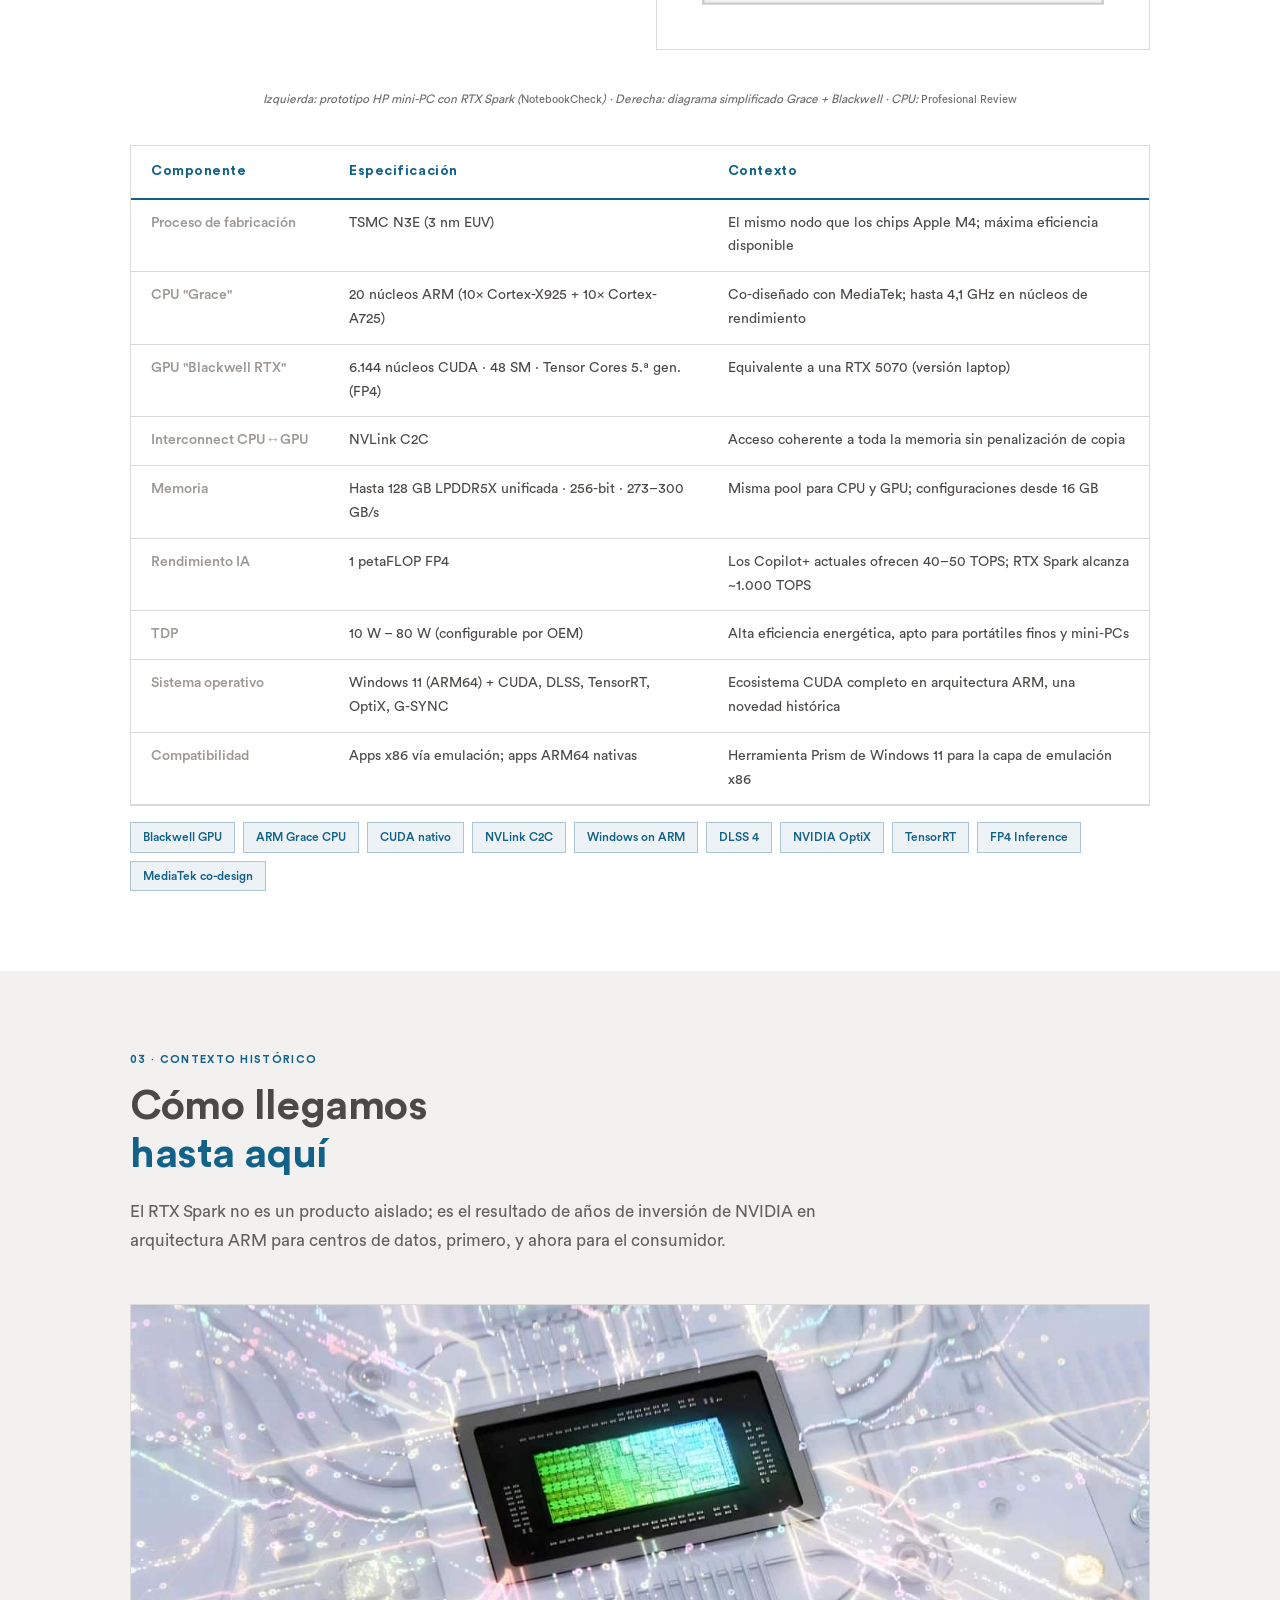
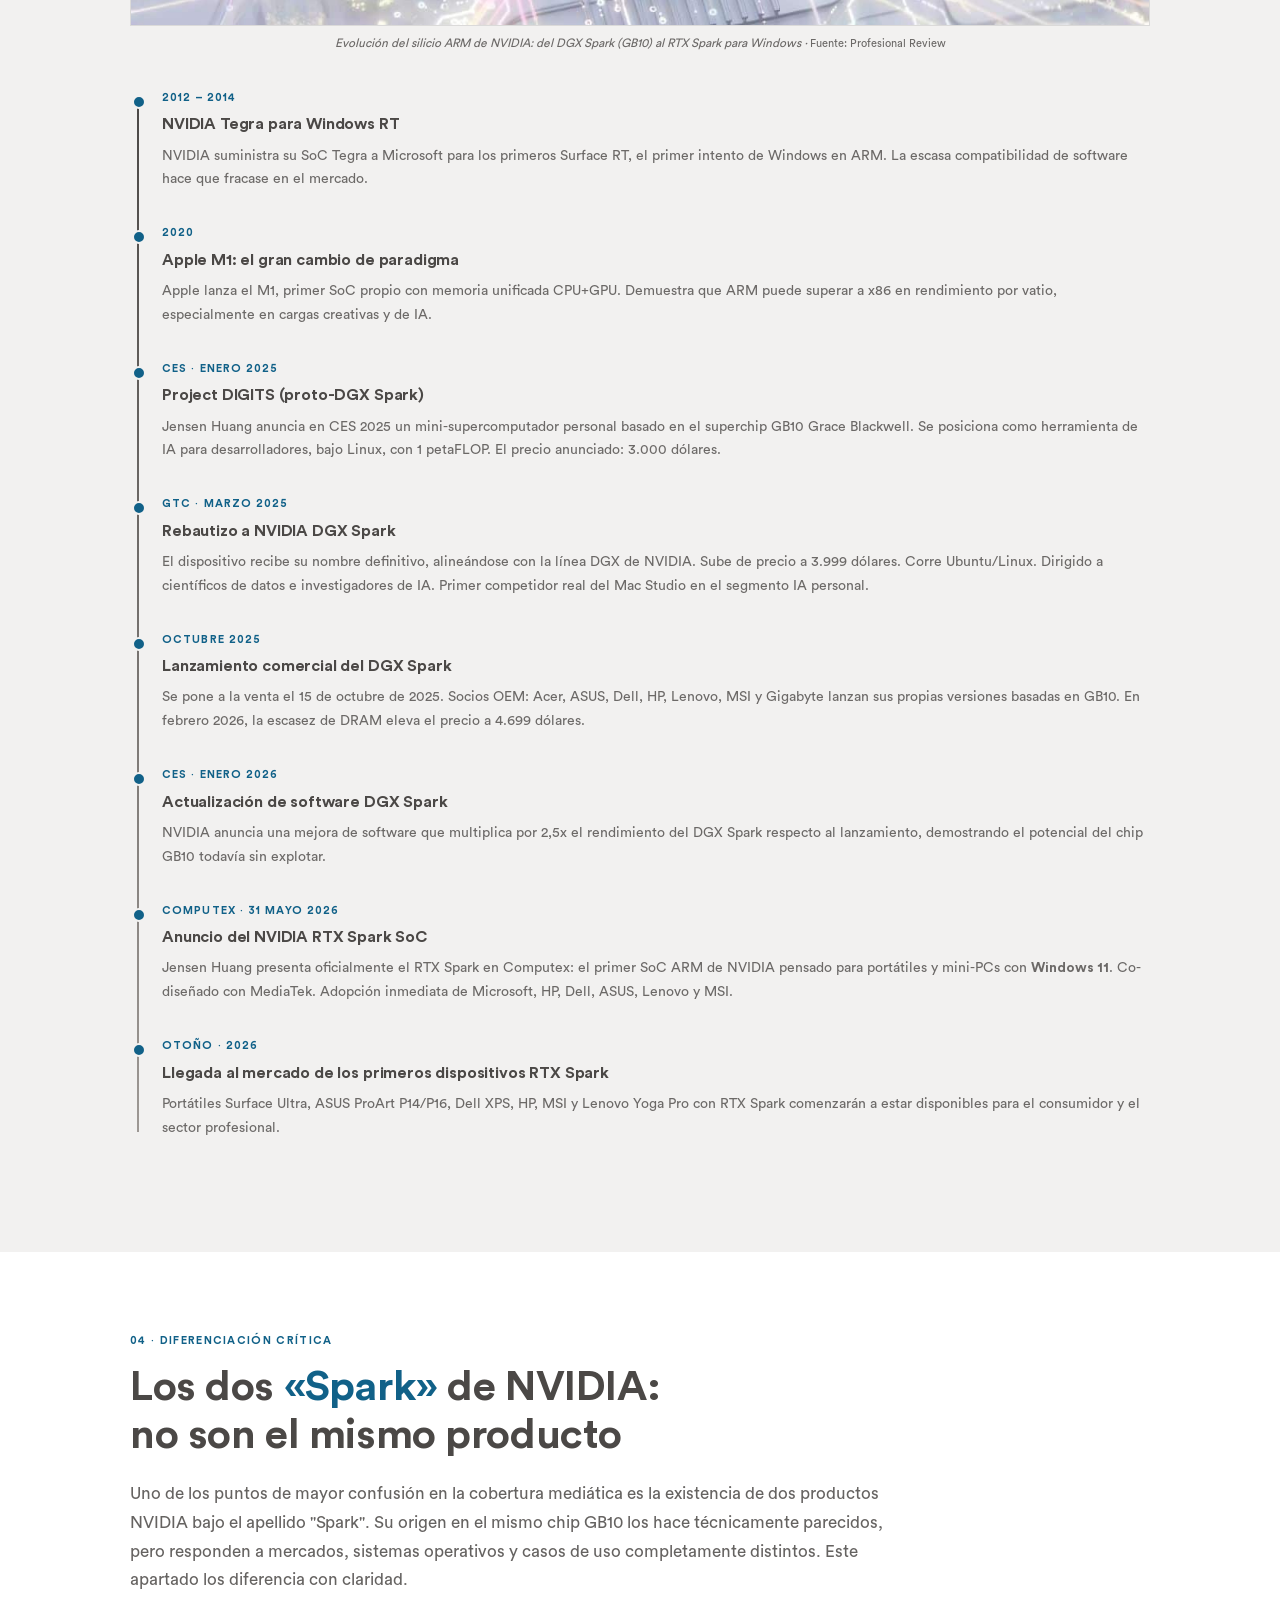
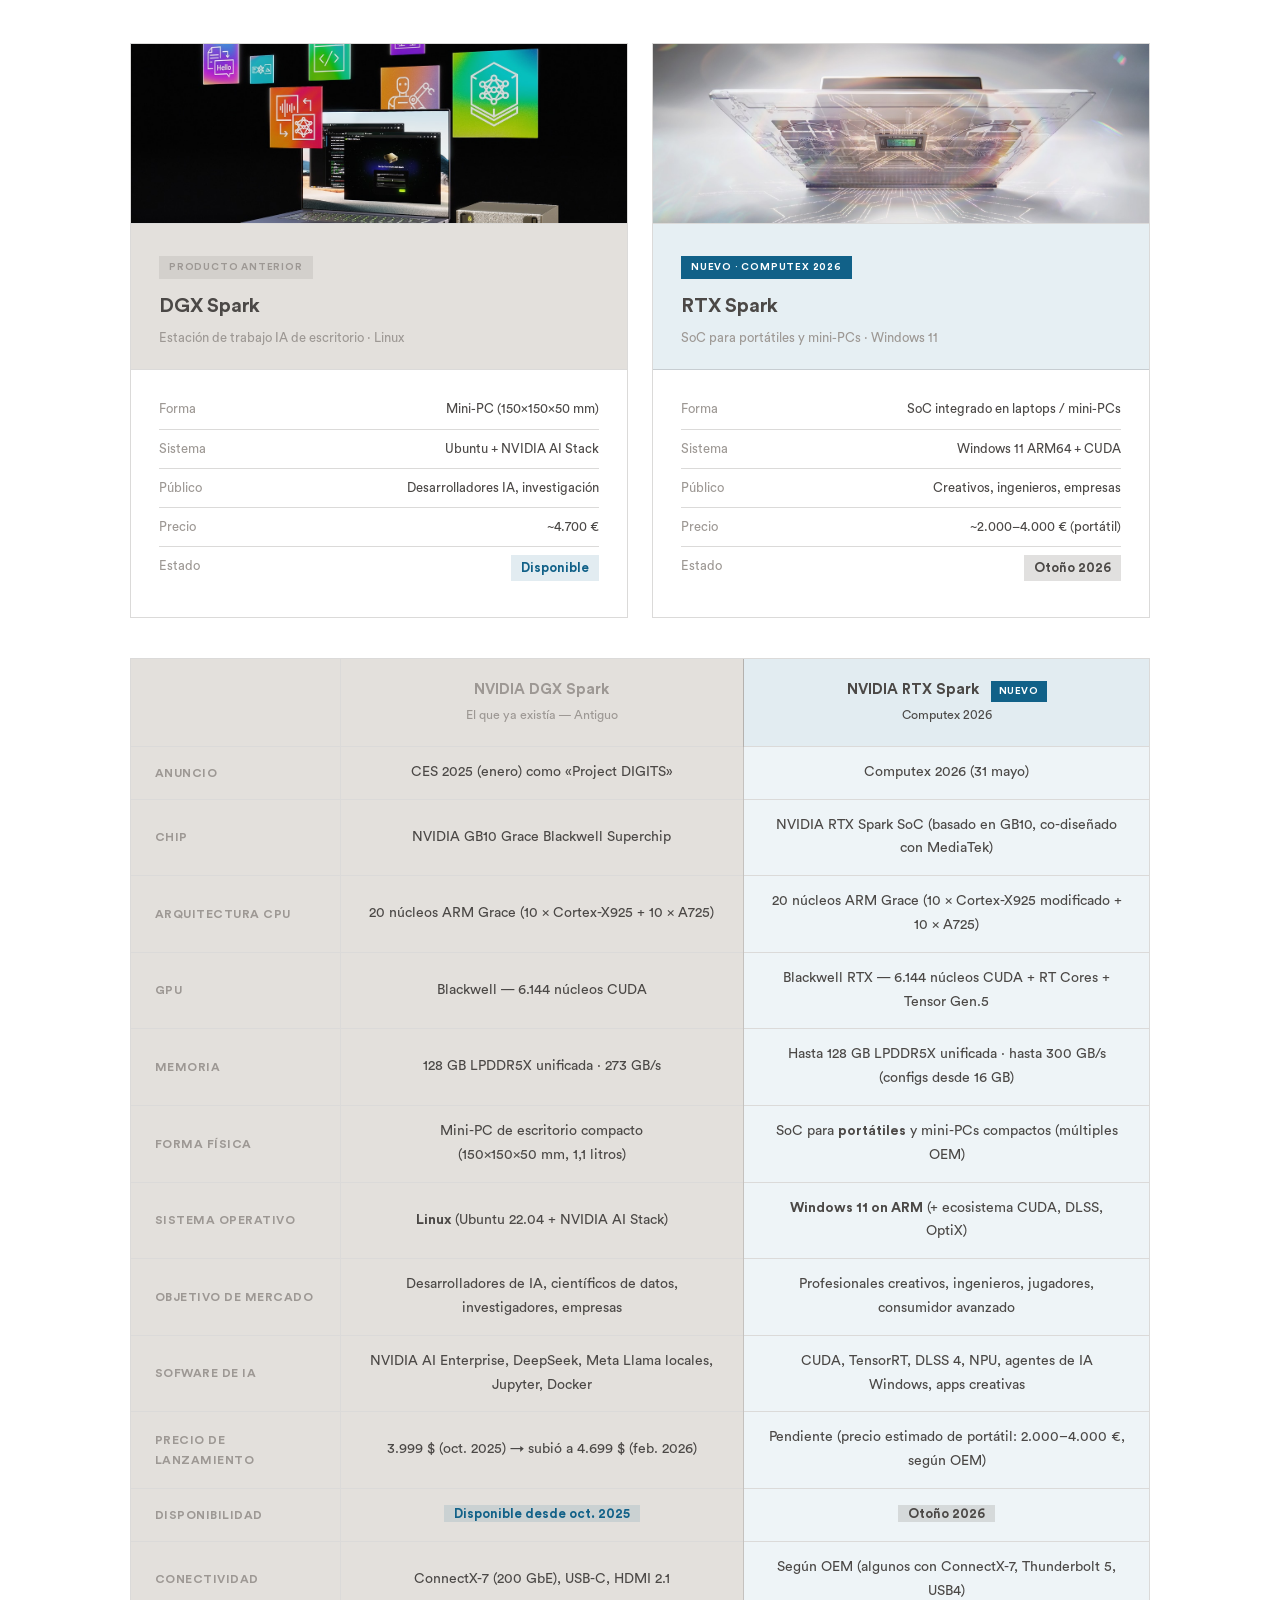
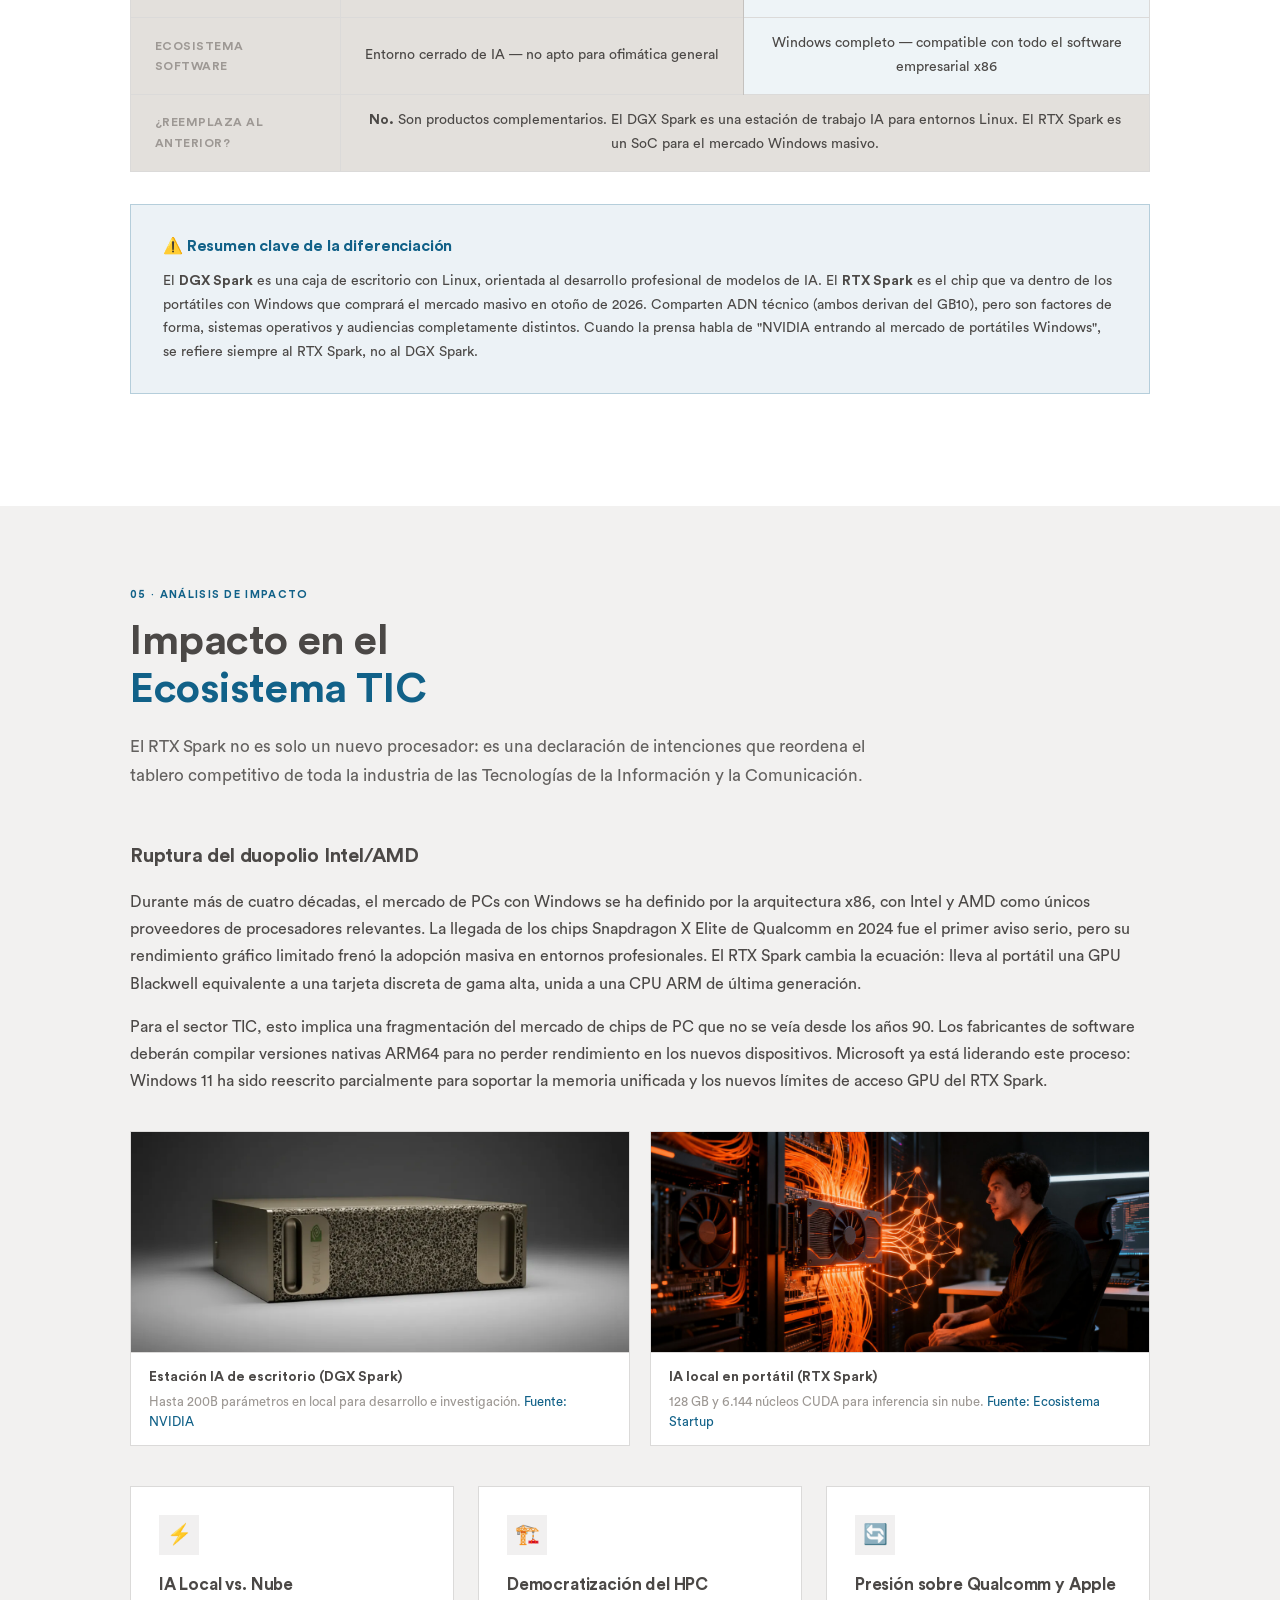
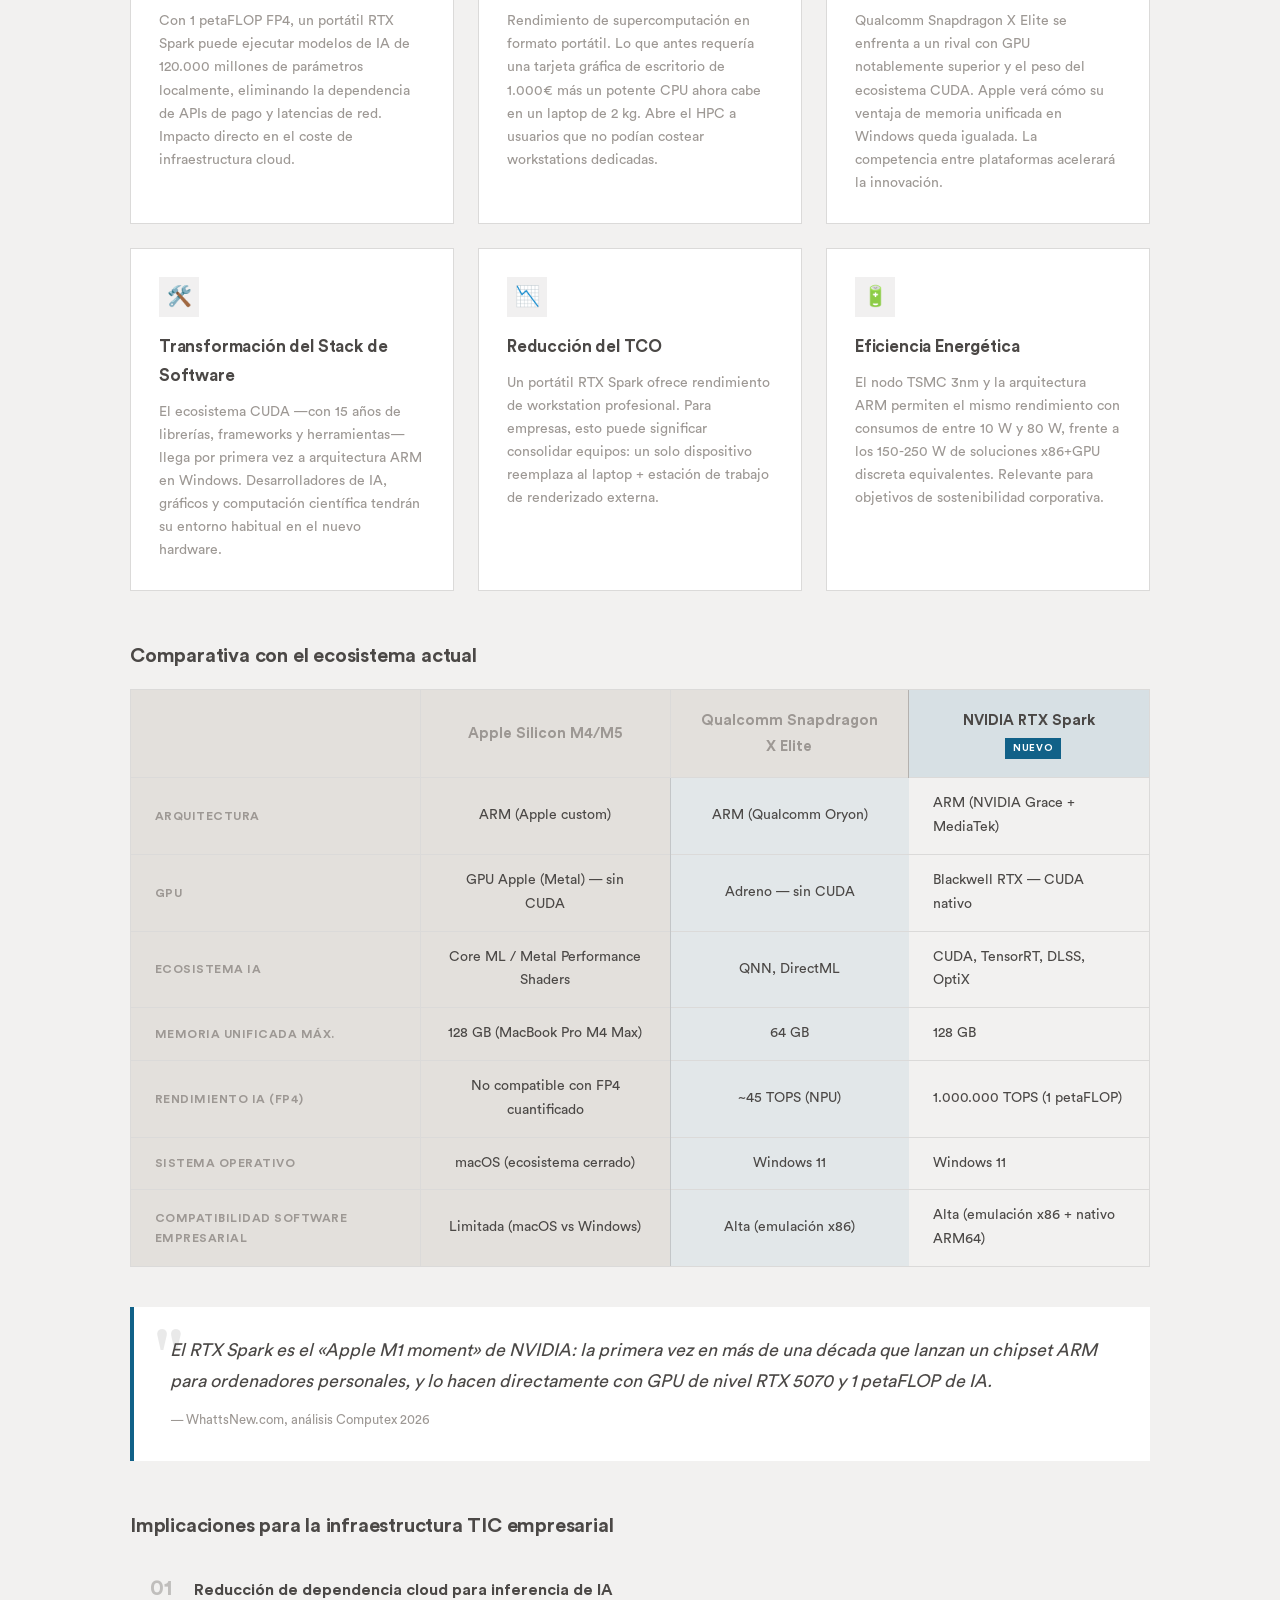
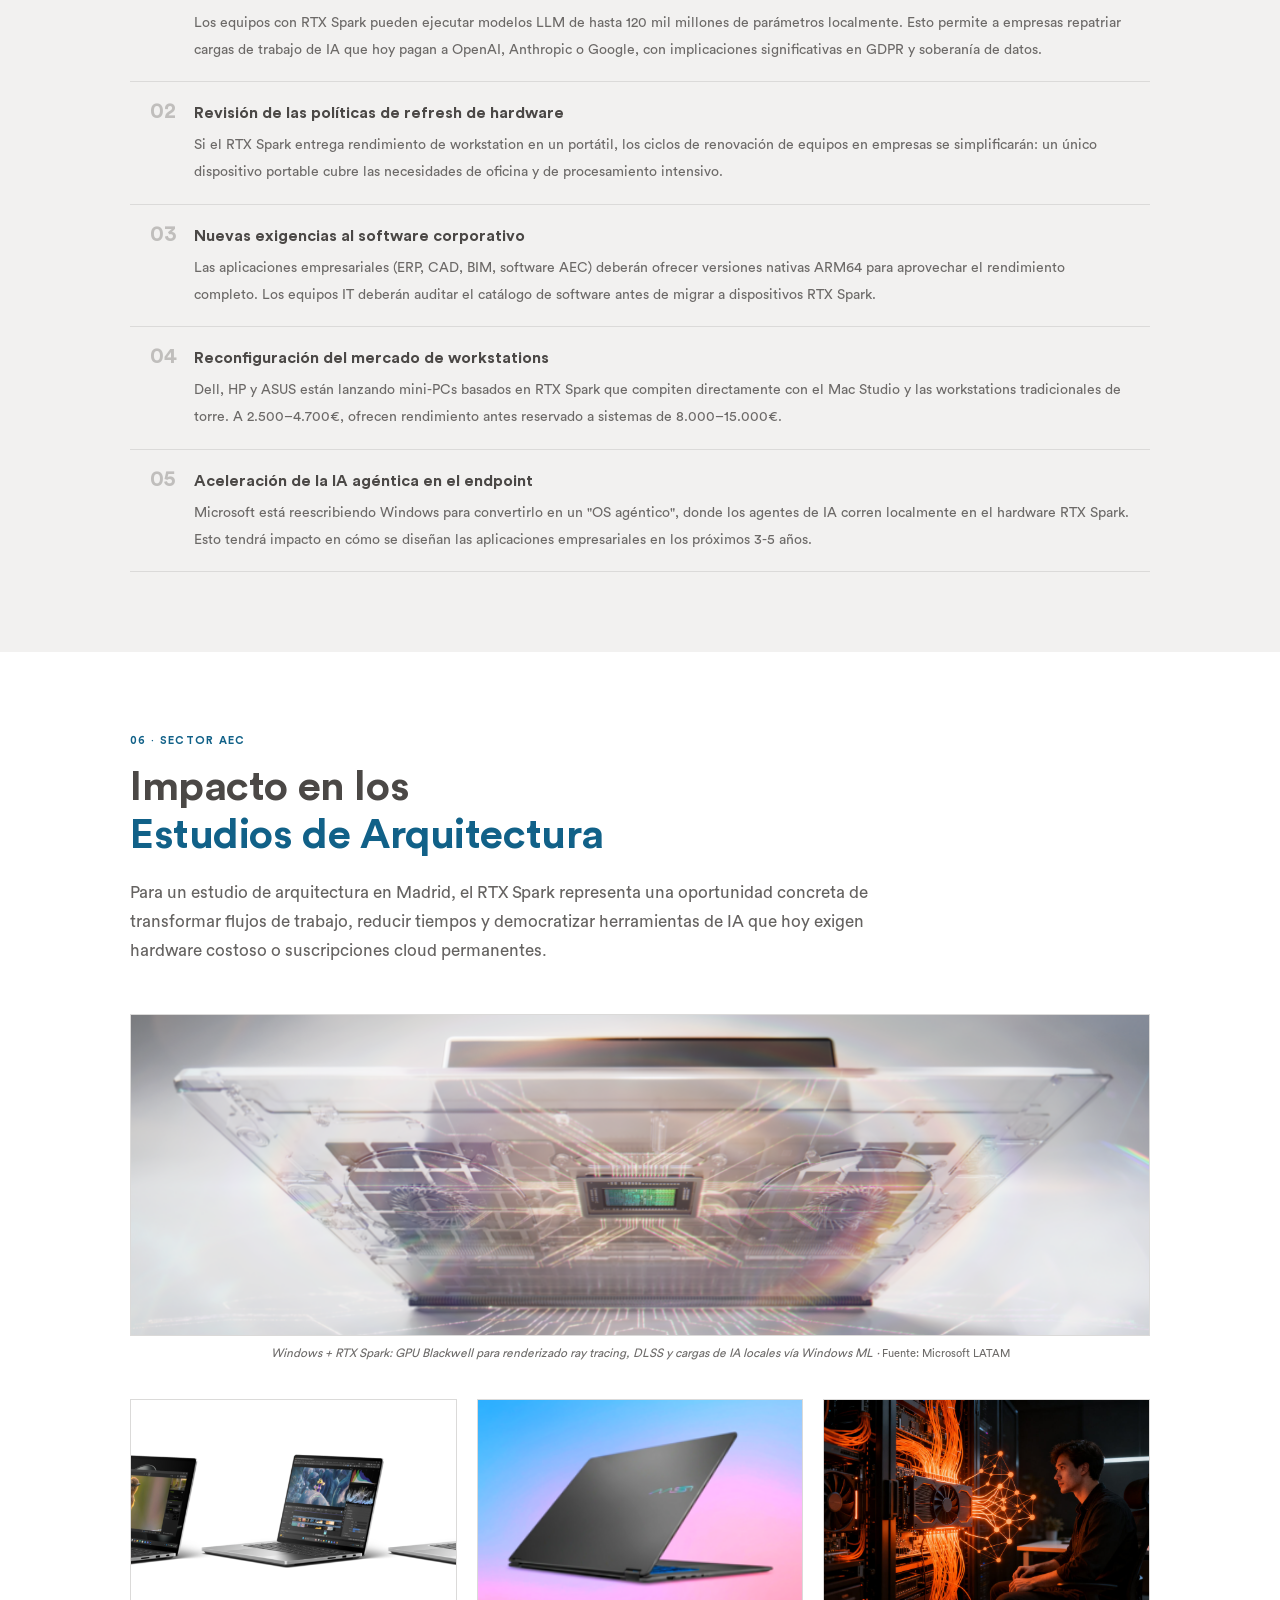
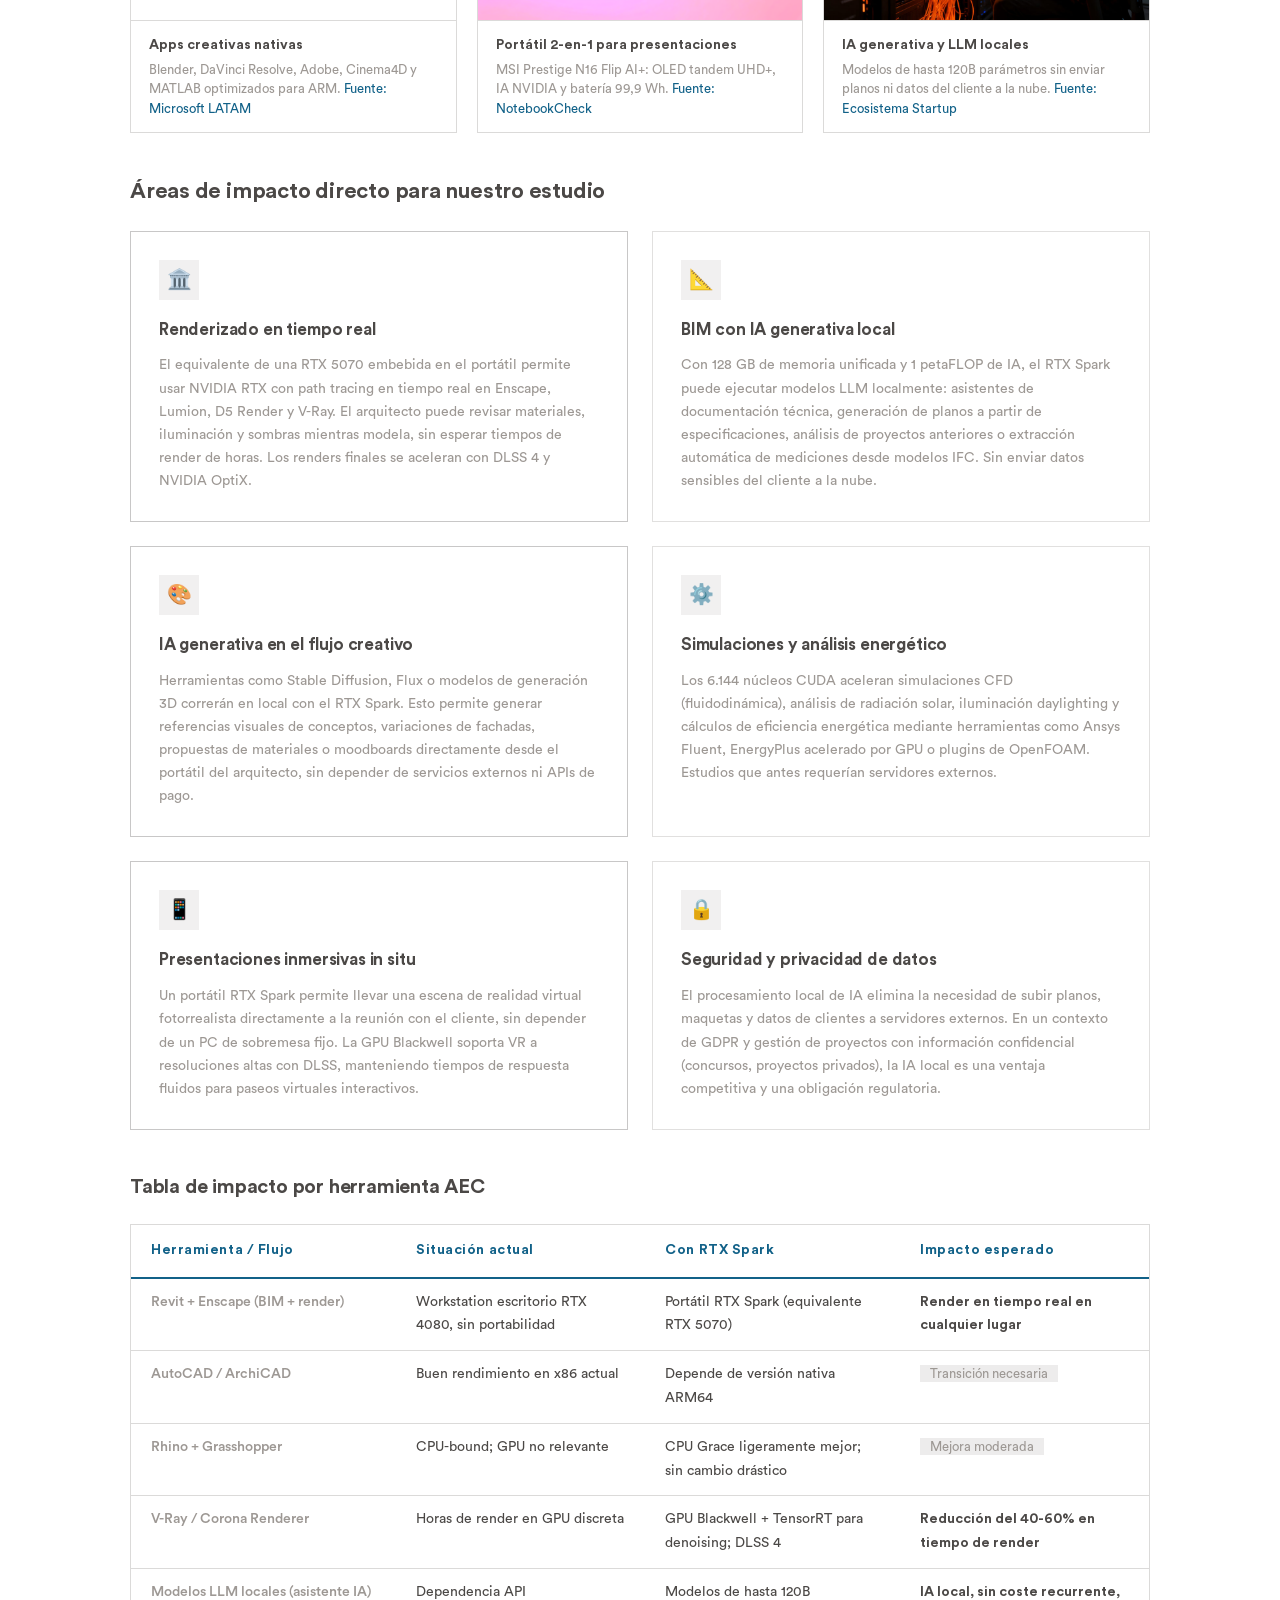
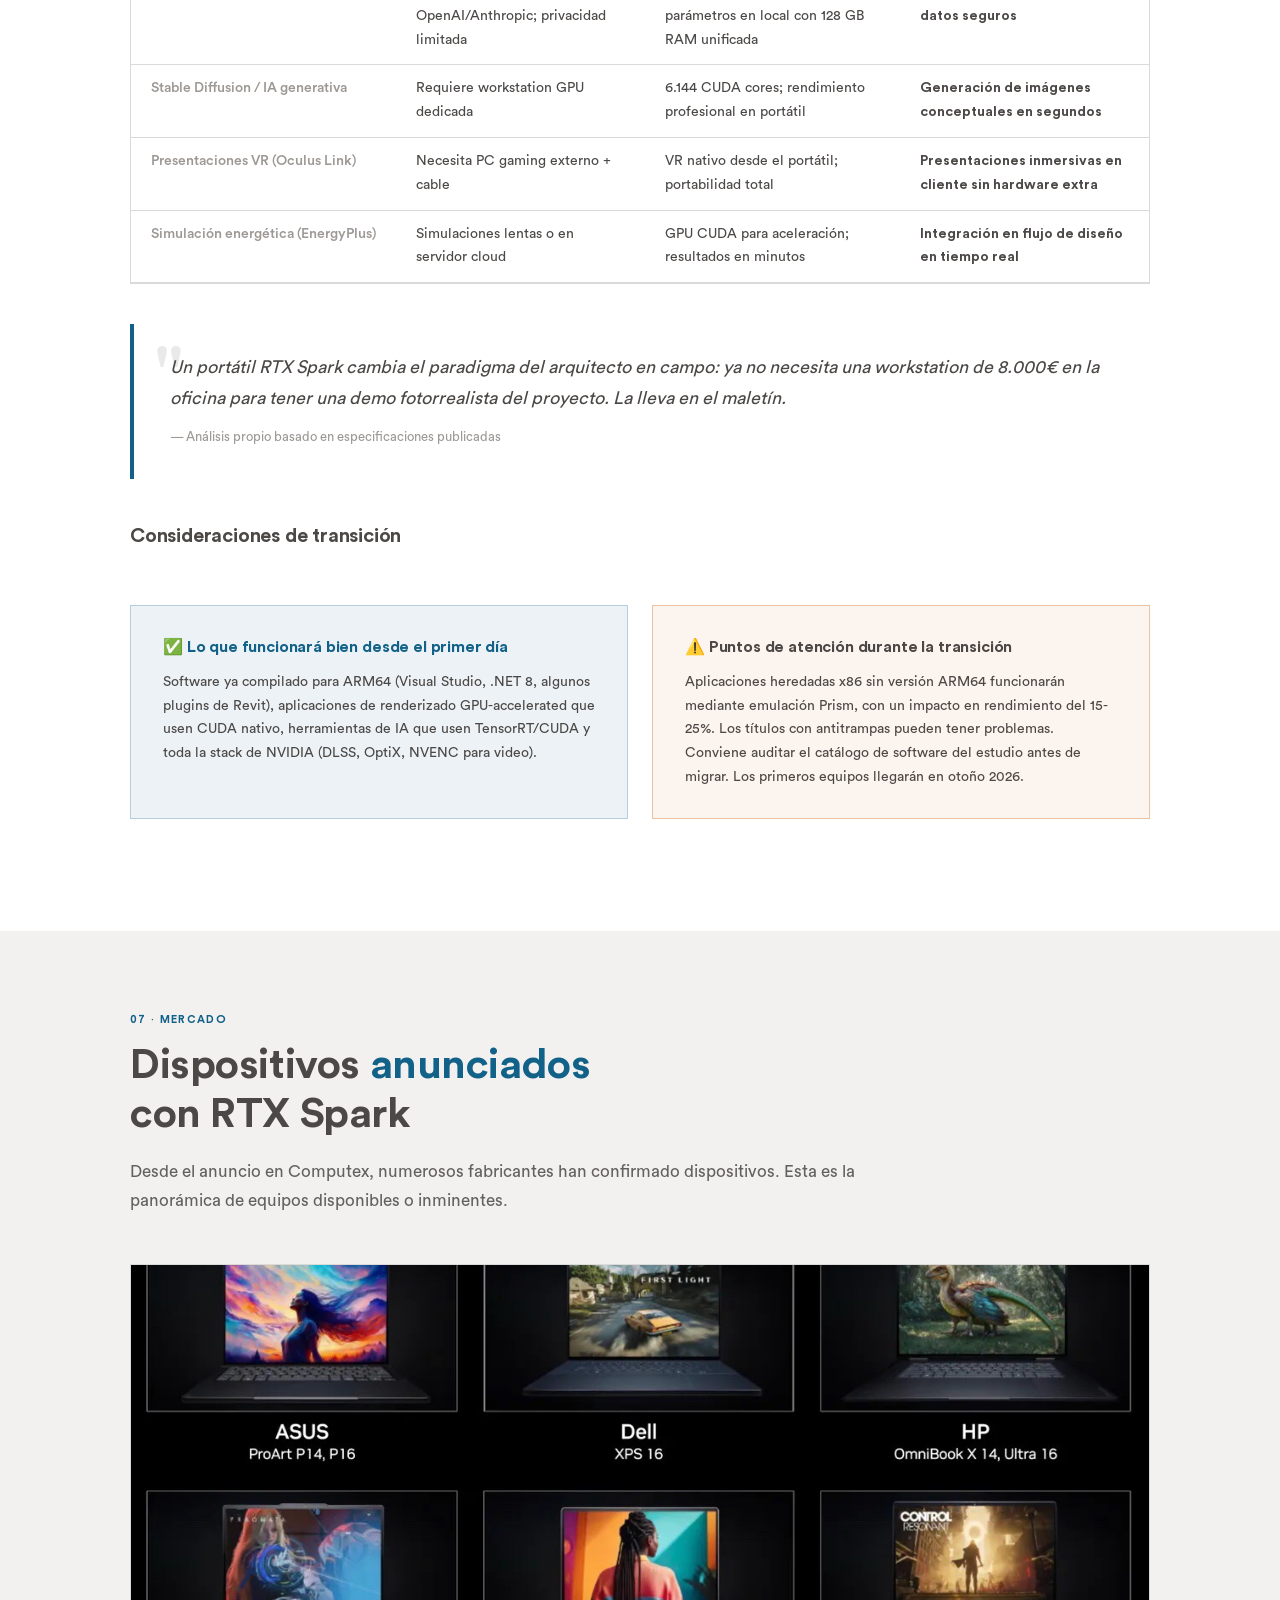
==== commit c353d0af: "Pintar el fondo Neutral Black del hero (el texto blanco caia sobre Gris Claro) Co-Authored-By: Claud" ====
--- a/NVIDIA_RTX_Spark_Informe_Arquitectura.html
+++ b/NVIDIA_RTX_Spark_Informe_Arquitectura.html
@@ -198,6 +198,7 @@
       justify-content: center;
       position: relative;
       overflow: hidden;
+      background: var(--bg); /* Blanco sobre Neutral Black: sin esto el texto blanco caía sobre Gris Claro (combinación prohibida) */
       border-bottom: 1px solid var(--border);
     }
 
